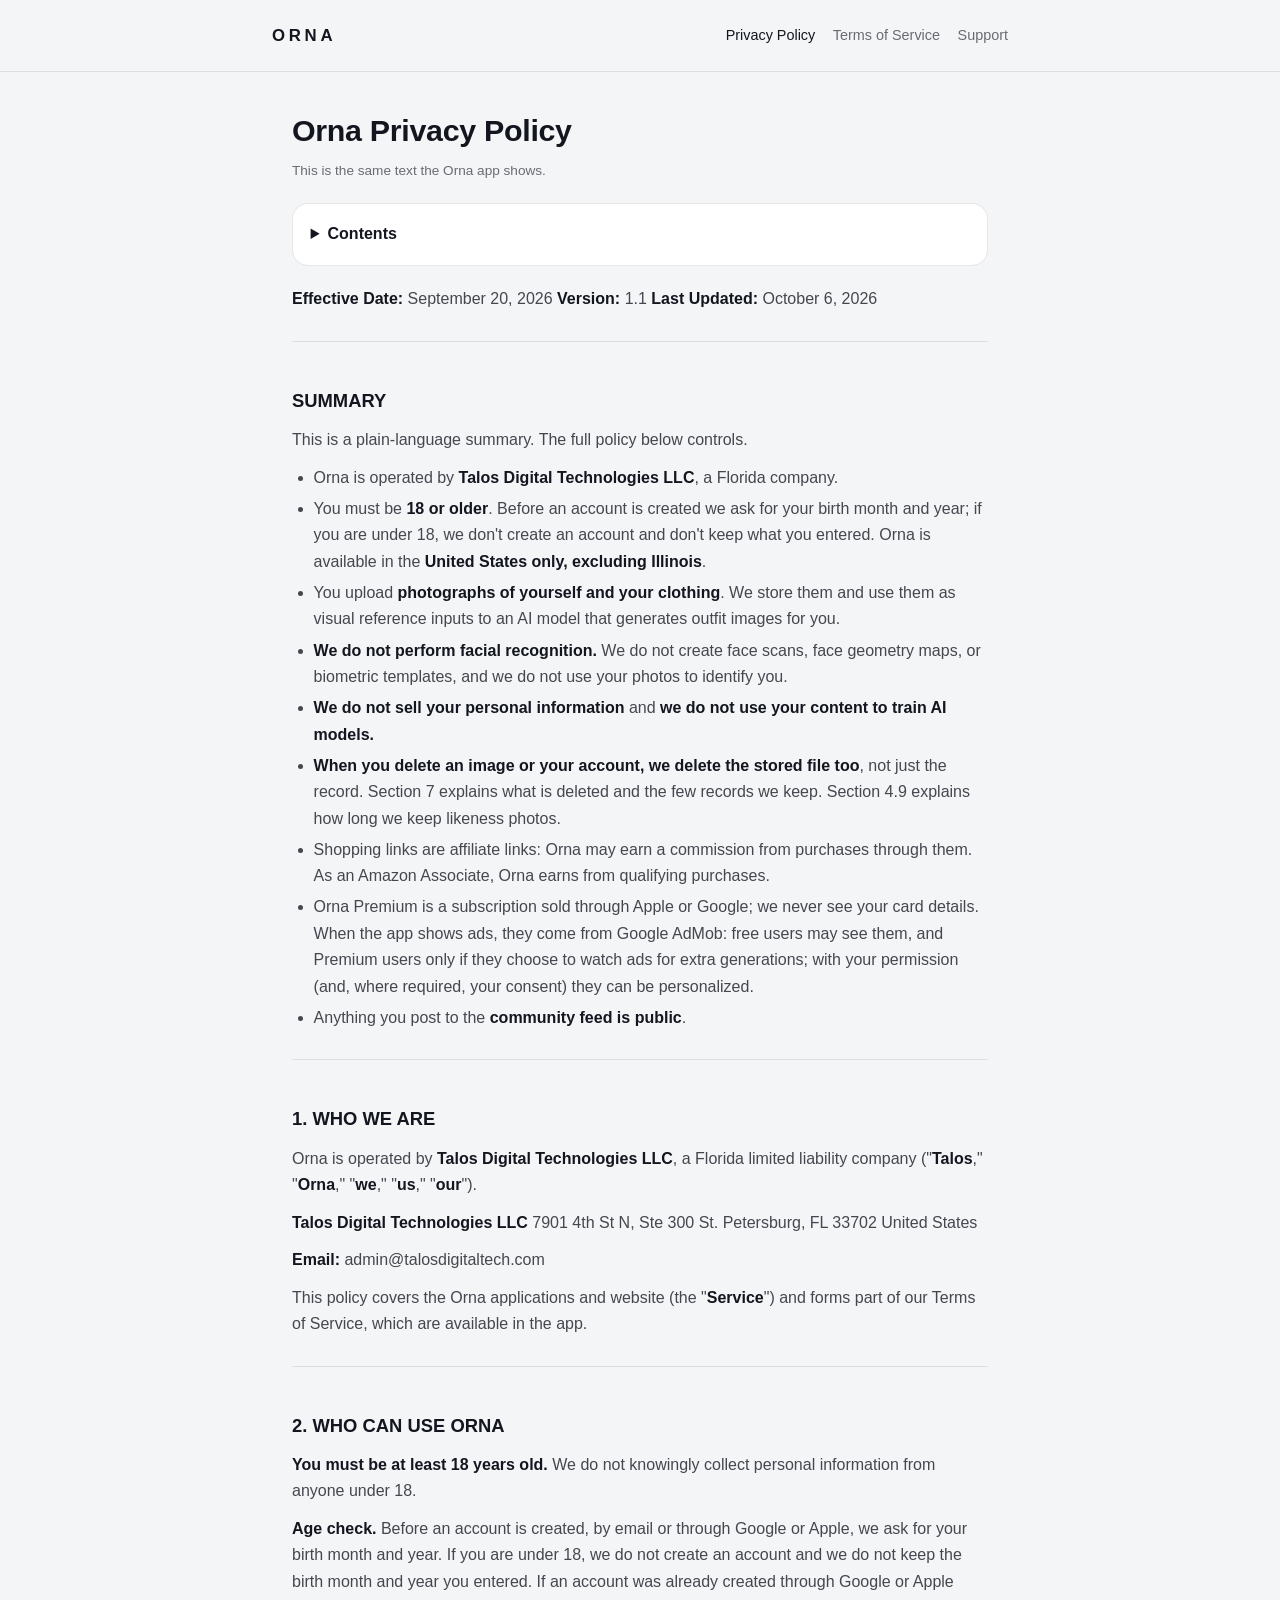
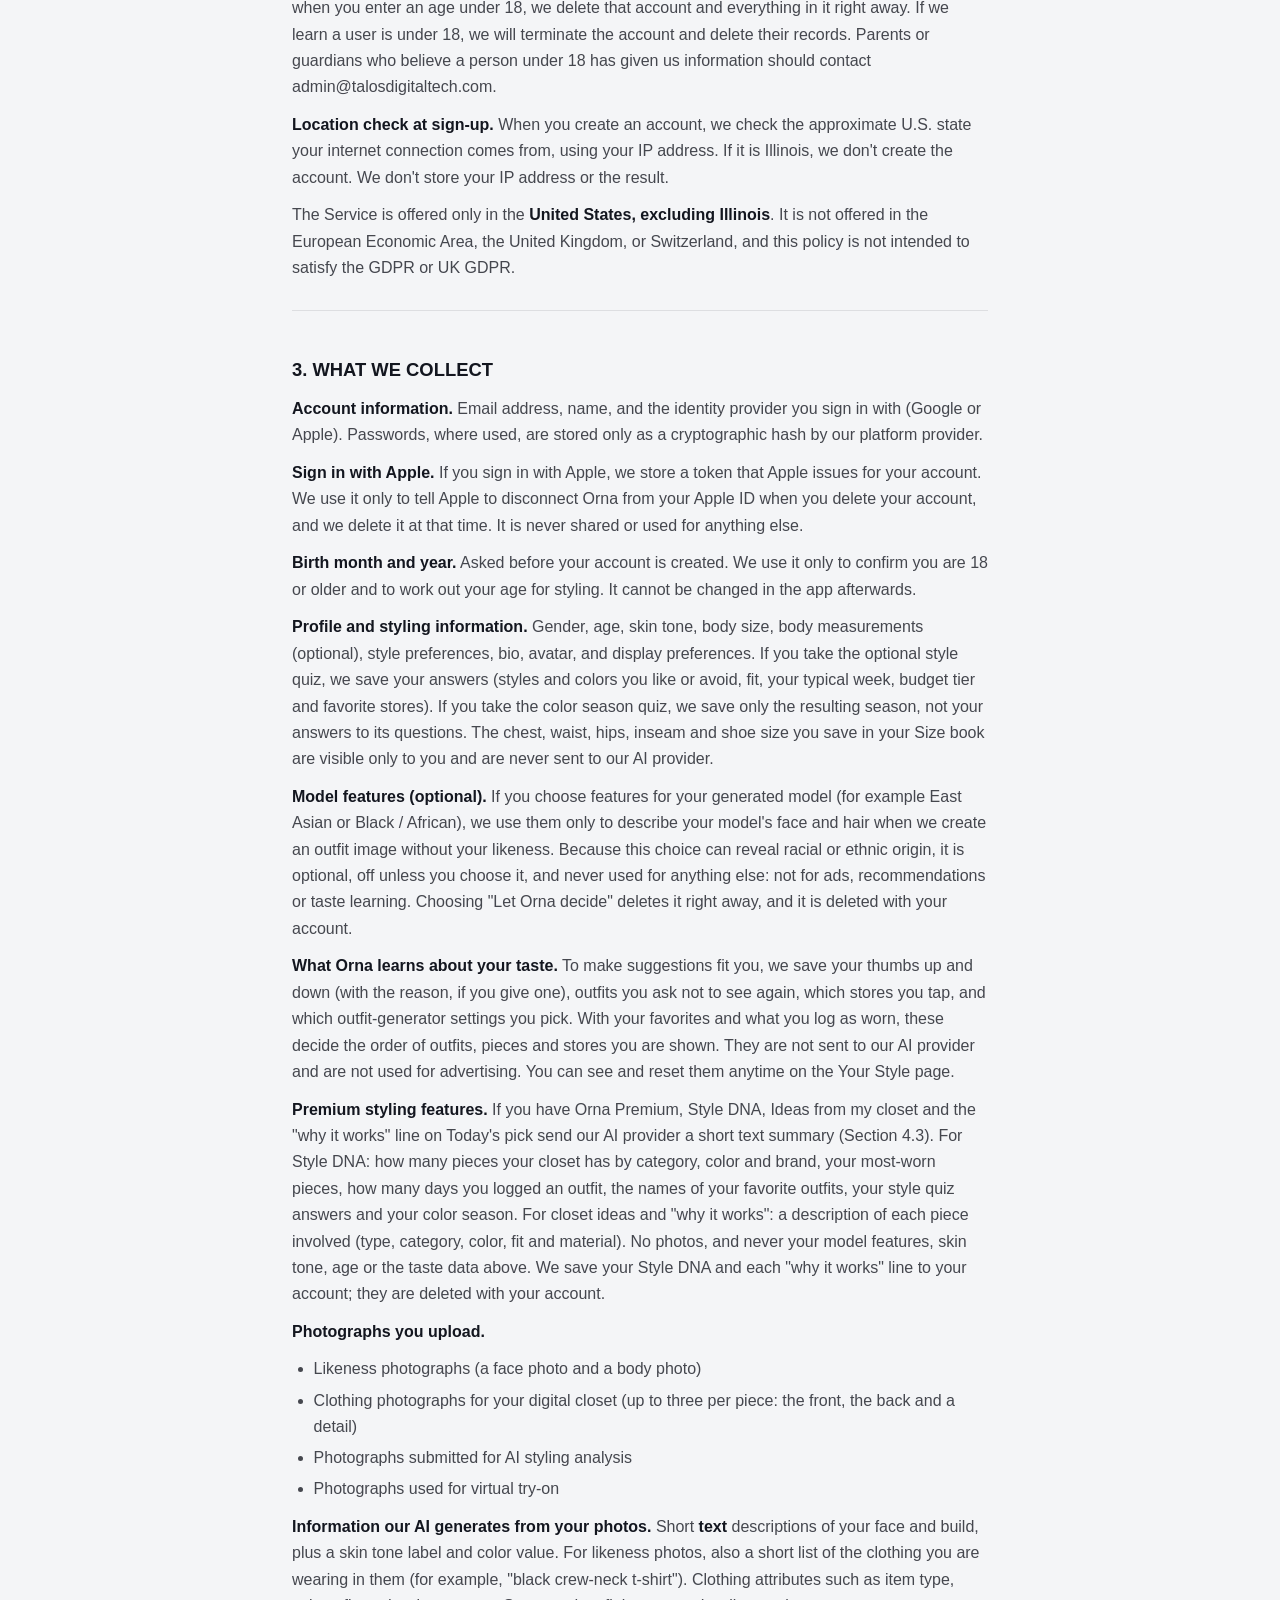
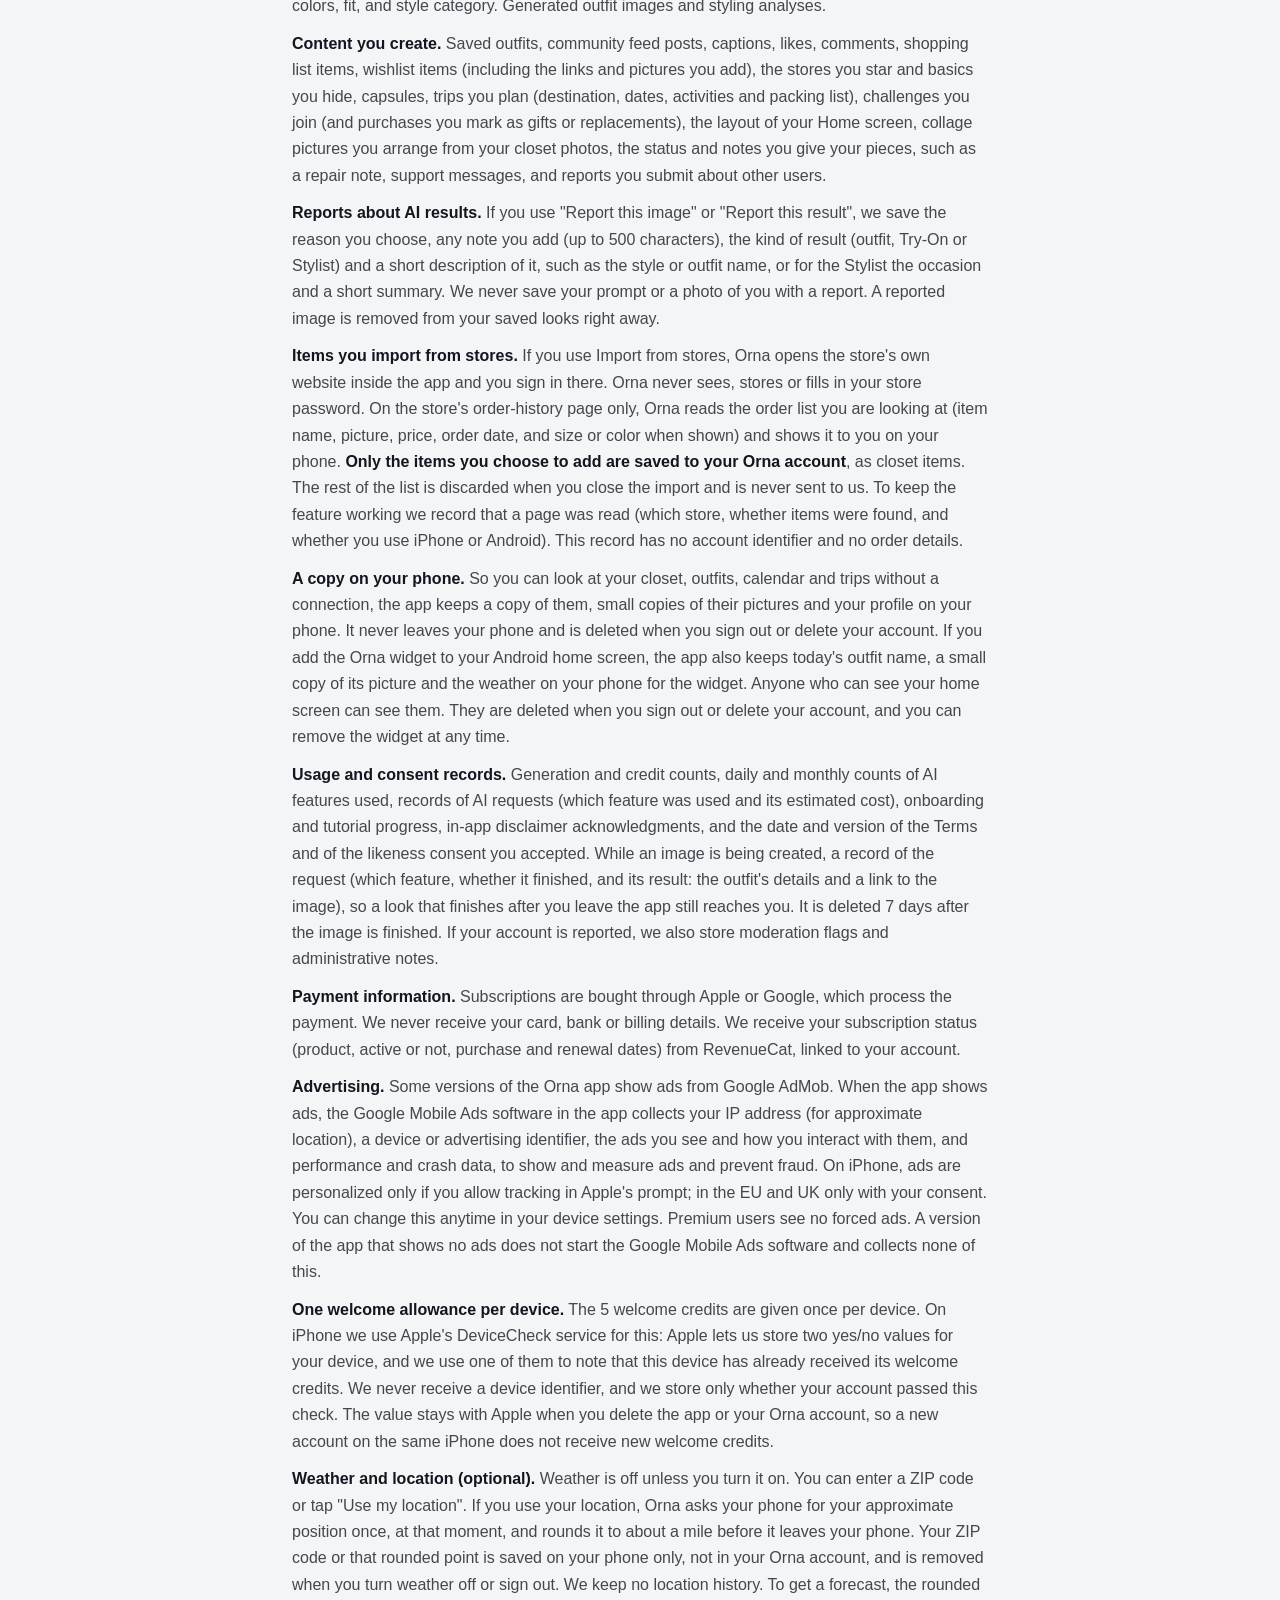
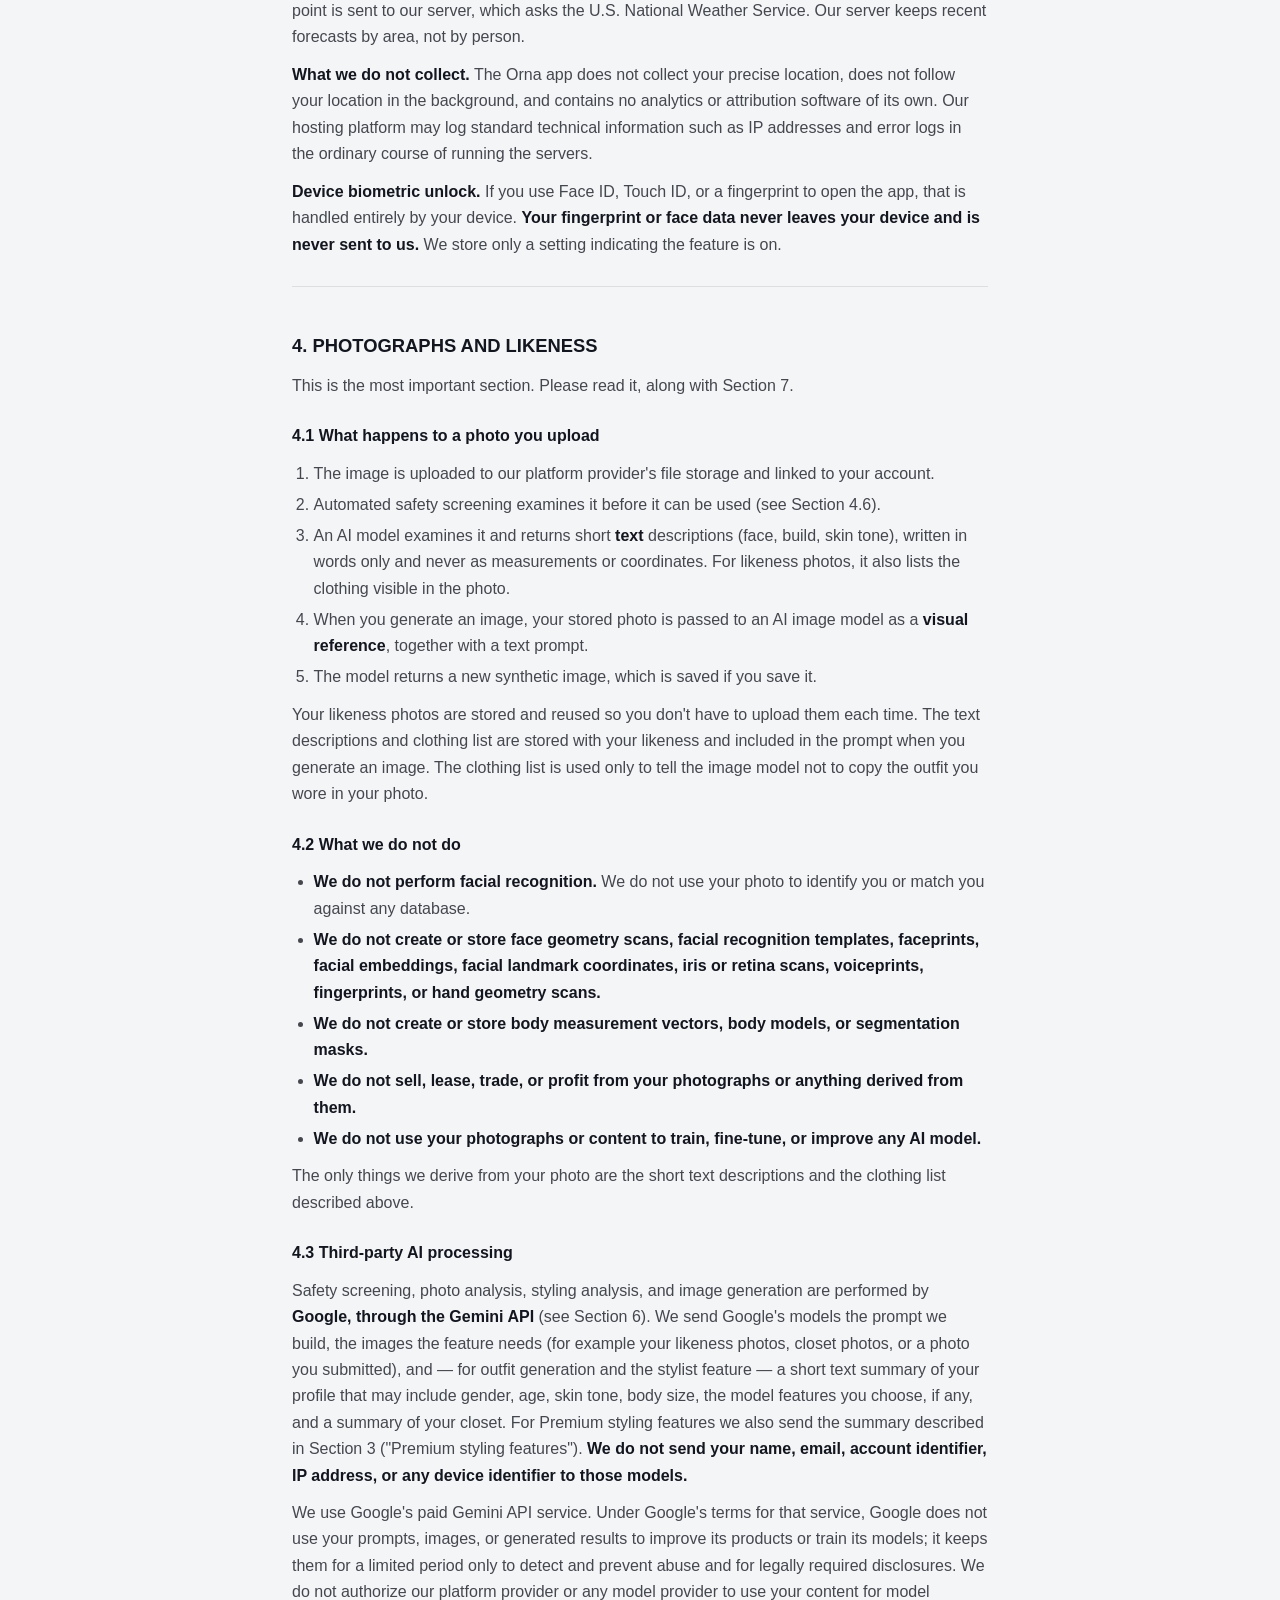
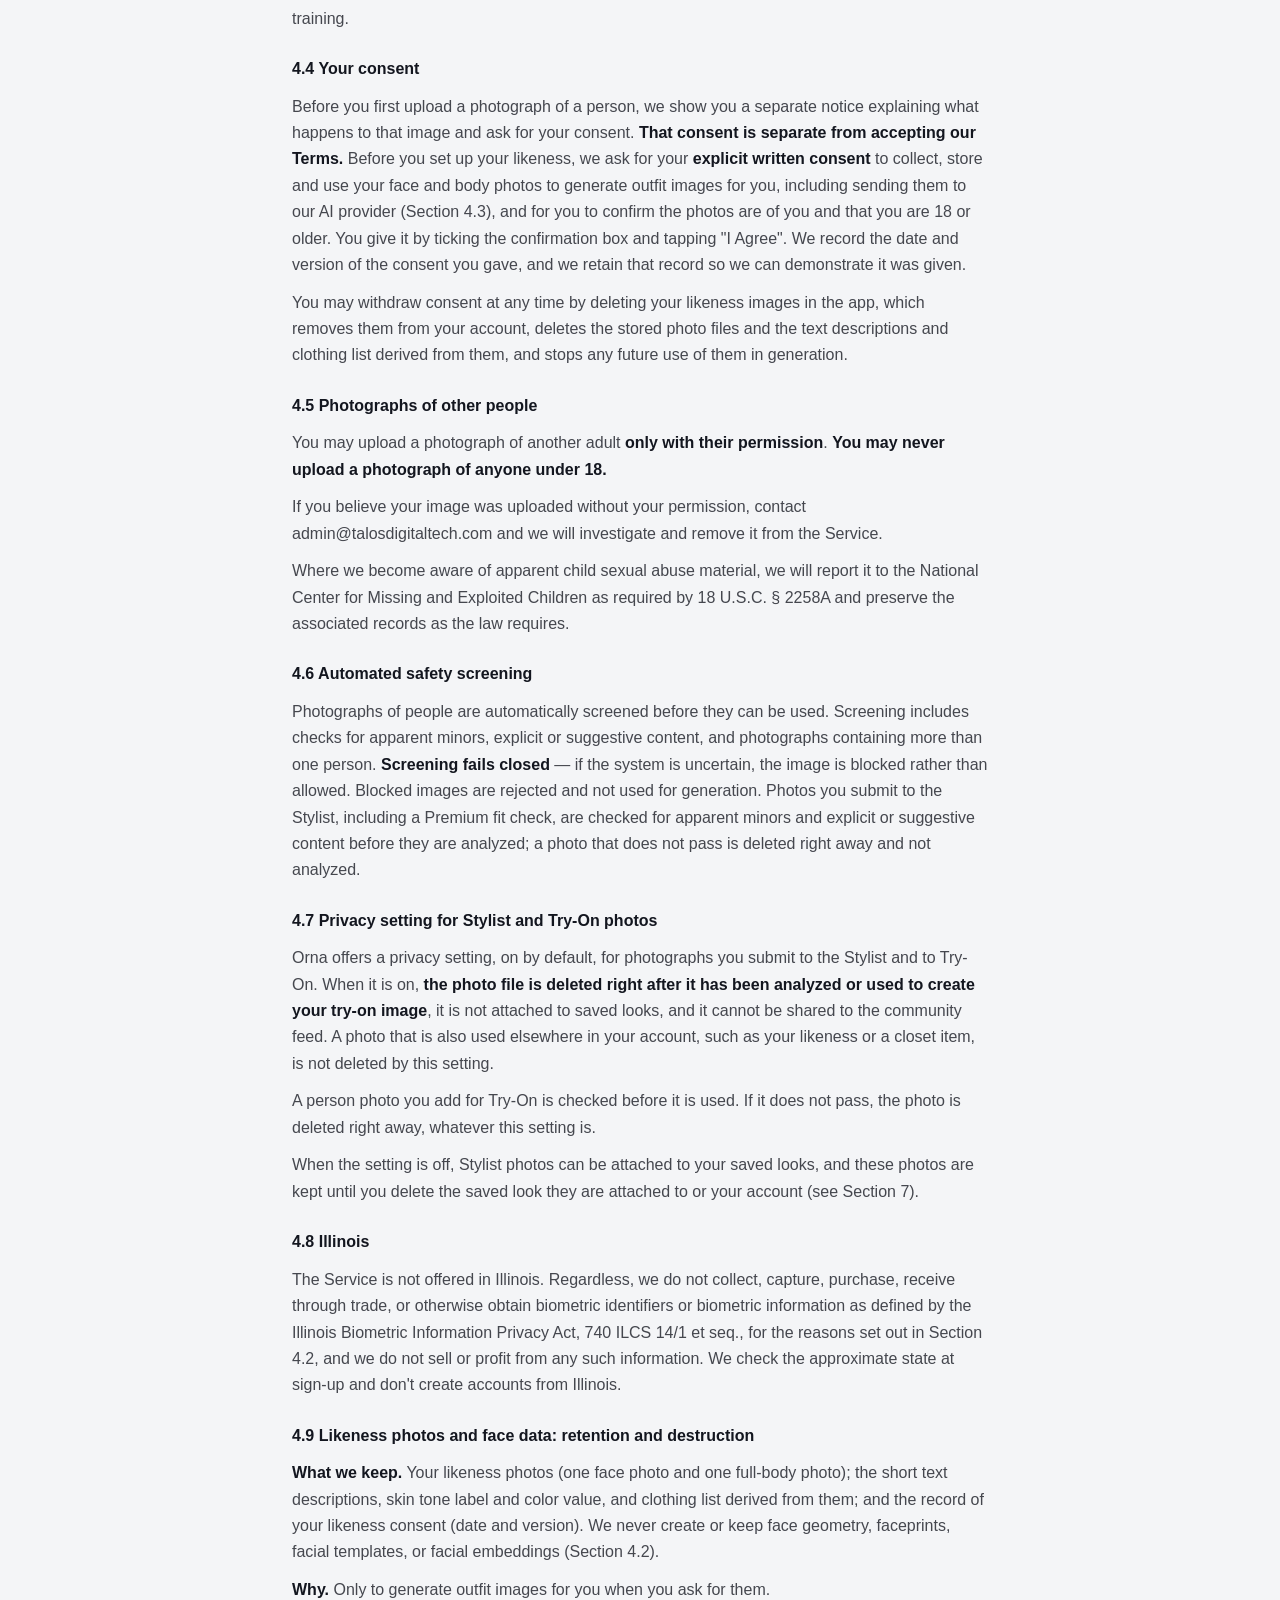
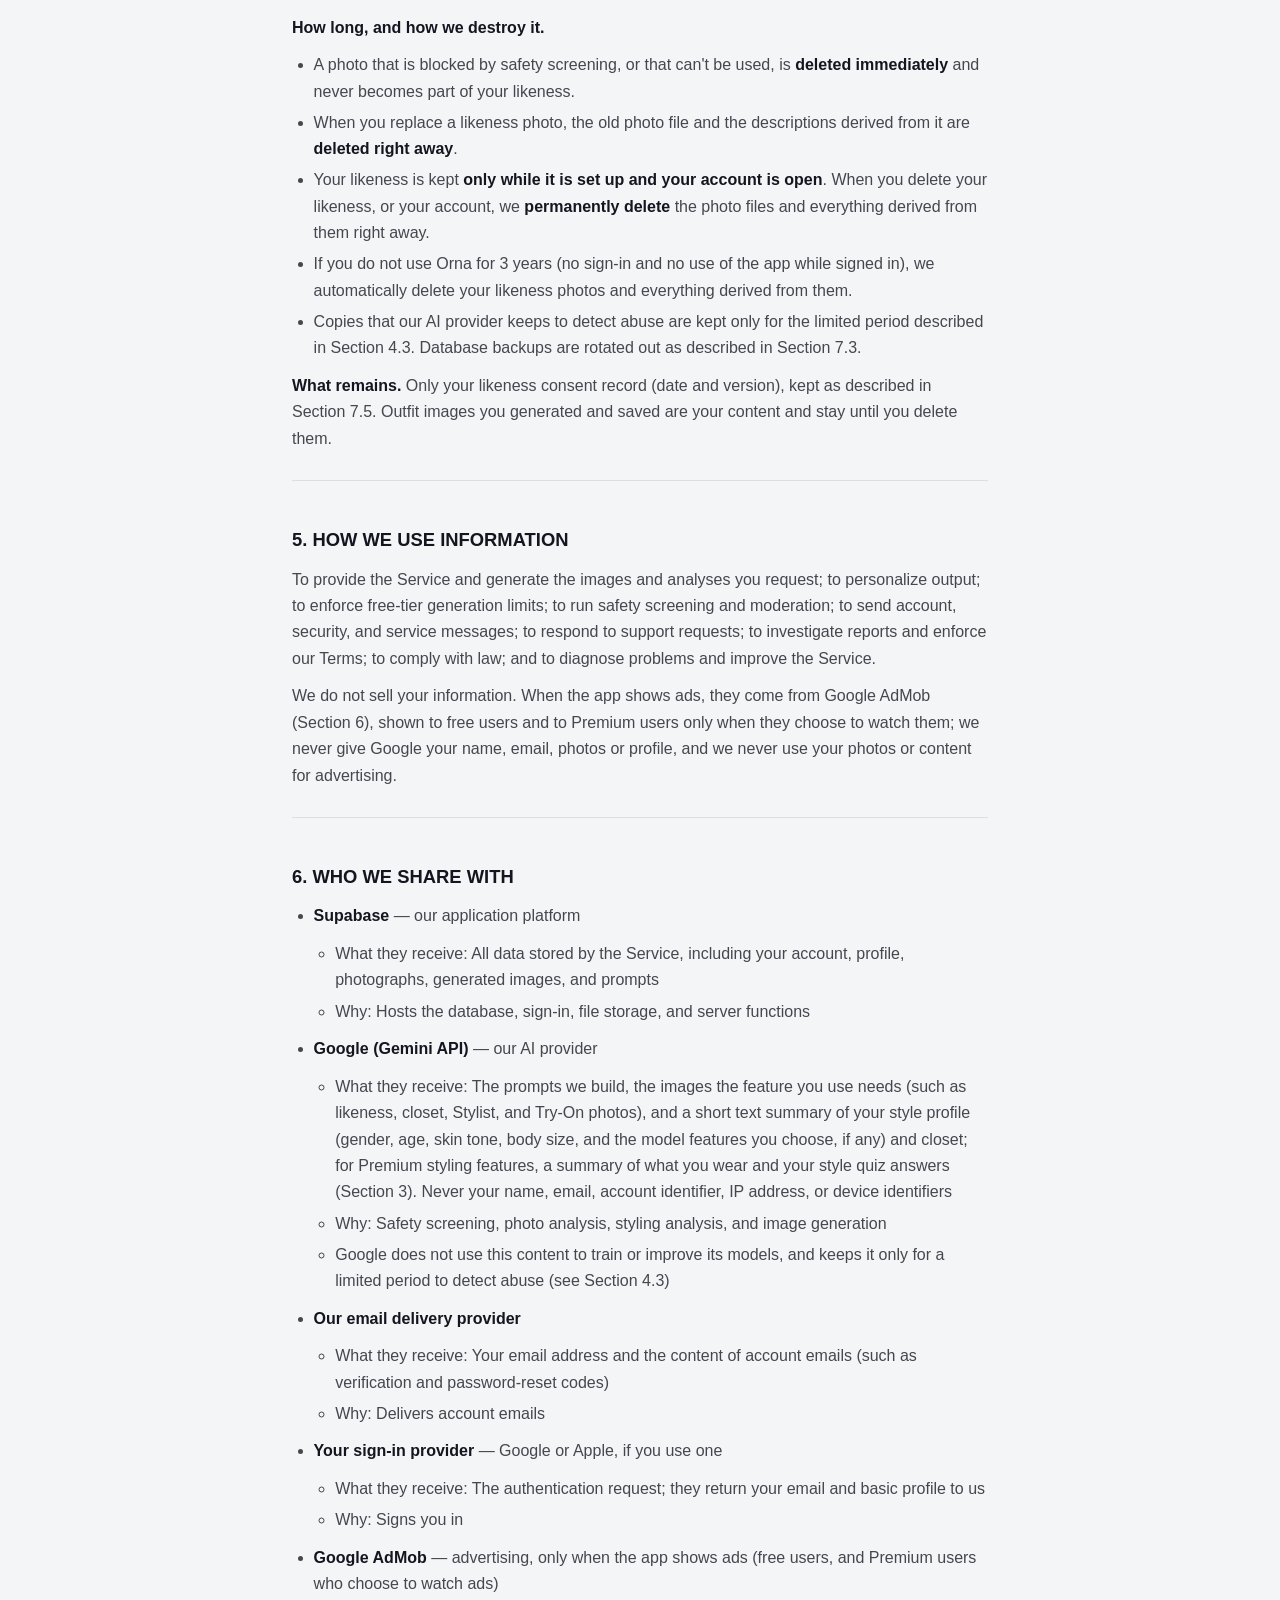
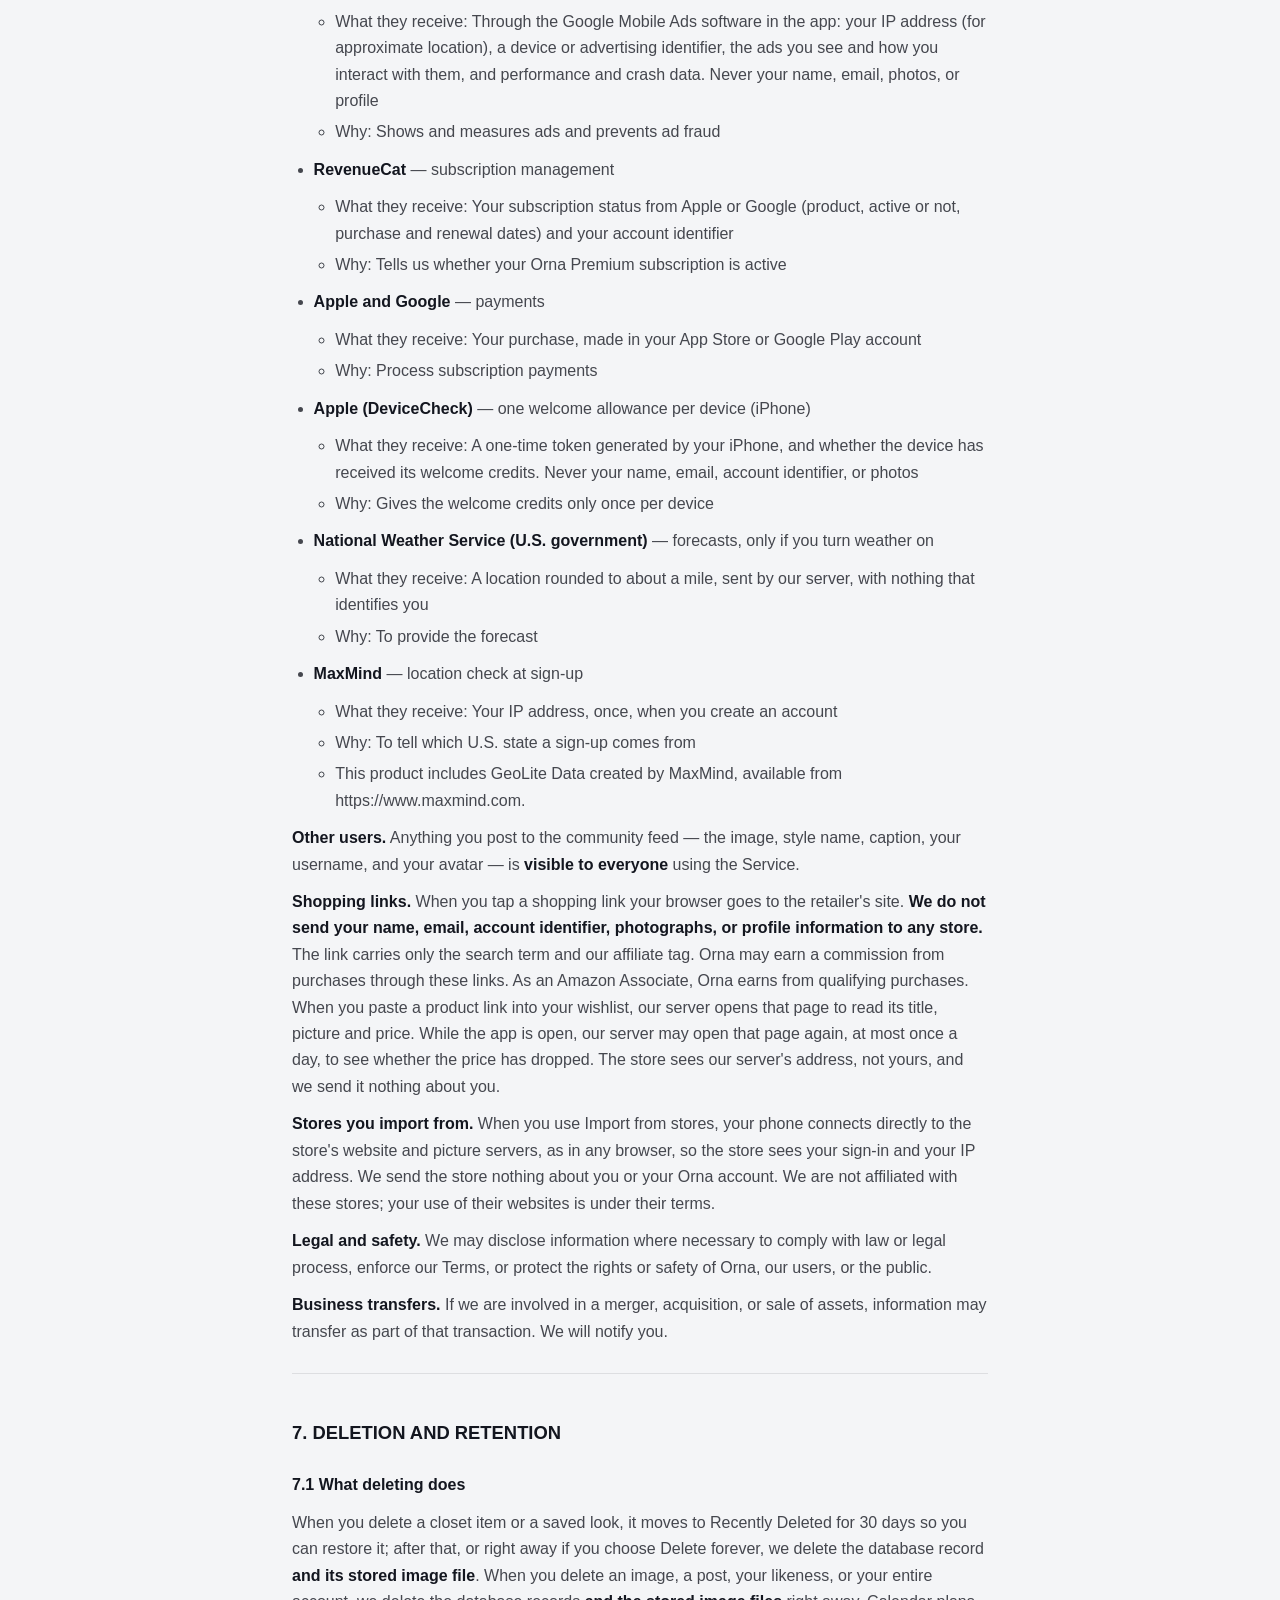
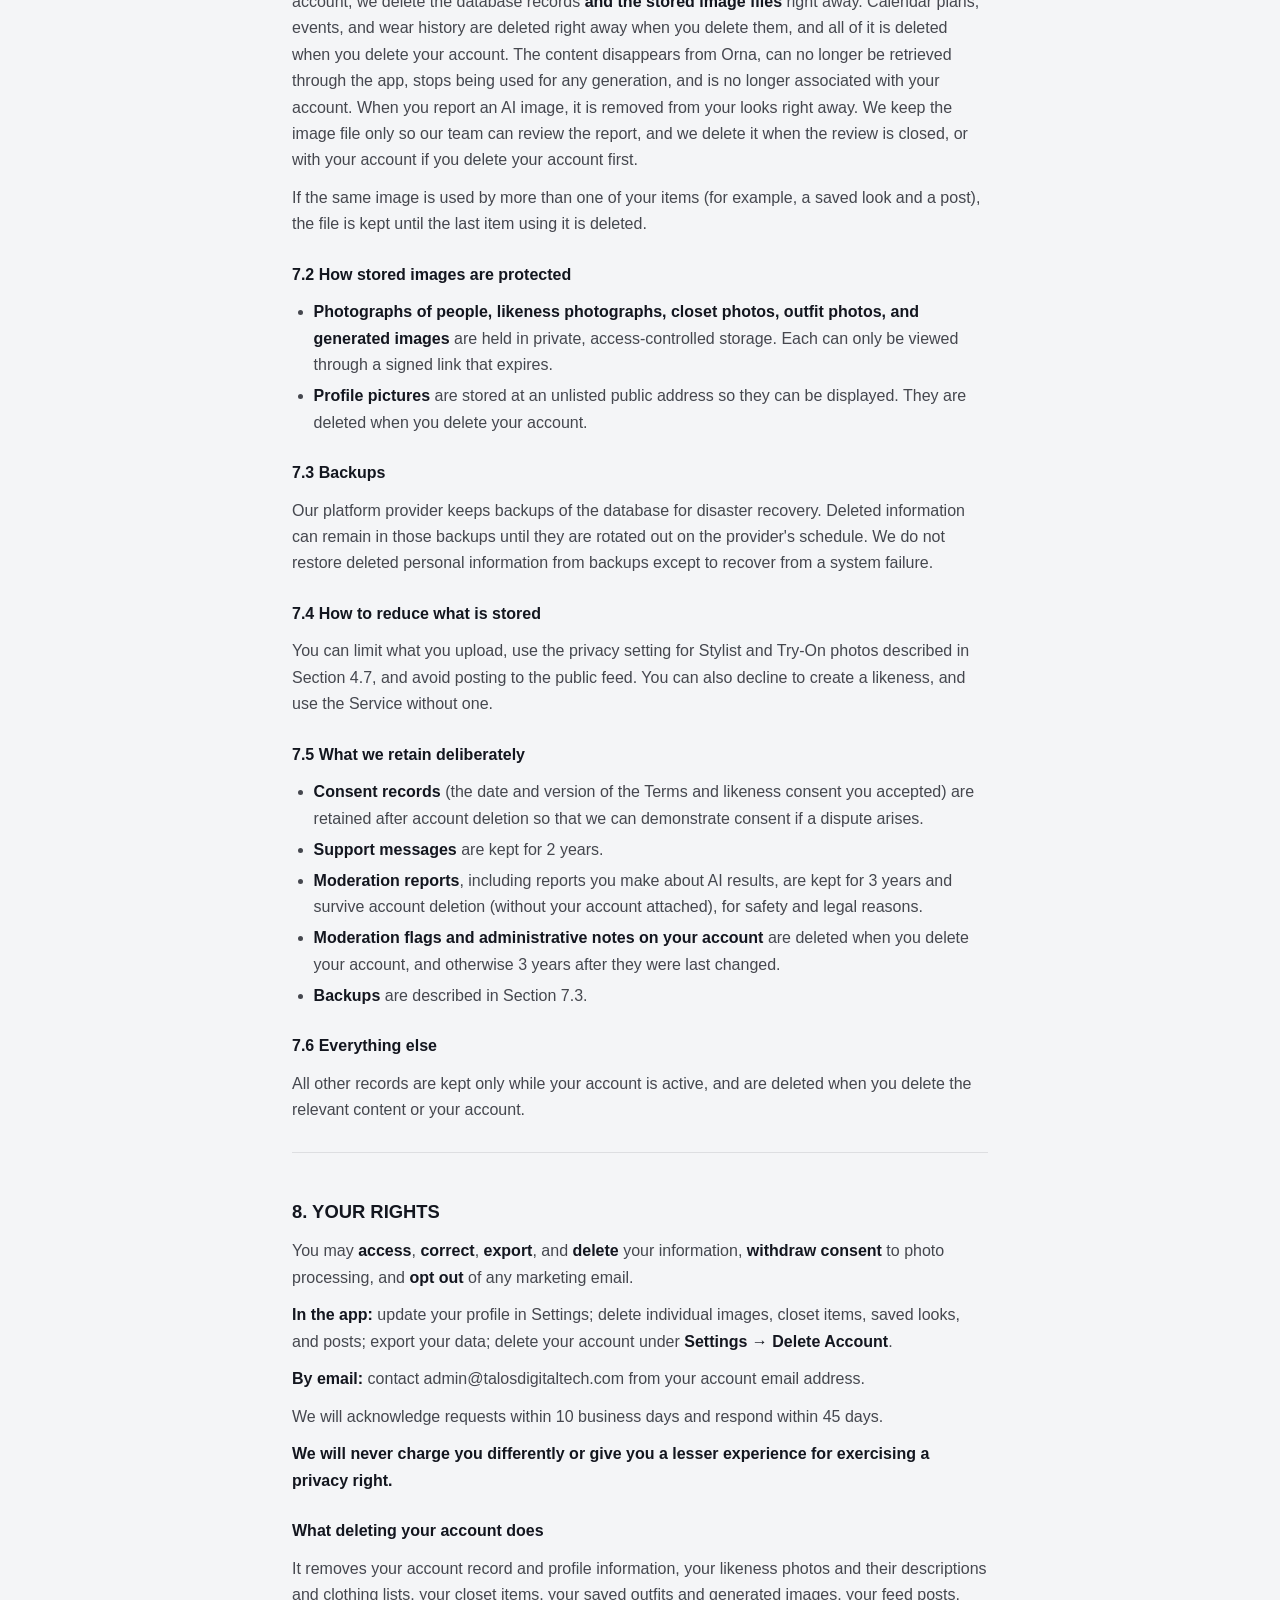
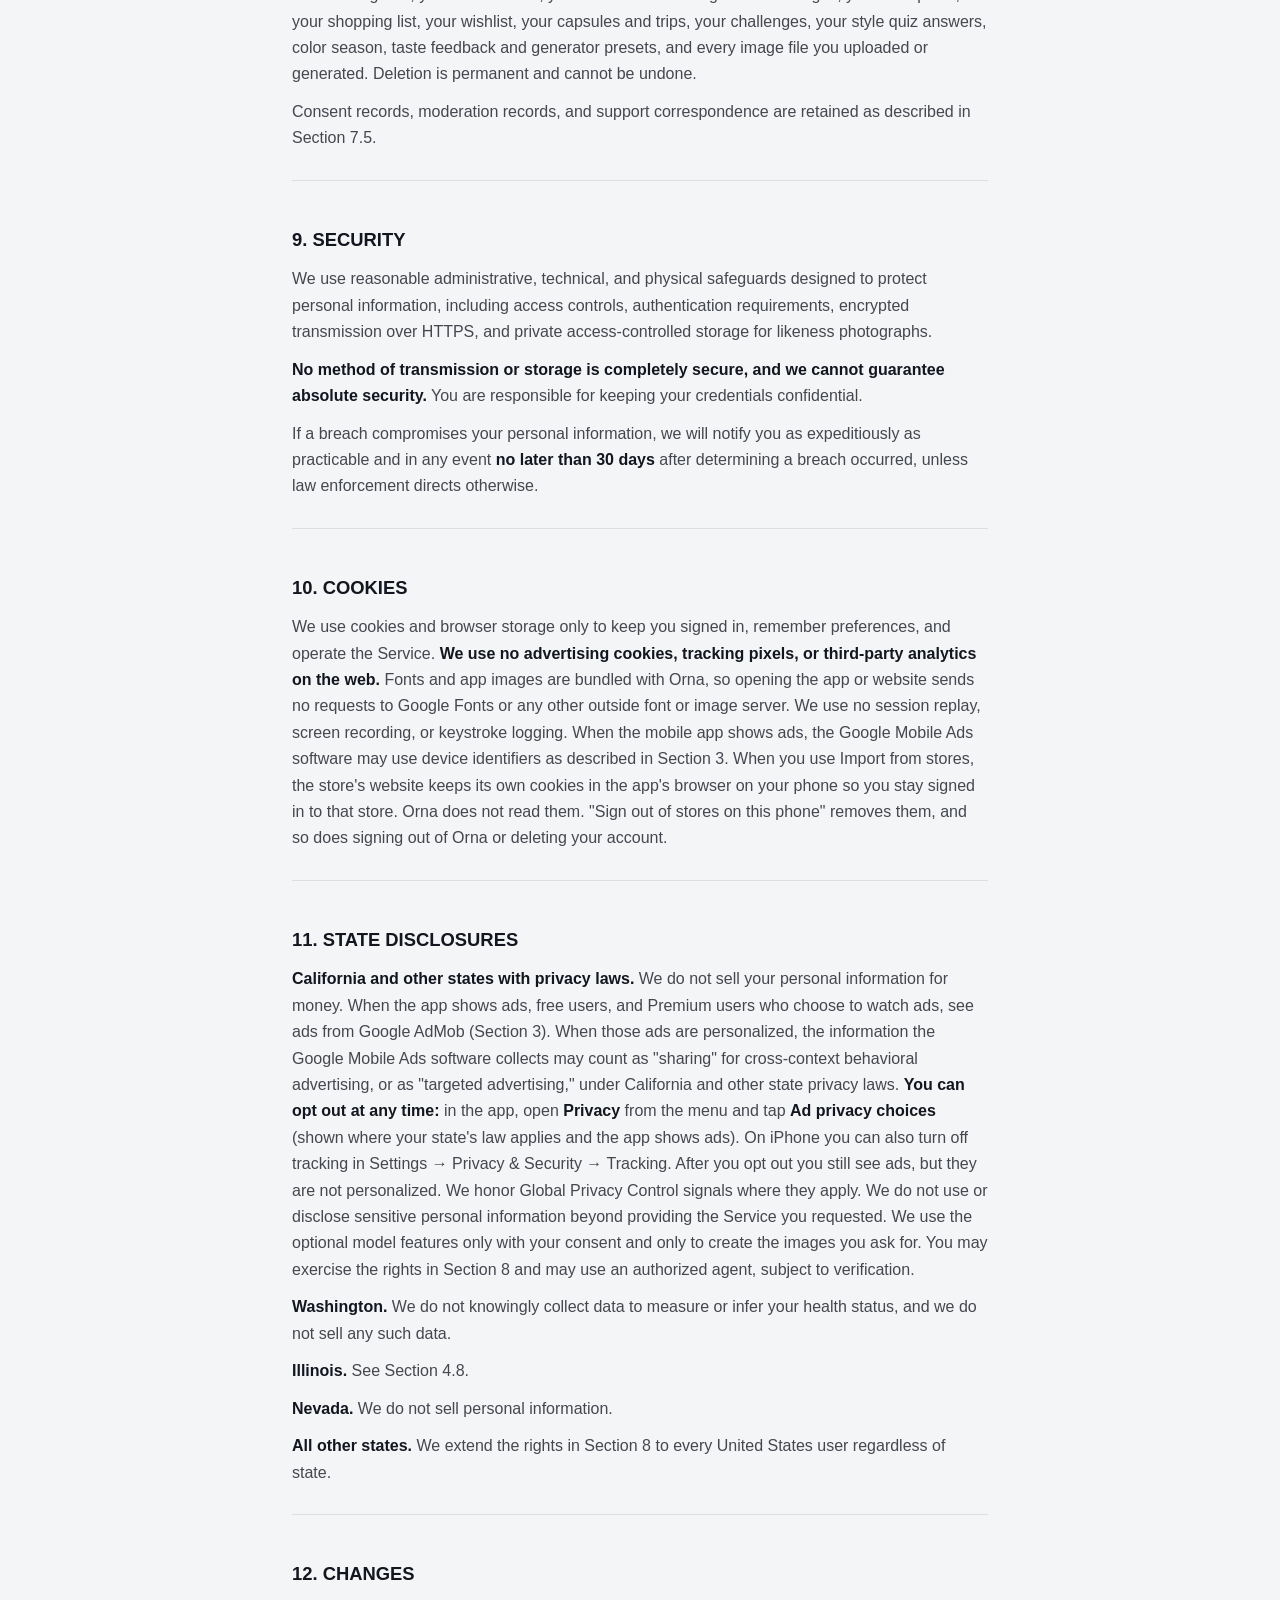
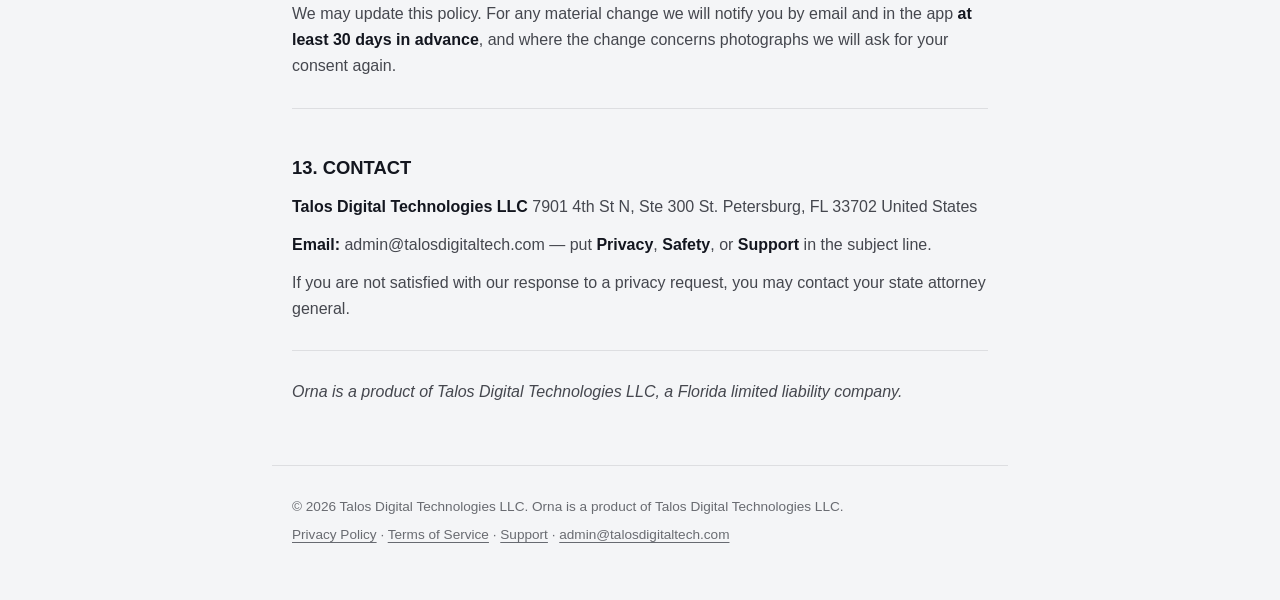
==== privacy/index.html @ e246b04f "Privacy: up to three photos per piece, background generation records, the Android widget's copy on t" ====
<!doctype html>
<html lang="en">
<head>
<meta charset="utf-8">
<meta name="viewport" content="width=device-width, initial-scale=1">
<title>Orna Privacy Policy · Orna</title>
<meta name="description" content="The Orna Privacy Policy: what Orna collects, why, and your choices.">
<meta name="theme-color" content="#13161f" media="(prefers-color-scheme: dark)">
<meta name="theme-color" content="#F4F5F7" media="(prefers-color-scheme: light)">
<link rel="icon" href="/favicon.ico" sizes="any">
<link rel="icon" type="image/png" sizes="32x32" href="/favicon-32x32.png">
<link rel="apple-touch-icon" href="/apple-touch-icon.png">
<link rel="stylesheet" href="/styles.css">
</head>
<body>
<header class="top">
  <a class="brand" href="/" aria-label="Orna home">ORNA</a>
  <nav aria-label="Pages">
    <a href="/privacy/" aria-current="page">Privacy Policy</a>
    <a href="/terms/">Terms of Service</a>
    <a href="/support/">Support</a>
  </nav>
</header>
<main>
<article class="doc">
<h1>Orna Privacy Policy</h1>
<p class="note">This is the same text the Orna app shows.</p>
<details class="contents">
<summary>Contents</summary>
<ol>
<li><a href="#1-who-we-are">Who we are</a></li>
<li><a href="#2-who-can-use-orna">Who can use orna</a></li>
<li><a href="#3-what-we-collect">What we collect</a></li>
<li><a href="#4-photographs-and-likeness">Photographs and likeness</a></li>
<li><a href="#5-how-we-use-information">How we use information</a></li>
<li><a href="#6-who-we-share-with">Who we share with</a></li>
<li><a href="#7-deletion-and-retention">Deletion and retention</a></li>
<li><a href="#8-your-rights">Your rights</a></li>
<li><a href="#9-security">Security</a></li>
<li><a href="#10-cookies">Cookies</a></li>
<li><a href="#11-state-disclosures">State disclosures</a></li>
<li><a href="#12-changes">Changes</a></li>
<li><a href="#13-contact">Contact</a></li>
</ol>
</details>
<p><strong>Effective Date:</strong> September 20, 2026
<strong>Version:</strong> 1.1
<strong>Last Updated:</strong> October 6, 2026</p>
<hr/>
<h2 id="summary">SUMMARY</h2>
<p>This is a plain-language summary. The full policy below controls.</p>
<ul>
<li>Orna is operated by <strong>Talos Digital Technologies LLC</strong>, a Florida company.</li>
<li>You must be <strong>18 or older</strong>. Before an account is created we ask for your birth month and year; if you are under 18, we don&#x27;t create an account and don&#x27;t keep what you entered. Orna is available in the <strong>United States only, excluding Illinois</strong>.</li>
<li>You upload <strong>photographs of yourself and your clothing</strong>. We store them and use them as visual reference inputs to an AI model that generates outfit images for you.</li>
<li><strong>We do not perform facial recognition.</strong> We do not create face scans, face geometry maps, or biometric templates, and we do not use your photos to identify you.</li>
<li><strong>We do not sell your personal information</strong> and <strong>we do not use your content to train AI models.</strong></li>
<li><strong>When you delete an image or your account, we delete the stored file too</strong>, not just the record. Section 7 explains what is deleted and the few records we keep. Section 4.9 explains how long we keep likeness photos.</li>
<li>Shopping links are affiliate links: Orna may earn a commission from purchases through them. As an Amazon Associate, Orna earns from qualifying purchases.</li>
<li>Orna Premium is a subscription sold through Apple or Google; we never see your card details. When the app shows ads, they come from Google AdMob: free users may see them, and Premium users only if they choose to watch ads for extra generations; with your permission (and, where required, your consent) they can be personalized.</li>
<li>Anything you post to the <strong>community feed is public</strong>.</li>
</ul>
<hr/>
<h2 id="1-who-we-are">1. WHO WE ARE</h2>
<p>Orna is operated by <strong>Talos Digital Technologies LLC</strong>, a Florida limited liability company (&quot;<strong>Talos</strong>,&quot; &quot;<strong>Orna</strong>,&quot; &quot;<strong>we</strong>,&quot; &quot;<strong>us</strong>,&quot; &quot;<strong>our</strong>&quot;).</p>
<p><strong>Talos Digital Technologies LLC</strong>
7901 4th St N, Ste 300
St. Petersburg, FL 33702
United States</p>
<p><strong>Email:</strong> admin@talosdigitaltech.com</p>
<p>This policy covers the Orna applications and website (the &quot;<strong>Service</strong>&quot;) and forms part of our Terms of Service, which are available in the app.</p>
<hr/>
<h2 id="2-who-can-use-orna">2. WHO CAN USE ORNA</h2>
<p><strong>You must be at least 18 years old.</strong> We do not knowingly collect personal information from anyone under 18.</p>
<p><strong>Age check.</strong> Before an account is created, by email or through Google or Apple, we ask for your birth month and year. If you are under 18, we do not create an account and we do not keep the birth month and year you entered. If an account was already created through Google or Apple when you enter an age under 18, we delete that account and everything in it right away. If we learn a user is under 18, we will terminate the account and delete their records. Parents or guardians who believe a person under 18 has given us information should contact admin@talosdigitaltech.com.</p>
<p><strong>Location check at sign-up.</strong> When you create an account, we check the approximate U.S. state your internet connection comes from, using your IP address. If it is Illinois, we don&#x27;t create the account. We don&#x27;t store your IP address or the result.</p>
<p>The Service is offered only in the <strong>United States, excluding Illinois</strong>. It is not offered in the European Economic Area, the United Kingdom, or Switzerland, and this policy is not intended to satisfy the GDPR or UK GDPR.</p>
<hr/>
<h2 id="3-what-we-collect">3. WHAT WE COLLECT</h2>
<p><strong>Account information.</strong> Email address, name, and the identity provider you sign in with (Google or Apple). Passwords, where used, are stored only as a cryptographic hash by our platform provider.</p>
<p><strong>Sign in with Apple.</strong> If you sign in with Apple, we store a token that Apple issues for your account. We use it only to tell Apple to disconnect Orna from your Apple ID when you delete your account, and we delete it at that time. It is never shared or used for anything else.</p>
<p><strong>Birth month and year.</strong> Asked before your account is created. We use it only to confirm you are 18 or older and to work out your age for styling. It cannot be changed in the app afterwards.</p>
<p><strong>Profile and styling information.</strong> Gender, age, skin tone, body size, body measurements (optional), style preferences, bio, avatar, and display preferences. If you take the optional style quiz, we save your answers (styles and colors you like or avoid, fit, your typical week, budget tier and favorite stores). If you take the color season quiz, we save only the resulting season, not your answers to its questions. The chest, waist, hips, inseam and shoe size you save in your Size book are visible only to you and are never sent to our AI provider.</p>
<p><strong>Model features (optional).</strong> If you choose features for your generated model (for example East Asian or Black / African), we use them only to describe your model&#x27;s face and hair when we create an outfit image without your likeness. Because this choice can reveal racial or ethnic origin, it is optional, off unless you choose it, and never used for anything else: not for ads, recommendations or taste learning. Choosing &quot;Let Orna decide&quot; deletes it right away, and it is deleted with your account.</p>
<p><strong>What Orna learns about your taste.</strong> To make suggestions fit you, we save your thumbs up and down (with the reason, if you give one), outfits you ask not to see again, which stores you tap, and which outfit-generator settings you pick. With your favorites and what you log as worn, these decide the order of outfits, pieces and stores you are shown. They are not sent to our AI provider and are not used for advertising. You can see and reset them anytime on the Your Style page.</p>
<p><strong>Premium styling features.</strong> If you have Orna Premium, Style DNA, Ideas from my closet and the &quot;why it works&quot; line on Today&#x27;s pick send our AI provider a short text summary (Section 4.3). For Style DNA: how many pieces your closet has by category, color and brand, your most-worn pieces, how many days you logged an outfit, the names of your favorite outfits, your style quiz answers and your color season. For closet ideas and &quot;why it works&quot;: a description of each piece involved (type, category, color, fit and material). No photos, and never your model features, skin tone, age or the taste data above. We save your Style DNA and each &quot;why it works&quot; line to your account; they are deleted with your account.</p>
<p><strong>Photographs you upload.</strong></p>
<ul>
<li>Likeness photographs (a face photo and a body photo)</li>
<li>Clothing photographs for your digital closet (up to three per piece: the front, the back and a detail)</li>
<li>Photographs submitted for AI styling analysis</li>
<li>Photographs used for virtual try-on</li>
</ul>
<p><strong>Information our AI generates from your photos.</strong> Short <strong>text</strong> descriptions of your face and build, plus a skin tone label and color value. For likeness photos, also a short list of the clothing you are wearing in them (for example, &quot;black crew-neck t-shirt&quot;). Clothing attributes such as item type, colors, fit, and style category. Generated outfit images and styling analyses.</p>
<p><strong>Content you create.</strong> Saved outfits, community feed posts, captions, likes, comments, shopping list items, wishlist items (including the links and pictures you add), the stores you star and basics you hide, capsules, trips you plan (destination, dates, activities and packing list), challenges you join (and purchases you mark as gifts or replacements), the layout of your Home screen, collage pictures you arrange from your closet photos, the status and notes you give your pieces, such as a repair note, support messages, and reports you submit about other users.</p>
<p><strong>Reports about AI results.</strong> If you use &quot;Report this image&quot; or &quot;Report this result&quot;, we save the reason you choose, any note you add (up to 500 characters), the kind of result (outfit, Try-On or Stylist) and a short description of it, such as the style or outfit name, or for the Stylist the occasion and a short summary. We never save your prompt or a photo of you with a report. A reported image is removed from your saved looks right away.</p>
<p><strong>Items you import from stores.</strong> If you use Import from stores, Orna opens the store&#x27;s own website inside the app and you sign in there. Orna never sees, stores or fills in your store password. On the store&#x27;s order-history page only, Orna reads the order list you are looking at (item name, picture, price, order date, and size or color when shown) and shows it to you on your phone. <strong>Only the items you choose to add are saved to your Orna account</strong>, as closet items. The rest of the list is discarded when you close the import and is never sent to us. To keep the feature working we record that a page was read (which store, whether items were found, and whether you use iPhone or Android). This record has no account identifier and no order details.</p>
<p><strong>A copy on your phone.</strong> So you can look at your closet, outfits, calendar and trips without a connection, the app keeps a copy of them, small copies of their pictures and your profile on your phone. It never leaves your phone and is deleted when you sign out or delete your account. If you add the Orna widget to your Android home screen, the app also keeps today&#x27;s outfit name, a small copy of its picture and the weather on your phone for the widget. Anyone who can see your home screen can see them. They are deleted when you sign out or delete your account, and you can remove the widget at any time.</p>
<p><strong>Usage and consent records.</strong> Generation and credit counts, daily and monthly counts of AI features used, records of AI requests (which feature was used and its estimated cost), onboarding and tutorial progress, in-app disclaimer acknowledgments, and the date and version of the Terms and of the likeness consent you accepted. While an image is being created, a record of the request (which feature, whether it finished, and its result: the outfit&#x27;s details and a link to the image), so a look that finishes after you leave the app still reaches you. It is deleted 7 days after the image is finished. If your account is reported, we also store moderation flags and administrative notes.</p>
<p><strong>Payment information.</strong> Subscriptions are bought through Apple or Google, which process the payment. We never receive your card, bank or billing details. We receive your subscription status (product, active or not, purchase and renewal dates) from RevenueCat, linked to your account.</p>
<p><strong>Advertising.</strong> Some versions of the Orna app show ads from Google AdMob. When the app shows ads, the Google Mobile Ads software in the app collects your IP address (for approximate location), a device or advertising identifier, the ads you see and how you interact with them, and performance and crash data, to show and measure ads and prevent fraud. On iPhone, ads are personalized only if you allow tracking in Apple&#x27;s prompt; in the EU and UK only with your consent. You can change this anytime in your device settings. Premium users see no forced ads. A version of the app that shows no ads does not start the Google Mobile Ads software and collects none of this.</p>
<p><strong>One welcome allowance per device.</strong> The 5 welcome credits are given once per device. On iPhone we use Apple&#x27;s DeviceCheck service for this: Apple lets us store two yes/no values for your device, and we use one of them to note that this device has already received its welcome credits. We never receive a device identifier, and we store only whether your account passed this check. The value stays with Apple when you delete the app or your Orna account, so a new account on the same iPhone does not receive new welcome credits.</p>
<p><strong>Weather and location (optional).</strong> Weather is off unless you turn it on. You can enter a ZIP code or tap &quot;Use my location&quot;. If you use your location, Orna asks your phone for your approximate position once, at that moment, and rounds it to about a mile before it leaves your phone. Your ZIP code or that rounded point is saved on your phone only, not in your Orna account, and is removed when you turn weather off or sign out. We keep no location history. To get a forecast, the rounded point is sent to our server, which asks the U.S. National Weather Service. Our server keeps recent forecasts by area, not by person.</p>
<p><strong>What we do not collect.</strong> The Orna app does not collect your precise location, does not follow your location in the background, and contains no analytics or attribution software of its own. Our hosting platform may log standard technical information such as IP addresses and error logs in the ordinary course of running the servers.</p>
<p><strong>Device biometric unlock.</strong> If you use Face ID, Touch ID, or a fingerprint to open the app, that is handled entirely by your device. <strong>Your fingerprint or face data never leaves your device and is never sent to us.</strong> We store only a setting indicating the feature is on.</p>
<hr/>
<h2 id="4-photographs-and-likeness">4. PHOTOGRAPHS AND LIKENESS</h2>
<p>This is the most important section. Please read it, along with Section 7.</p>
<h3>4.1 What happens to a photo you upload</h3>
<ol>
<li>The image is uploaded to our platform provider&#x27;s file storage and linked to your account.</li>
<li>Automated safety screening examines it before it can be used (see Section 4.6).</li>
<li>An AI model examines it and returns short <strong>text</strong> descriptions (face, build, skin tone), written in words only and never as measurements or coordinates. For likeness photos, it also lists the clothing visible in the photo.</li>
<li>When you generate an image, your stored photo is passed to an AI image model as a <strong>visual reference</strong>, together with a text prompt.</li>
<li>The model returns a new synthetic image, which is saved if you save it.</li>
</ol>
<p>Your likeness photos are stored and reused so you don&#x27;t have to upload them each time. The text descriptions and clothing list are stored with your likeness and included in the prompt when you generate an image. The clothing list is used only to tell the image model not to copy the outfit you wore in your photo.</p>
<h3>4.2 What we do not do</h3>
<ul>
<li><strong>We do not perform facial recognition.</strong> We do not use your photo to identify you or match you against any database.</li>
<li><strong>We do not create or store face geometry scans, facial recognition templates, faceprints, facial embeddings, facial landmark coordinates, iris or retina scans, voiceprints, fingerprints, or hand geometry scans.</strong></li>
<li><strong>We do not create or store body measurement vectors, body models, or segmentation masks.</strong></li>
<li><strong>We do not sell, lease, trade, or profit from your photographs or anything derived from them.</strong></li>
<li><strong>We do not use your photographs or content to train, fine-tune, or improve any AI model.</strong></li>
</ul>
<p>The only things we derive from your photo are the short text descriptions and the clothing list described above.</p>
<h3>4.3 Third-party AI processing</h3>
<p>Safety screening, photo analysis, styling analysis, and image generation are performed by <strong>Google, through the Gemini API</strong> (see Section 6). We send Google&#x27;s models the prompt we build, the images the feature needs (for example your likeness photos, closet photos, or a photo you submitted), and — for outfit generation and the stylist feature — a short text summary of your profile that may include gender, age, skin tone, body size, the model features you choose, if any, and a summary of your closet. For Premium styling features we also send the summary described in Section 3 (&quot;Premium styling features&quot;). <strong>We do not send your name, email, account identifier, IP address, or any device identifier to those models.</strong></p>
<p>We use Google&#x27;s paid Gemini API service. Under Google&#x27;s terms for that service, Google does not use your prompts, images, or generated results to improve its products or train its models; it keeps them for a limited period only to detect and prevent abuse and for legally required disclosures. We do not authorize our platform provider or any model provider to use your content for model training.</p>
<h3>4.4 Your consent</h3>
<p>Before you first upload a photograph of a person, we show you a separate notice explaining what happens to that image and ask for your consent. <strong>That consent is separate from accepting our Terms.</strong> Before you set up your likeness, we ask for your <strong>explicit written consent</strong> to collect, store and use your face and body photos to generate outfit images for you, including sending them to our AI provider (Section 4.3), and for you to confirm the photos are of you and that you are 18 or older. You give it by ticking the confirmation box and tapping &quot;I Agree&quot;. We record the date and version of the consent you gave, and we retain that record so we can demonstrate it was given.</p>
<p>You may withdraw consent at any time by deleting your likeness images in the app, which removes them from your account, deletes the stored photo files and the text descriptions and clothing list derived from them, and stops any future use of them in generation.</p>
<h3>4.5 Photographs of other people</h3>
<p>You may upload a photograph of another adult <strong>only with their permission</strong>. <strong>You may never upload a photograph of anyone under 18.</strong></p>
<p>If you believe your image was uploaded without your permission, contact admin@talosdigitaltech.com and we will investigate and remove it from the Service.</p>
<p>Where we become aware of apparent child sexual abuse material, we will report it to the National Center for Missing and Exploited Children as required by 18 U.S.C. § 2258A and preserve the associated records as the law requires.</p>
<h3>4.6 Automated safety screening</h3>
<p>Photographs of people are automatically screened before they can be used. Screening includes checks for apparent minors, explicit or suggestive content, and photographs containing more than one person. <strong>Screening fails closed</strong> — if the system is uncertain, the image is blocked rather than allowed. Blocked images are rejected and not used for generation. Photos you submit to the Stylist, including a Premium fit check, are checked for apparent minors and explicit or suggestive content before they are analyzed; a photo that does not pass is deleted right away and not analyzed.</p>
<h3>4.7 Privacy setting for Stylist and Try-On photos</h3>
<p>Orna offers a privacy setting, on by default, for photographs you submit to the Stylist and to Try-On. When it is on, <strong>the photo file is deleted right after it has been analyzed or used to create your try-on image</strong>, it is not attached to saved looks, and it cannot be shared to the community feed. A photo that is also used elsewhere in your account, such as your likeness or a closet item, is not deleted by this setting.</p>
<p>A person photo you add for Try-On is checked before it is used. If it does not pass, the photo is deleted right away, whatever this setting is.</p>
<p>When the setting is off, Stylist photos can be attached to your saved looks, and these photos are kept until you delete the saved look they are attached to or your account (see Section 7).</p>
<h3>4.8 Illinois</h3>
<p>The Service is not offered in Illinois. Regardless, we do not collect, capture, purchase, receive through trade, or otherwise obtain biometric identifiers or biometric information as defined by the Illinois Biometric Information Privacy Act, 740 ILCS 14/1 et seq., for the reasons set out in Section 4.2, and we do not sell or profit from any such information. We check the approximate state at sign-up and don&#x27;t create accounts from Illinois.</p>
<h3>4.9 Likeness photos and face data: retention and destruction</h3>
<p><strong>What we keep.</strong> Your likeness photos (one face photo and one full-body photo); the short text descriptions, skin tone label and color value, and clothing list derived from them; and the record of your likeness consent (date and version). We never create or keep face geometry, faceprints, facial templates, or facial embeddings (Section 4.2).</p>
<p><strong>Why.</strong> Only to generate outfit images for you when you ask for them.</p>
<p><strong>How long, and how we destroy it.</strong></p>
<ul>
<li>A photo that is blocked by safety screening, or that can&#x27;t be used, is <strong>deleted immediately</strong> and never becomes part of your likeness.</li>
<li>When you replace a likeness photo, the old photo file and the descriptions derived from it are <strong>deleted right away</strong>.</li>
<li>Your likeness is kept <strong>only while it is set up and your account is open</strong>. When you delete your likeness, or your account, we <strong>permanently delete</strong> the photo files and everything derived from them right away.</li>
<li>If you do not use Orna for 3 years (no sign-in and no use of the app while signed in), we automatically delete your likeness photos and everything derived from them.</li>
<li>Copies that our AI provider keeps to detect abuse are kept only for the limited period described in Section 4.3. Database backups are rotated out as described in Section 7.3.</li>
</ul>
<p><strong>What remains.</strong> Only your likeness consent record (date and version), kept as described in Section 7.5. Outfit images you generated and saved are your content and stay until you delete them.</p>
<hr/>
<h2 id="5-how-we-use-information">5. HOW WE USE INFORMATION</h2>
<p>To provide the Service and generate the images and analyses you request; to personalize output; to enforce free-tier generation limits; to run safety screening and moderation; to send account, security, and service messages; to respond to support requests; to investigate reports and enforce our Terms; to comply with law; and to diagnose problems and improve the Service.</p>
<p>We do not sell your information. When the app shows ads, they come from Google AdMob (Section 6), shown to free users and to Premium users only when they choose to watch them; we never give Google your name, email, photos or profile, and we never use your photos or content for advertising.</p>
<hr/>
<h2 id="6-who-we-share-with">6. WHO WE SHARE WITH</h2>
<ul>
<li><strong>Supabase</strong> — our application platform
<ul>
<li>What they receive: All data stored by the Service, including your account, profile, photographs, generated images, and prompts</li>
<li>Why: Hosts the database, sign-in, file storage, and server functions</li>
</ul>
</li>
<li><strong>Google (Gemini API)</strong> — our AI provider
<ul>
<li>What they receive: The prompts we build, the images the feature you use needs (such as likeness, closet, Stylist, and Try-On photos), and a short text summary of your style profile (gender, age, skin tone, body size, and the model features you choose, if any) and closet; for Premium styling features, a summary of what you wear and your style quiz answers (Section 3). Never your name, email, account identifier, IP address, or device identifiers</li>
<li>Why: Safety screening, photo analysis, styling analysis, and image generation</li>
<li>Google does not use this content to train or improve its models, and keeps it only for a limited period to detect abuse (see Section 4.3)</li>
</ul>
</li>
<li><strong>Our email delivery provider</strong>
<ul>
<li>What they receive: Your email address and the content of account emails (such as verification and password-reset codes)</li>
<li>Why: Delivers account emails</li>
</ul>
</li>
<li><strong>Your sign-in provider</strong> — Google or Apple, if you use one
<ul>
<li>What they receive: The authentication request; they return your email and basic profile to us</li>
<li>Why: Signs you in</li>
</ul>
</li>
<li><strong>Google AdMob</strong> — advertising, only when the app shows ads (free users, and Premium users who choose to watch ads)
<ul>
<li>What they receive: Through the Google Mobile Ads software in the app: your IP address (for approximate location), a device or advertising identifier, the ads you see and how you interact with them, and performance and crash data. Never your name, email, photos, or profile</li>
<li>Why: Shows and measures ads and prevents ad fraud</li>
</ul>
</li>
<li><strong>RevenueCat</strong> — subscription management
<ul>
<li>What they receive: Your subscription status from Apple or Google (product, active or not, purchase and renewal dates) and your account identifier</li>
<li>Why: Tells us whether your Orna Premium subscription is active</li>
</ul>
</li>
<li><strong>Apple and Google</strong> — payments
<ul>
<li>What they receive: Your purchase, made in your App Store or Google Play account</li>
<li>Why: Process subscription payments</li>
</ul>
</li>
<li><strong>Apple (DeviceCheck)</strong> — one welcome allowance per device (iPhone)
<ul>
<li>What they receive: A one-time token generated by your iPhone, and whether the device has received its welcome credits. Never your name, email, account identifier, or photos</li>
<li>Why: Gives the welcome credits only once per device</li>
</ul>
</li>
<li><strong>National Weather Service (U.S. government)</strong> — forecasts, only if you turn weather on
<ul>
<li>What they receive: A location rounded to about a mile, sent by our server, with nothing that identifies you</li>
<li>Why: To provide the forecast</li>
</ul>
</li>
<li><strong>MaxMind</strong> — location check at sign-up
<ul>
<li>What they receive: Your IP address, once, when you create an account</li>
<li>Why: To tell which U.S. state a sign-up comes from</li>
<li>This product includes GeoLite Data created by MaxMind, available from https://www.maxmind.com.</li>
</ul>
</li>
</ul>
<p><strong>Other users.</strong> Anything you post to the community feed — the image, style name, caption, your username, and your avatar — is <strong>visible to everyone</strong> using the Service.</p>
<p><strong>Shopping links.</strong> When you tap a shopping link your browser goes to the retailer&#x27;s site. <strong>We do not send your name, email, account identifier, photographs, or profile information to any store.</strong> The link carries only the search term and our affiliate tag. Orna may earn a commission from purchases through these links. As an Amazon Associate, Orna earns from qualifying purchases. When you paste a product link into your wishlist, our server opens that page to read its title, picture and price. While the app is open, our server may open that page again, at most once a day, to see whether the price has dropped. The store sees our server&#x27;s address, not yours, and we send it nothing about you.</p>
<p><strong>Stores you import from.</strong> When you use Import from stores, your phone connects directly to the store&#x27;s website and picture servers, as in any browser, so the store sees your sign-in and your IP address. We send the store nothing about you or your Orna account. We are not affiliated with these stores; your use of their websites is under their terms.</p>
<p><strong>Legal and safety.</strong> We may disclose information where necessary to comply with law or legal process, enforce our Terms, or protect the rights or safety of Orna, our users, or the public.</p>
<p><strong>Business transfers.</strong> If we are involved in a merger, acquisition, or sale of assets, information may transfer as part of that transaction. We will notify you.</p>
<hr/>
<h2 id="7-deletion-and-retention">7. DELETION AND RETENTION</h2>
<h3>7.1 What deleting does</h3>
<p>When you delete a closet item or a saved look, it moves to Recently Deleted for 30 days so you can restore it; after that, or right away if you choose Delete forever, we delete the database record <strong>and its stored image file</strong>. When you delete an image, a post, your likeness, or your entire account, we delete the database records <strong>and the stored image files</strong> right away. Calendar plans, events, and wear history are deleted right away when you delete them, and all of it is deleted when you delete your account. The content disappears from Orna, can no longer be retrieved through the app, stops being used for any generation, and is no longer associated with your account. When you report an AI image, it is removed from your looks right away. We keep the image file only so our team can review the report, and we delete it when the review is closed, or with your account if you delete your account first.</p>
<p>If the same image is used by more than one of your items (for example, a saved look and a post), the file is kept until the last item using it is deleted.</p>
<h3>7.2 How stored images are protected</h3>
<ul>
<li><strong>Photographs of people, likeness photographs, closet photos, outfit photos, and generated images</strong> are held in private, access-controlled storage. Each can only be viewed through a signed link that expires.</li>
<li><strong>Profile pictures</strong> are stored at an unlisted public address so they can be displayed. They are deleted when you delete your account.</li>
</ul>
<h3>7.3 Backups</h3>
<p>Our platform provider keeps backups of the database for disaster recovery. Deleted information can remain in those backups until they are rotated out on the provider&#x27;s schedule. We do not restore deleted personal information from backups except to recover from a system failure.</p>
<h3>7.4 How to reduce what is stored</h3>
<p>You can limit what you upload, use the privacy setting for Stylist and Try-On photos described in Section 4.7, and avoid posting to the public feed. You can also decline to create a likeness, and use the Service without one.</p>
<h3>7.5 What we retain deliberately</h3>
<ul>
<li><strong>Consent records</strong> (the date and version of the Terms and likeness consent you accepted) are retained after account deletion so that we can demonstrate consent if a dispute arises.</li>
<li><strong>Support messages</strong> are kept for 2 years.</li>
<li><strong>Moderation reports</strong>, including reports you make about AI results, are kept for 3 years and survive account deletion (without your account attached), for safety and legal reasons.</li>
<li><strong>Moderation flags and administrative notes on your account</strong> are deleted when you delete your account, and otherwise 3 years after they were last changed.</li>
<li><strong>Backups</strong> are described in Section 7.3.</li>
</ul>
<h3>7.6 Everything else</h3>
<p>All other records are kept only while your account is active, and are deleted when you delete the relevant content or your account.</p>
<hr/>
<h2 id="8-your-rights">8. YOUR RIGHTS</h2>
<p>You may <strong>access</strong>, <strong>correct</strong>, <strong>export</strong>, and <strong>delete</strong> your information, <strong>withdraw consent</strong> to photo processing, and <strong>opt out</strong> of any marketing email.</p>
<p><strong>In the app:</strong> update your profile in Settings; delete individual images, closet items, saved looks, and posts; export your data; delete your account under <strong>Settings → Delete Account</strong>.</p>
<p><strong>By email:</strong> contact admin@talosdigitaltech.com from your account email address.</p>
<p>We will acknowledge requests within 10 business days and respond within 45 days.</p>
<p><strong>We will never charge you differently or give you a lesser experience for exercising a privacy right.</strong></p>
<h3>What deleting your account does</h3>
<p>It removes your account record and profile information, your likeness photos and their descriptions and clothing lists, your closet items, your saved outfits and generated images, your feed posts, your shopping list, your wishlist, your capsules and trips, your challenges, your style quiz answers, color season, taste feedback and generator presets, and every image file you uploaded or generated. Deletion is permanent and cannot be undone.</p>
<p>Consent records, moderation records, and support correspondence are retained as described in Section 7.5.</p>
<hr/>
<h2 id="9-security">9. SECURITY</h2>
<p>We use reasonable administrative, technical, and physical safeguards designed to protect personal information, including access controls, authentication requirements, encrypted transmission over HTTPS, and private access-controlled storage for likeness photographs.</p>
<p><strong>No method of transmission or storage is completely secure, and we cannot guarantee absolute security.</strong> You are responsible for keeping your credentials confidential.</p>
<p>If a breach compromises your personal information, we will notify you as expeditiously as practicable and in any event <strong>no later than 30 days</strong> after determining a breach occurred, unless law enforcement directs otherwise.</p>
<hr/>
<h2 id="10-cookies">10. COOKIES</h2>
<p>We use cookies and browser storage only to keep you signed in, remember preferences, and operate the Service. <strong>We use no advertising cookies, tracking pixels, or third-party analytics on the web.</strong> Fonts and app images are bundled with Orna, so opening the app or website sends no requests to Google Fonts or any other outside font or image server. We use no session replay, screen recording, or keystroke logging. When the mobile app shows ads, the Google Mobile Ads software may use device identifiers as described in Section 3. When you use Import from stores, the store&#x27;s website keeps its own cookies in the app&#x27;s browser on your phone so you stay signed in to that store. Orna does not read them. &quot;Sign out of stores on this phone&quot; removes them, and so does signing out of Orna or deleting your account.</p>
<hr/>
<h2 id="11-state-disclosures">11. STATE DISCLOSURES</h2>
<p><strong>California and other states with privacy laws.</strong> We do not sell your personal information for money. When the app shows ads, free users, and Premium users who choose to watch ads, see ads from Google AdMob (Section 3). When those ads are personalized, the information the Google Mobile Ads software collects may count as &quot;sharing&quot; for cross-context behavioral advertising, or as &quot;targeted advertising,&quot; under California and other state privacy laws. <strong>You can opt out at any time:</strong> in the app, open <strong>Privacy</strong> from the menu and tap <strong>Ad privacy choices</strong> (shown where your state&#x27;s law applies and the app shows ads). On iPhone you can also turn off tracking in Settings → Privacy &amp; Security → Tracking. After you opt out you still see ads, but they are not personalized. We honor Global Privacy Control signals where they apply. We do not use or disclose sensitive personal information beyond providing the Service you requested. We use the optional model features only with your consent and only to create the images you ask for. You may exercise the rights in Section 8 and may use an authorized agent, subject to verification.</p>
<p><strong>Washington.</strong> We do not knowingly collect data to measure or infer your health status, and we do not sell any such data.</p>
<p><strong>Illinois.</strong> See Section 4.8.</p>
<p><strong>Nevada.</strong> We do not sell personal information.</p>
<p><strong>All other states.</strong> We extend the rights in Section 8 to every United States user regardless of state.</p>
<hr/>
<h2 id="12-changes">12. CHANGES</h2>
<p>We may update this policy. For any material change we will notify you by email and in the app <strong>at least 30 days in advance</strong>, and where the change concerns photographs we will ask for your consent again.</p>
<hr/>
<h2 id="13-contact">13. CONTACT</h2>
<p><strong>Talos Digital Technologies LLC</strong>
7901 4th St N, Ste 300
St. Petersburg, FL 33702
United States</p>
<p><strong>Email:</strong> admin@talosdigitaltech.com — put <strong>Privacy</strong>, <strong>Safety</strong>, or <strong>Support</strong> in the subject line.</p>
<p>If you are not satisfied with our response to a privacy request, you may contact your state attorney general.</p>
<hr/>
<p><em>Orna is a product of Talos Digital Technologies LLC, a Florida limited liability company.</em></p>
</article>
</main>
<footer>
  <p>&copy; 2026 Talos Digital Technologies LLC. Orna is a product of Talos Digital Technologies LLC.</p>
  <p><a href="/privacy/">Privacy Policy</a> &middot; <a href="/terms/">Terms of Service</a> &middot; <a href="/support/">Support</a> &middot; <a href="mailto:admin@talosdigitaltech.com">admin@talosdigitaltech.com</a></p>
</footer>
</body>
</html>
---- styles.css ----
:root {
  --bg: #13161f; --card: #171921; --secondary: #1b1e27; --text: #eceef7;
  --body: rgba(236, 238, 247, 0.74); --faint: rgba(236, 238, 247, 0.56); --line: rgba(236, 238, 247, 0.1);
  color-scheme: dark;
}
@media (prefers-color-scheme: light) {
  :root {
    --bg: #F4F5F7; --card: #FFFFFF; --secondary: #ECEEF2; --text: #13161F;
    --body: rgba(19, 22, 31, 0.78); --faint: rgba(19, 22, 31, 0.62); --line: rgba(19, 22, 31, 0.1);
    color-scheme: light;
  }
}
* { box-sizing: border-box; }
html { -webkit-text-size-adjust: 100%; scroll-behavior: smooth; }
body {
  margin: 0; background: var(--bg); color: var(--body);
  font-family: 'Sora', 'Inter', -apple-system, BlinkMacSystemFont, 'Segoe UI', Roboto, 'Helvetica Neue', Arial, sans-serif;
  font-size: 1rem; line-height: 1.65;
}
a { color: var(--text); text-underline-offset: 3px; }
a:focus-visible, summary:focus-visible { outline: 2px solid var(--text); outline-offset: 3px; border-radius: 4px; }
.top {
  position: sticky; top: 0; z-index: 1; background: var(--bg); border-bottom: 1px solid var(--line);
  display: flex; flex-wrap: wrap; align-items: center; justify-content: space-between; gap: 0.25rem 1.25rem;
  padding: 0.85rem max(1.25rem, calc((100% - 46rem) / 2));
}
.brand { font-weight: 700; letter-spacing: 0.22em; text-decoration: none; font-size: 1.05rem; padding: 0.5rem 0; }
.top nav { display: flex; flex-wrap: wrap; gap: 0.25rem 1.1rem; }
.top nav a { text-decoration: none; color: var(--faint); font-size: 0.9rem; padding: 0.5rem 0; }
.top nav a:hover, .top nav a[aria-current="page"] { color: var(--text); }
main { max-width: 46rem; margin: 0 auto; padding: 2rem 1.25rem 3rem; }
h1, h2, h3, h4, strong { color: var(--text); }
h1 { font-size: 1.9rem; line-height: 1.2; margin: 0.5rem 0 0.75rem; letter-spacing: -0.01em; }
h2 { font-size: 1.15rem; margin: 2.25rem 0 0.6rem; padding-top: 0.5rem; scroll-margin-top: 5rem; }
h3, h4 { font-size: 1rem; margin: 1.5rem 0 0.4rem; }
p, ul, ol { margin: 0.7rem 0; }
ul, ol { padding-left: 1.35rem; }
li { margin: 0.3rem 0; }
hr { border: 0; border-top: 1px solid var(--line); margin: 1.75rem 0; }
.lead { font-size: 1.05rem; }
.note { font-size: 0.85rem; color: var(--faint); }
.doc { overflow-wrap: anywhere; }
.contents { background: var(--card); border: 1px solid var(--line); border-radius: 1rem; padding: 0.85rem 1.1rem; margin: 1.25rem 0; }
.contents summary { cursor: pointer; font-weight: 600; color: var(--text); padding: 0.25rem 0; }
.contents ol { margin: 0.5rem 0 0.25rem; }
.contents a { text-decoration: none; color: var(--body); }
.contents a:hover { color: var(--text); text-decoration: underline; }
.home { padding-top: 2.5rem; }
.home h1 { letter-spacing: 0.22em; font-size: 2.1rem; }
.cards { display: grid; gap: 0.75rem; margin-top: 1.75rem; }
.card {
  display: block; background: var(--card); border: 1px solid var(--line); border-radius: 1.25rem;
  padding: 1.1rem 1.25rem; text-decoration: none;
}
.card:hover { background: var(--secondary); }
.card strong { display: block; }
.card span { display: block; color: var(--faint); font-size: 0.9rem; margin-top: 0.15rem; }
footer { max-width: 46rem; margin: 0 auto; padding: 1.5rem 1.25rem 3rem; border-top: 1px solid var(--line); font-size: 0.85rem; color: var(--faint); }
footer a { color: var(--faint); }
footer p { margin: 0.35rem 0; }
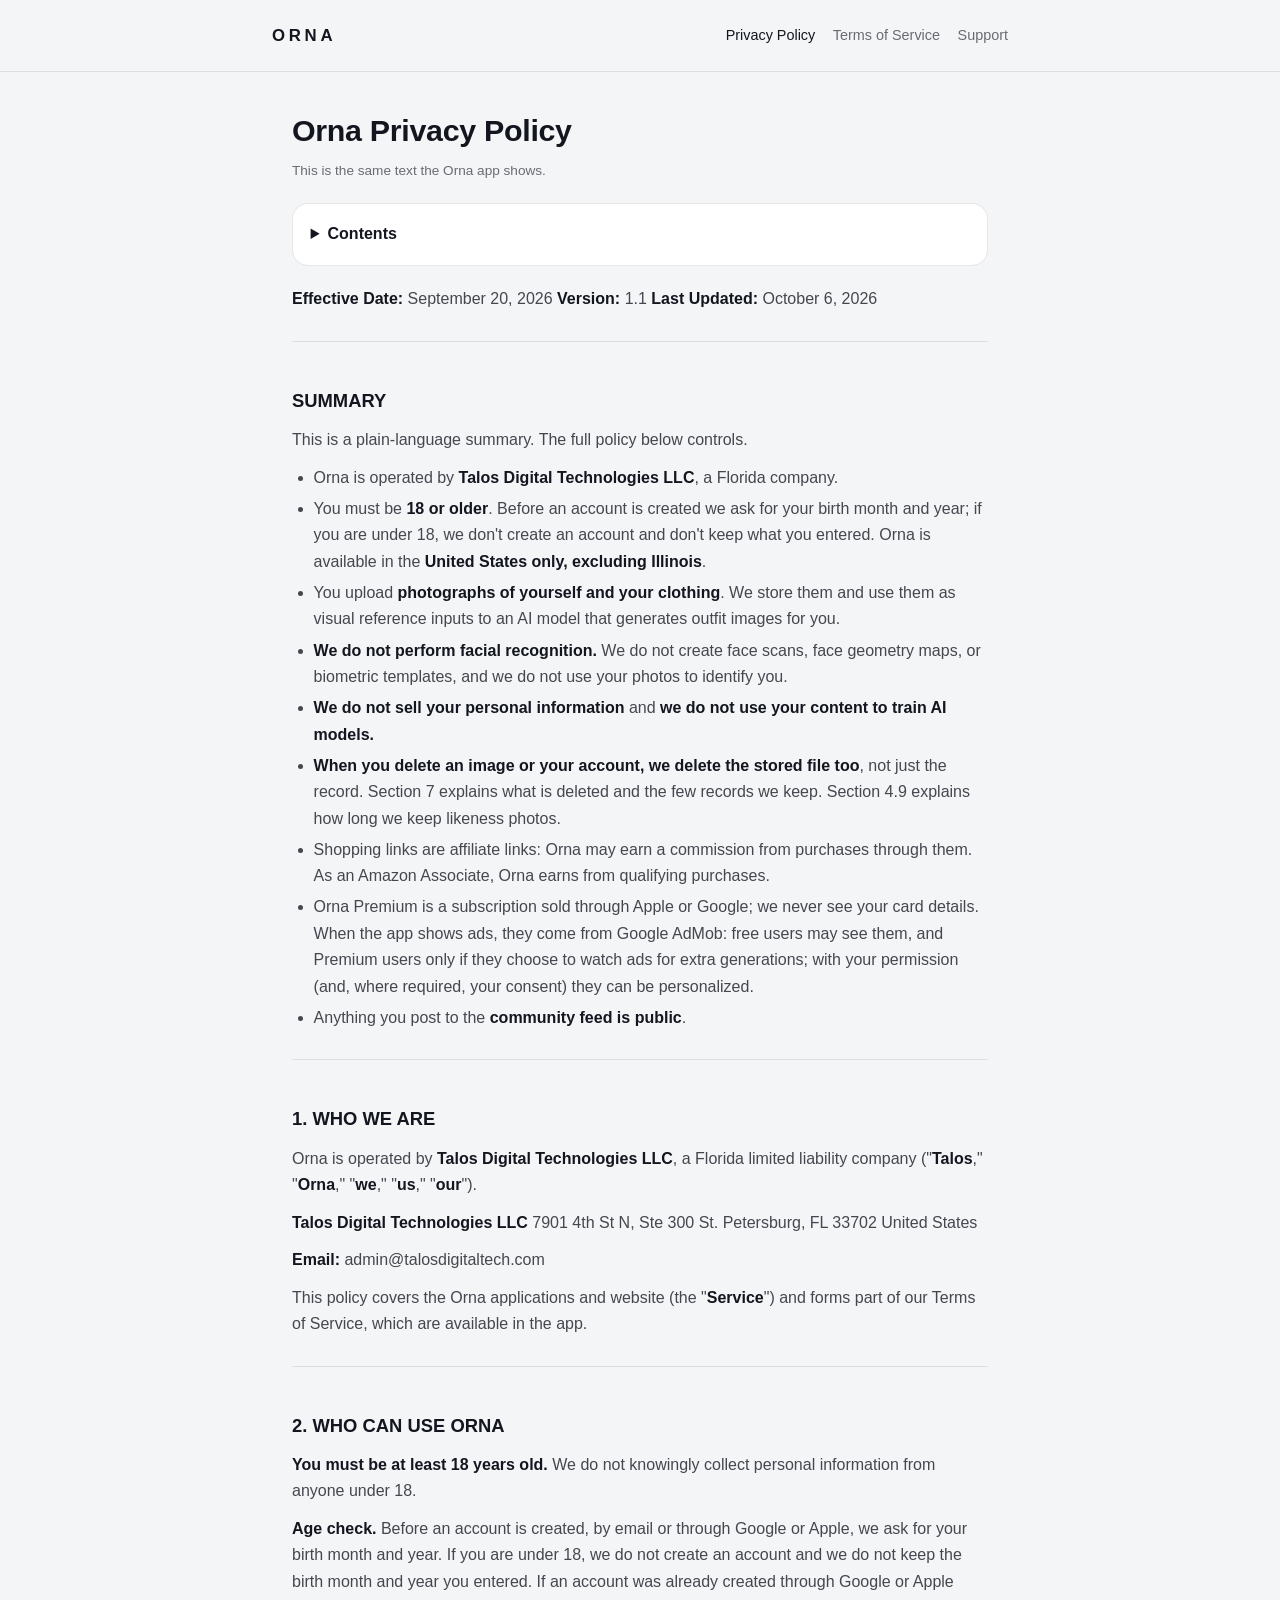
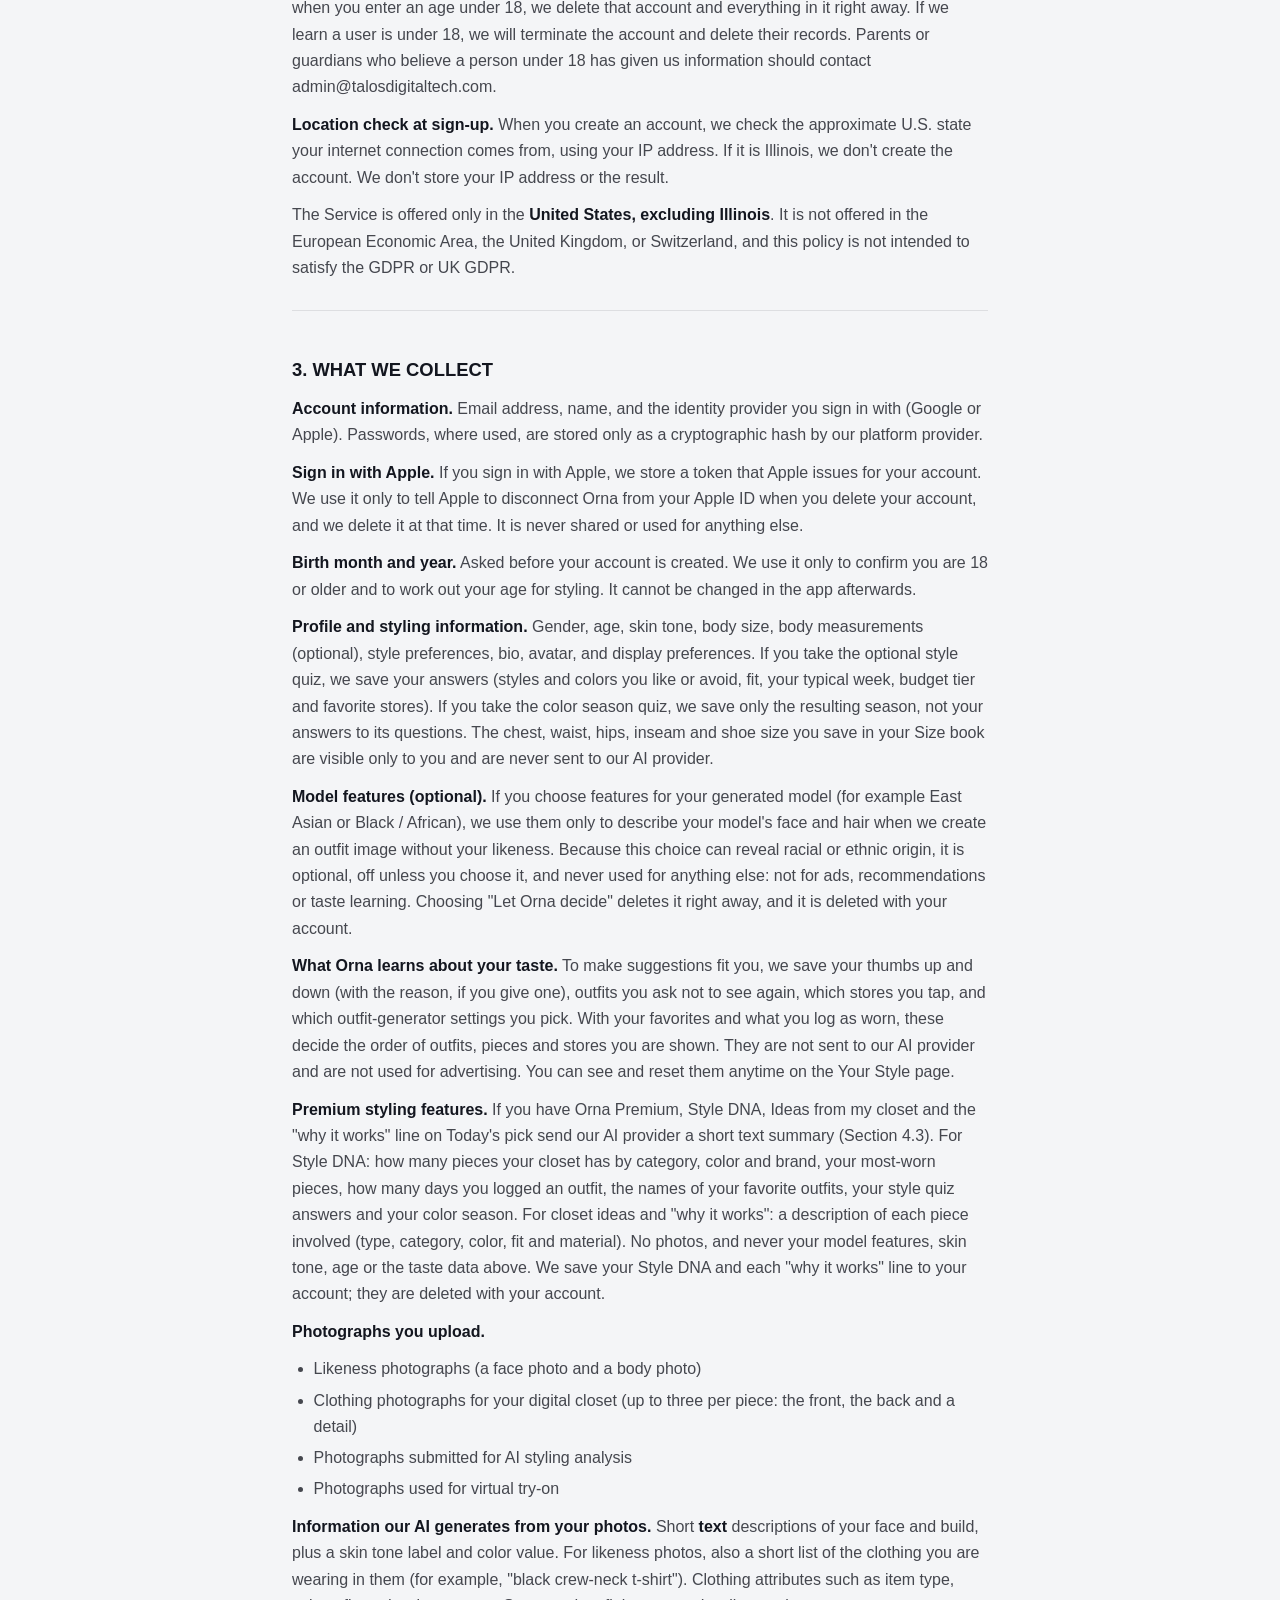
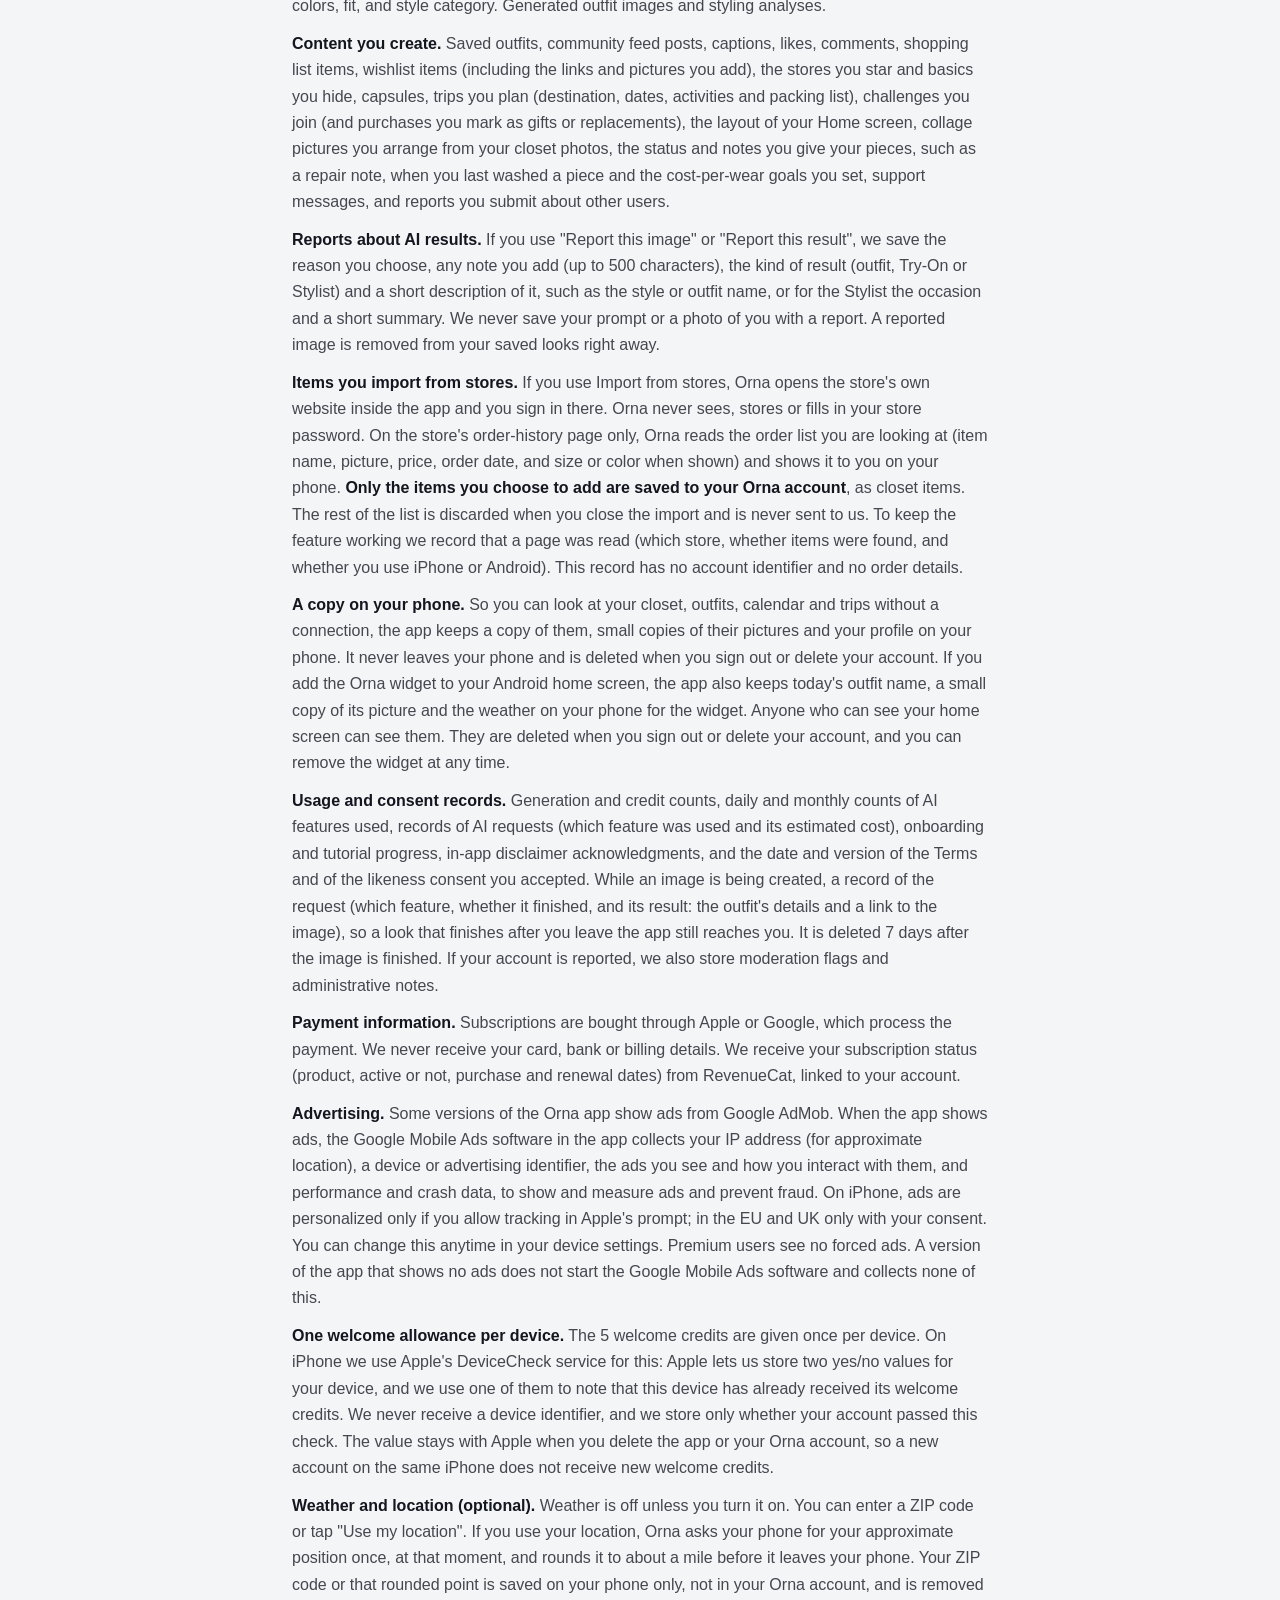
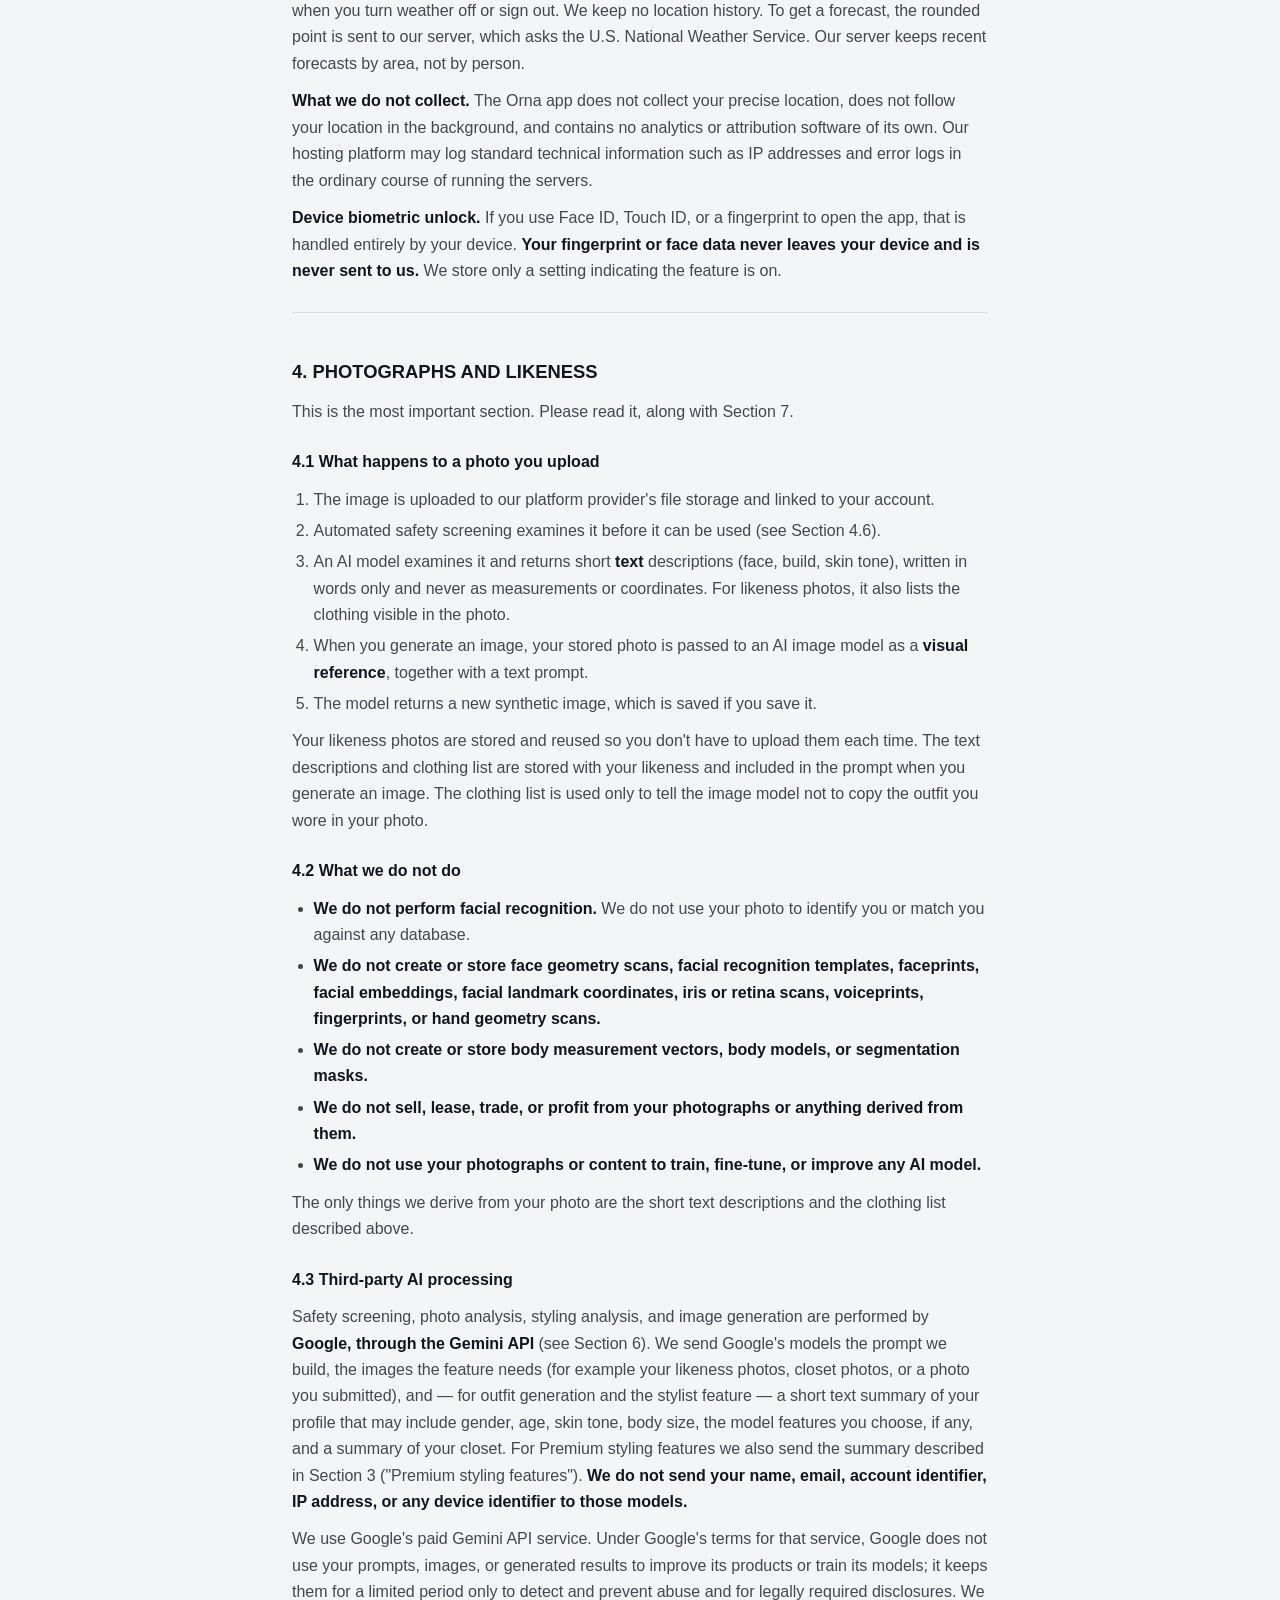
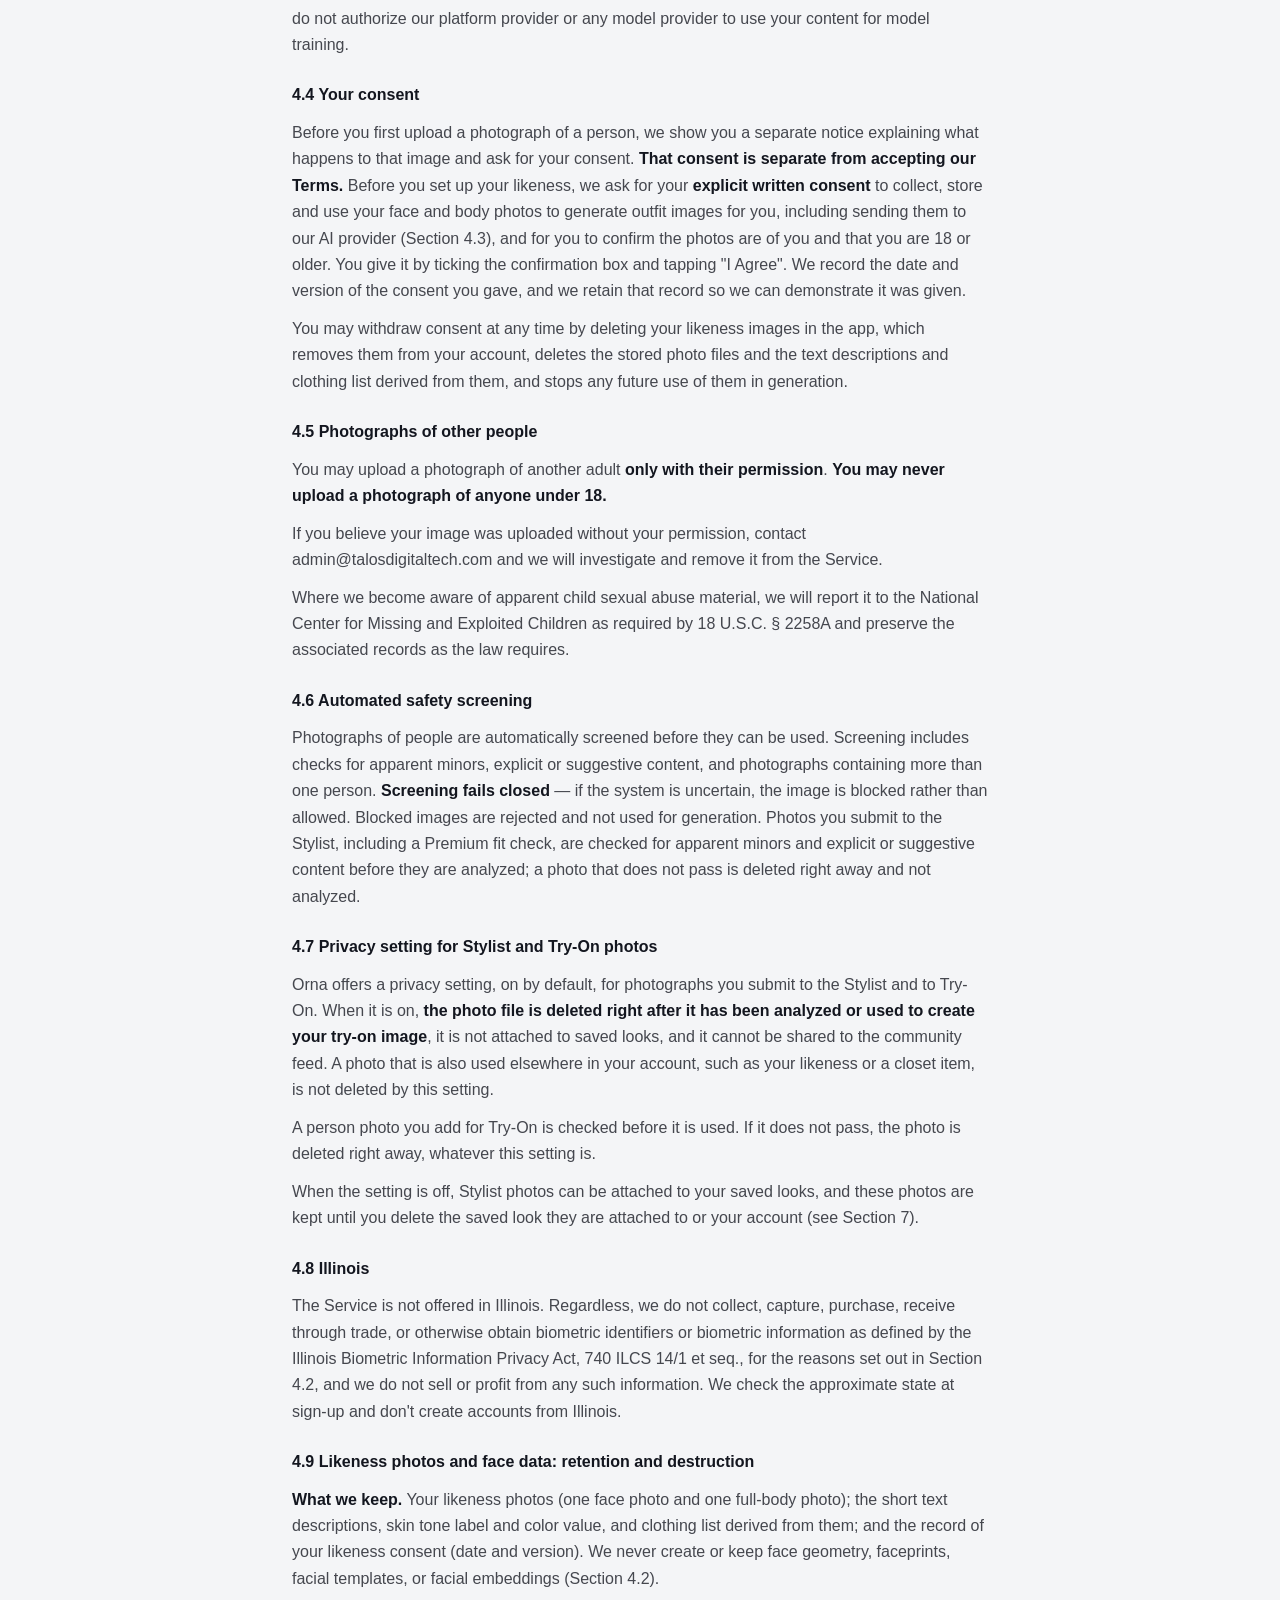
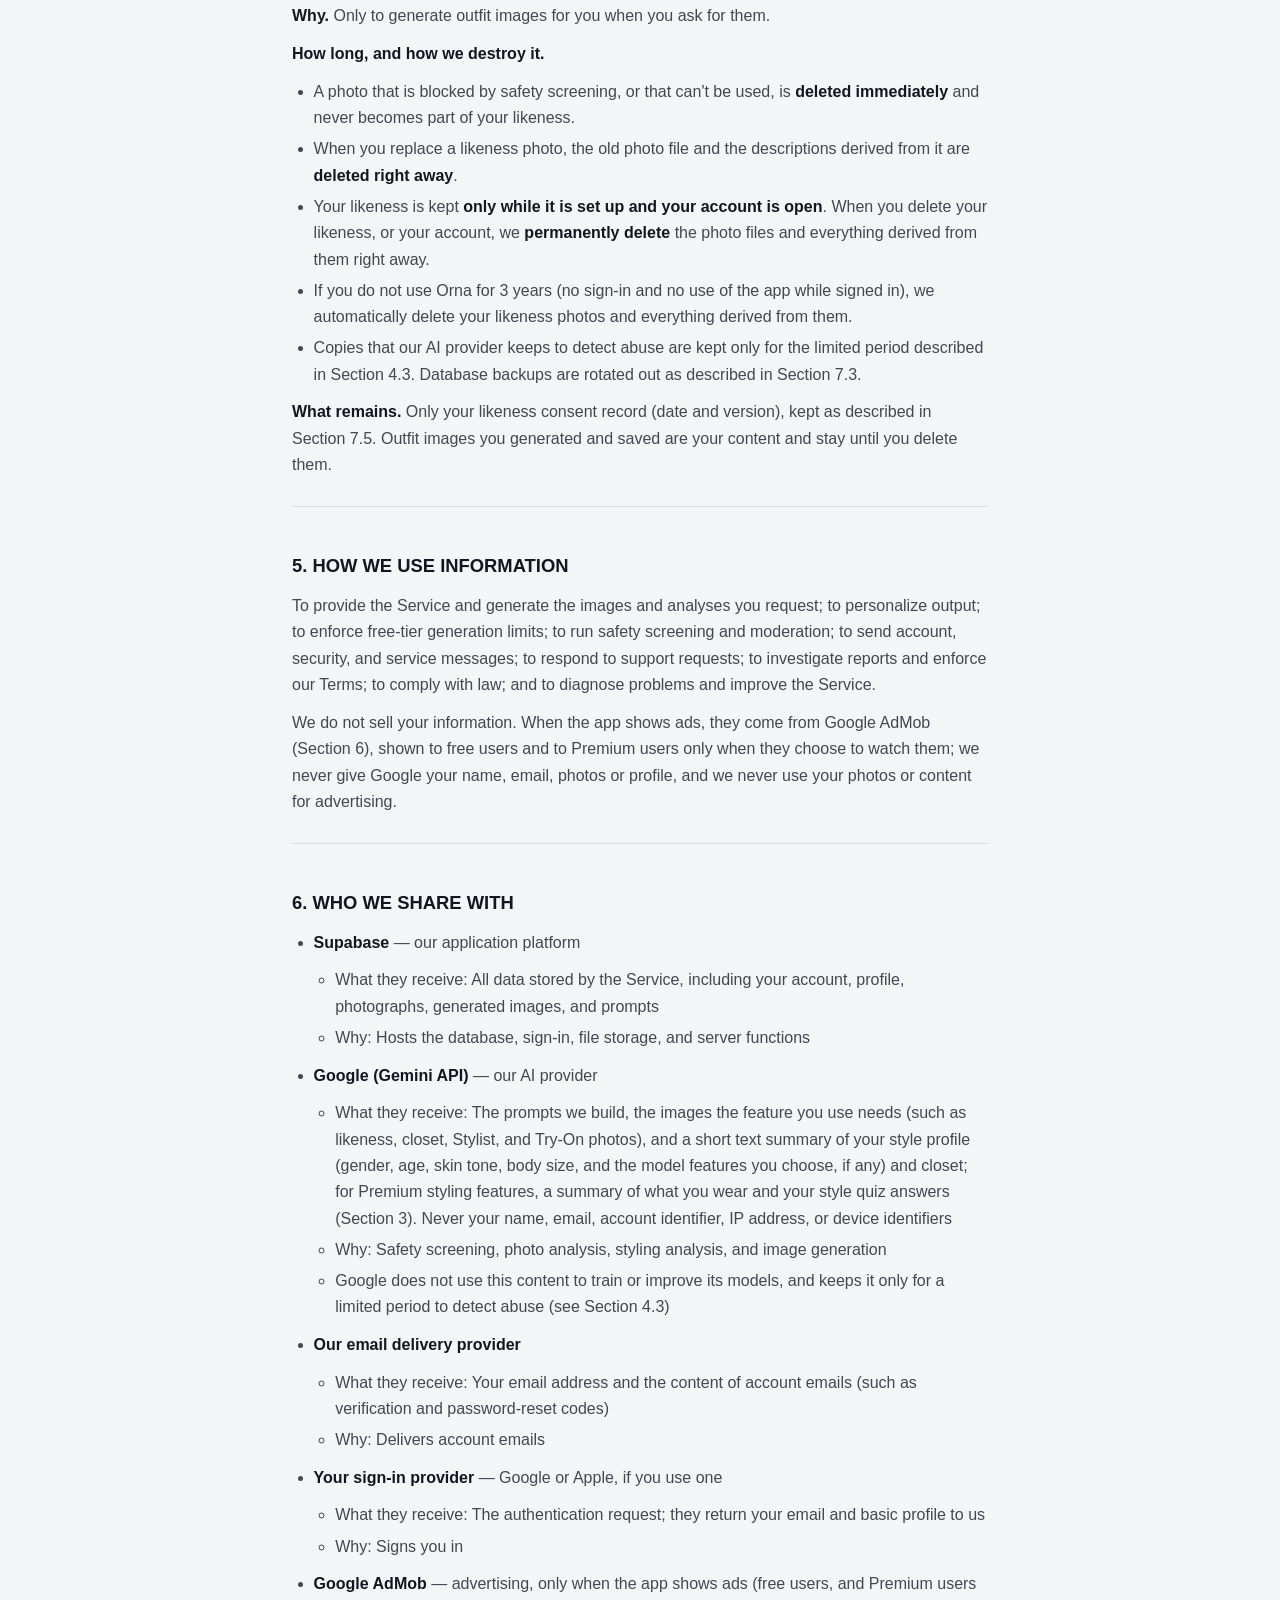
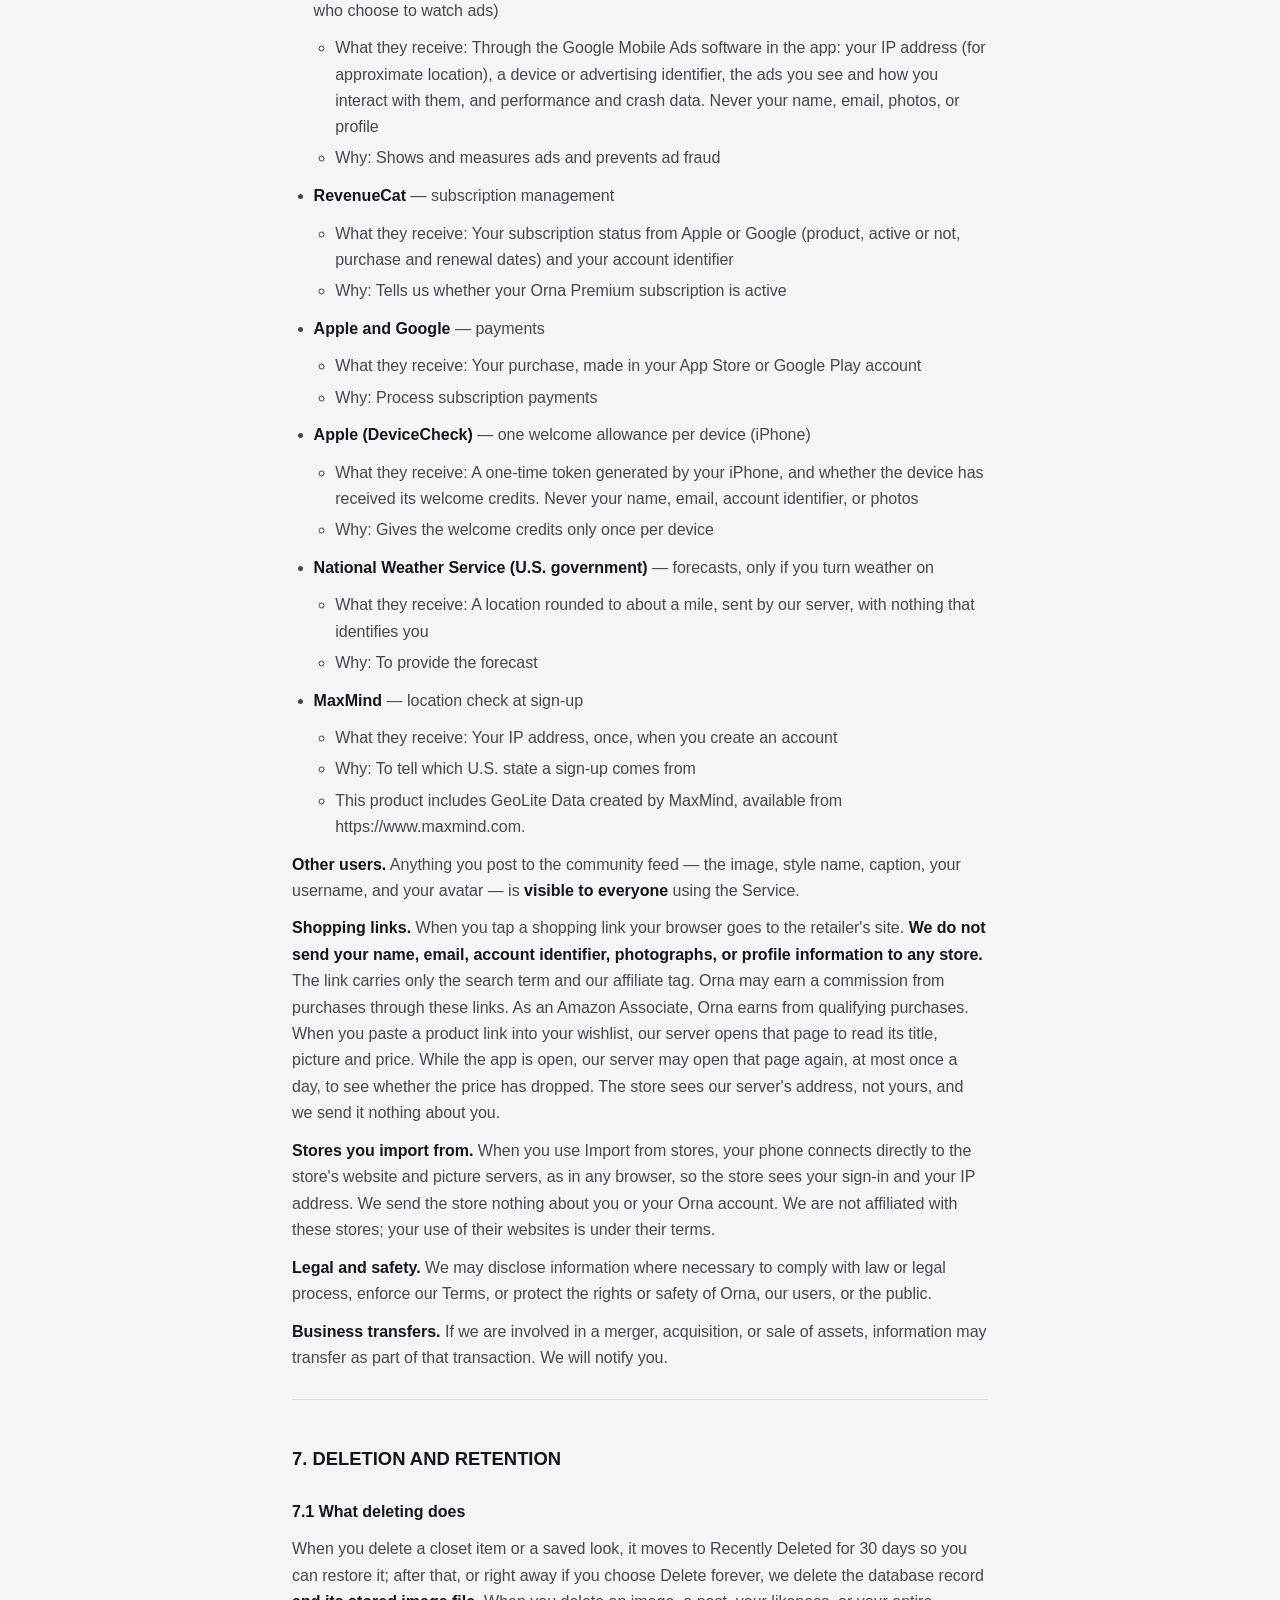
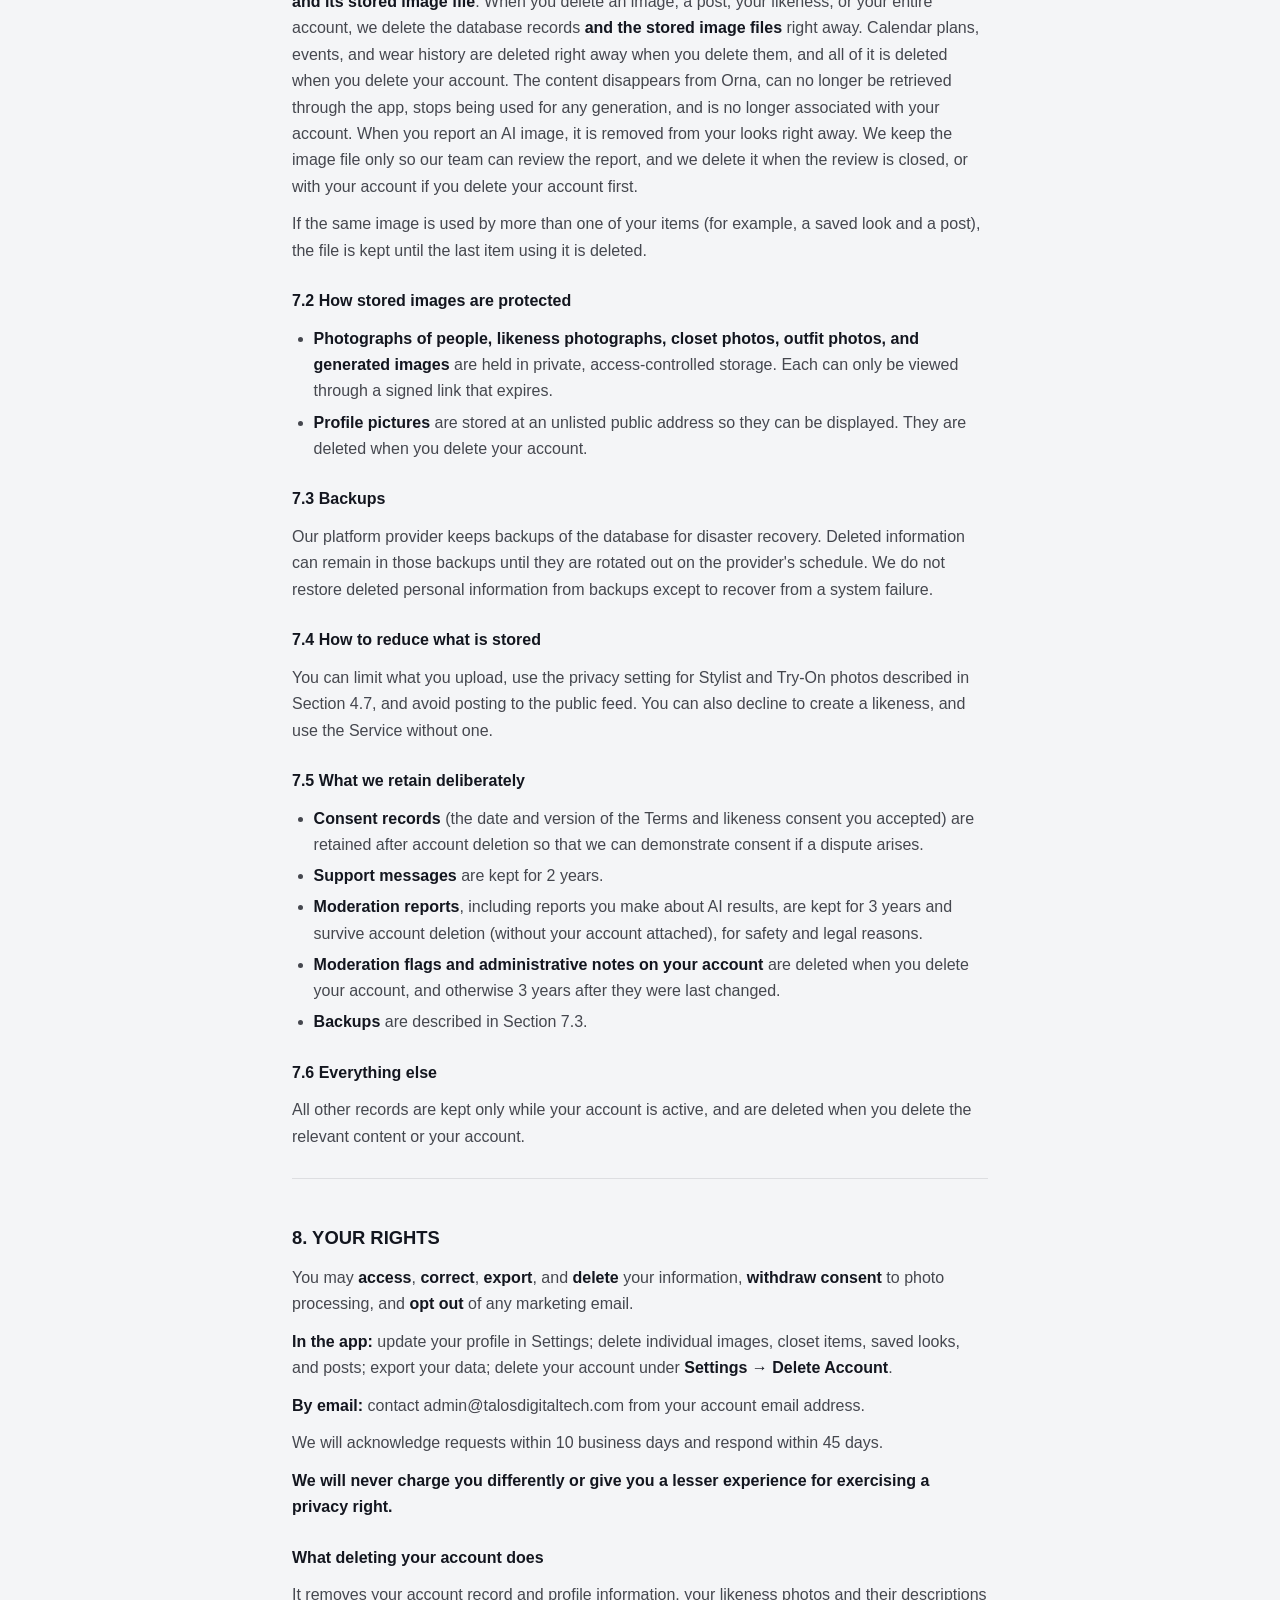
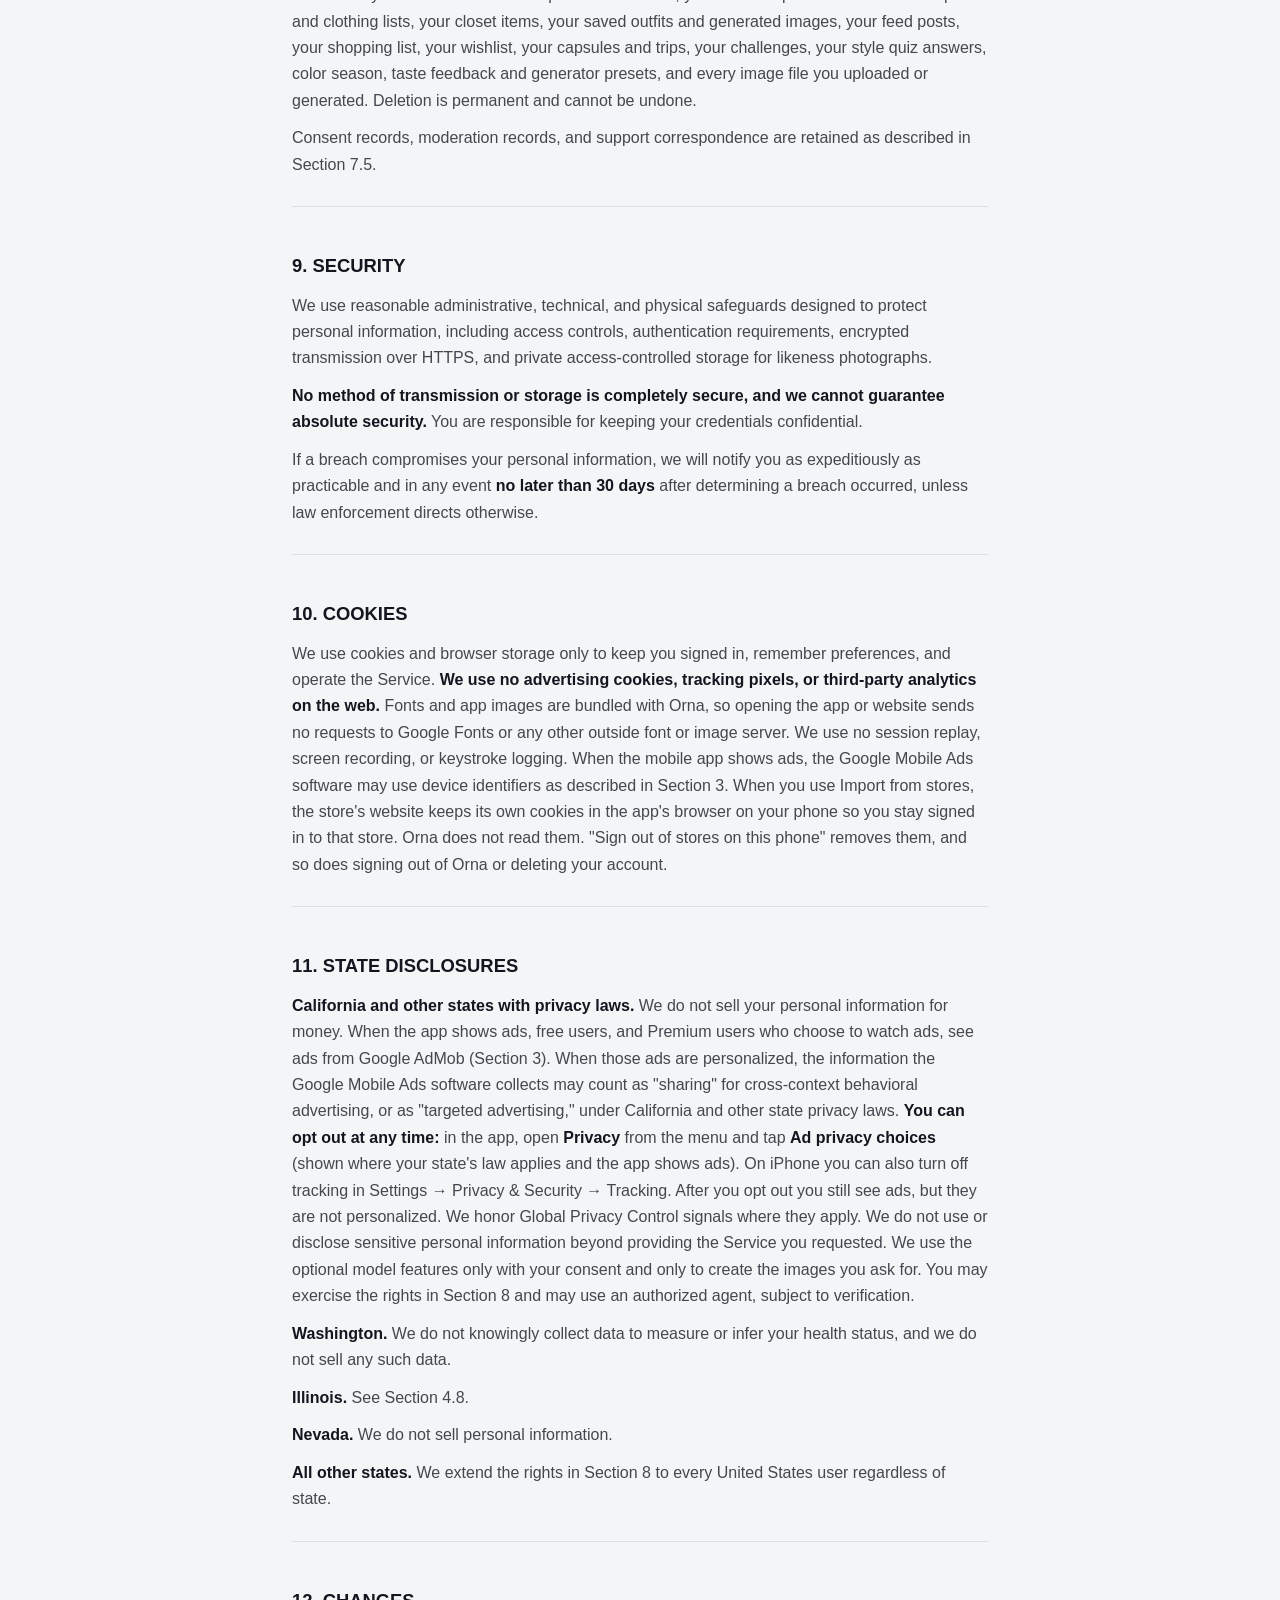
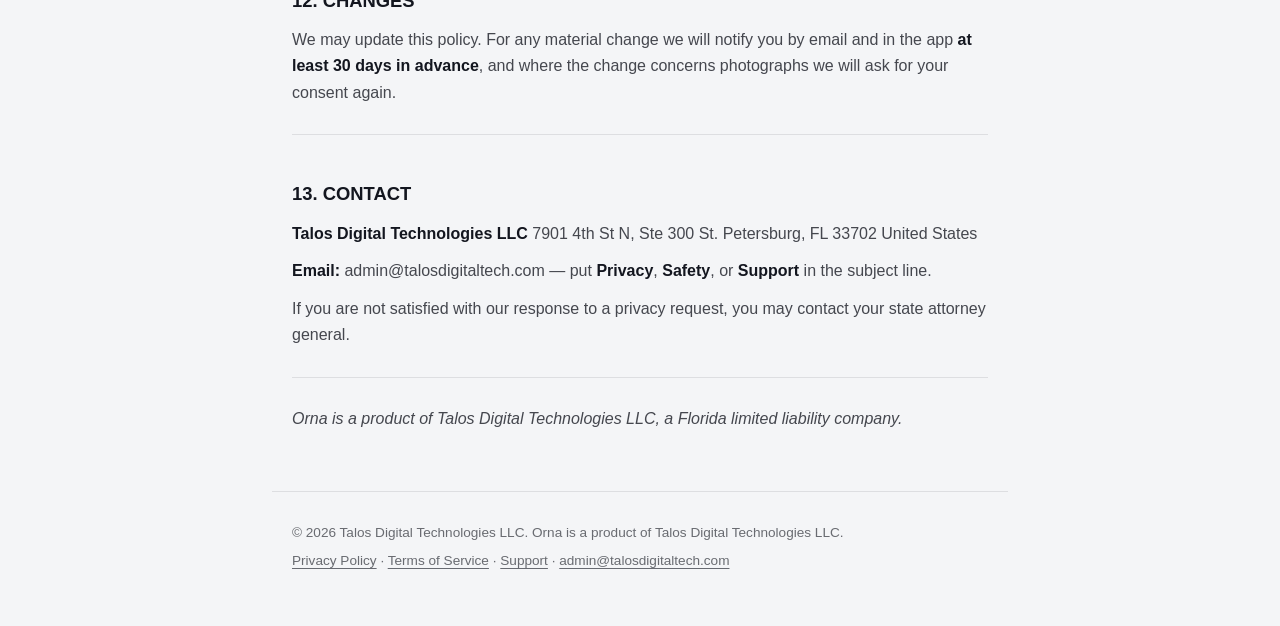
==== commit e78f77c8: "Privacy: when a piece was last washed and cost-per-wear goals" ====
--- a/privacy/index.html
+++ b/privacy/index.html
@@ -92,7 +92,7 @@
 <li>Photographs used for virtual try-on</li>
 </ul>
 <p><strong>Information our AI generates from your photos.</strong> Short <strong>text</strong> descriptions of your face and build, plus a skin tone label and color value. For likeness photos, also a short list of the clothing you are wearing in them (for example, &quot;black crew-neck t-shirt&quot;). Clothing attributes such as item type, colors, fit, and style category. Generated outfit images and styling analyses.</p>
-<p><strong>Content you create.</strong> Saved outfits, community feed posts, captions, likes, comments, shopping list items, wishlist items (including the links and pictures you add), the stores you star and basics you hide, capsules, trips you plan (destination, dates, activities and packing list), challenges you join (and purchases you mark as gifts or replacements), the layout of your Home screen, collage pictures you arrange from your closet photos, the status and notes you give your pieces, such as a repair note, support messages, and reports you submit about other users.</p>
+<p><strong>Content you create.</strong> Saved outfits, community feed posts, captions, likes, comments, shopping list items, wishlist items (including the links and pictures you add), the stores you star and basics you hide, capsules, trips you plan (destination, dates, activities and packing list), challenges you join (and purchases you mark as gifts or replacements), the layout of your Home screen, collage pictures you arrange from your closet photos, the status and notes you give your pieces, such as a repair note, when you last washed a piece and the cost-per-wear goals you set, support messages, and reports you submit about other users.</p>
 <p><strong>Reports about AI results.</strong> If you use &quot;Report this image&quot; or &quot;Report this result&quot;, we save the reason you choose, any note you add (up to 500 characters), the kind of result (outfit, Try-On or Stylist) and a short description of it, such as the style or outfit name, or for the Stylist the occasion and a short summary. We never save your prompt or a photo of you with a report. A reported image is removed from your saved looks right away.</p>
 <p><strong>Items you import from stores.</strong> If you use Import from stores, Orna opens the store&#x27;s own website inside the app and you sign in there. Orna never sees, stores or fills in your store password. On the store&#x27;s order-history page only, Orna reads the order list you are looking at (item name, picture, price, order date, and size or color when shown) and shows it to you on your phone. <strong>Only the items you choose to add are saved to your Orna account</strong>, as closet items. The rest of the list is discarded when you close the import and is never sent to us. To keep the feature working we record that a page was read (which store, whether items were found, and whether you use iPhone or Android). This record has no account identifier and no order details.</p>
 <p><strong>A copy on your phone.</strong> So you can look at your closet, outfits, calendar and trips without a connection, the app keeps a copy of them, small copies of their pictures and your profile on your phone. It never leaves your phone and is deleted when you sign out or delete your account. If you add the Orna widget to your Android home screen, the app also keeps today&#x27;s outfit name, a small copy of its picture and the weather on your phone for the widget. Anyone who can see your home screen can see them. They are deleted when you sign out or delete your account, and you can remove the widget at any time.</p>
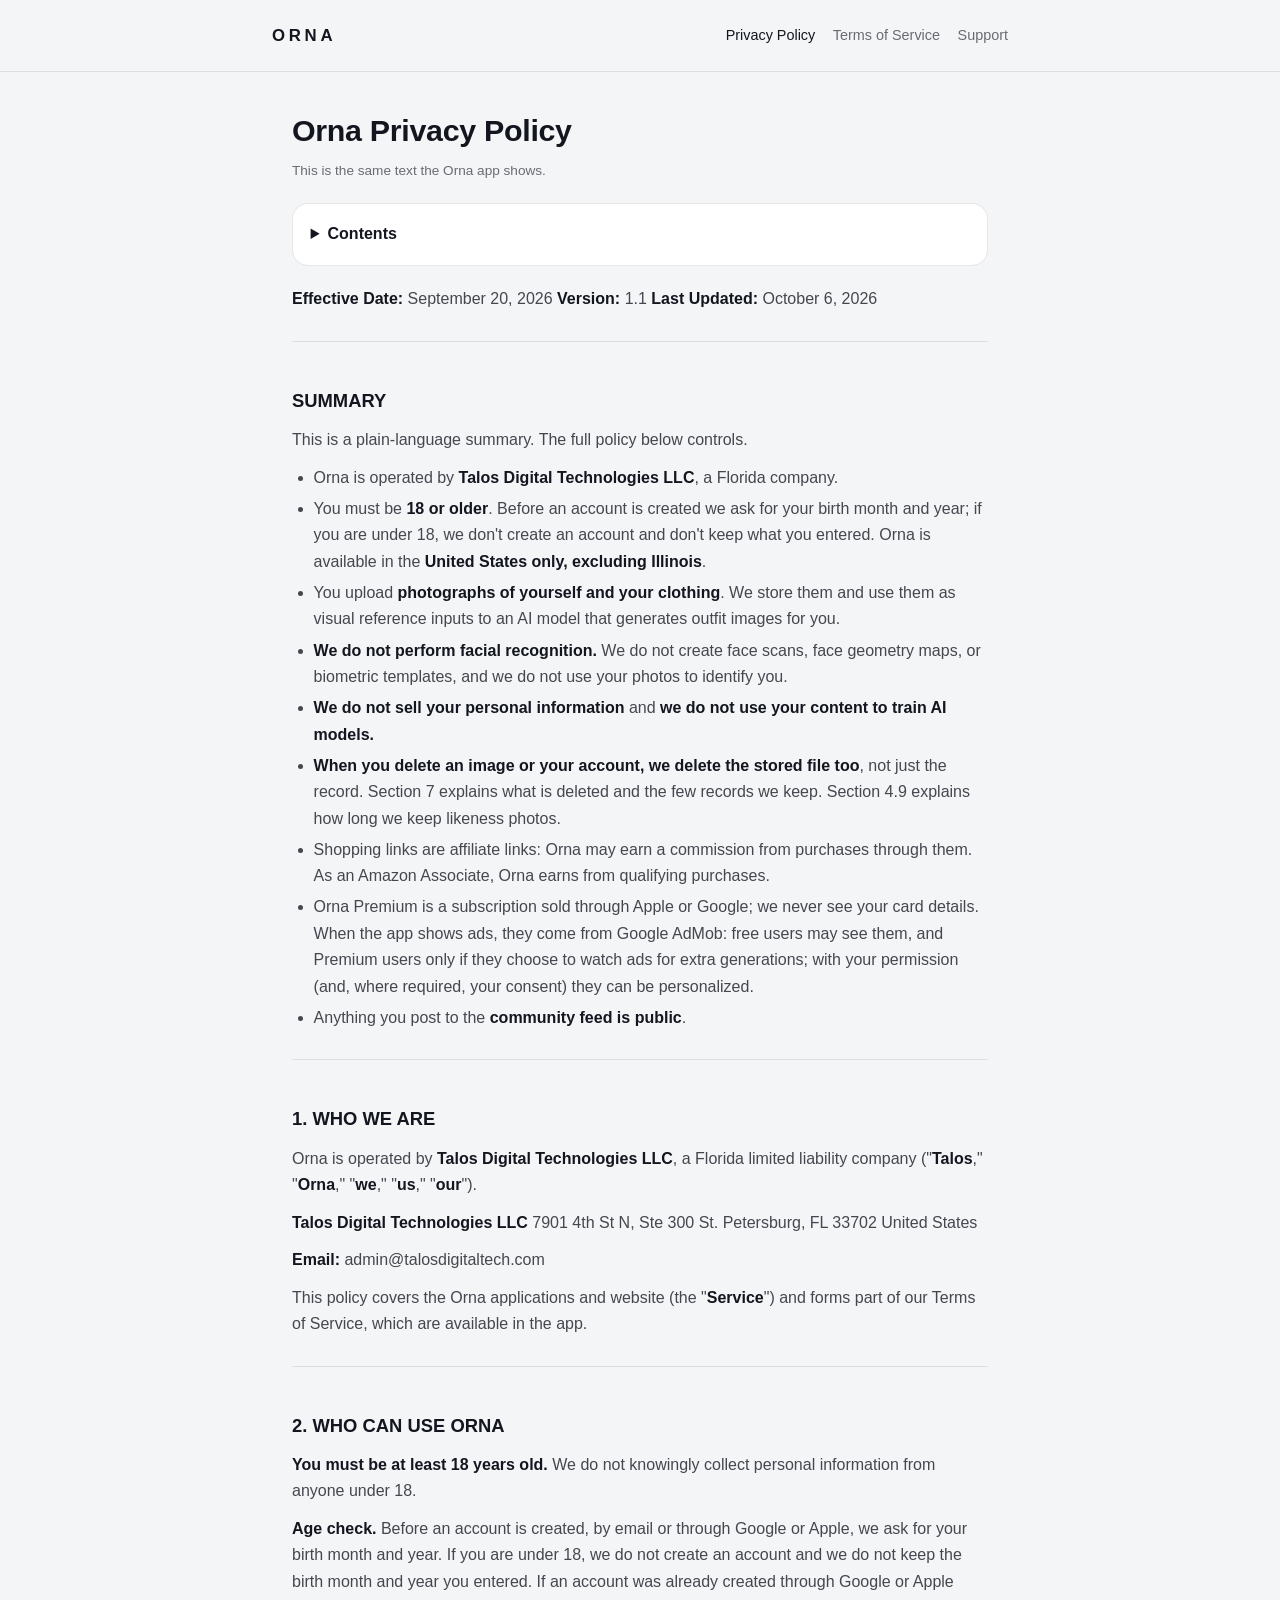
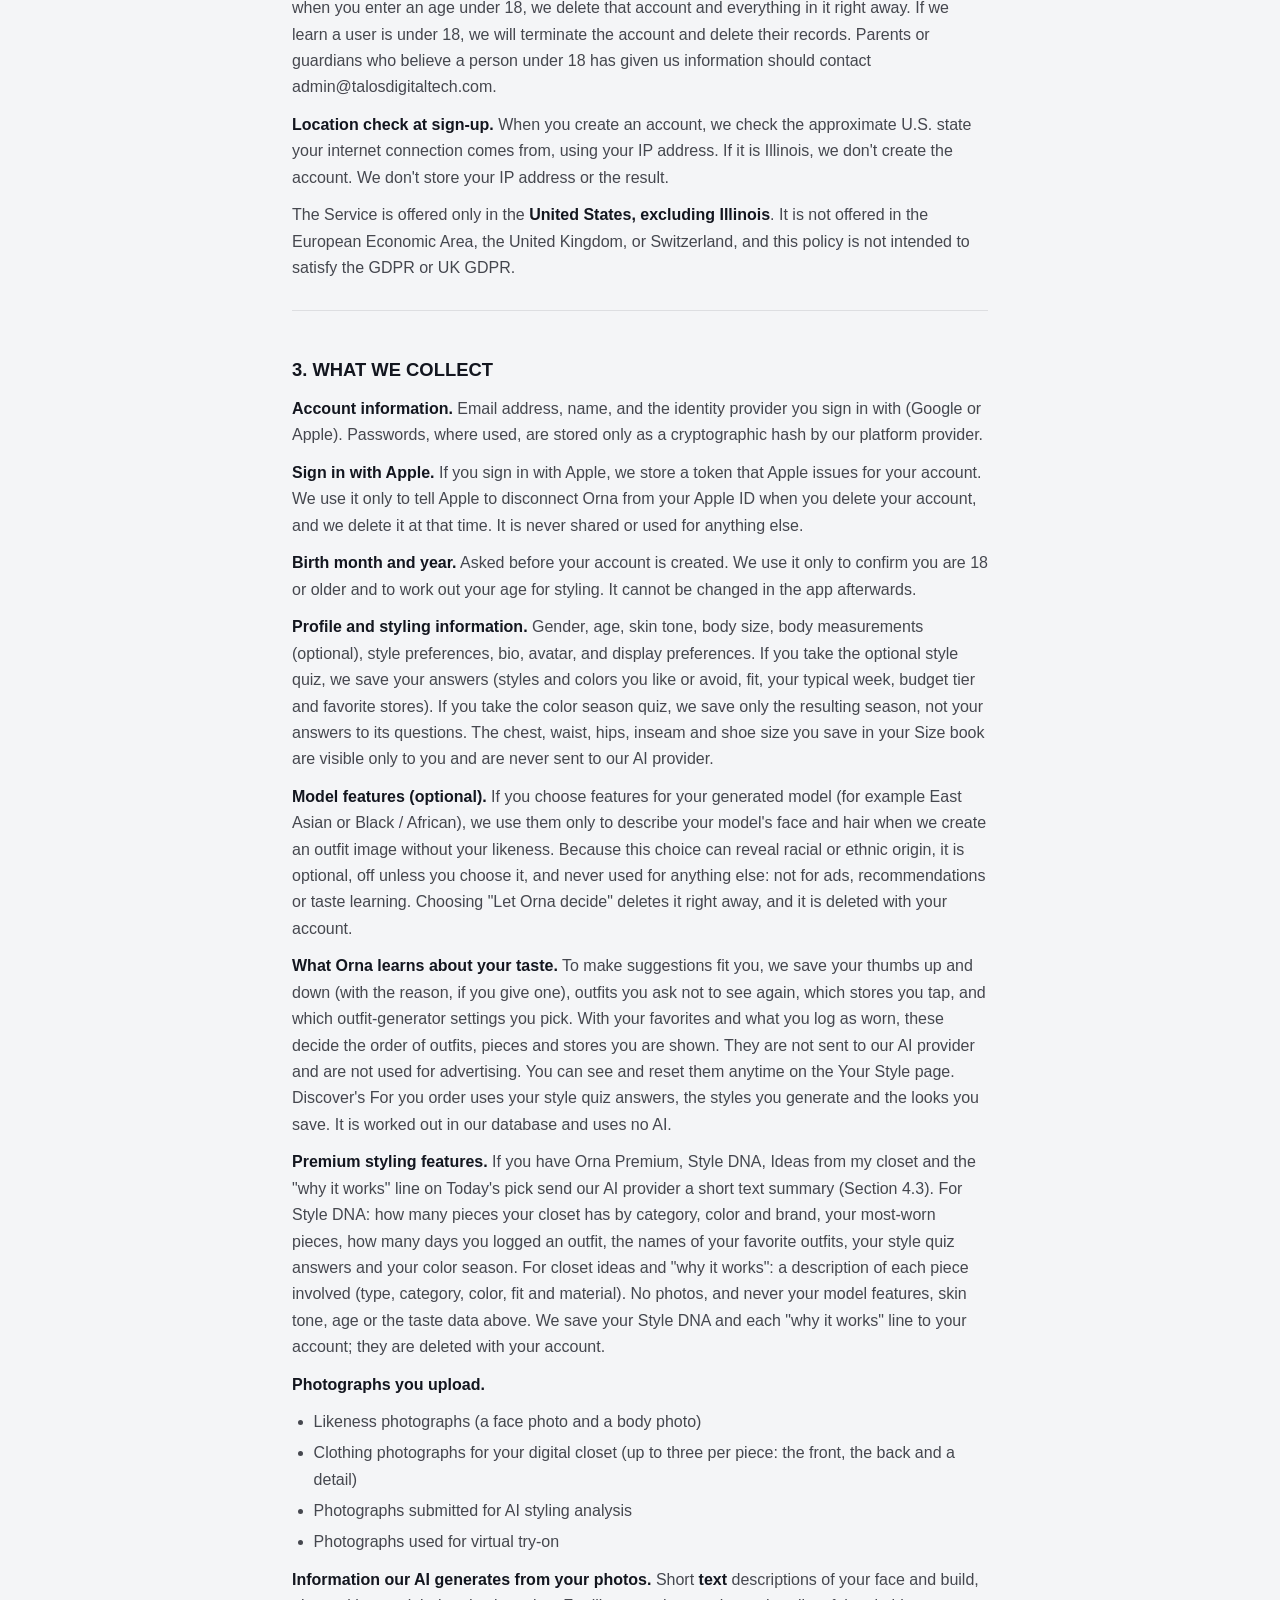
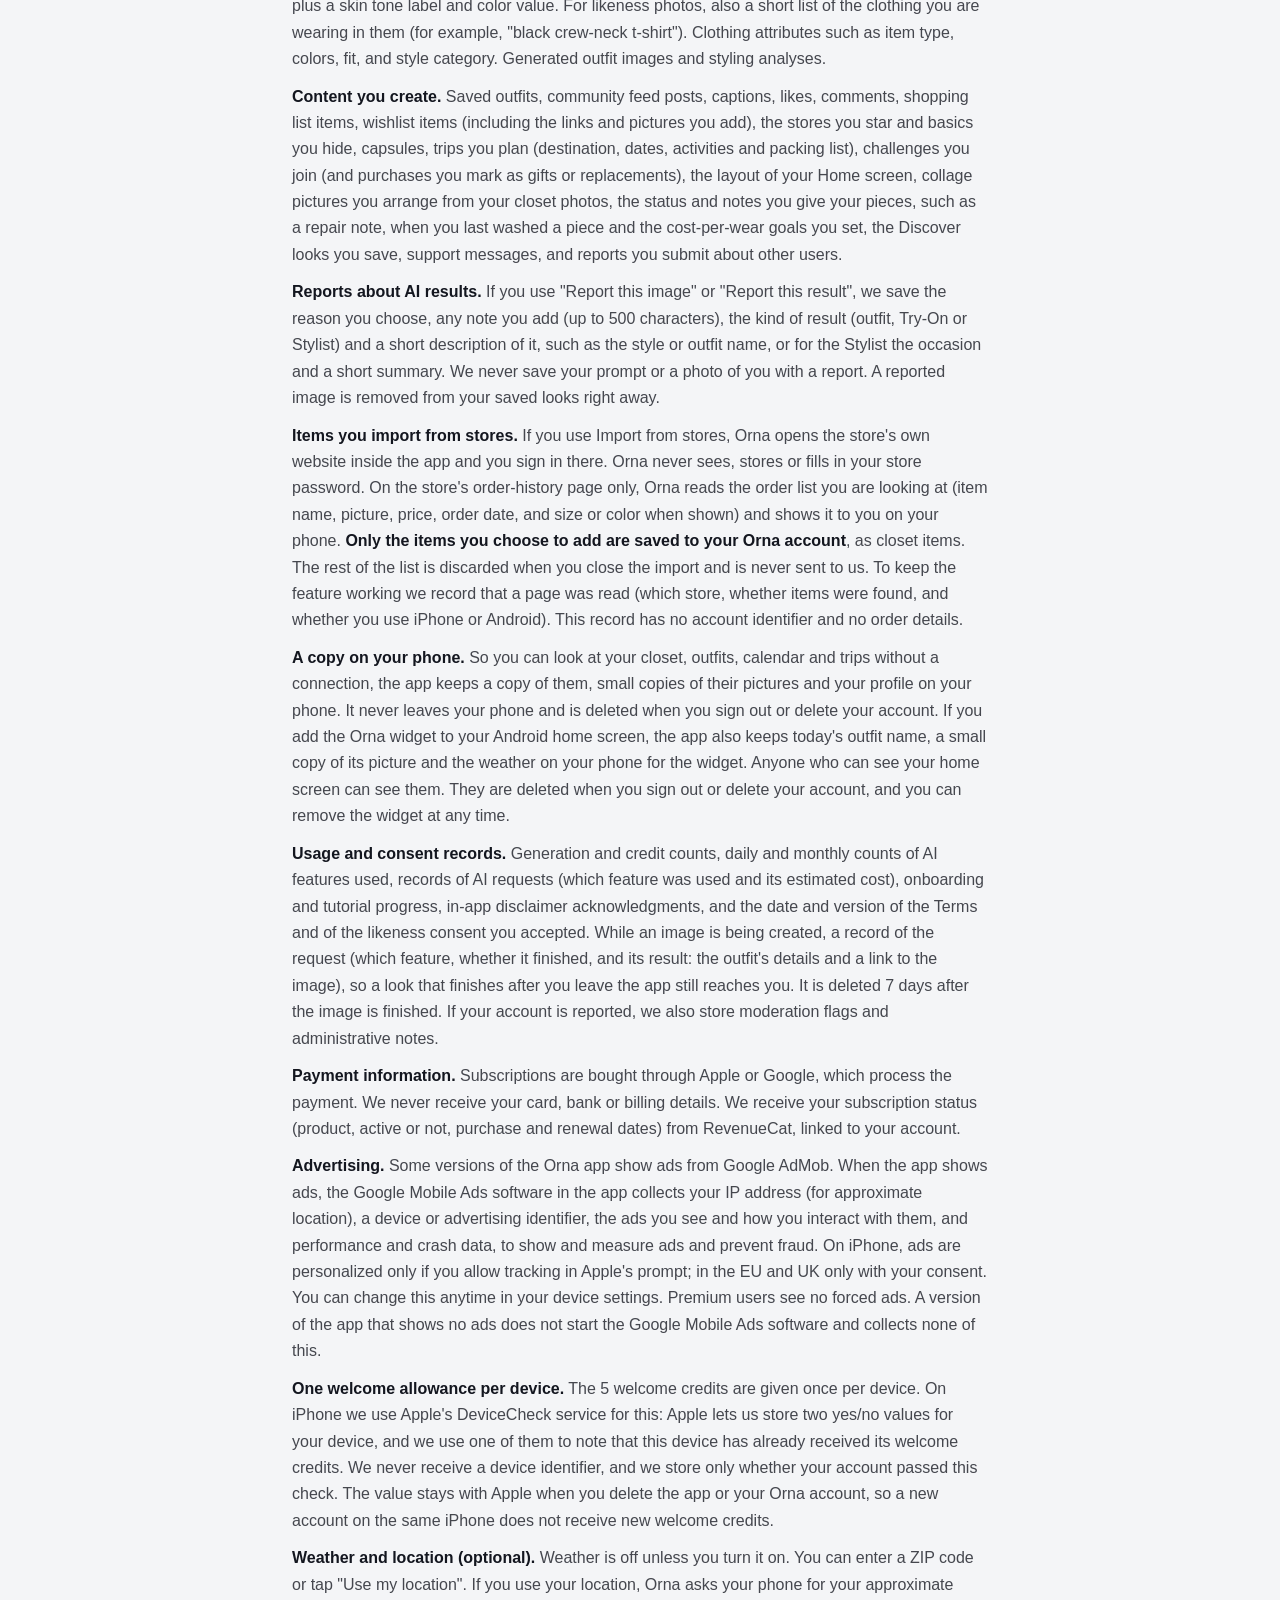
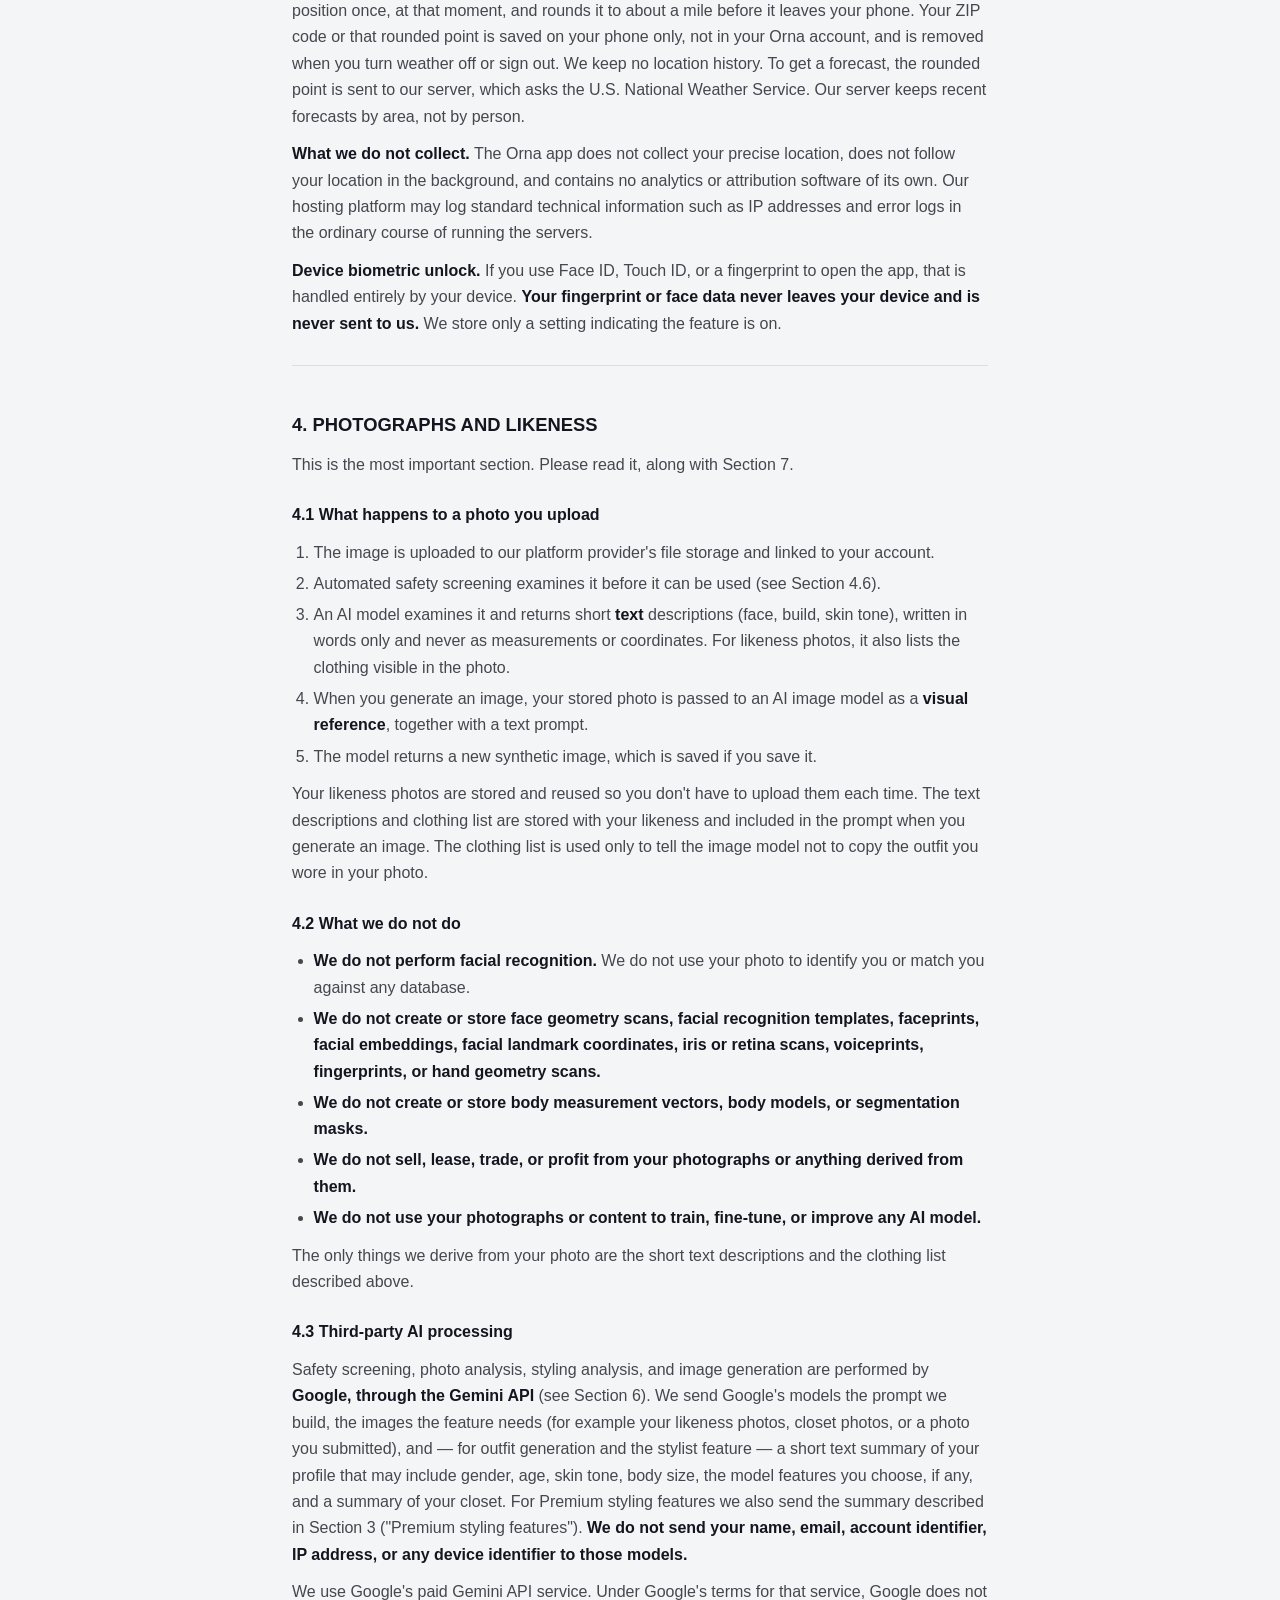
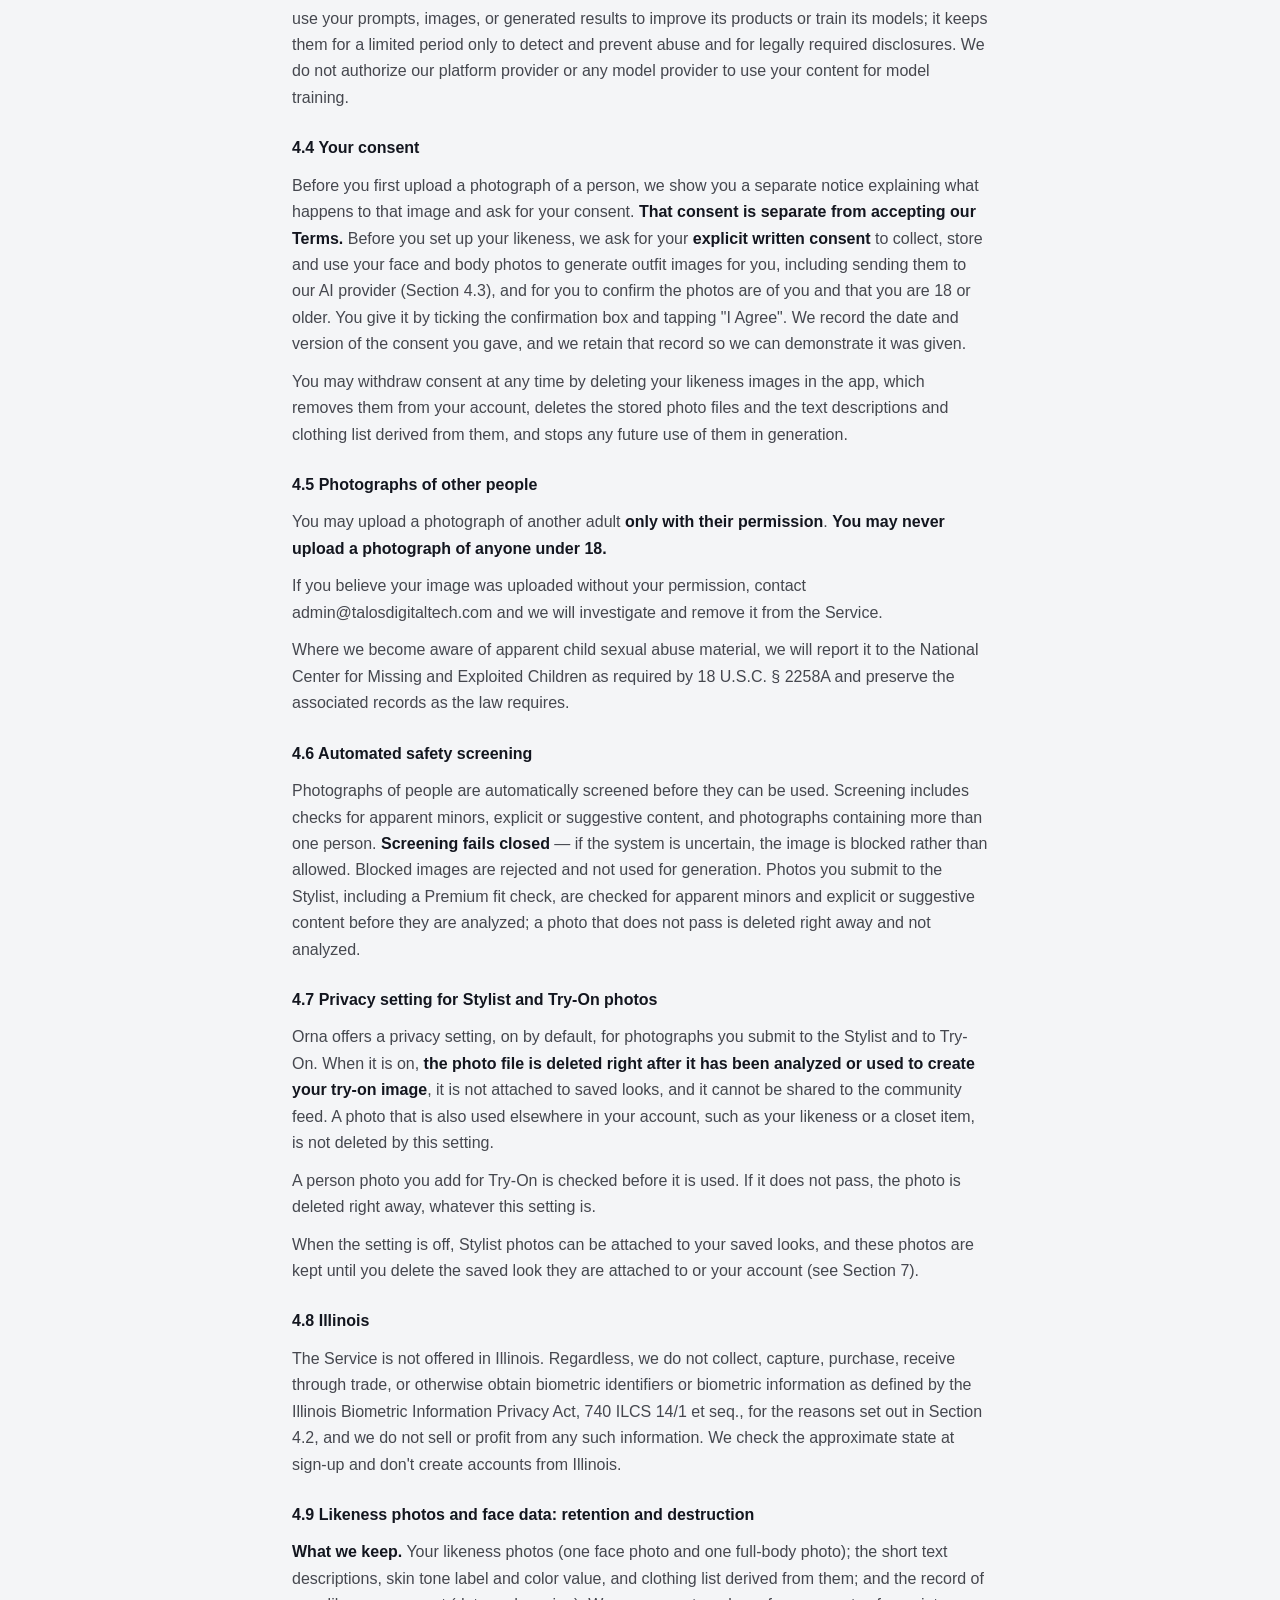
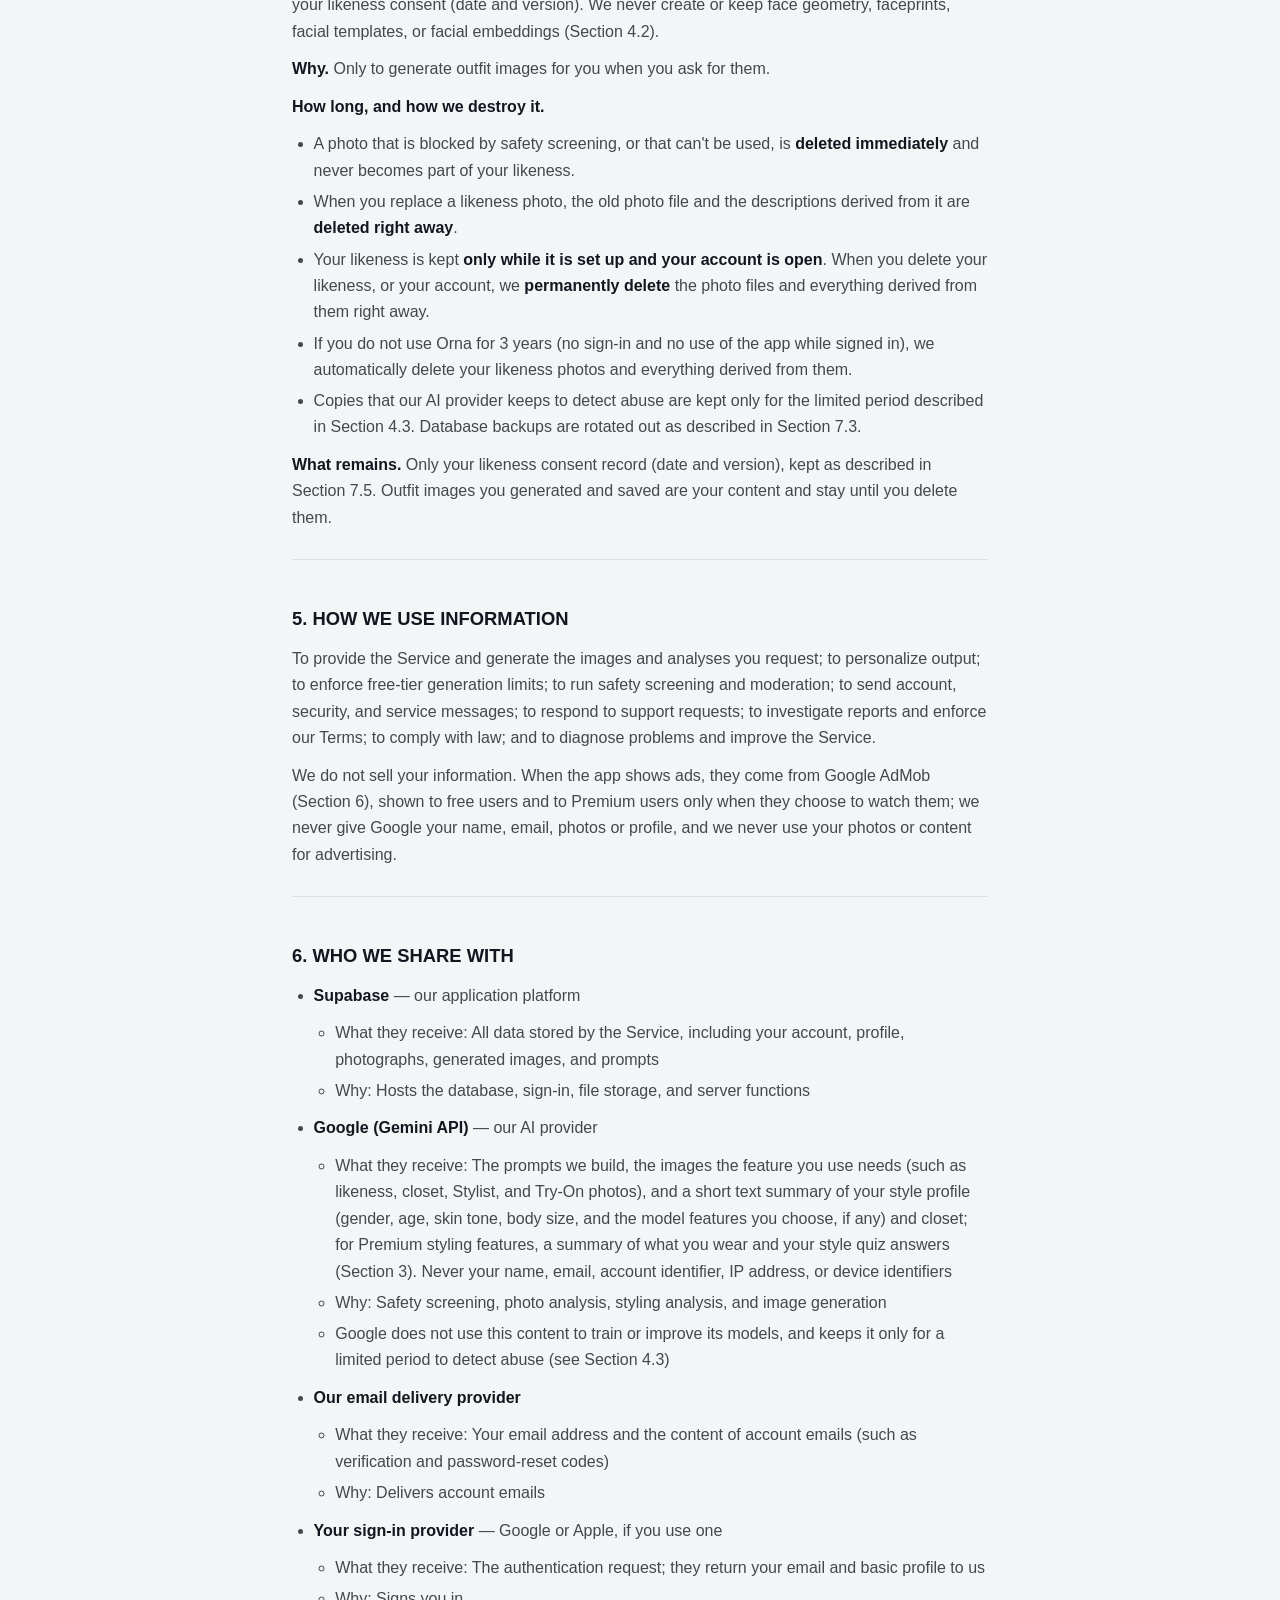
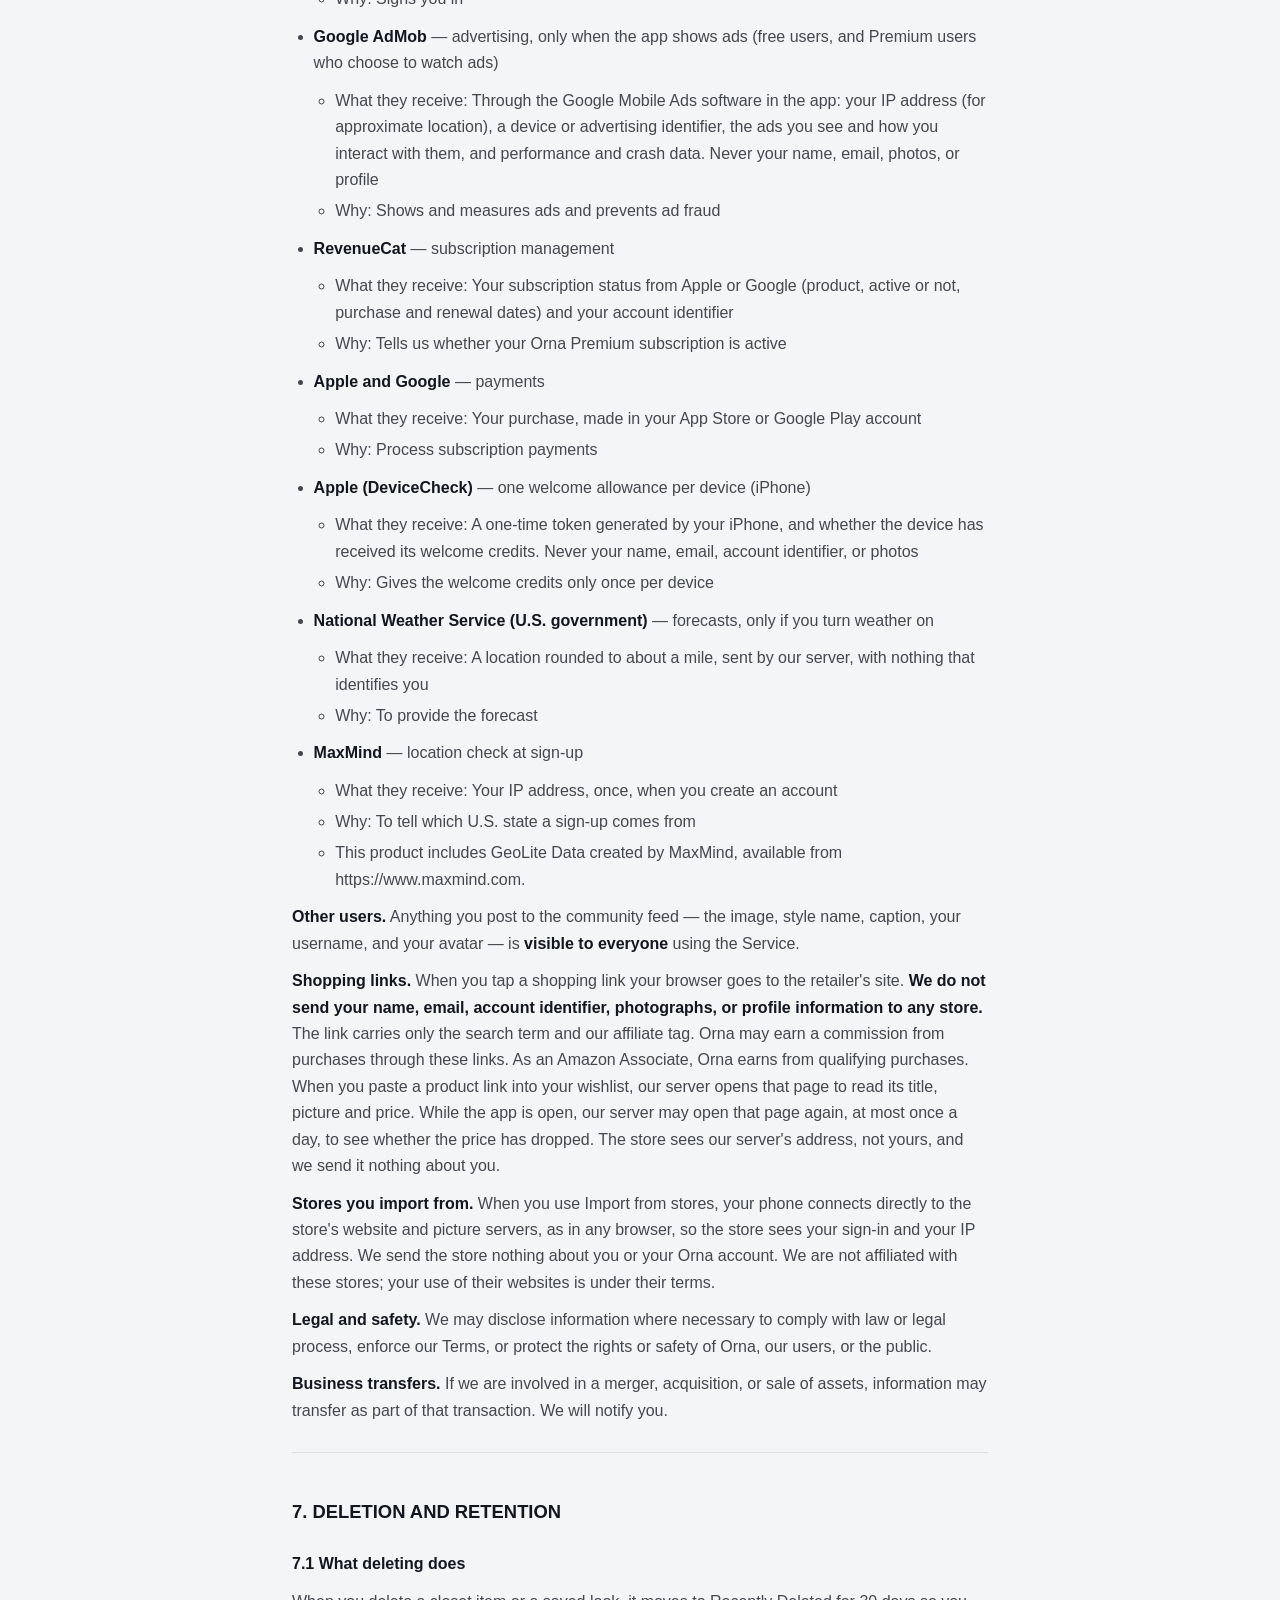
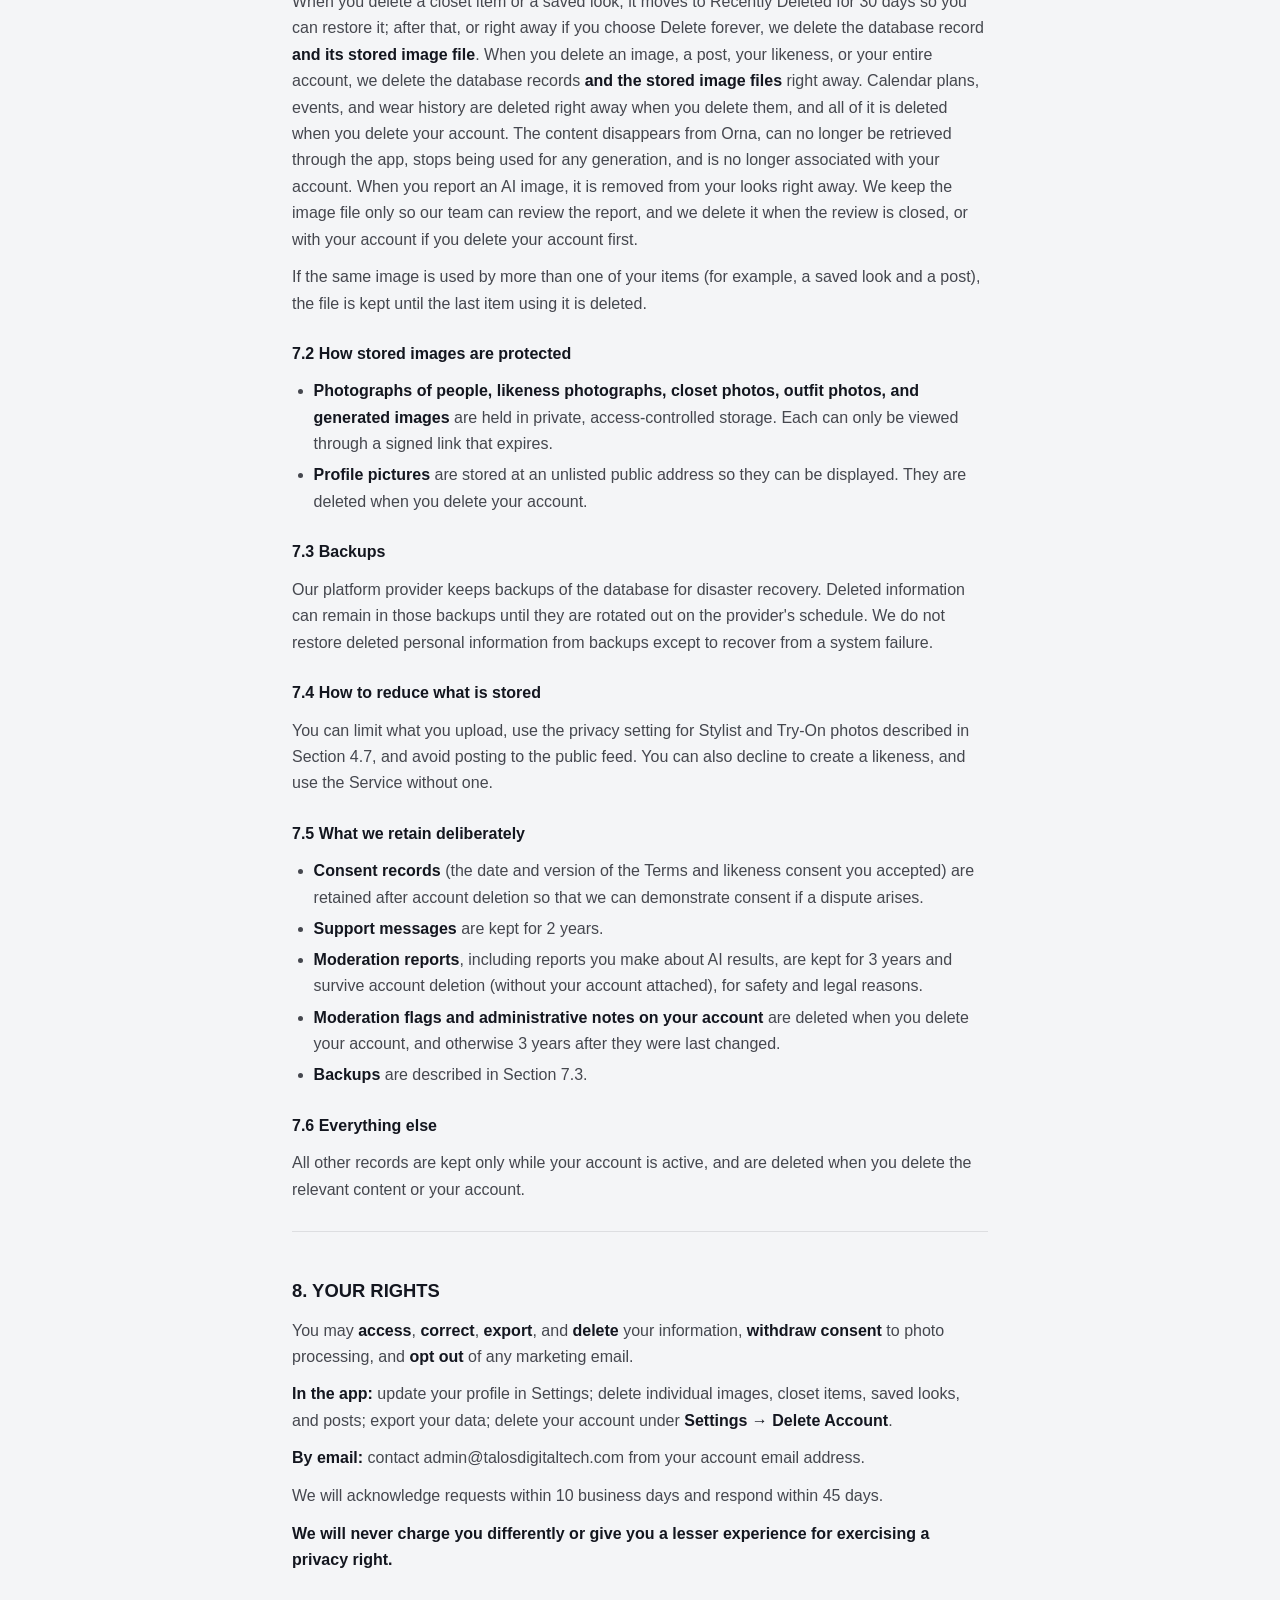
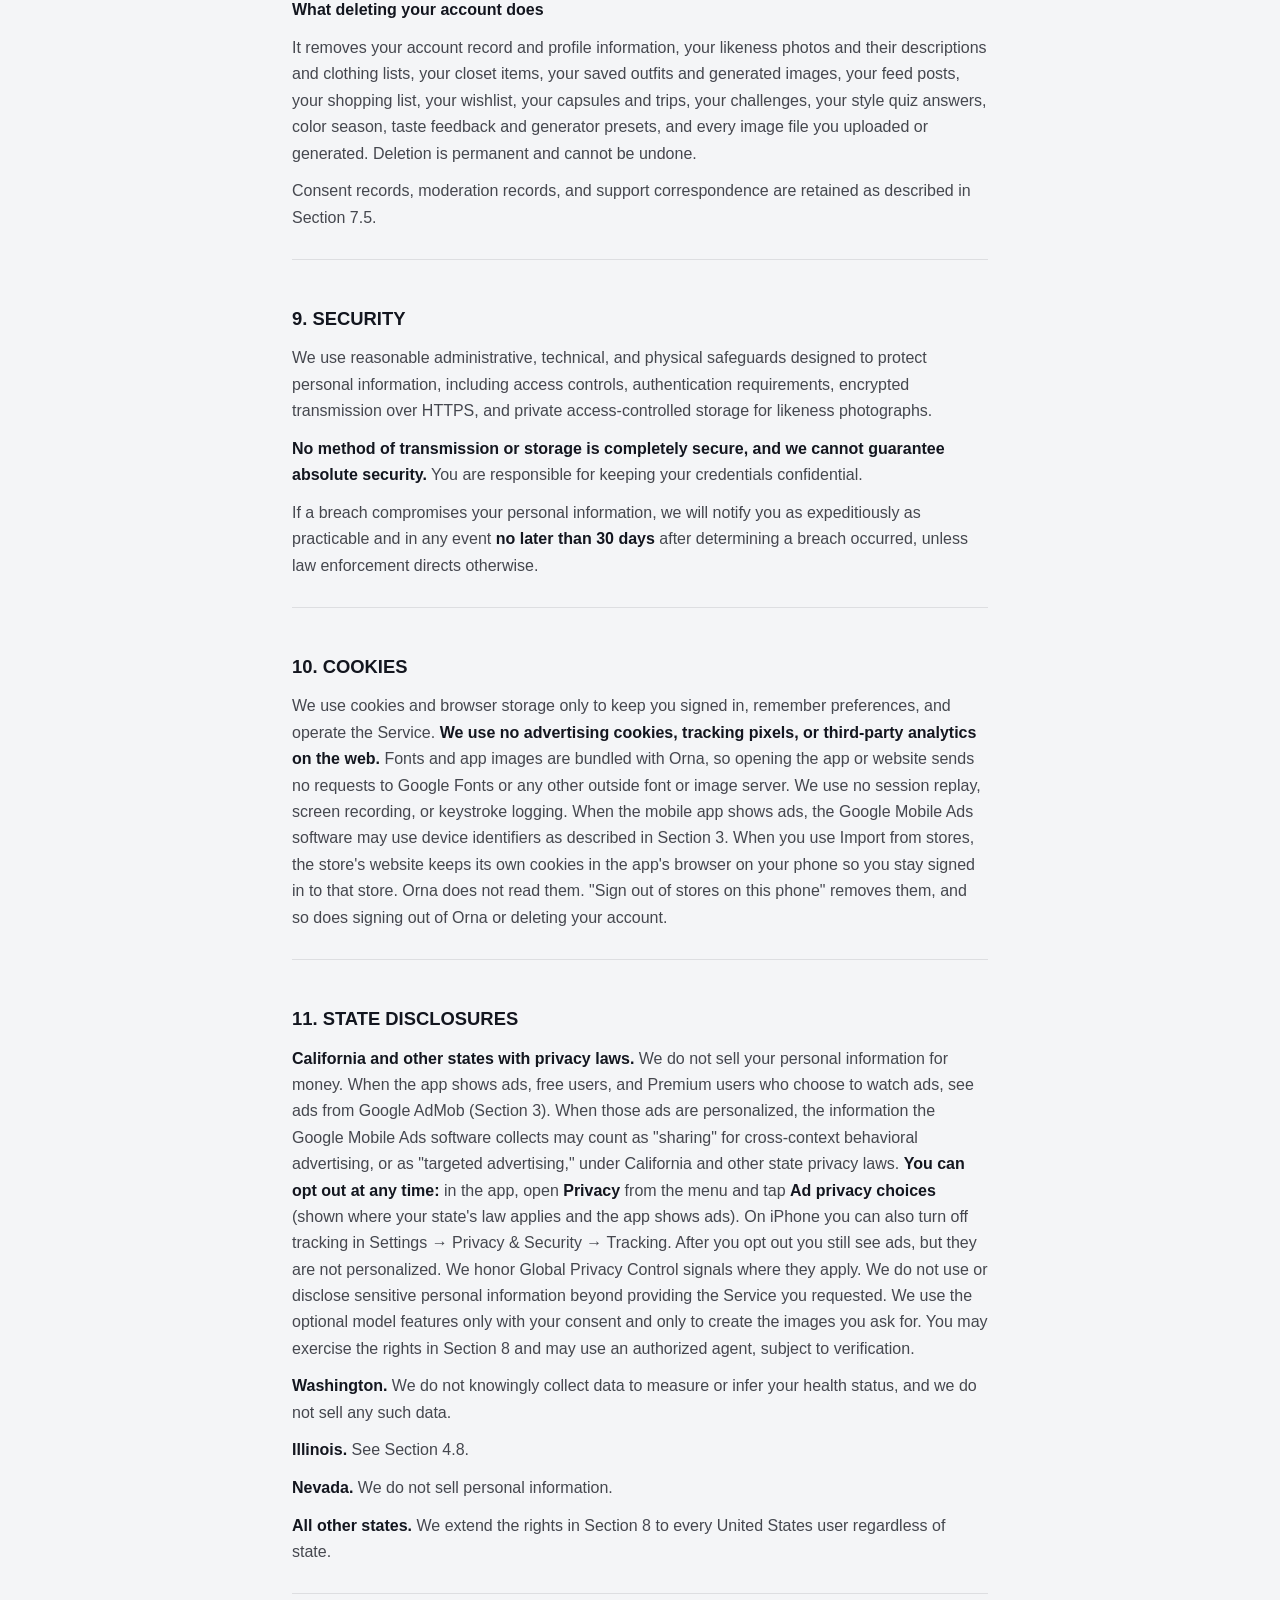
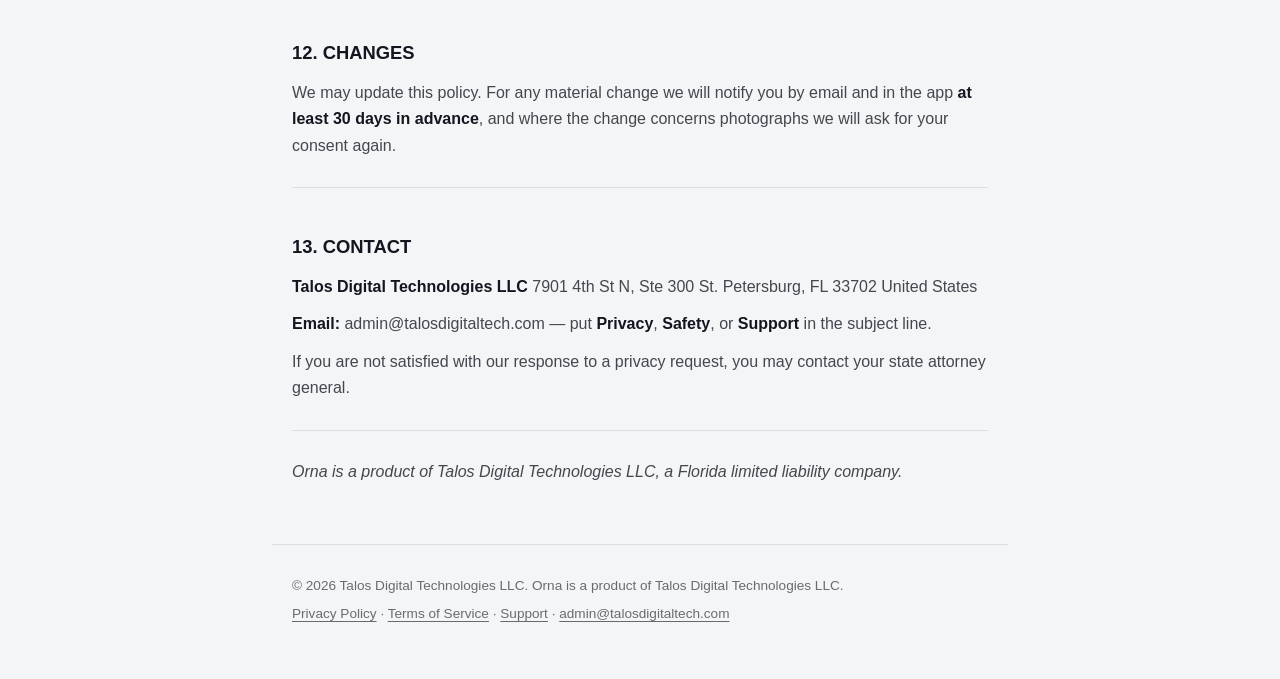
==== commit 9fc9c514: "Privacy and Terms: Discover saved looks, For you order, fashion pieces in Terms 7.3" ====
--- a/privacy/index.html
+++ b/privacy/index.html
@@ -82,7 +82,7 @@
 <p><strong>Birth month and year.</strong> Asked before your account is created. We use it only to confirm you are 18 or older and to work out your age for styling. It cannot be changed in the app afterwards.</p>
 <p><strong>Profile and styling information.</strong> Gender, age, skin tone, body size, body measurements (optional), style preferences, bio, avatar, and display preferences. If you take the optional style quiz, we save your answers (styles and colors you like or avoid, fit, your typical week, budget tier and favorite stores). If you take the color season quiz, we save only the resulting season, not your answers to its questions. The chest, waist, hips, inseam and shoe size you save in your Size book are visible only to you and are never sent to our AI provider.</p>
 <p><strong>Model features (optional).</strong> If you choose features for your generated model (for example East Asian or Black / African), we use them only to describe your model&#x27;s face and hair when we create an outfit image without your likeness. Because this choice can reveal racial or ethnic origin, it is optional, off unless you choose it, and never used for anything else: not for ads, recommendations or taste learning. Choosing &quot;Let Orna decide&quot; deletes it right away, and it is deleted with your account.</p>
-<p><strong>What Orna learns about your taste.</strong> To make suggestions fit you, we save your thumbs up and down (with the reason, if you give one), outfits you ask not to see again, which stores you tap, and which outfit-generator settings you pick. With your favorites and what you log as worn, these decide the order of outfits, pieces and stores you are shown. They are not sent to our AI provider and are not used for advertising. You can see and reset them anytime on the Your Style page.</p>
+<p><strong>What Orna learns about your taste.</strong> To make suggestions fit you, we save your thumbs up and down (with the reason, if you give one), outfits you ask not to see again, which stores you tap, and which outfit-generator settings you pick. With your favorites and what you log as worn, these decide the order of outfits, pieces and stores you are shown. They are not sent to our AI provider and are not used for advertising. You can see and reset them anytime on the Your Style page. Discover&#x27;s For you order uses your style quiz answers, the styles you generate and the looks you save. It is worked out in our database and uses no AI.</p>
 <p><strong>Premium styling features.</strong> If you have Orna Premium, Style DNA, Ideas from my closet and the &quot;why it works&quot; line on Today&#x27;s pick send our AI provider a short text summary (Section 4.3). For Style DNA: how many pieces your closet has by category, color and brand, your most-worn pieces, how many days you logged an outfit, the names of your favorite outfits, your style quiz answers and your color season. For closet ideas and &quot;why it works&quot;: a description of each piece involved (type, category, color, fit and material). No photos, and never your model features, skin tone, age or the taste data above. We save your Style DNA and each &quot;why it works&quot; line to your account; they are deleted with your account.</p>
 <p><strong>Photographs you upload.</strong></p>
 <ul>
@@ -92,7 +92,7 @@
 <li>Photographs used for virtual try-on</li>
 </ul>
 <p><strong>Information our AI generates from your photos.</strong> Short <strong>text</strong> descriptions of your face and build, plus a skin tone label and color value. For likeness photos, also a short list of the clothing you are wearing in them (for example, &quot;black crew-neck t-shirt&quot;). Clothing attributes such as item type, colors, fit, and style category. Generated outfit images and styling analyses.</p>
-<p><strong>Content you create.</strong> Saved outfits, community feed posts, captions, likes, comments, shopping list items, wishlist items (including the links and pictures you add), the stores you star and basics you hide, capsules, trips you plan (destination, dates, activities and packing list), challenges you join (and purchases you mark as gifts or replacements), the layout of your Home screen, collage pictures you arrange from your closet photos, the status and notes you give your pieces, such as a repair note, when you last washed a piece and the cost-per-wear goals you set, support messages, and reports you submit about other users.</p>
+<p><strong>Content you create.</strong> Saved outfits, community feed posts, captions, likes, comments, shopping list items, wishlist items (including the links and pictures you add), the stores you star and basics you hide, capsules, trips you plan (destination, dates, activities and packing list), challenges you join (and purchases you mark as gifts or replacements), the layout of your Home screen, collage pictures you arrange from your closet photos, the status and notes you give your pieces, such as a repair note, when you last washed a piece and the cost-per-wear goals you set, the Discover looks you save, support messages, and reports you submit about other users.</p>
 <p><strong>Reports about AI results.</strong> If you use &quot;Report this image&quot; or &quot;Report this result&quot;, we save the reason you choose, any note you add (up to 500 characters), the kind of result (outfit, Try-On or Stylist) and a short description of it, such as the style or outfit name, or for the Stylist the occasion and a short summary. We never save your prompt or a photo of you with a report. A reported image is removed from your saved looks right away.</p>
 <p><strong>Items you import from stores.</strong> If you use Import from stores, Orna opens the store&#x27;s own website inside the app and you sign in there. Orna never sees, stores or fills in your store password. On the store&#x27;s order-history page only, Orna reads the order list you are looking at (item name, picture, price, order date, and size or color when shown) and shows it to you on your phone. <strong>Only the items you choose to add are saved to your Orna account</strong>, as closet items. The rest of the list is discarded when you close the import and is never sent to us. To keep the feature working we record that a page was read (which store, whether items were found, and whether you use iPhone or Android). This record has no account identifier and no order details.</p>
 <p><strong>A copy on your phone.</strong> So you can look at your closet, outfits, calendar and trips without a connection, the app keeps a copy of them, small copies of their pictures and your profile on your phone. It never leaves your phone and is deleted when you sign out or delete your account. If you add the Orna widget to your Android home screen, the app also keeps today&#x27;s outfit name, a small copy of its picture and the weather on your phone for the widget. Anyone who can see your home screen can see them. They are deleted when you sign out or delete your account, and you can remove the widget at any time.</p>
--- a/styles.css
+++ b/styles.css
@@ -48,6 +48,9 @@
 .home { padding-top: 2.5rem; }
 .home h1 { letter-spacing: 0.22em; font-size: 2.1rem; }
 .cards { display: grid; gap: 0.75rem; margin-top: 1.75rem; }
+.about { margin-top: 2.5rem; }
+.features { padding-left: 1.2rem; }
+.features li { margin: 0.5rem 0; }
 .card {
   display: block; background: var(--card); border: 1px solid var(--line); border-radius: 1.25rem;
   padding: 1.1rem 1.25rem; text-decoration: none;
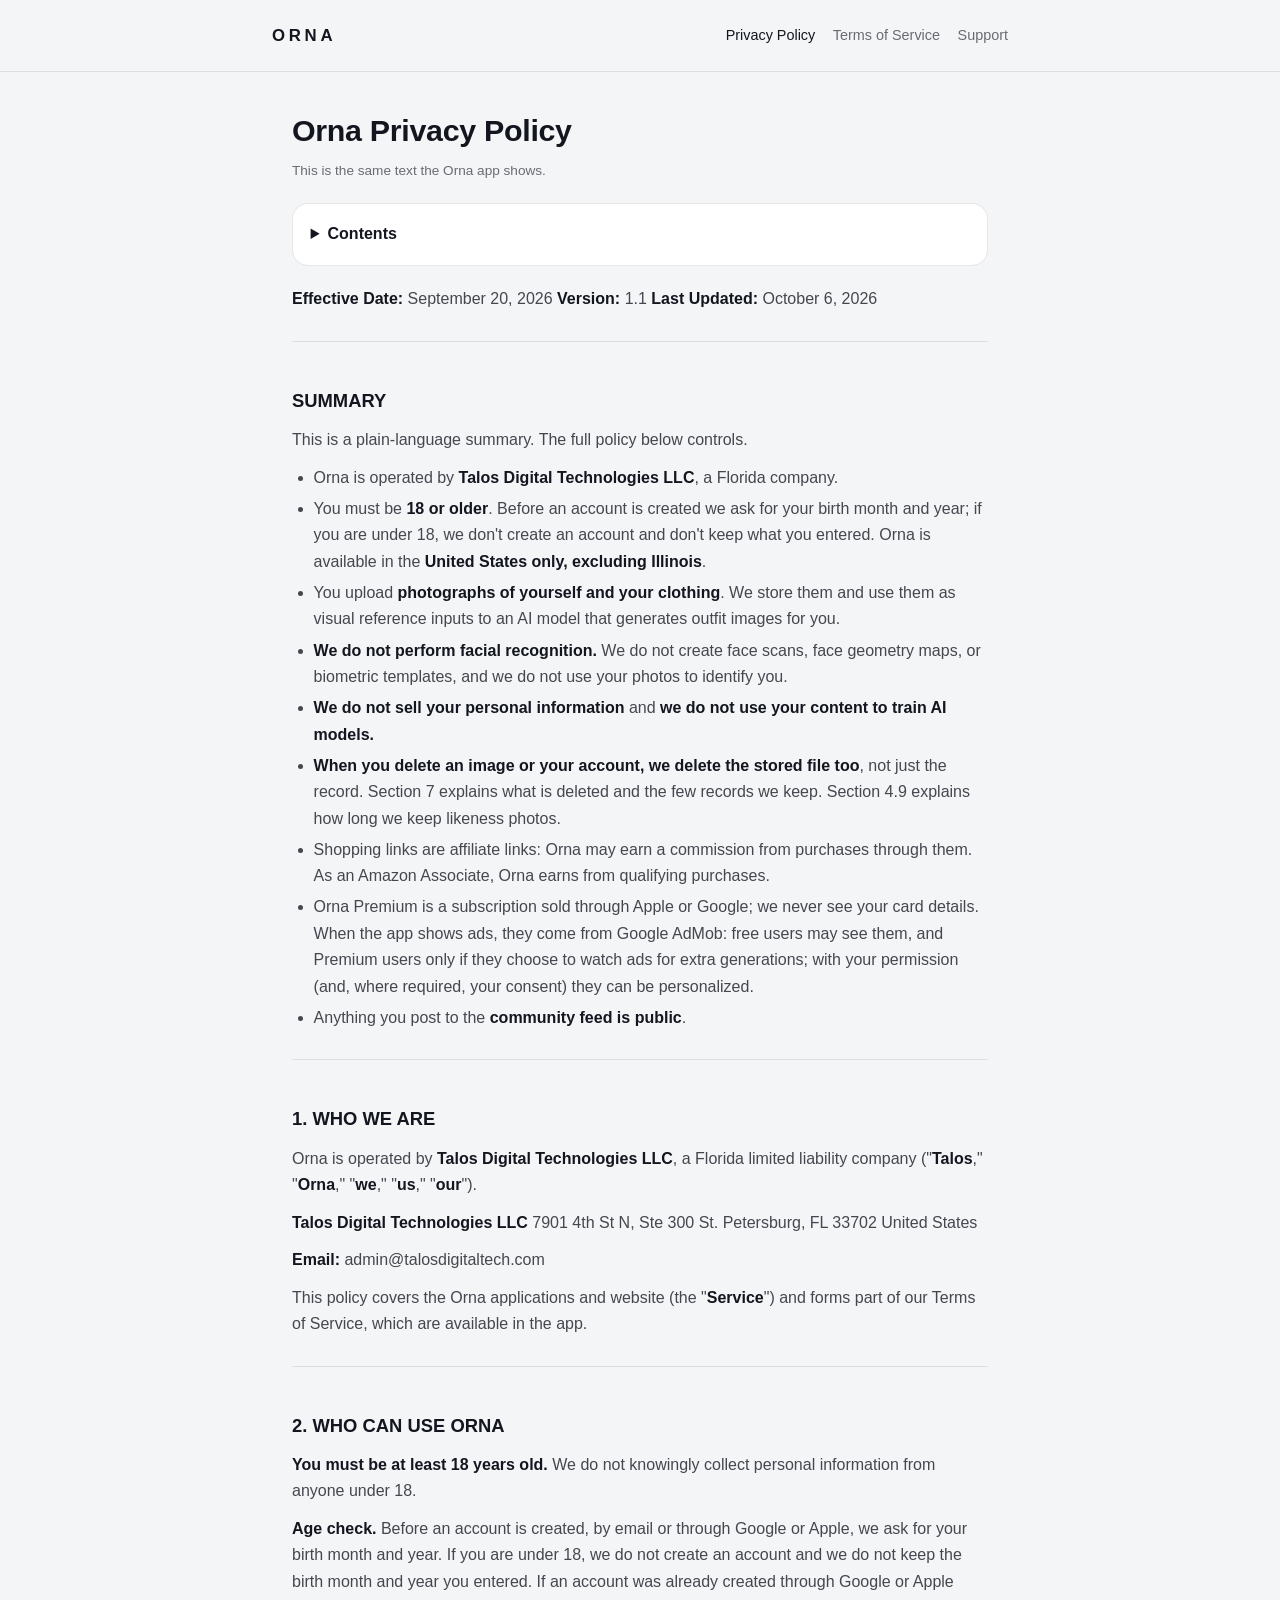
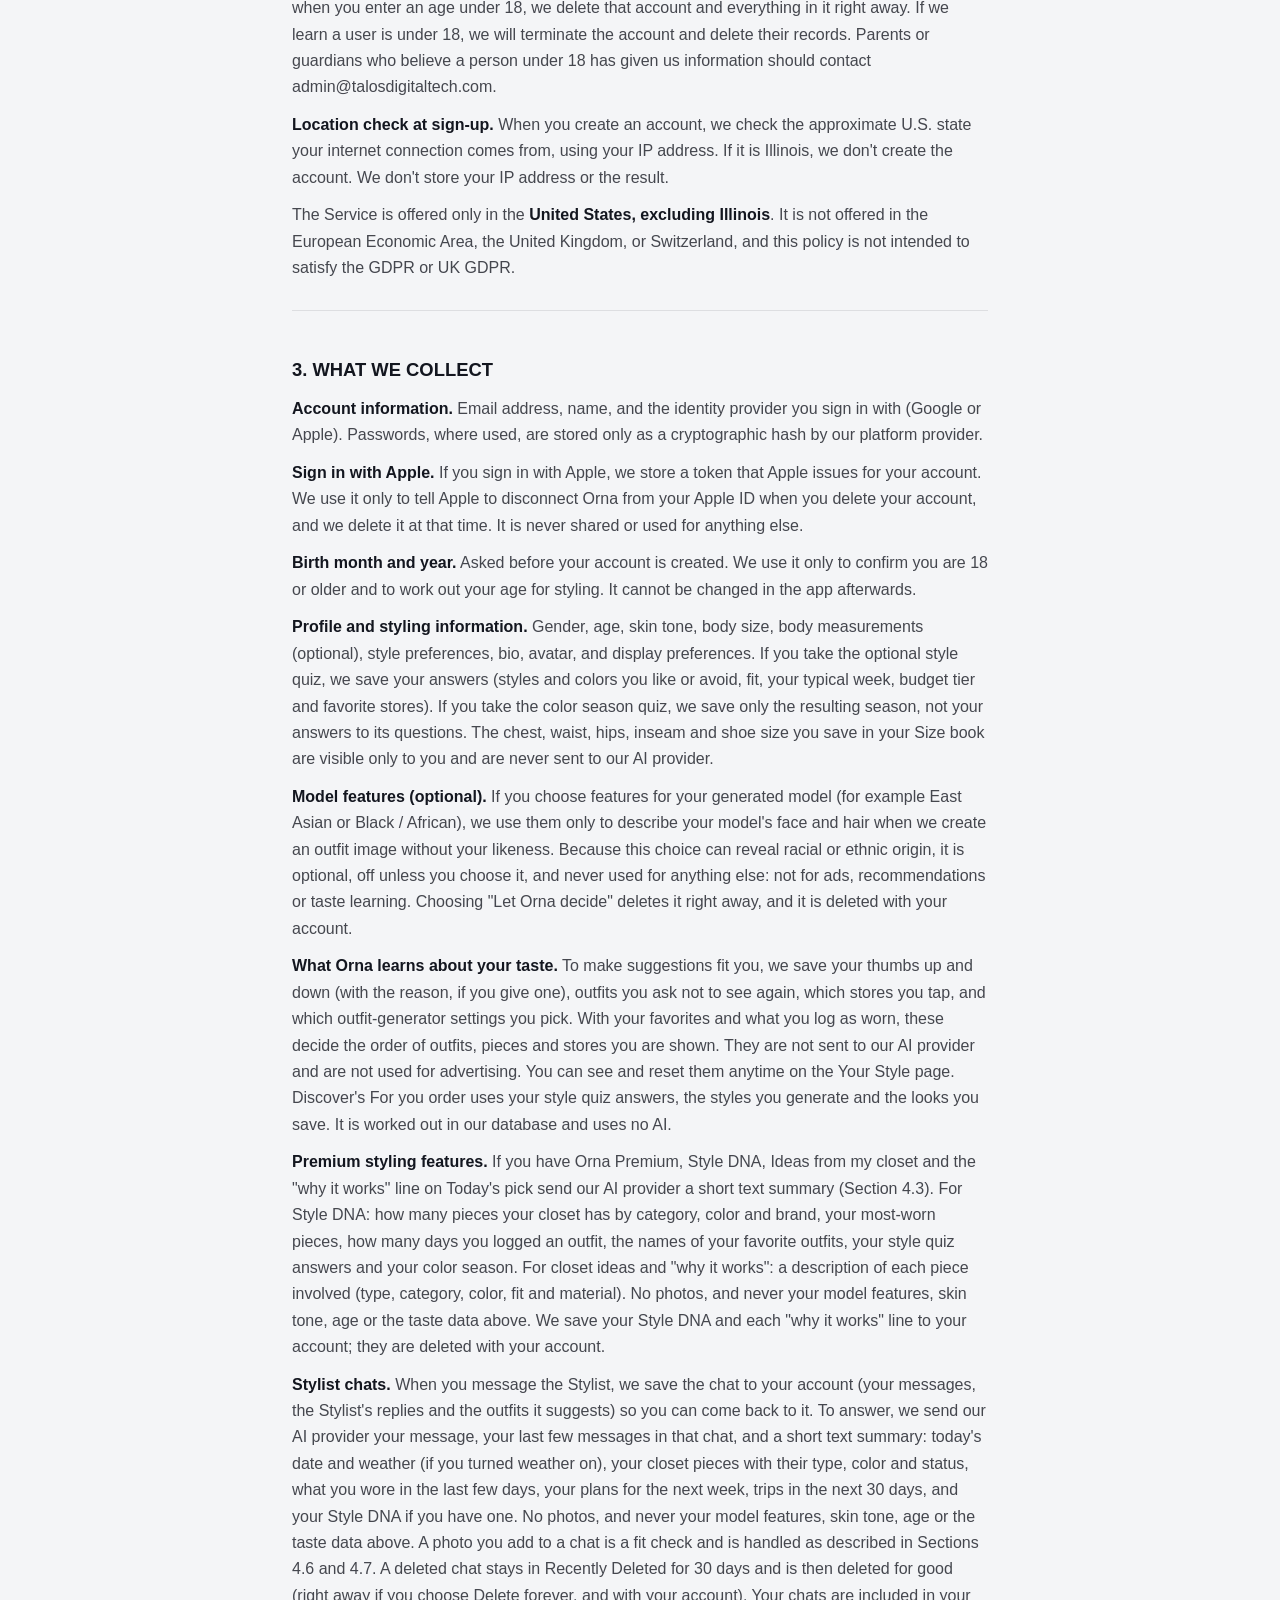
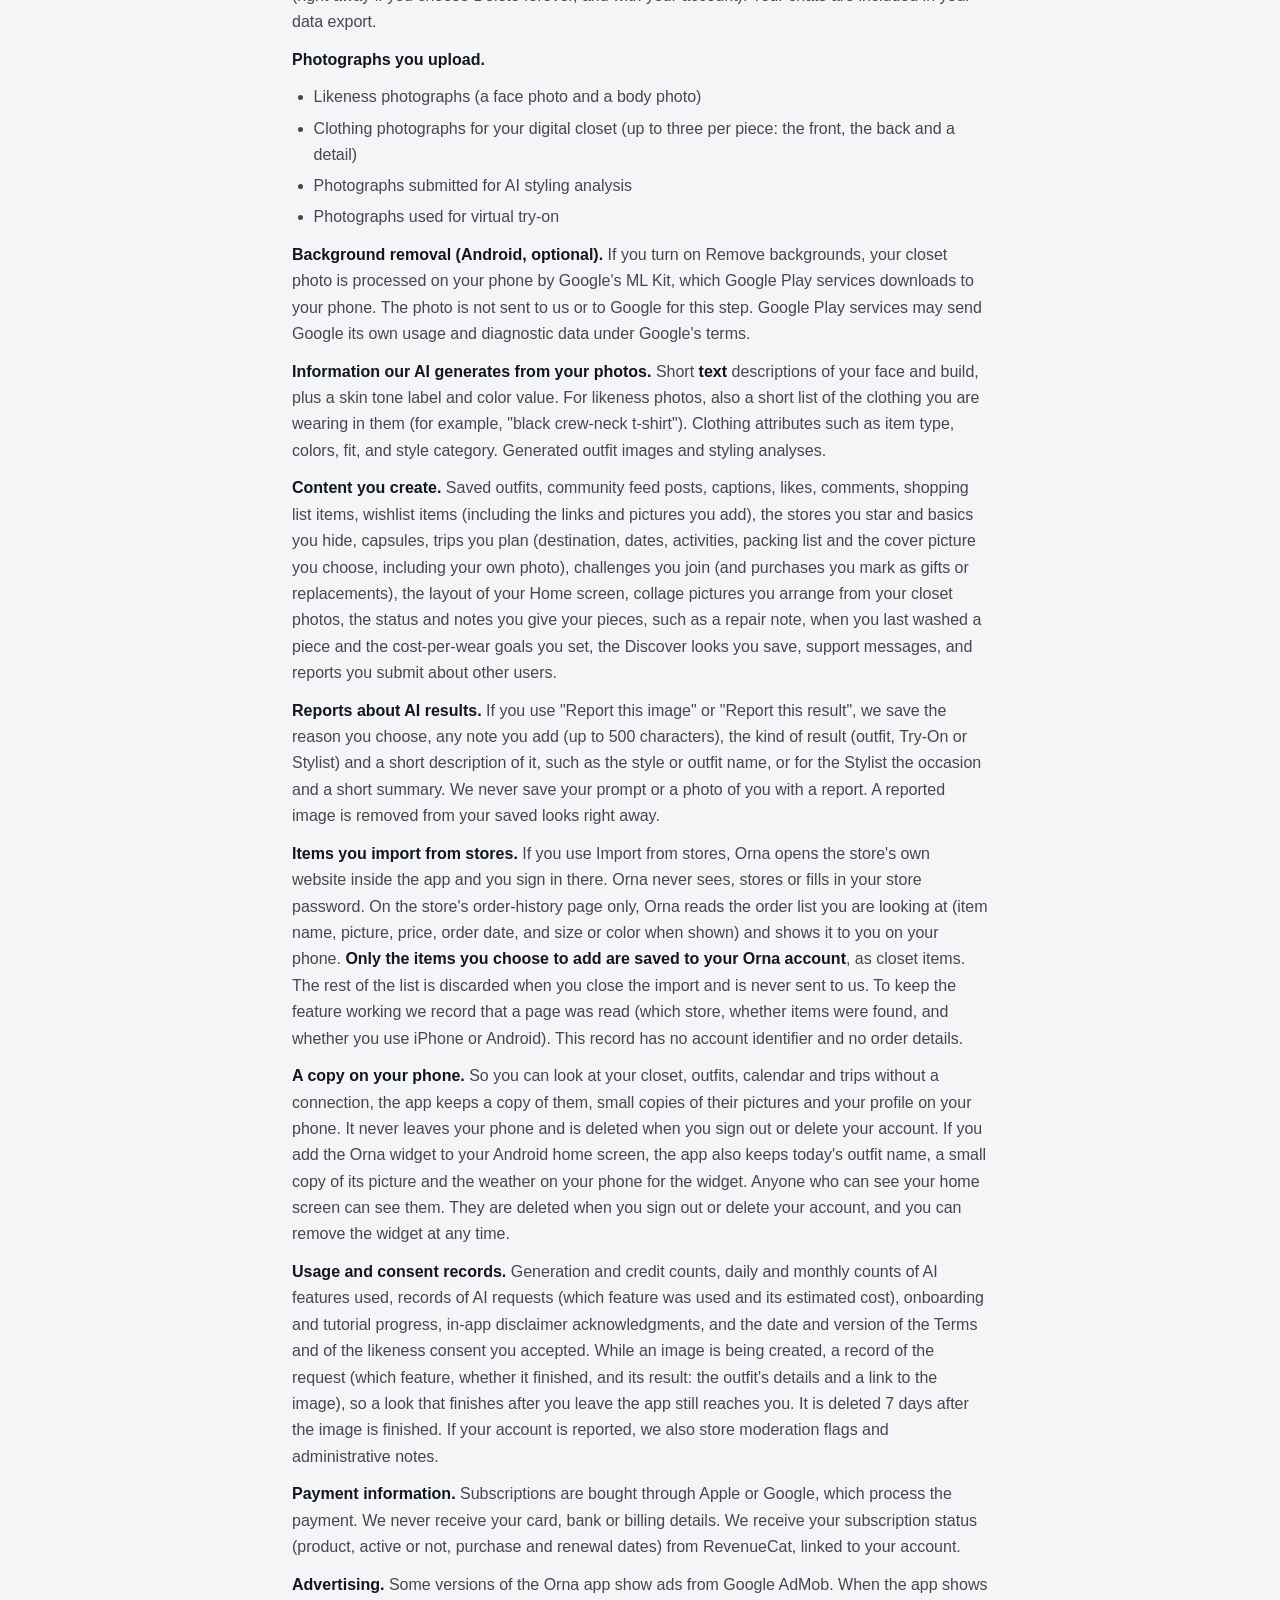
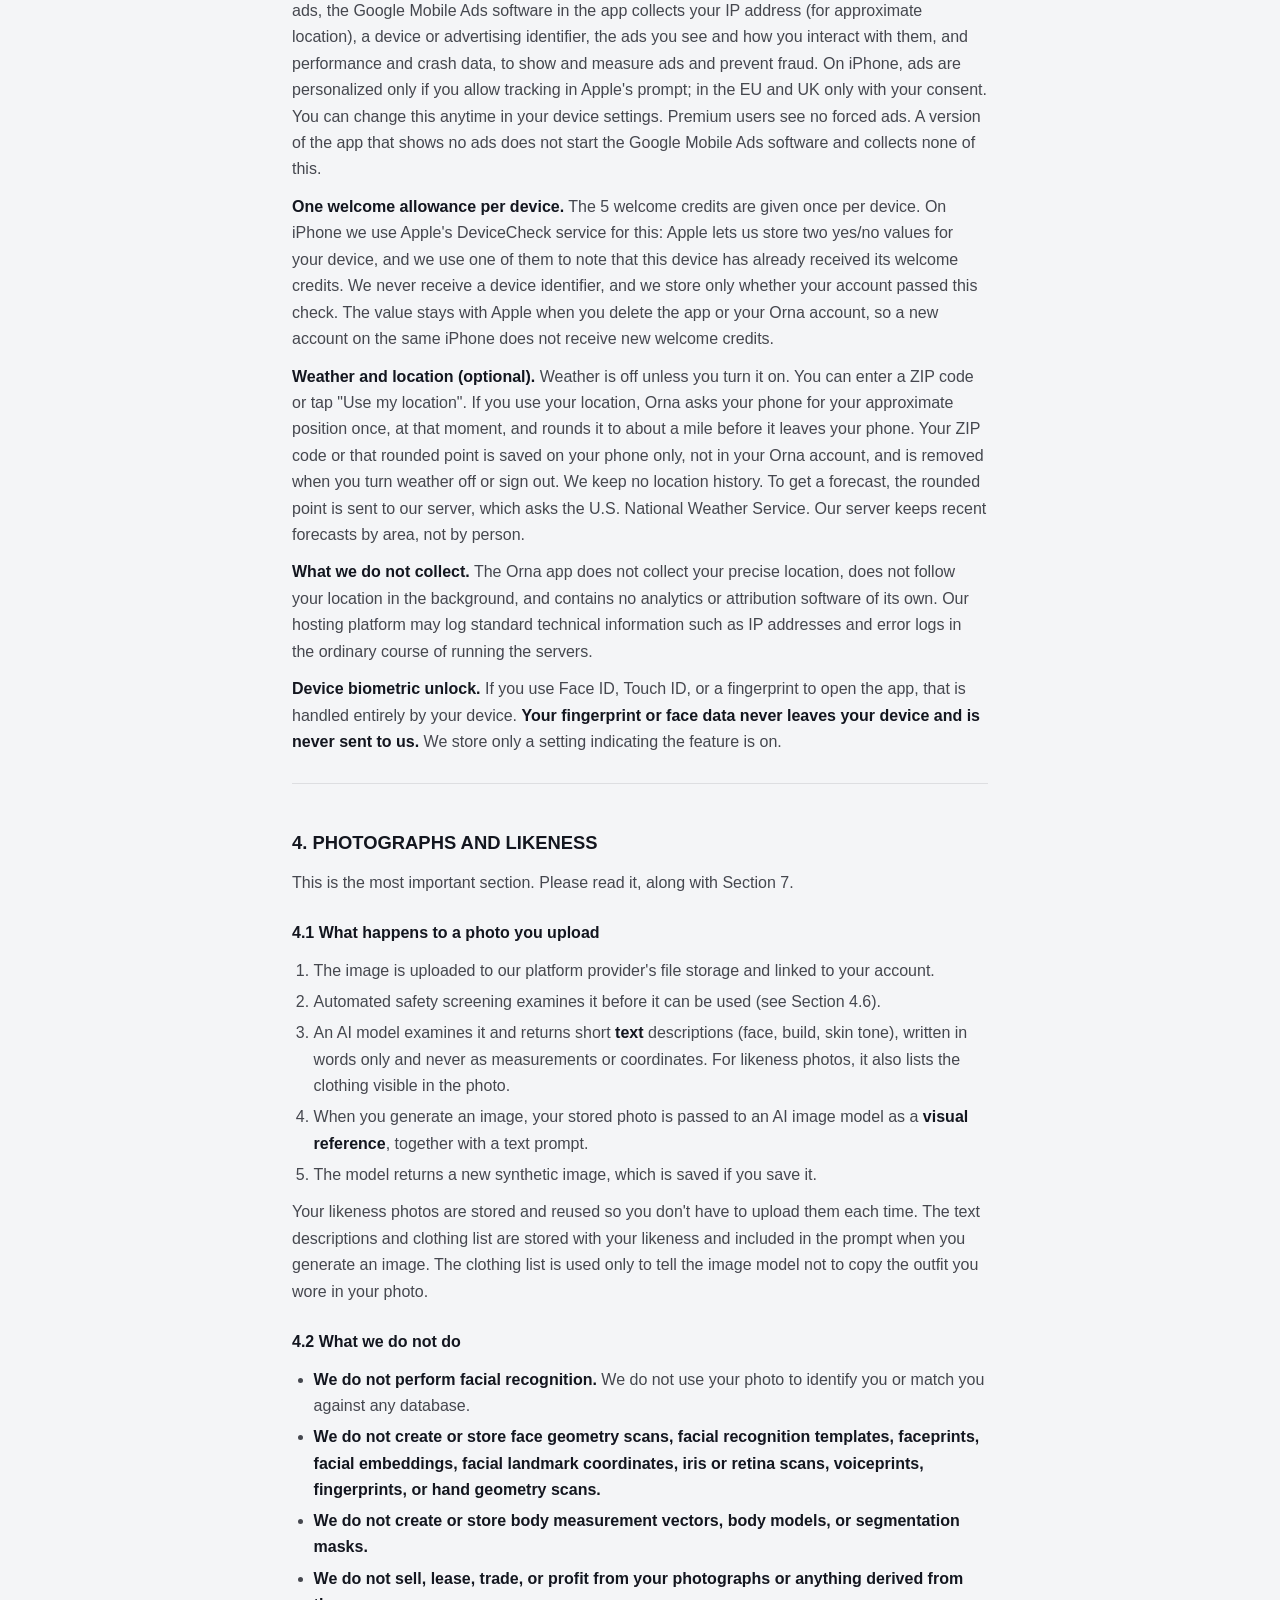
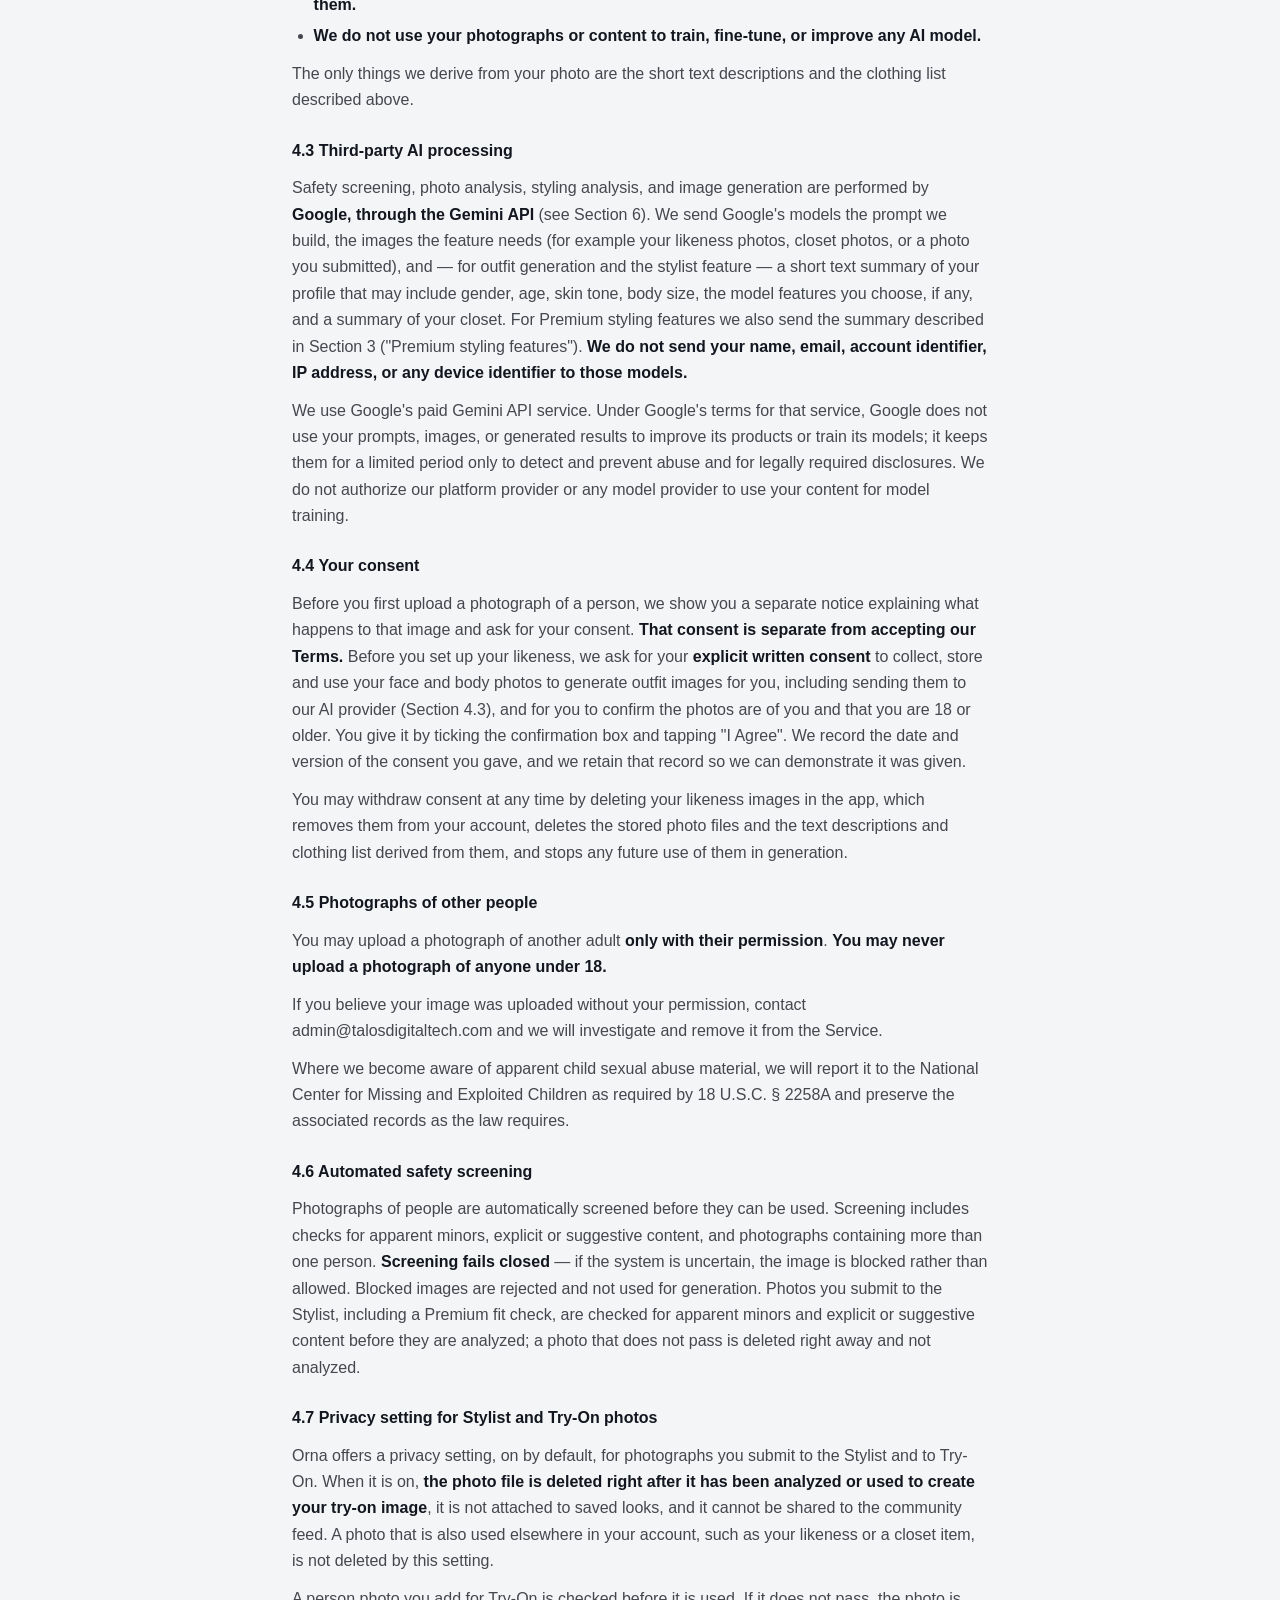
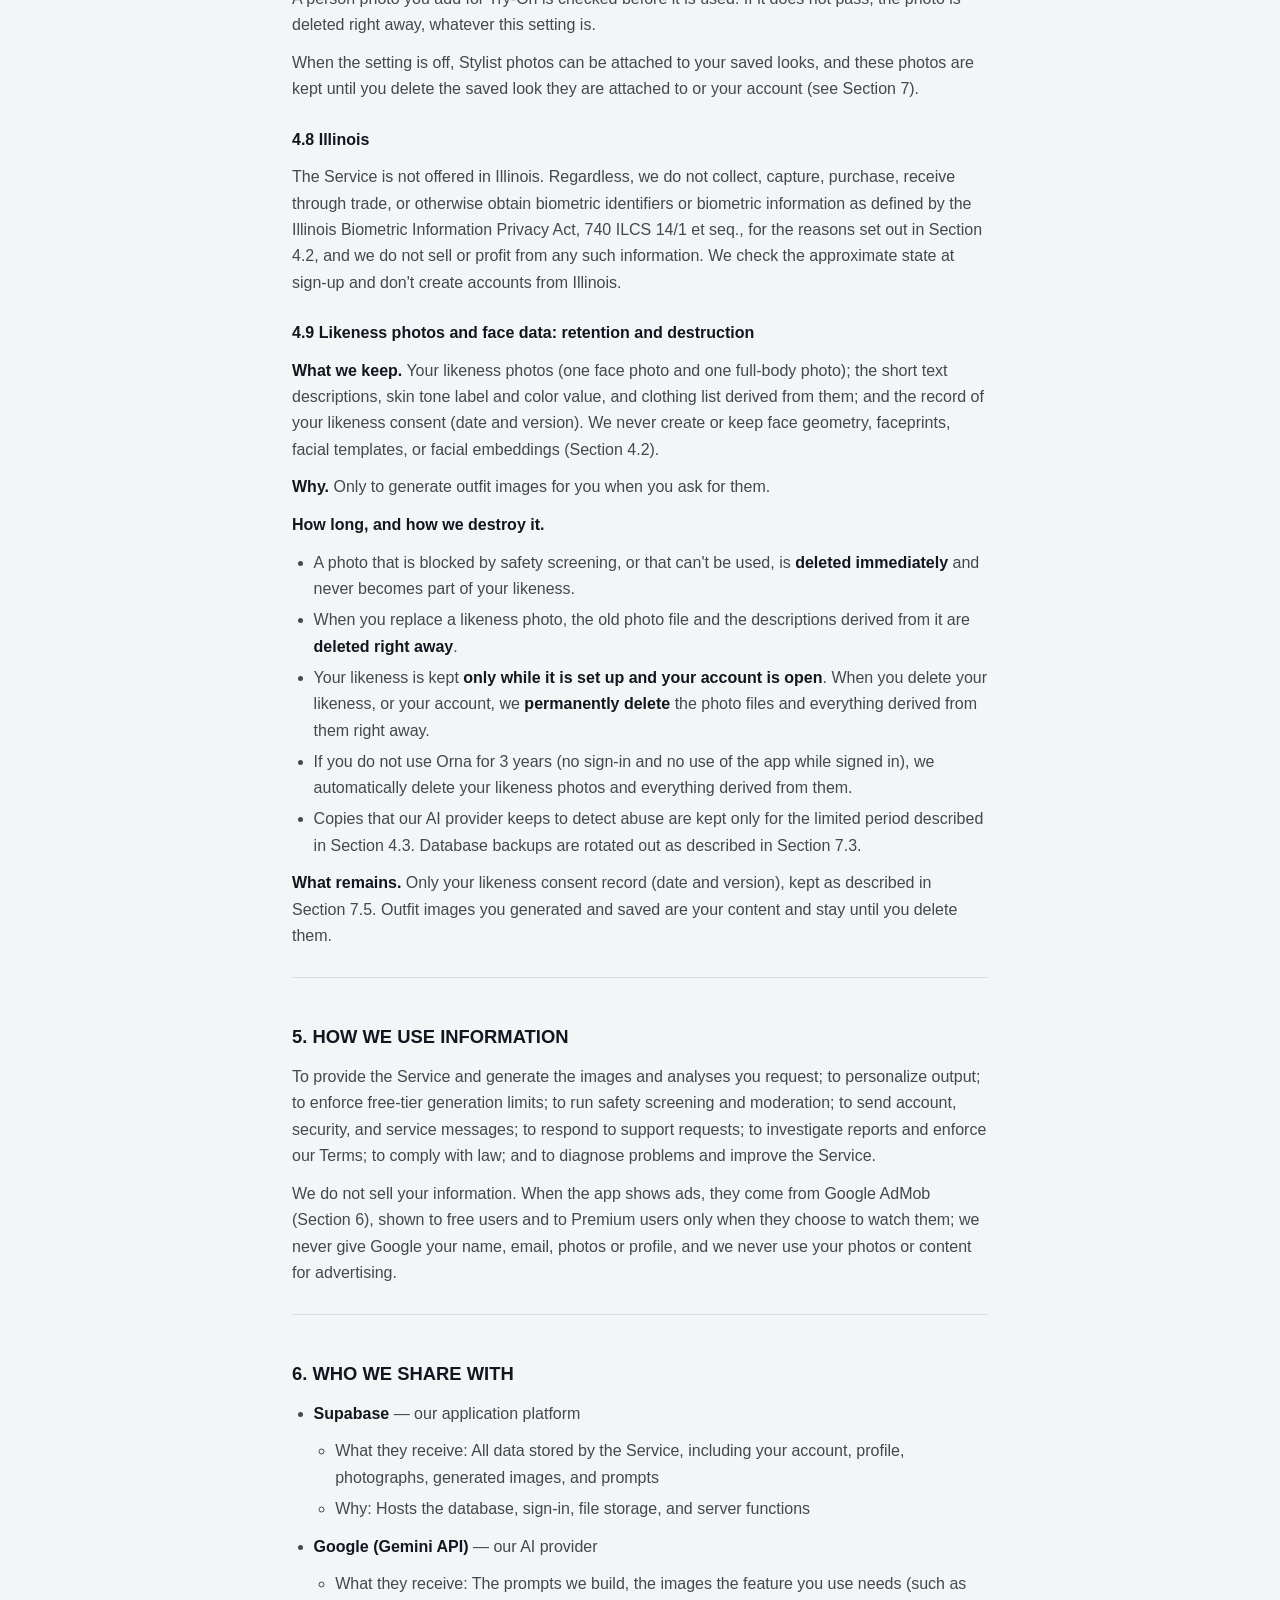
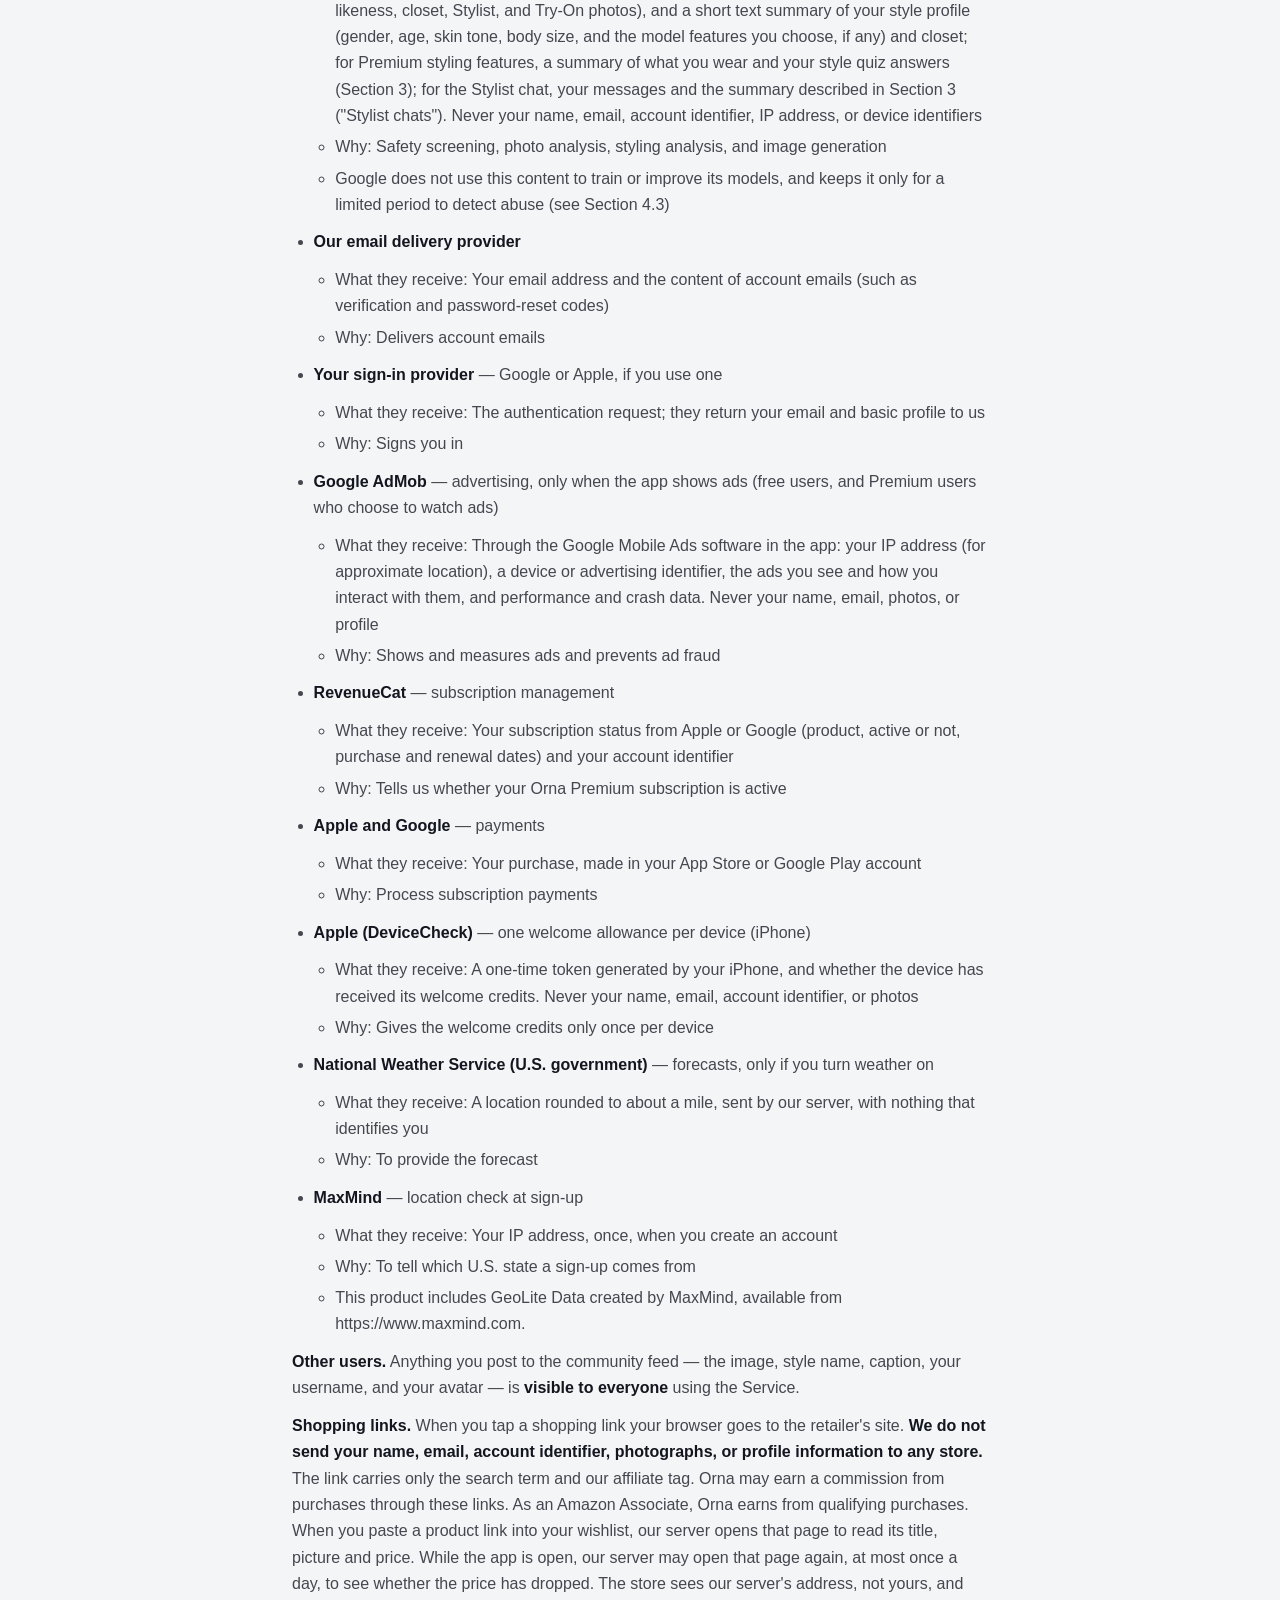
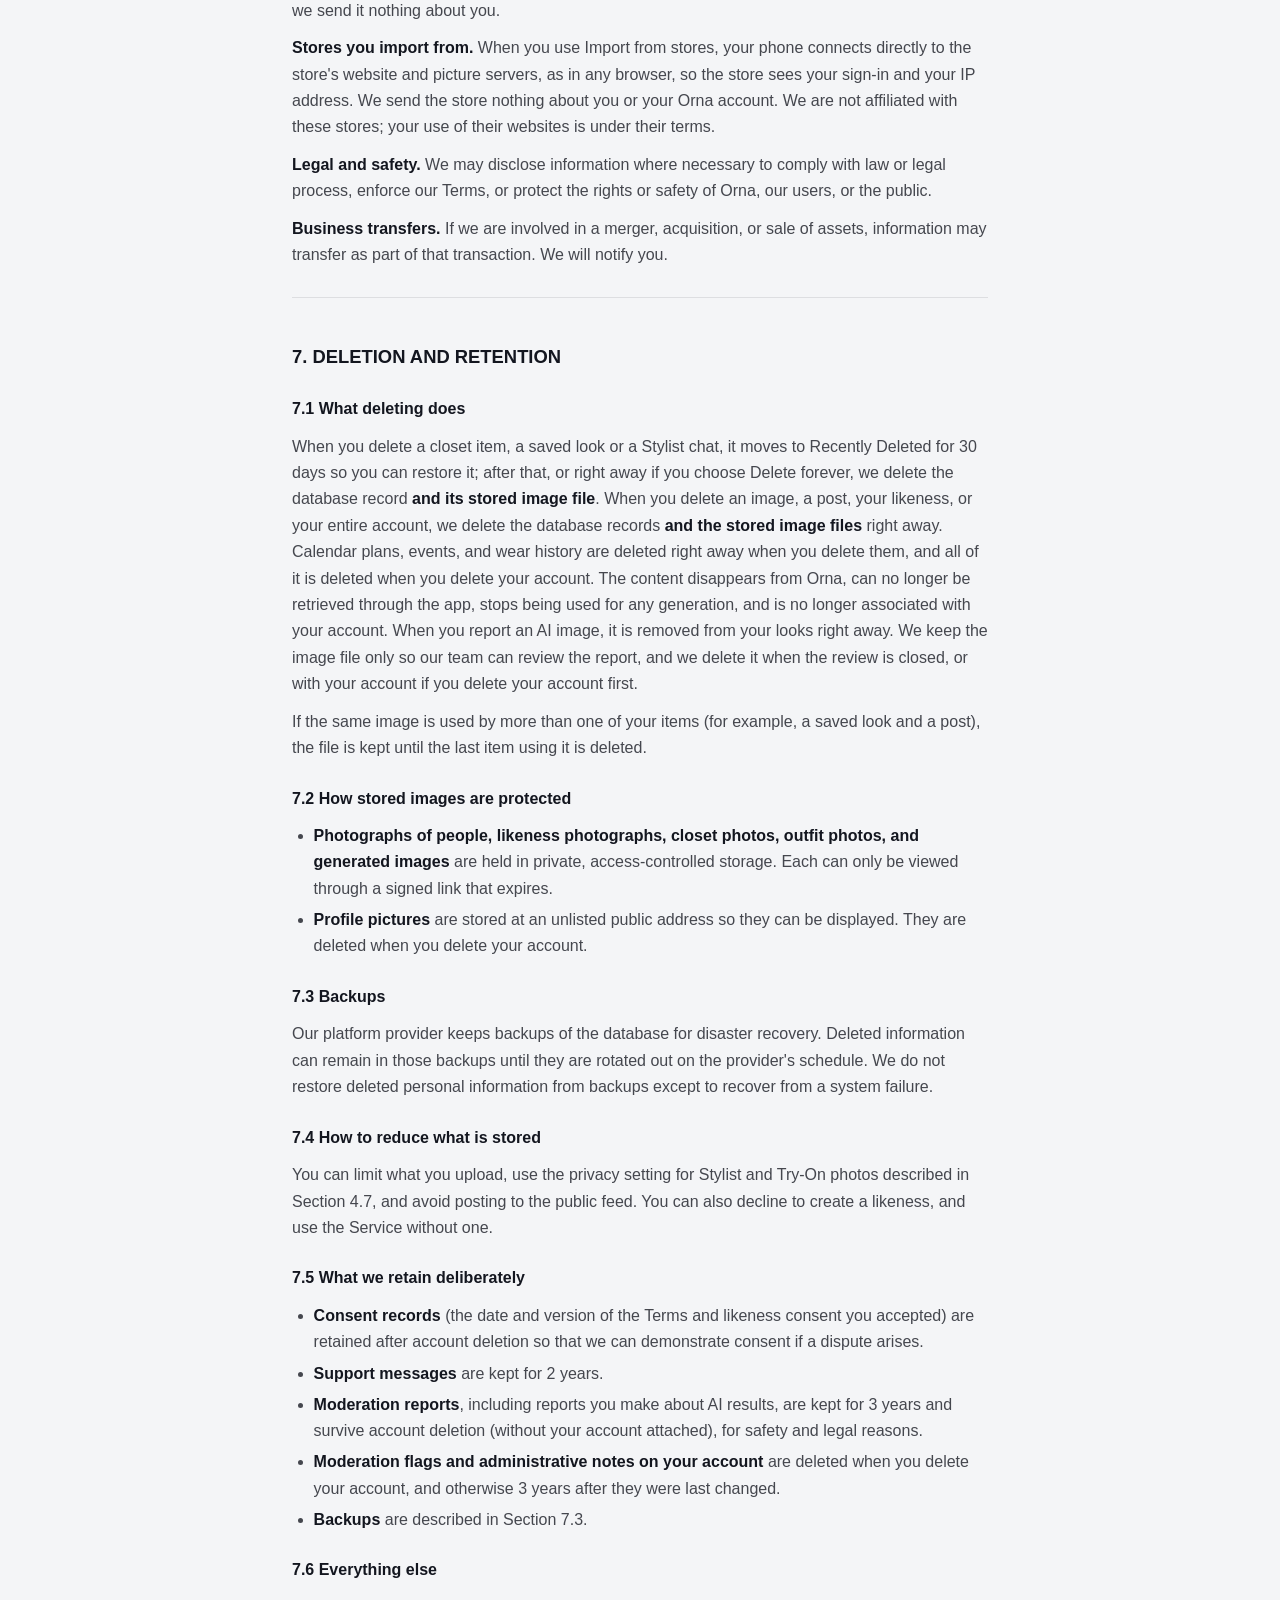
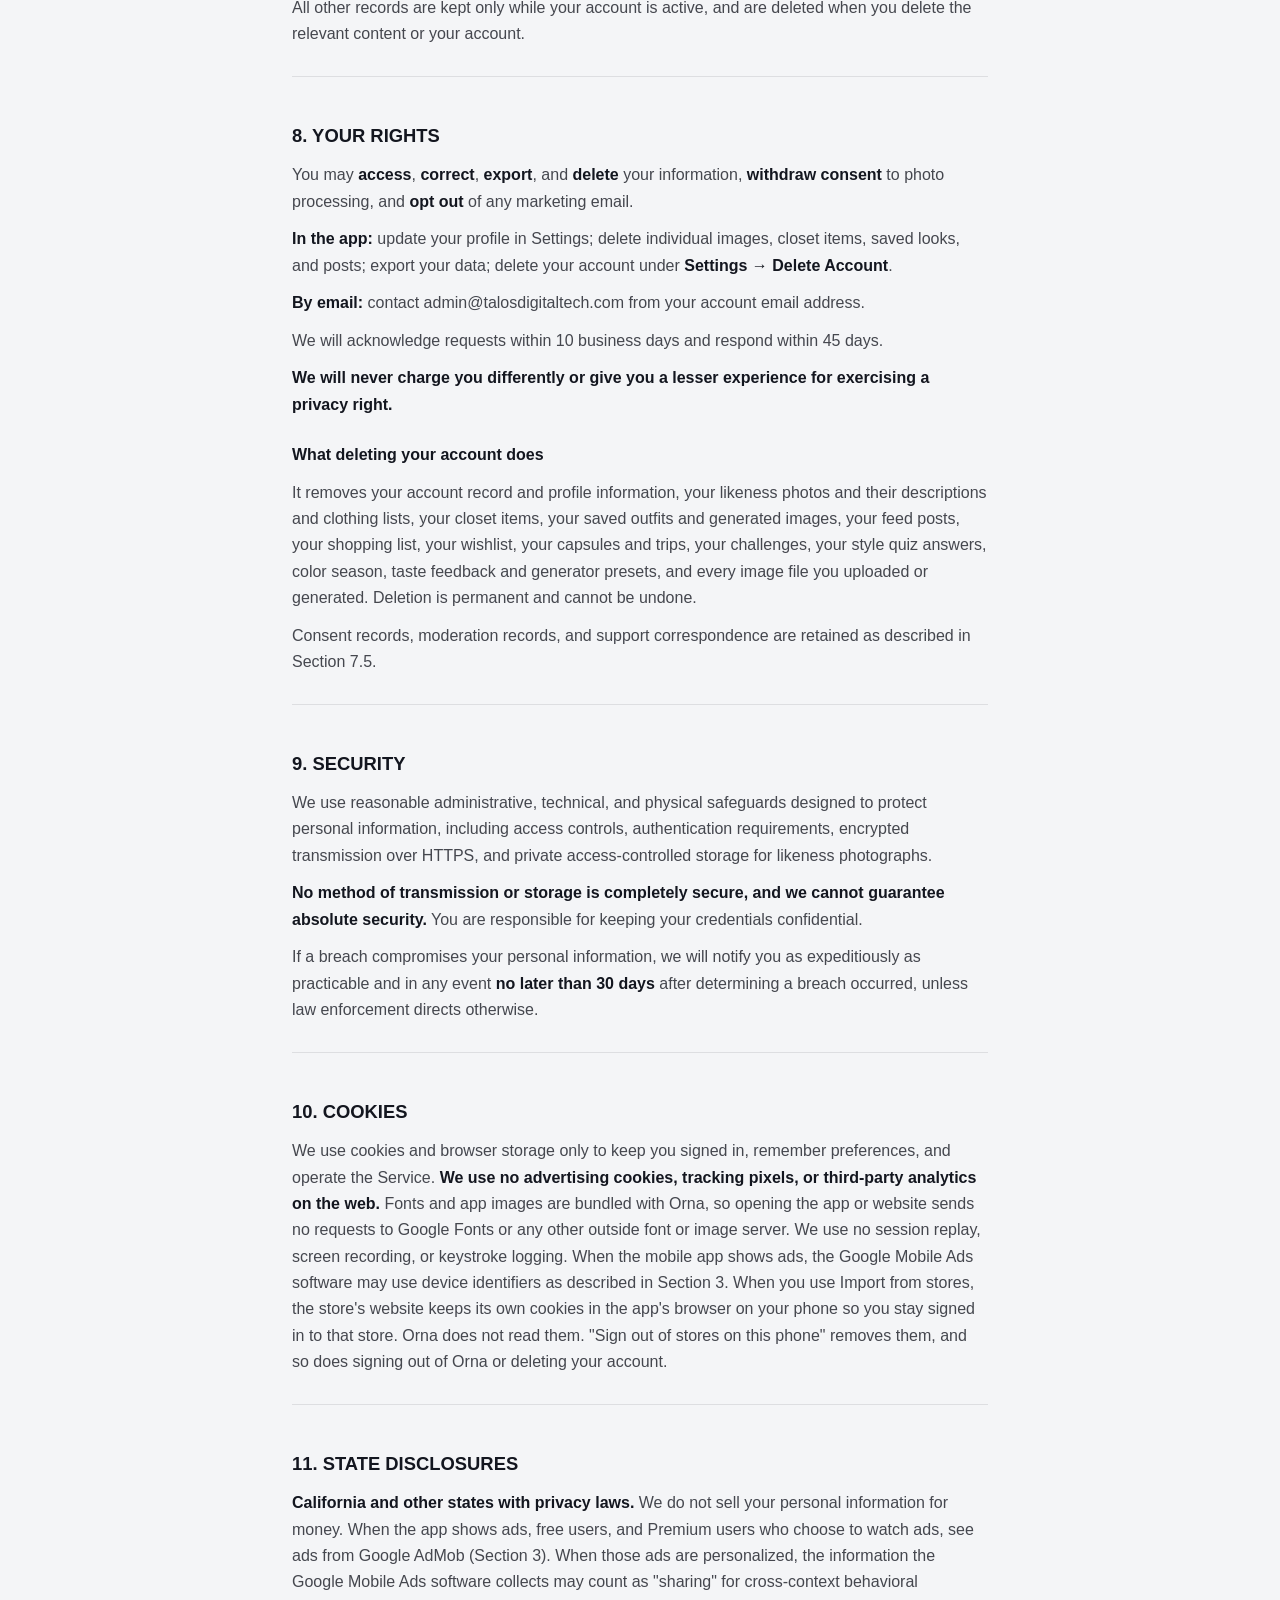
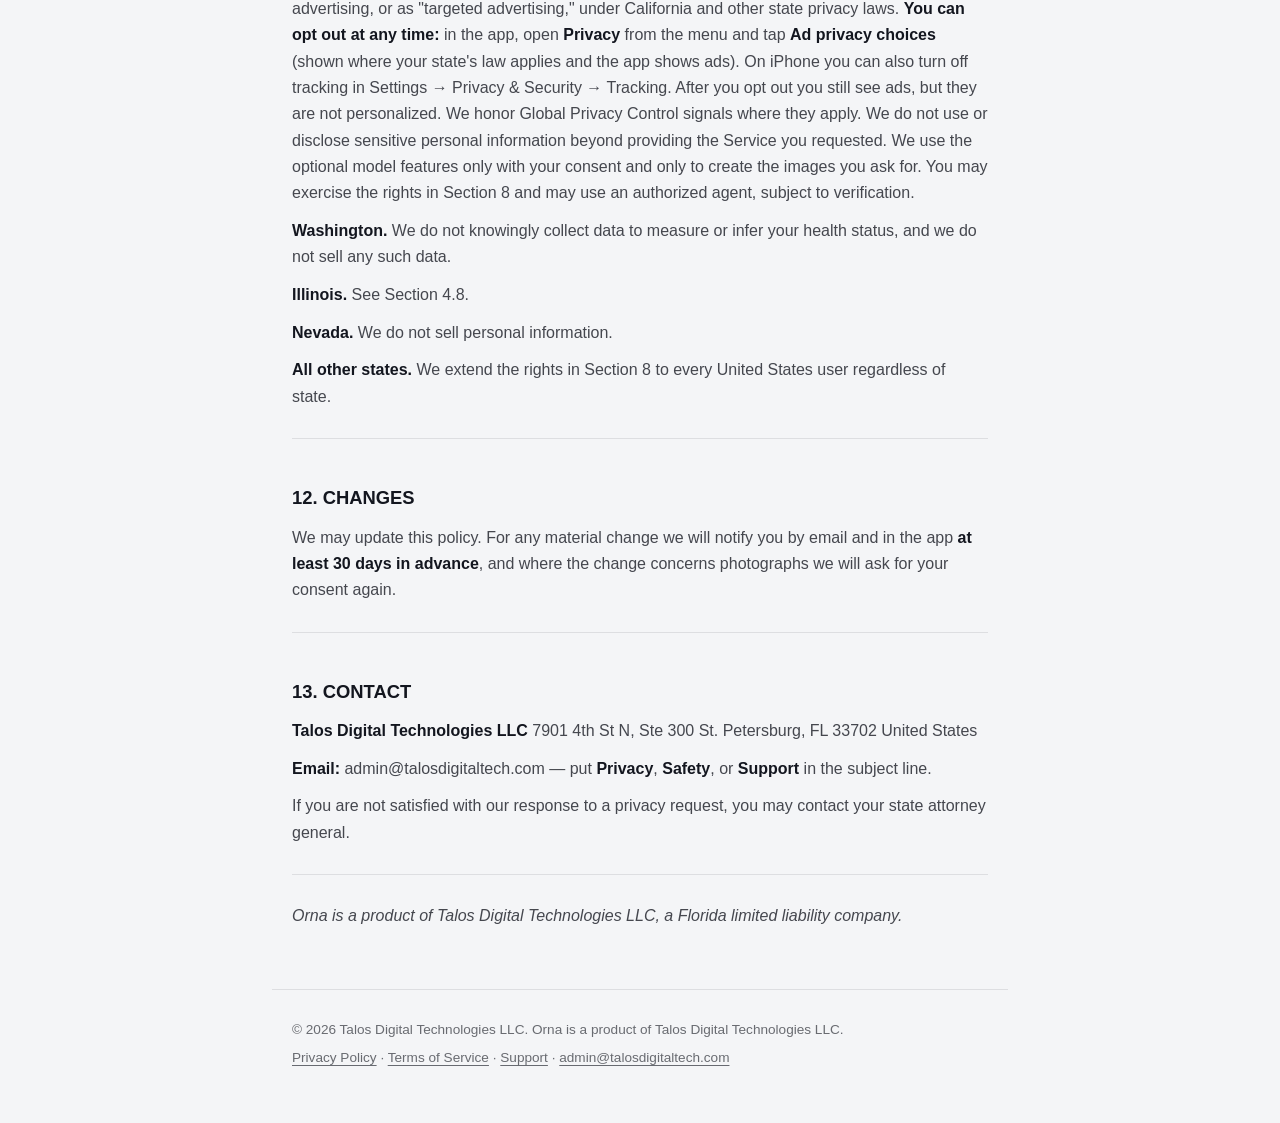
==== commit f547eab6: "Privacy: Stylist chats, background removal, trip covers" ====
--- a/privacy/index.html
+++ b/privacy/index.html
@@ -84,6 +84,7 @@
 <p><strong>Model features (optional).</strong> If you choose features for your generated model (for example East Asian or Black / African), we use them only to describe your model&#x27;s face and hair when we create an outfit image without your likeness. Because this choice can reveal racial or ethnic origin, it is optional, off unless you choose it, and never used for anything else: not for ads, recommendations or taste learning. Choosing &quot;Let Orna decide&quot; deletes it right away, and it is deleted with your account.</p>
 <p><strong>What Orna learns about your taste.</strong> To make suggestions fit you, we save your thumbs up and down (with the reason, if you give one), outfits you ask not to see again, which stores you tap, and which outfit-generator settings you pick. With your favorites and what you log as worn, these decide the order of outfits, pieces and stores you are shown. They are not sent to our AI provider and are not used for advertising. You can see and reset them anytime on the Your Style page. Discover&#x27;s For you order uses your style quiz answers, the styles you generate and the looks you save. It is worked out in our database and uses no AI.</p>
 <p><strong>Premium styling features.</strong> If you have Orna Premium, Style DNA, Ideas from my closet and the &quot;why it works&quot; line on Today&#x27;s pick send our AI provider a short text summary (Section 4.3). For Style DNA: how many pieces your closet has by category, color and brand, your most-worn pieces, how many days you logged an outfit, the names of your favorite outfits, your style quiz answers and your color season. For closet ideas and &quot;why it works&quot;: a description of each piece involved (type, category, color, fit and material). No photos, and never your model features, skin tone, age or the taste data above. We save your Style DNA and each &quot;why it works&quot; line to your account; they are deleted with your account.</p>
+<p><strong>Stylist chats.</strong> When you message the Stylist, we save the chat to your account (your messages, the Stylist&#x27;s replies and the outfits it suggests) so you can come back to it. To answer, we send our AI provider your message, your last few messages in that chat, and a short text summary: today&#x27;s date and weather (if you turned weather on), your closet pieces with their type, color and status, what you wore in the last few days, your plans for the next week, trips in the next 30 days, and your Style DNA if you have one. No photos, and never your model features, skin tone, age or the taste data above. A photo you add to a chat is a fit check and is handled as described in Sections 4.6 and 4.7. A deleted chat stays in Recently Deleted for 30 days and is then deleted for good (right away if you choose Delete forever, and with your account). Your chats are included in your data export.</p>
 <p><strong>Photographs you upload.</strong></p>
 <ul>
 <li>Likeness photographs (a face photo and a body photo)</li>
@@ -91,8 +92,9 @@
 <li>Photographs submitted for AI styling analysis</li>
 <li>Photographs used for virtual try-on</li>
 </ul>
+<p><strong>Background removal (Android, optional).</strong> If you turn on Remove backgrounds, your closet photo is processed on your phone by Google&#x27;s ML Kit, which Google Play services downloads to your phone. The photo is not sent to us or to Google for this step. Google Play services may send Google its own usage and diagnostic data under Google&#x27;s terms.</p>
 <p><strong>Information our AI generates from your photos.</strong> Short <strong>text</strong> descriptions of your face and build, plus a skin tone label and color value. For likeness photos, also a short list of the clothing you are wearing in them (for example, &quot;black crew-neck t-shirt&quot;). Clothing attributes such as item type, colors, fit, and style category. Generated outfit images and styling analyses.</p>
-<p><strong>Content you create.</strong> Saved outfits, community feed posts, captions, likes, comments, shopping list items, wishlist items (including the links and pictures you add), the stores you star and basics you hide, capsules, trips you plan (destination, dates, activities and packing list), challenges you join (and purchases you mark as gifts or replacements), the layout of your Home screen, collage pictures you arrange from your closet photos, the status and notes you give your pieces, such as a repair note, when you last washed a piece and the cost-per-wear goals you set, the Discover looks you save, support messages, and reports you submit about other users.</p>
+<p><strong>Content you create.</strong> Saved outfits, community feed posts, captions, likes, comments, shopping list items, wishlist items (including the links and pictures you add), the stores you star and basics you hide, capsules, trips you plan (destination, dates, activities, packing list and the cover picture you choose, including your own photo), challenges you join (and purchases you mark as gifts or replacements), the layout of your Home screen, collage pictures you arrange from your closet photos, the status and notes you give your pieces, such as a repair note, when you last washed a piece and the cost-per-wear goals you set, the Discover looks you save, support messages, and reports you submit about other users.</p>
 <p><strong>Reports about AI results.</strong> If you use &quot;Report this image&quot; or &quot;Report this result&quot;, we save the reason you choose, any note you add (up to 500 characters), the kind of result (outfit, Try-On or Stylist) and a short description of it, such as the style or outfit name, or for the Stylist the occasion and a short summary. We never save your prompt or a photo of you with a report. A reported image is removed from your saved looks right away.</p>
 <p><strong>Items you import from stores.</strong> If you use Import from stores, Orna opens the store&#x27;s own website inside the app and you sign in there. Orna never sees, stores or fills in your store password. On the store&#x27;s order-history page only, Orna reads the order list you are looking at (item name, picture, price, order date, and size or color when shown) and shows it to you on your phone. <strong>Only the items you choose to add are saved to your Orna account</strong>, as closet items. The rest of the list is discarded when you close the import and is never sent to us. To keep the feature working we record that a page was read (which store, whether items were found, and whether you use iPhone or Android). This record has no account identifier and no order details.</p>
 <p><strong>A copy on your phone.</strong> So you can look at your closet, outfits, calendar and trips without a connection, the app keeps a copy of them, small copies of their pictures and your profile on your phone. It never leaves your phone and is deleted when you sign out or delete your account. If you add the Orna widget to your Android home screen, the app also keeps today&#x27;s outfit name, a small copy of its picture and the weather on your phone for the widget. Anyone who can see your home screen can see them. They are deleted when you sign out or delete your account, and you can remove the widget at any time.</p>
@@ -169,7 +171,7 @@
 </li>
 <li><strong>Google (Gemini API)</strong> — our AI provider
 <ul>
-<li>What they receive: The prompts we build, the images the feature you use needs (such as likeness, closet, Stylist, and Try-On photos), and a short text summary of your style profile (gender, age, skin tone, body size, and the model features you choose, if any) and closet; for Premium styling features, a summary of what you wear and your style quiz answers (Section 3). Never your name, email, account identifier, IP address, or device identifiers</li>
+<li>What they receive: The prompts we build, the images the feature you use needs (such as likeness, closet, Stylist, and Try-On photos), and a short text summary of your style profile (gender, age, skin tone, body size, and the model features you choose, if any) and closet; for Premium styling features, a summary of what you wear and your style quiz answers (Section 3); for the Stylist chat, your messages and the summary described in Section 3 (&quot;Stylist chats&quot;). Never your name, email, account identifier, IP address, or device identifiers</li>
 <li>Why: Safety screening, photo analysis, styling analysis, and image generation</li>
 <li>Google does not use this content to train or improve its models, and keeps it only for a limited period to detect abuse (see Section 4.3)</li>
 </ul>
@@ -232,7 +234,7 @@
 <hr/>
 <h2 id="7-deletion-and-retention">7. DELETION AND RETENTION</h2>
 <h3>7.1 What deleting does</h3>
-<p>When you delete a closet item or a saved look, it moves to Recently Deleted for 30 days so you can restore it; after that, or right away if you choose Delete forever, we delete the database record <strong>and its stored image file</strong>. When you delete an image, a post, your likeness, or your entire account, we delete the database records <strong>and the stored image files</strong> right away. Calendar plans, events, and wear history are deleted right away when you delete them, and all of it is deleted when you delete your account. The content disappears from Orna, can no longer be retrieved through the app, stops being used for any generation, and is no longer associated with your account. When you report an AI image, it is removed from your looks right away. We keep the image file only so our team can review the report, and we delete it when the review is closed, or with your account if you delete your account first.</p>
+<p>When you delete a closet item, a saved look or a Stylist chat, it moves to Recently Deleted for 30 days so you can restore it; after that, or right away if you choose Delete forever, we delete the database record <strong>and its stored image file</strong>. When you delete an image, a post, your likeness, or your entire account, we delete the database records <strong>and the stored image files</strong> right away. Calendar plans, events, and wear history are deleted right away when you delete them, and all of it is deleted when you delete your account. The content disappears from Orna, can no longer be retrieved through the app, stops being used for any generation, and is no longer associated with your account. When you report an AI image, it is removed from your looks right away. We keep the image file only so our team can review the report, and we delete it when the review is closed, or with your account if you delete your account first.</p>
 <p>If the same image is used by more than one of your items (for example, a saved look and a post), the file is kept until the last item using it is deleted.</p>
 <h3>7.2 How stored images are protected</h3>
 <ul>
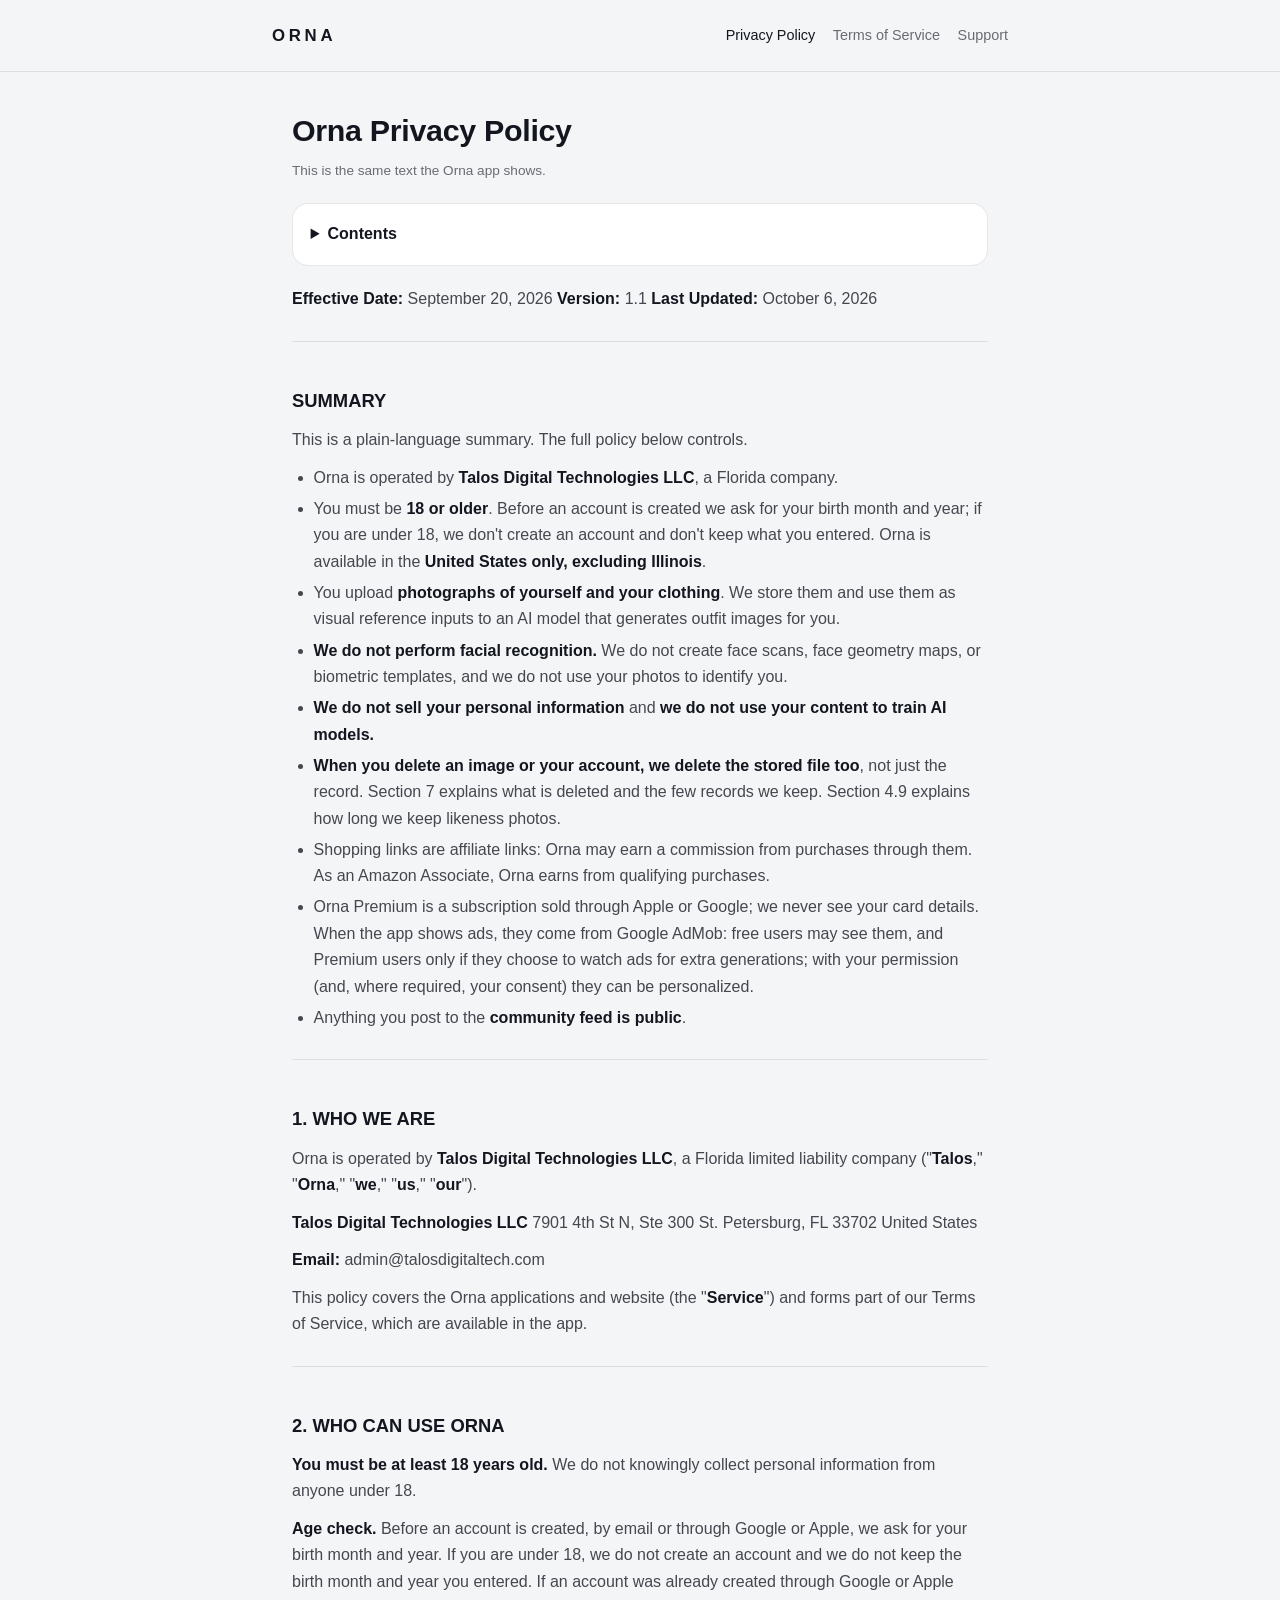
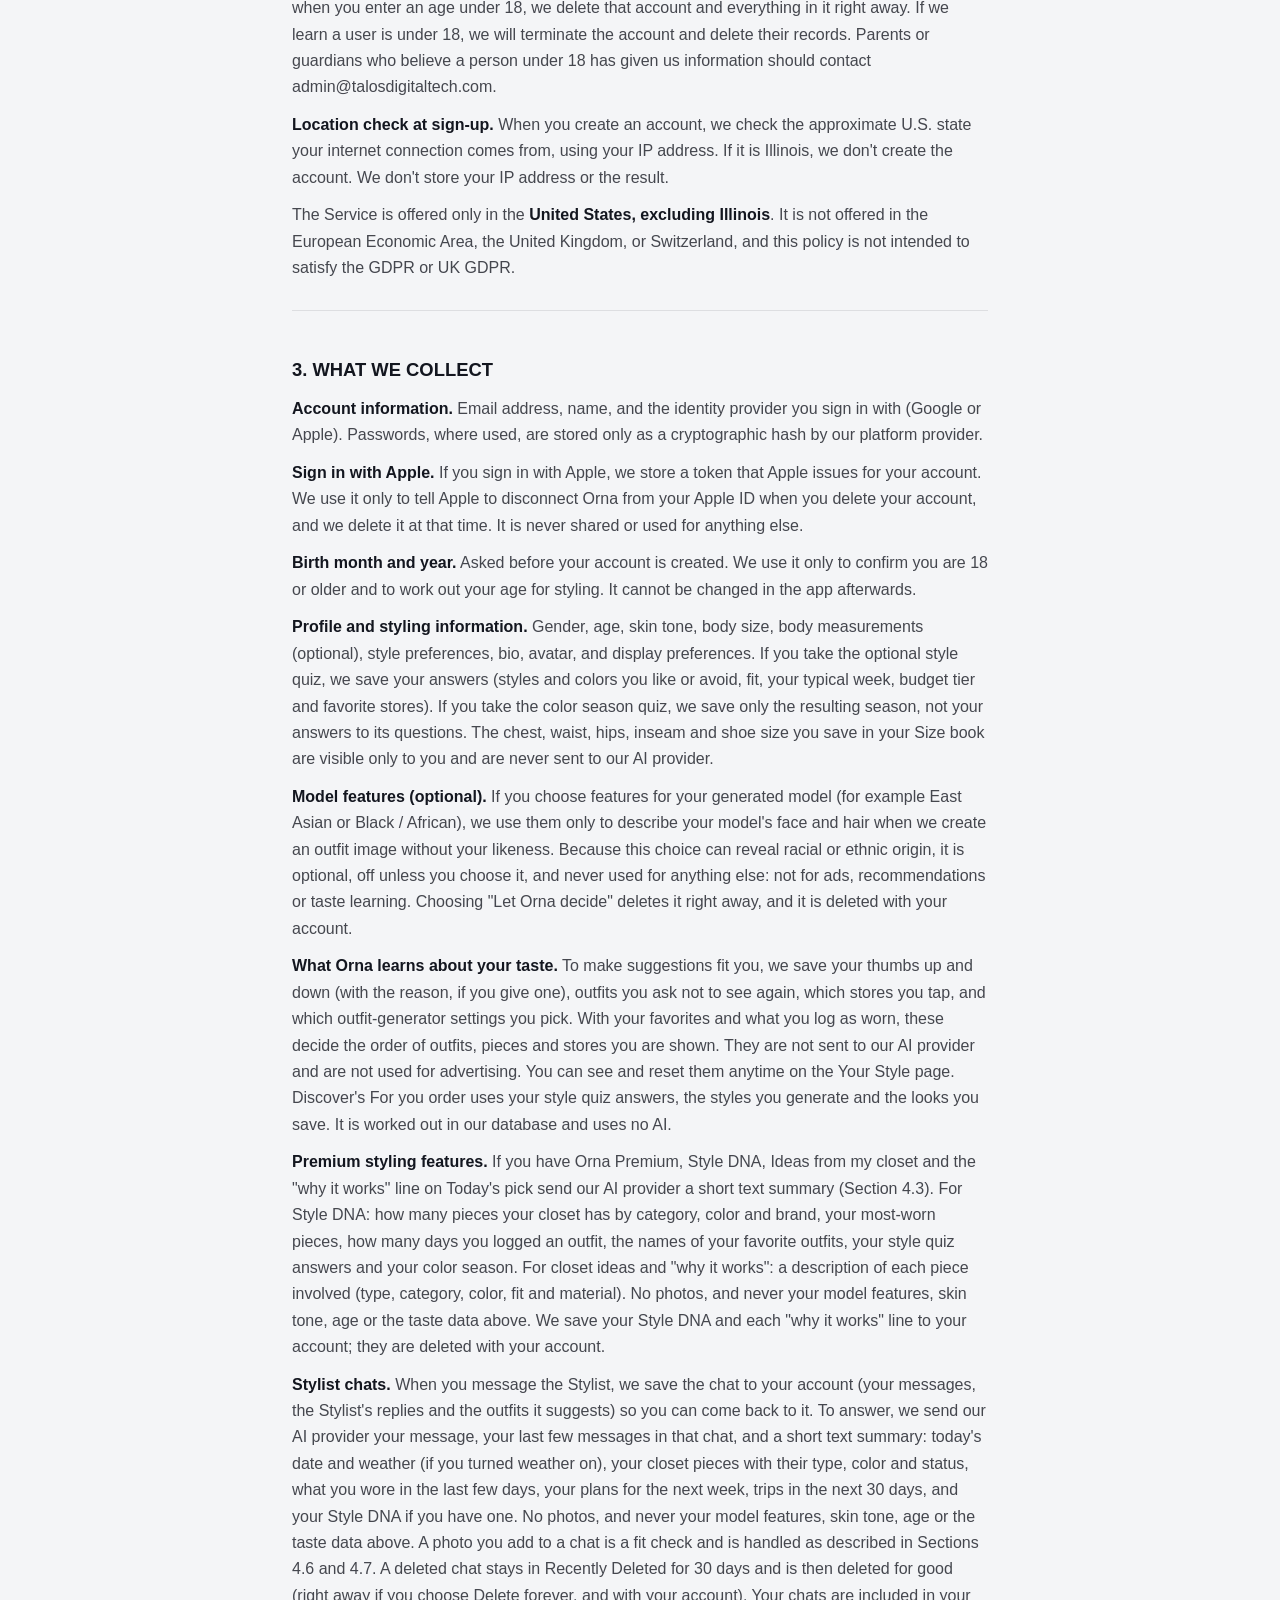
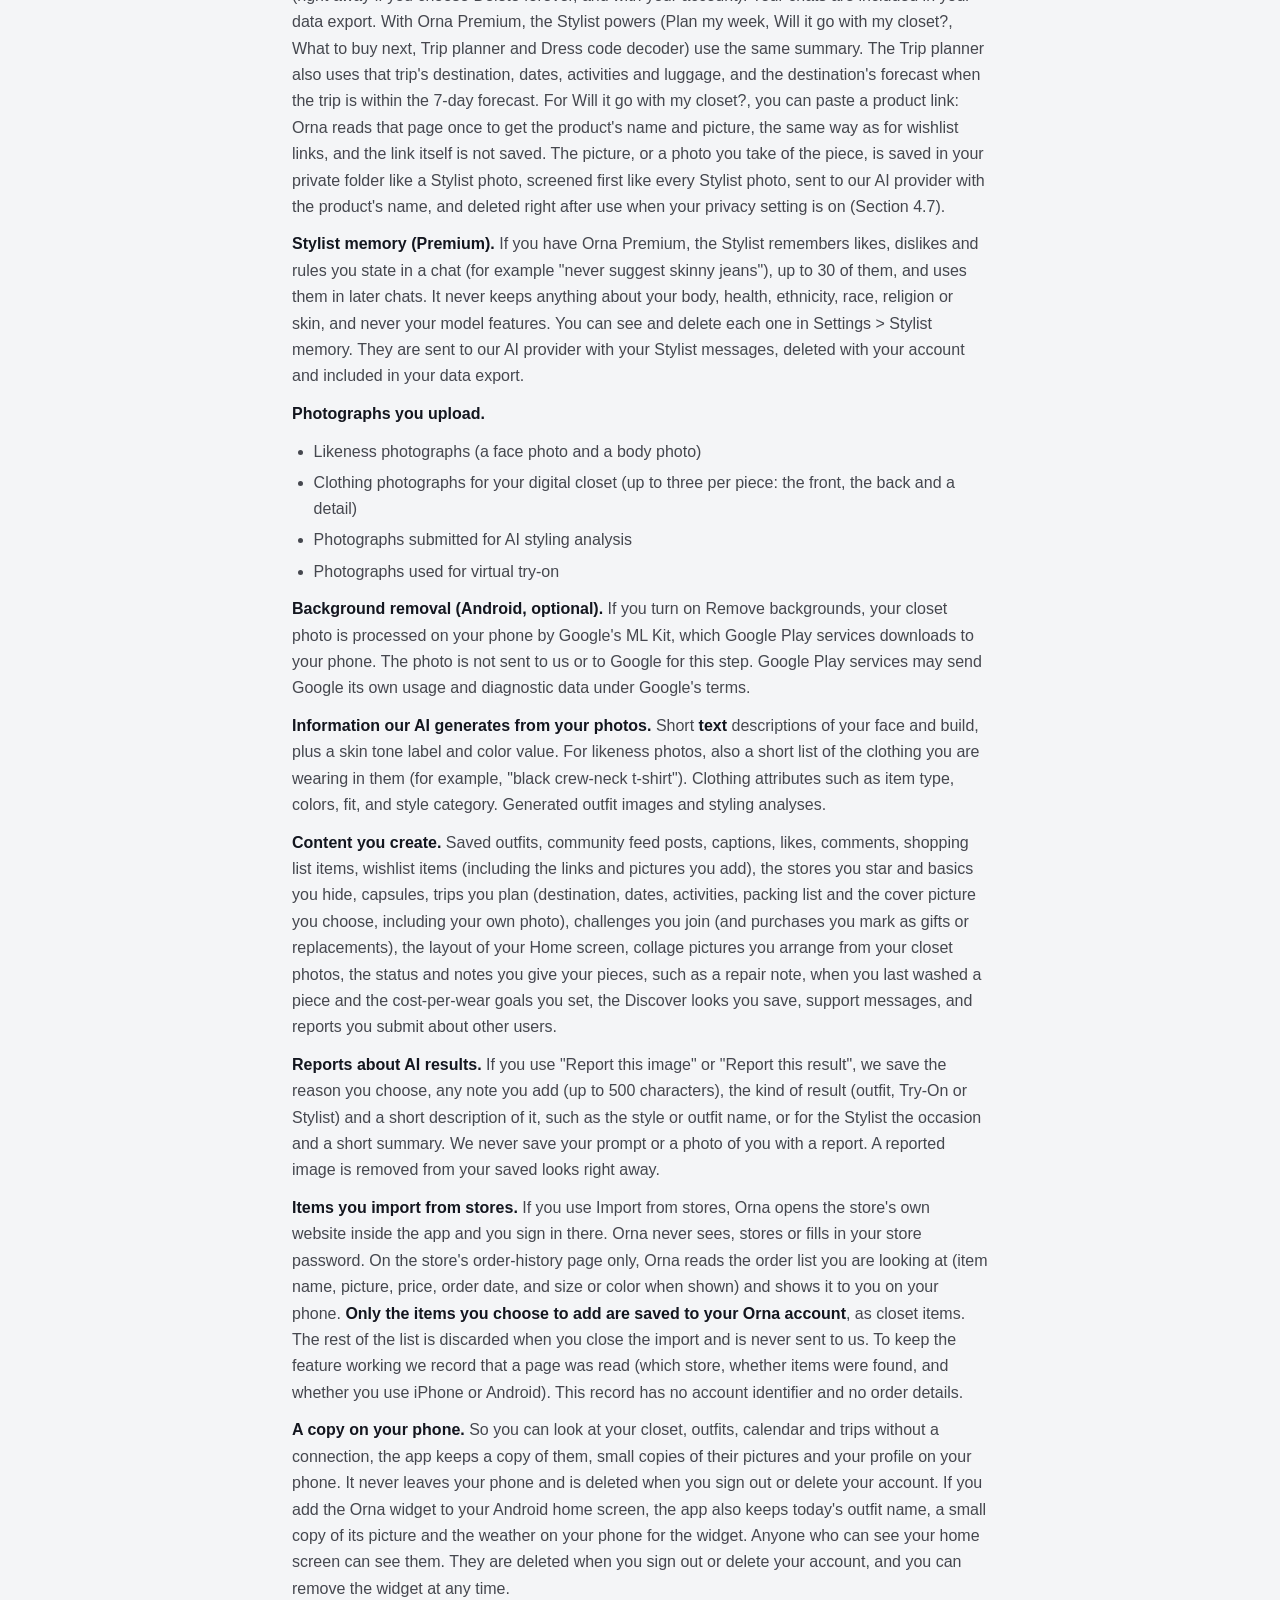
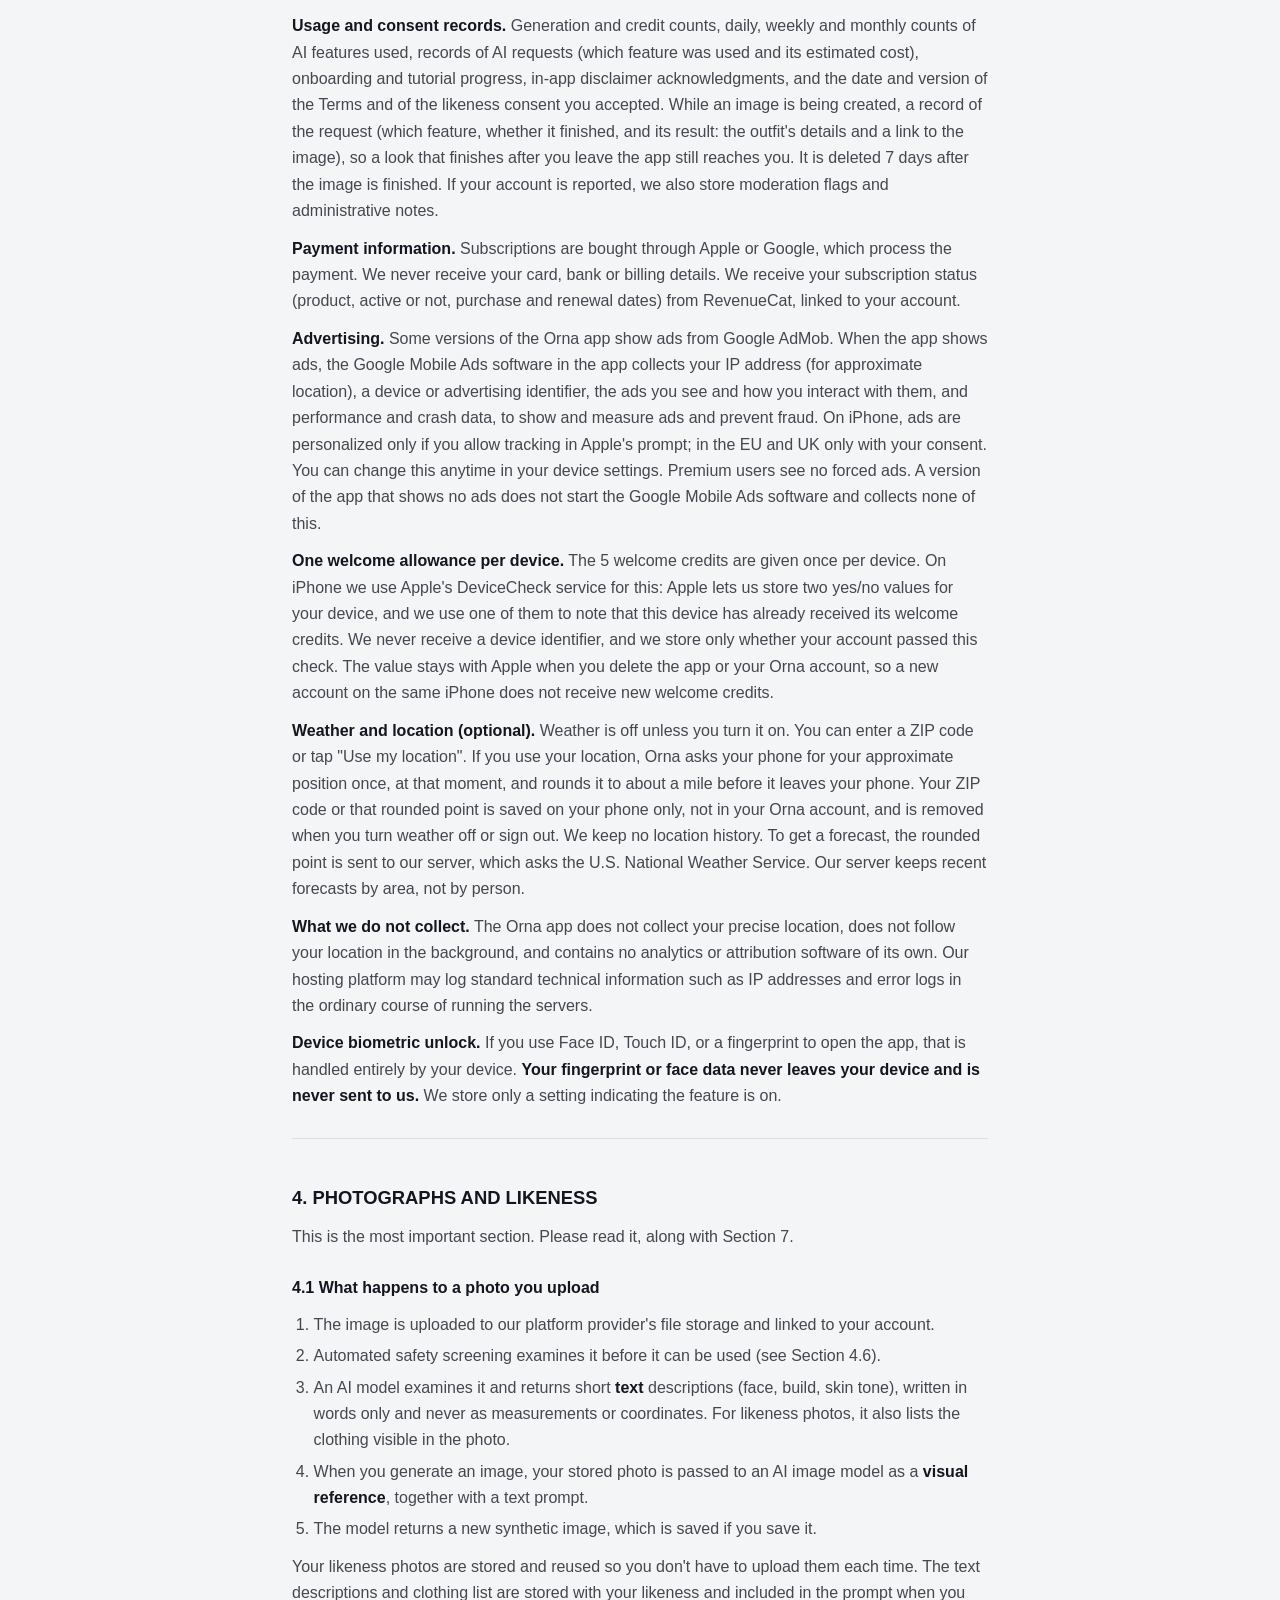
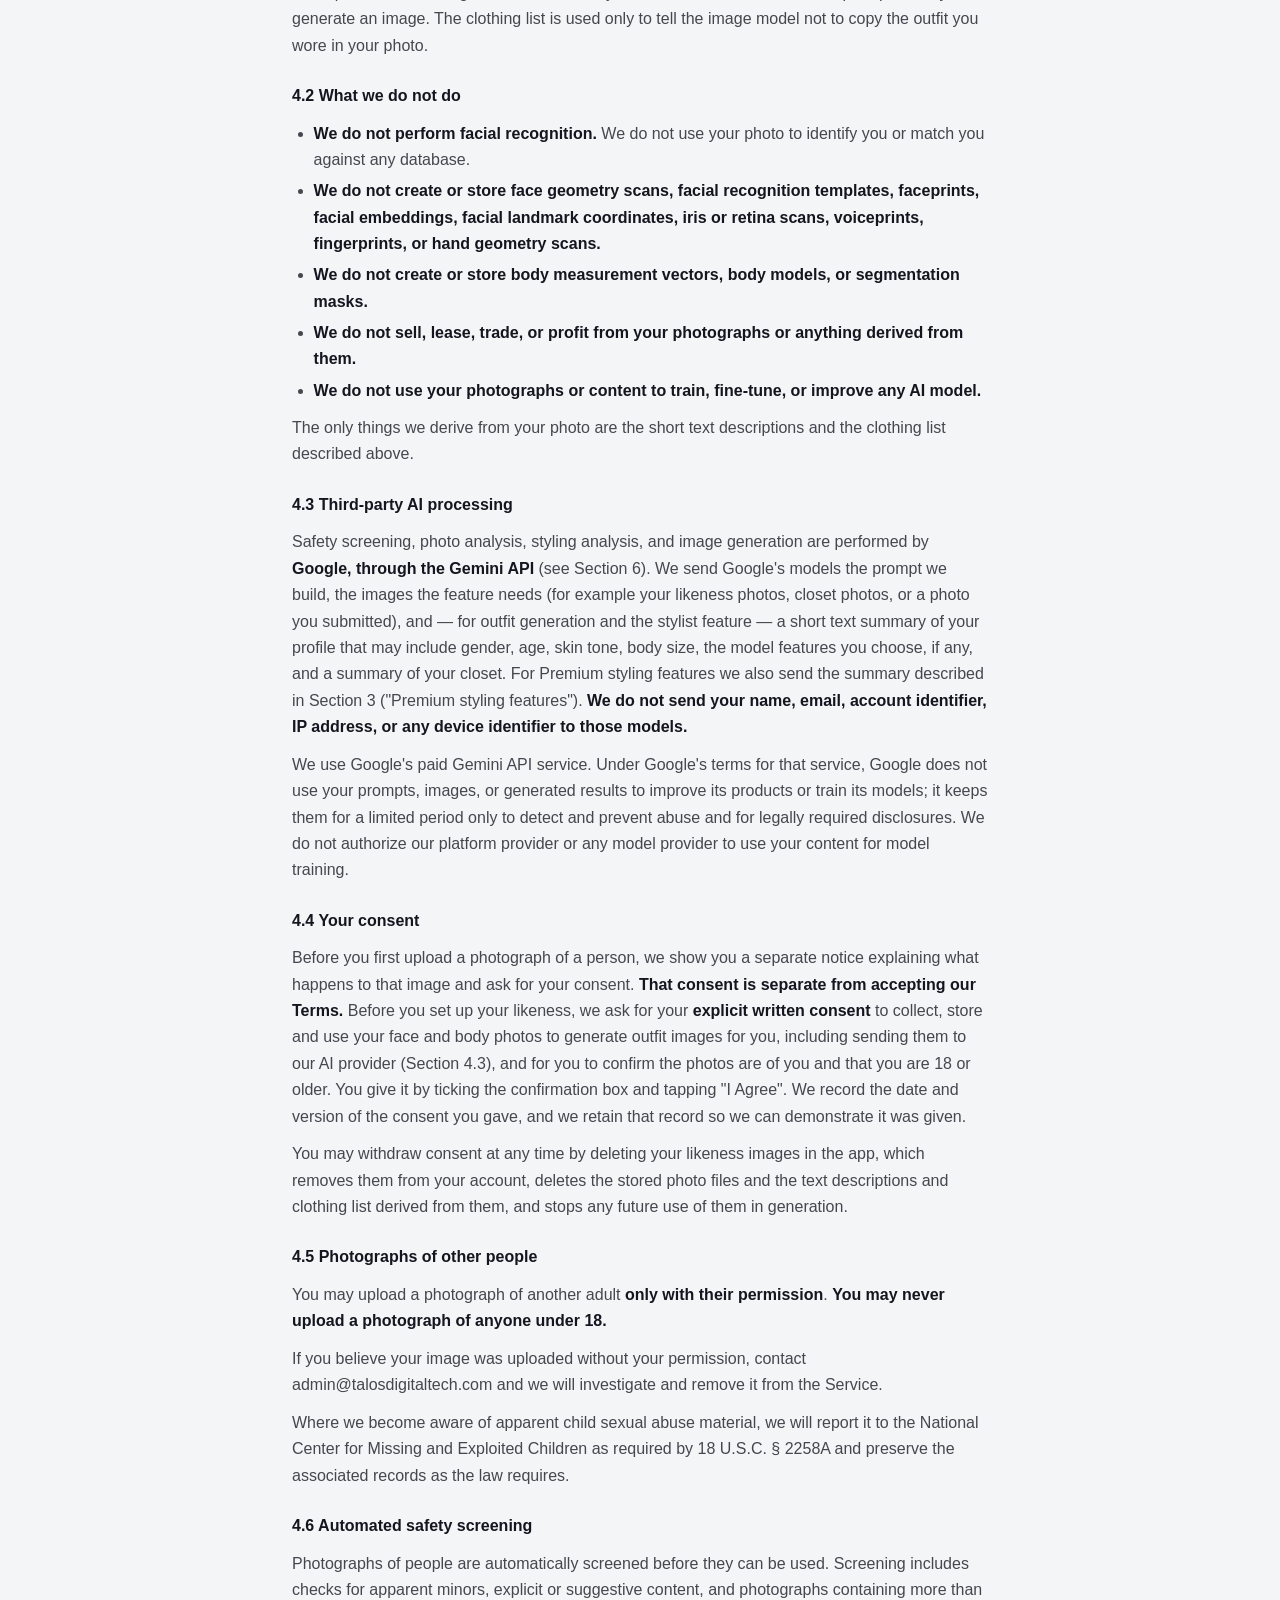
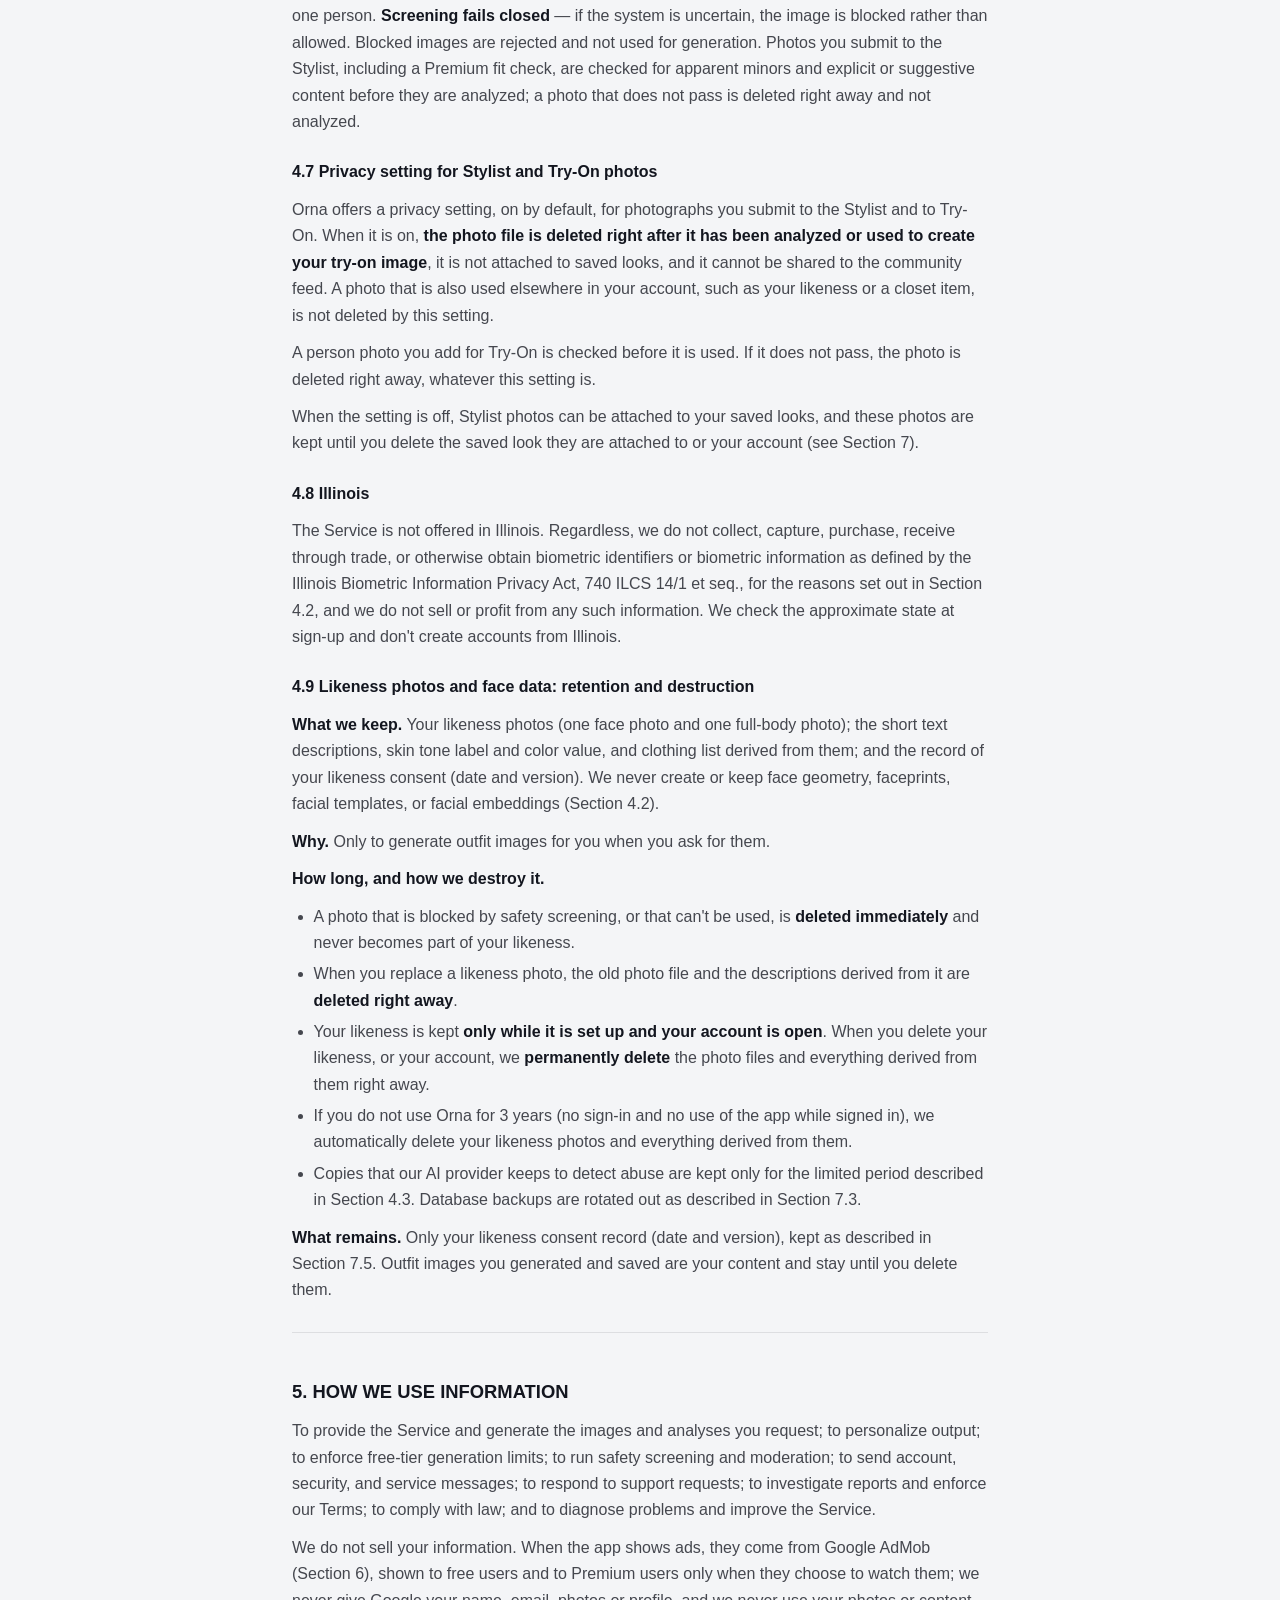
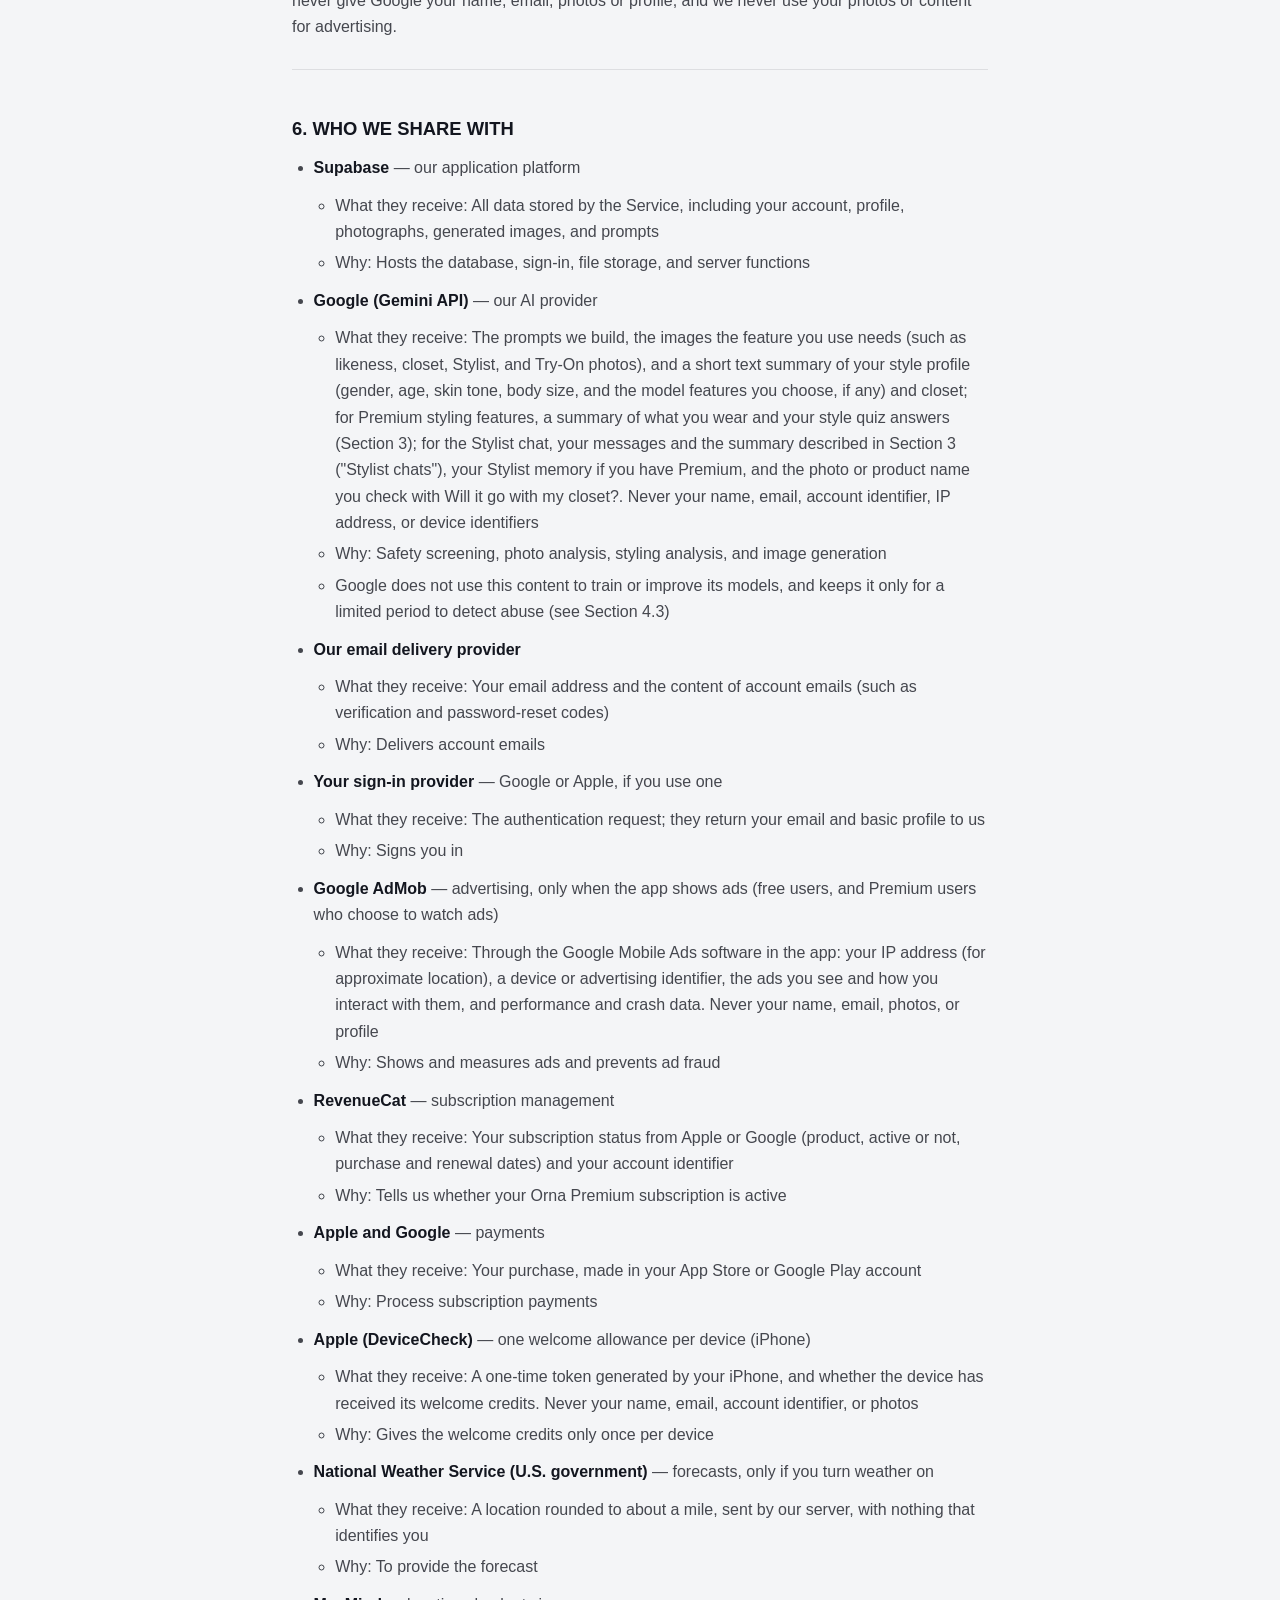
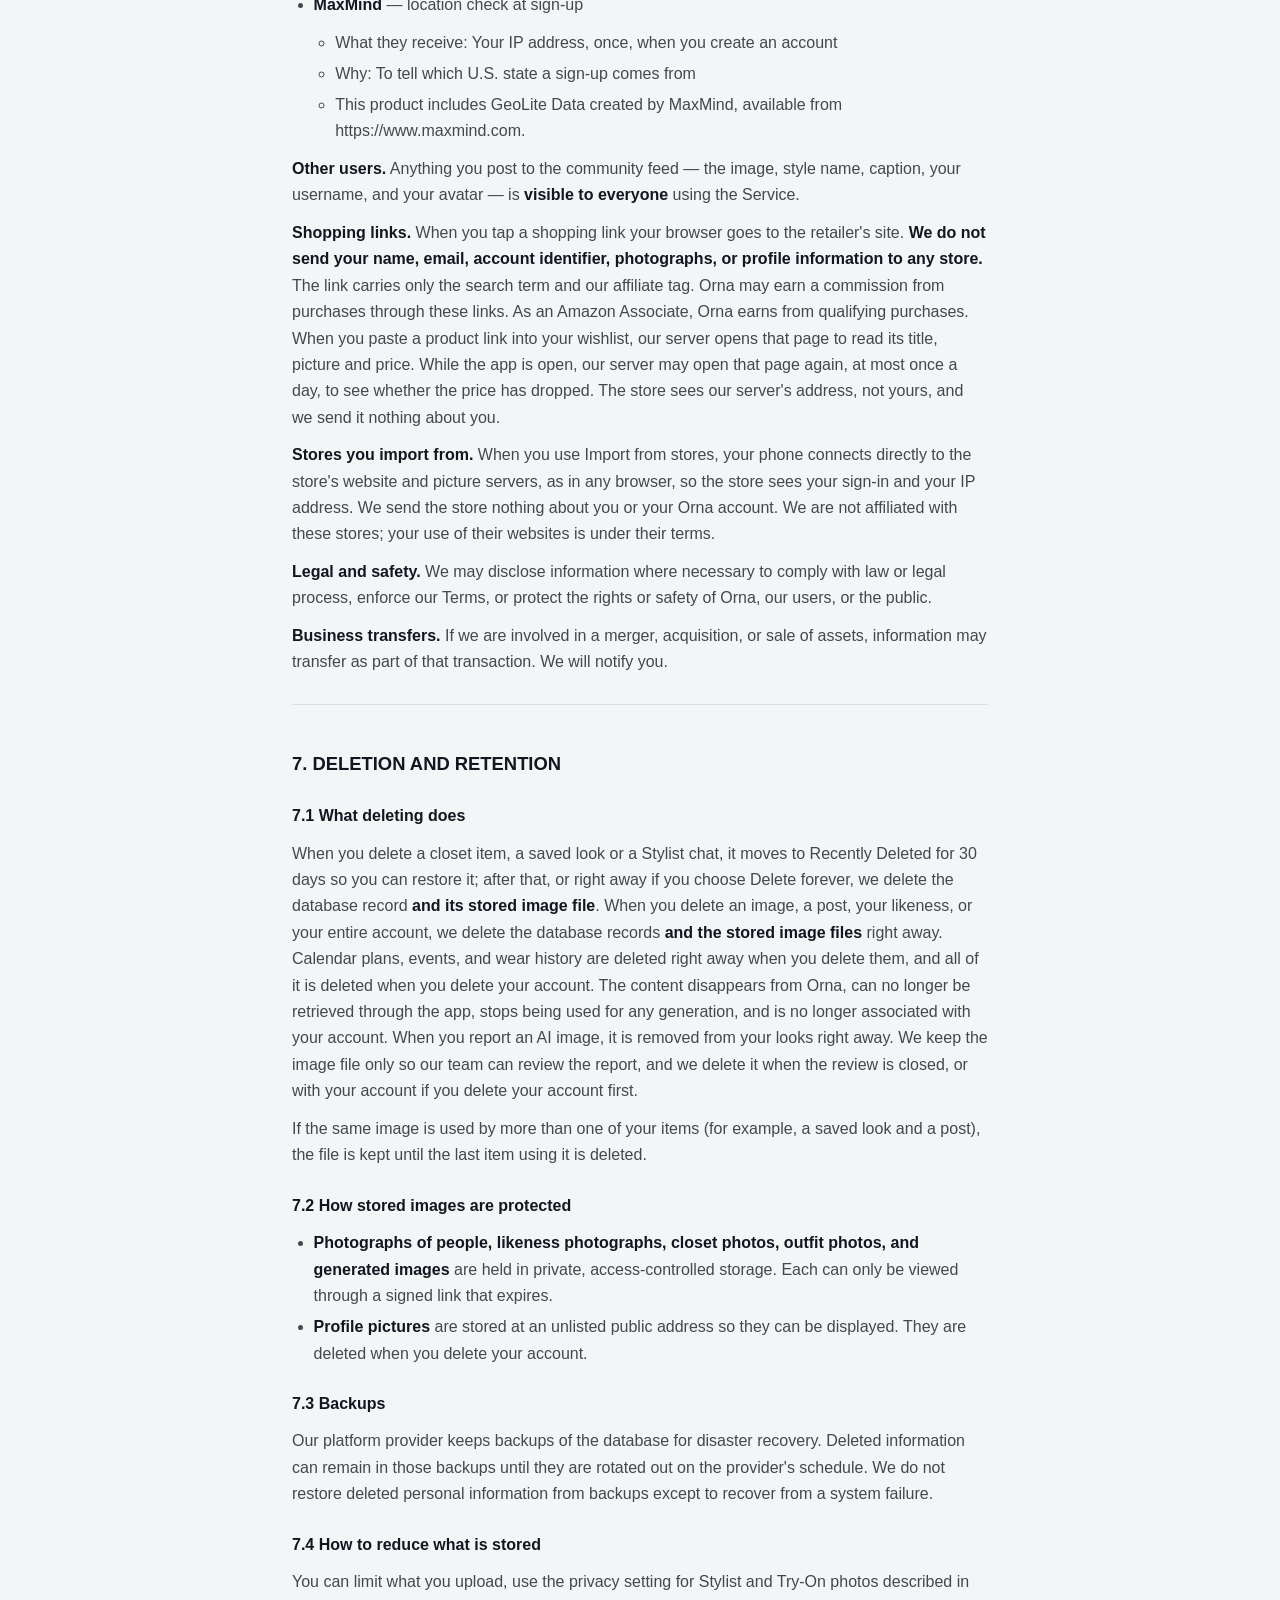
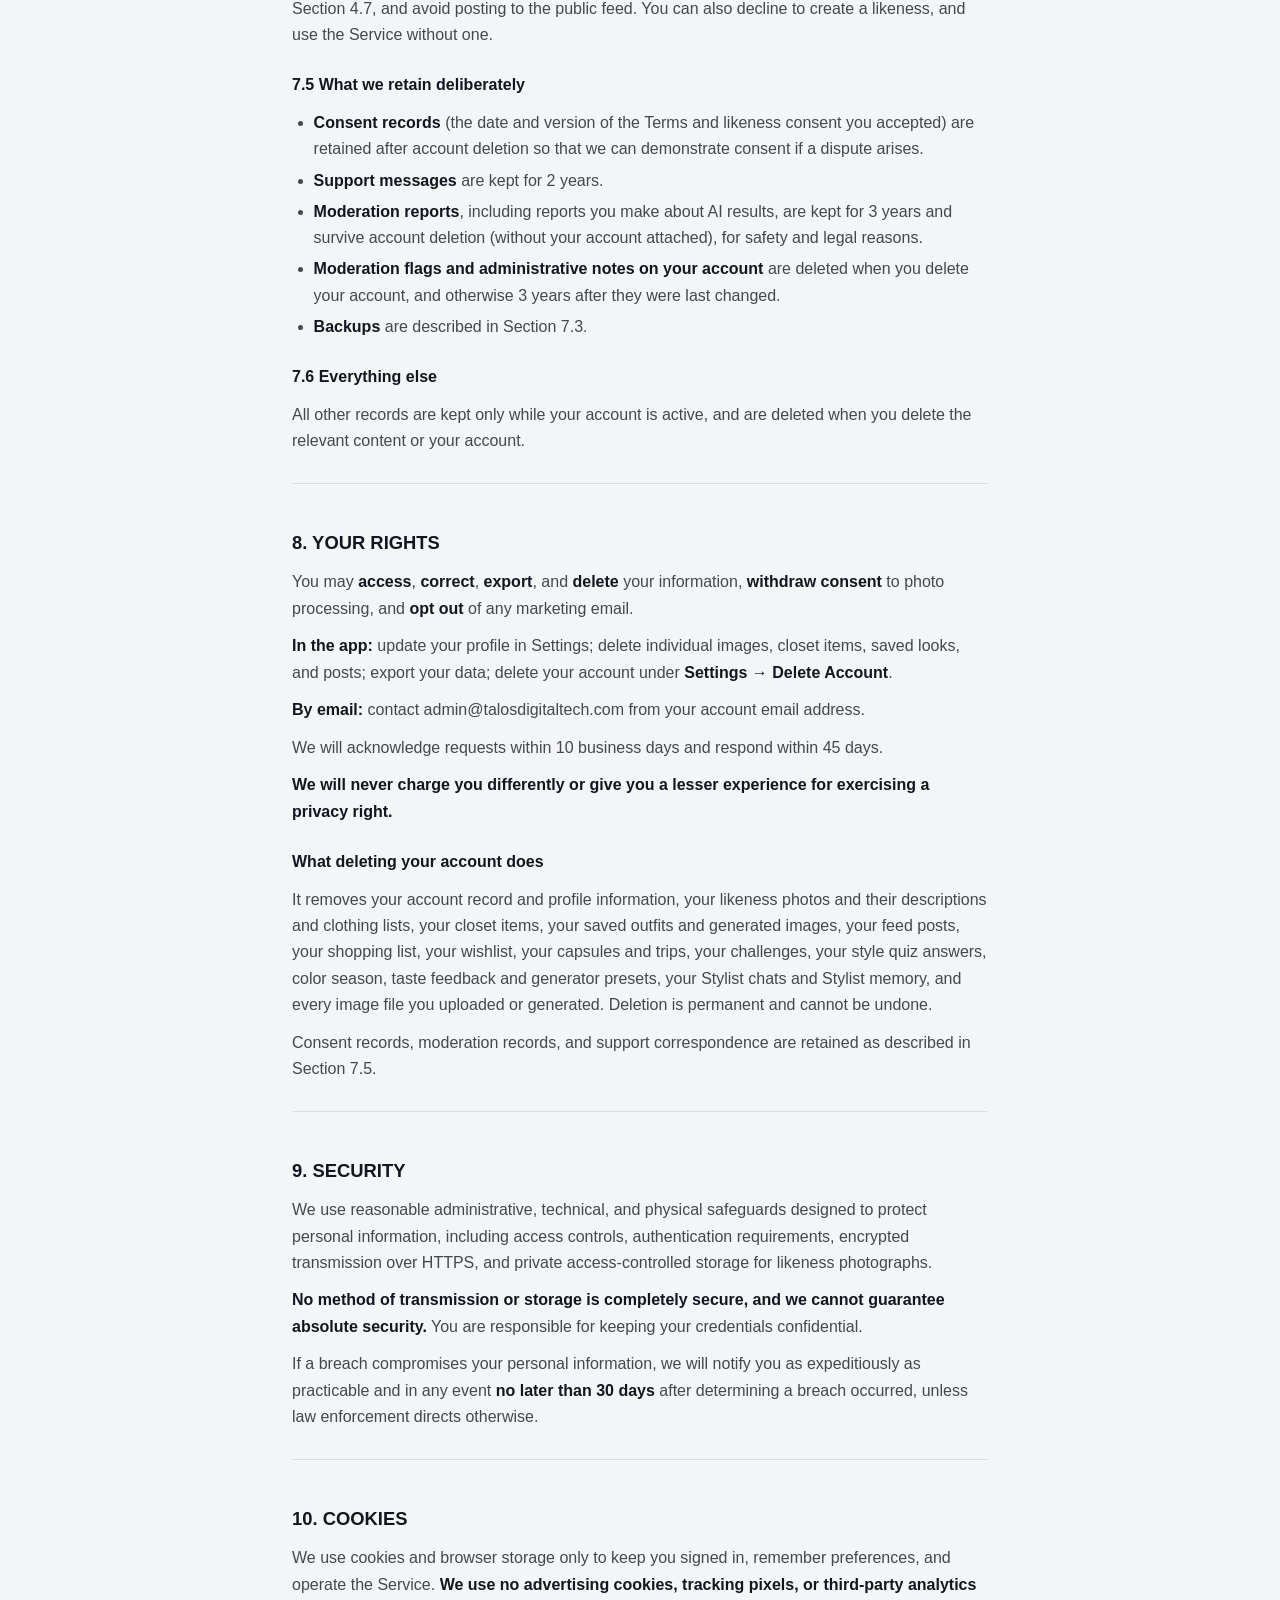
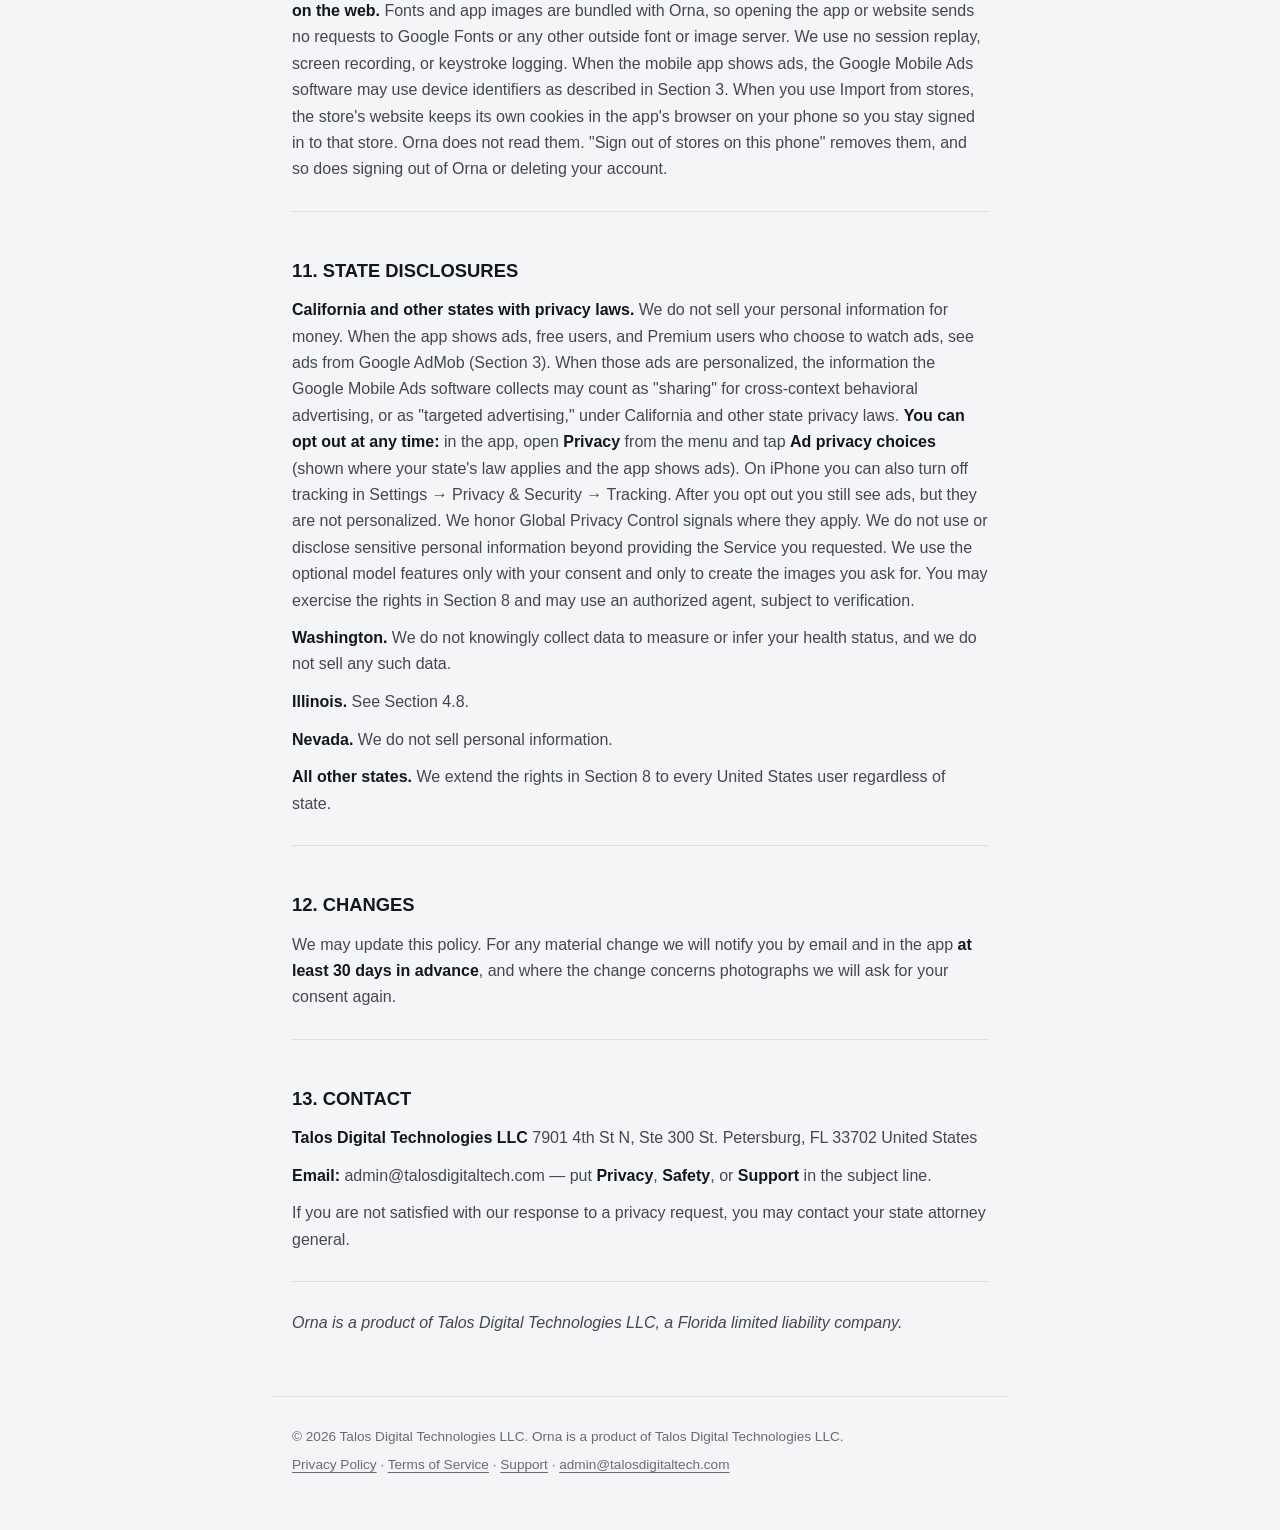
==== commit 419eb4a2: "Privacy: Stylist powers and memory" ====
--- a/privacy/index.html
+++ b/privacy/index.html
@@ -84,7 +84,8 @@
 <p><strong>Model features (optional).</strong> If you choose features for your generated model (for example East Asian or Black / African), we use them only to describe your model&#x27;s face and hair when we create an outfit image without your likeness. Because this choice can reveal racial or ethnic origin, it is optional, off unless you choose it, and never used for anything else: not for ads, recommendations or taste learning. Choosing &quot;Let Orna decide&quot; deletes it right away, and it is deleted with your account.</p>
 <p><strong>What Orna learns about your taste.</strong> To make suggestions fit you, we save your thumbs up and down (with the reason, if you give one), outfits you ask not to see again, which stores you tap, and which outfit-generator settings you pick. With your favorites and what you log as worn, these decide the order of outfits, pieces and stores you are shown. They are not sent to our AI provider and are not used for advertising. You can see and reset them anytime on the Your Style page. Discover&#x27;s For you order uses your style quiz answers, the styles you generate and the looks you save. It is worked out in our database and uses no AI.</p>
 <p><strong>Premium styling features.</strong> If you have Orna Premium, Style DNA, Ideas from my closet and the &quot;why it works&quot; line on Today&#x27;s pick send our AI provider a short text summary (Section 4.3). For Style DNA: how many pieces your closet has by category, color and brand, your most-worn pieces, how many days you logged an outfit, the names of your favorite outfits, your style quiz answers and your color season. For closet ideas and &quot;why it works&quot;: a description of each piece involved (type, category, color, fit and material). No photos, and never your model features, skin tone, age or the taste data above. We save your Style DNA and each &quot;why it works&quot; line to your account; they are deleted with your account.</p>
-<p><strong>Stylist chats.</strong> When you message the Stylist, we save the chat to your account (your messages, the Stylist&#x27;s replies and the outfits it suggests) so you can come back to it. To answer, we send our AI provider your message, your last few messages in that chat, and a short text summary: today&#x27;s date and weather (if you turned weather on), your closet pieces with their type, color and status, what you wore in the last few days, your plans for the next week, trips in the next 30 days, and your Style DNA if you have one. No photos, and never your model features, skin tone, age or the taste data above. A photo you add to a chat is a fit check and is handled as described in Sections 4.6 and 4.7. A deleted chat stays in Recently Deleted for 30 days and is then deleted for good (right away if you choose Delete forever, and with your account). Your chats are included in your data export.</p>
+<p><strong>Stylist chats.</strong> When you message the Stylist, we save the chat to your account (your messages, the Stylist&#x27;s replies and the outfits it suggests) so you can come back to it. To answer, we send our AI provider your message, your last few messages in that chat, and a short text summary: today&#x27;s date and weather (if you turned weather on), your closet pieces with their type, color and status, what you wore in the last few days, your plans for the next week, trips in the next 30 days, and your Style DNA if you have one. No photos, and never your model features, skin tone, age or the taste data above. A photo you add to a chat is a fit check and is handled as described in Sections 4.6 and 4.7. A deleted chat stays in Recently Deleted for 30 days and is then deleted for good (right away if you choose Delete forever, and with your account). Your chats are included in your data export. With Orna Premium, the Stylist powers (Plan my week, Will it go with my closet?, What to buy next, Trip planner and Dress code decoder) use the same summary. The Trip planner also uses that trip&#x27;s destination, dates, activities and luggage, and the destination&#x27;s forecast when the trip is within the 7-day forecast. For Will it go with my closet?, you can paste a product link: Orna reads that page once to get the product&#x27;s name and picture, the same way as for wishlist links, and the link itself is not saved. The picture, or a photo you take of the piece, is saved in your private folder like a Stylist photo, screened first like every Stylist photo, sent to our AI provider with the product&#x27;s name, and deleted right after use when your privacy setting is on (Section 4.7).</p>
+<p><strong>Stylist memory (Premium).</strong> If you have Orna Premium, the Stylist remembers likes, dislikes and rules you state in a chat (for example &quot;never suggest skinny jeans&quot;), up to 30 of them, and uses them in later chats. It never keeps anything about your body, health, ethnicity, race, religion or skin, and never your model features. You can see and delete each one in Settings &gt; Stylist memory. They are sent to our AI provider with your Stylist messages, deleted with your account and included in your data export.</p>
 <p><strong>Photographs you upload.</strong></p>
 <ul>
 <li>Likeness photographs (a face photo and a body photo)</li>
@@ -98,7 +99,7 @@
 <p><strong>Reports about AI results.</strong> If you use &quot;Report this image&quot; or &quot;Report this result&quot;, we save the reason you choose, any note you add (up to 500 characters), the kind of result (outfit, Try-On or Stylist) and a short description of it, such as the style or outfit name, or for the Stylist the occasion and a short summary. We never save your prompt or a photo of you with a report. A reported image is removed from your saved looks right away.</p>
 <p><strong>Items you import from stores.</strong> If you use Import from stores, Orna opens the store&#x27;s own website inside the app and you sign in there. Orna never sees, stores or fills in your store password. On the store&#x27;s order-history page only, Orna reads the order list you are looking at (item name, picture, price, order date, and size or color when shown) and shows it to you on your phone. <strong>Only the items you choose to add are saved to your Orna account</strong>, as closet items. The rest of the list is discarded when you close the import and is never sent to us. To keep the feature working we record that a page was read (which store, whether items were found, and whether you use iPhone or Android). This record has no account identifier and no order details.</p>
 <p><strong>A copy on your phone.</strong> So you can look at your closet, outfits, calendar and trips without a connection, the app keeps a copy of them, small copies of their pictures and your profile on your phone. It never leaves your phone and is deleted when you sign out or delete your account. If you add the Orna widget to your Android home screen, the app also keeps today&#x27;s outfit name, a small copy of its picture and the weather on your phone for the widget. Anyone who can see your home screen can see them. They are deleted when you sign out or delete your account, and you can remove the widget at any time.</p>
-<p><strong>Usage and consent records.</strong> Generation and credit counts, daily and monthly counts of AI features used, records of AI requests (which feature was used and its estimated cost), onboarding and tutorial progress, in-app disclaimer acknowledgments, and the date and version of the Terms and of the likeness consent you accepted. While an image is being created, a record of the request (which feature, whether it finished, and its result: the outfit&#x27;s details and a link to the image), so a look that finishes after you leave the app still reaches you. It is deleted 7 days after the image is finished. If your account is reported, we also store moderation flags and administrative notes.</p>
+<p><strong>Usage and consent records.</strong> Generation and credit counts, daily, weekly and monthly counts of AI features used, records of AI requests (which feature was used and its estimated cost), onboarding and tutorial progress, in-app disclaimer acknowledgments, and the date and version of the Terms and of the likeness consent you accepted. While an image is being created, a record of the request (which feature, whether it finished, and its result: the outfit&#x27;s details and a link to the image), so a look that finishes after you leave the app still reaches you. It is deleted 7 days after the image is finished. If your account is reported, we also store moderation flags and administrative notes.</p>
 <p><strong>Payment information.</strong> Subscriptions are bought through Apple or Google, which process the payment. We never receive your card, bank or billing details. We receive your subscription status (product, active or not, purchase and renewal dates) from RevenueCat, linked to your account.</p>
 <p><strong>Advertising.</strong> Some versions of the Orna app show ads from Google AdMob. When the app shows ads, the Google Mobile Ads software in the app collects your IP address (for approximate location), a device or advertising identifier, the ads you see and how you interact with them, and performance and crash data, to show and measure ads and prevent fraud. On iPhone, ads are personalized only if you allow tracking in Apple&#x27;s prompt; in the EU and UK only with your consent. You can change this anytime in your device settings. Premium users see no forced ads. A version of the app that shows no ads does not start the Google Mobile Ads software and collects none of this.</p>
 <p><strong>One welcome allowance per device.</strong> The 5 welcome credits are given once per device. On iPhone we use Apple&#x27;s DeviceCheck service for this: Apple lets us store two yes/no values for your device, and we use one of them to note that this device has already received its welcome credits. We never receive a device identifier, and we store only whether your account passed this check. The value stays with Apple when you delete the app or your Orna account, so a new account on the same iPhone does not receive new welcome credits.</p>
@@ -171,7 +172,7 @@
 </li>
 <li><strong>Google (Gemini API)</strong> — our AI provider
 <ul>
-<li>What they receive: The prompts we build, the images the feature you use needs (such as likeness, closet, Stylist, and Try-On photos), and a short text summary of your style profile (gender, age, skin tone, body size, and the model features you choose, if any) and closet; for Premium styling features, a summary of what you wear and your style quiz answers (Section 3); for the Stylist chat, your messages and the summary described in Section 3 (&quot;Stylist chats&quot;). Never your name, email, account identifier, IP address, or device identifiers</li>
+<li>What they receive: The prompts we build, the images the feature you use needs (such as likeness, closet, Stylist, and Try-On photos), and a short text summary of your style profile (gender, age, skin tone, body size, and the model features you choose, if any) and closet; for Premium styling features, a summary of what you wear and your style quiz answers (Section 3); for the Stylist chat, your messages and the summary described in Section 3 (&quot;Stylist chats&quot;), your Stylist memory if you have Premium, and the photo or product name you check with Will it go with my closet?. Never your name, email, account identifier, IP address, or device identifiers</li>
 <li>Why: Safety screening, photo analysis, styling analysis, and image generation</li>
 <li>Google does not use this content to train or improve its models, and keeps it only for a limited period to detect abuse (see Section 4.3)</li>
 </ul>
@@ -263,7 +264,7 @@
 <p>We will acknowledge requests within 10 business days and respond within 45 days.</p>
 <p><strong>We will never charge you differently or give you a lesser experience for exercising a privacy right.</strong></p>
 <h3>What deleting your account does</h3>
-<p>It removes your account record and profile information, your likeness photos and their descriptions and clothing lists, your closet items, your saved outfits and generated images, your feed posts, your shopping list, your wishlist, your capsules and trips, your challenges, your style quiz answers, color season, taste feedback and generator presets, and every image file you uploaded or generated. Deletion is permanent and cannot be undone.</p>
+<p>It removes your account record and profile information, your likeness photos and their descriptions and clothing lists, your closet items, your saved outfits and generated images, your feed posts, your shopping list, your wishlist, your capsules and trips, your challenges, your style quiz answers, color season, taste feedback and generator presets, your Stylist chats and Stylist memory, and every image file you uploaded or generated. Deletion is permanent and cannot be undone.</p>
 <p>Consent records, moderation records, and support correspondence are retained as described in Section 7.5.</p>
 <hr/>
 <h2 id="9-security">9. SECURITY</h2>
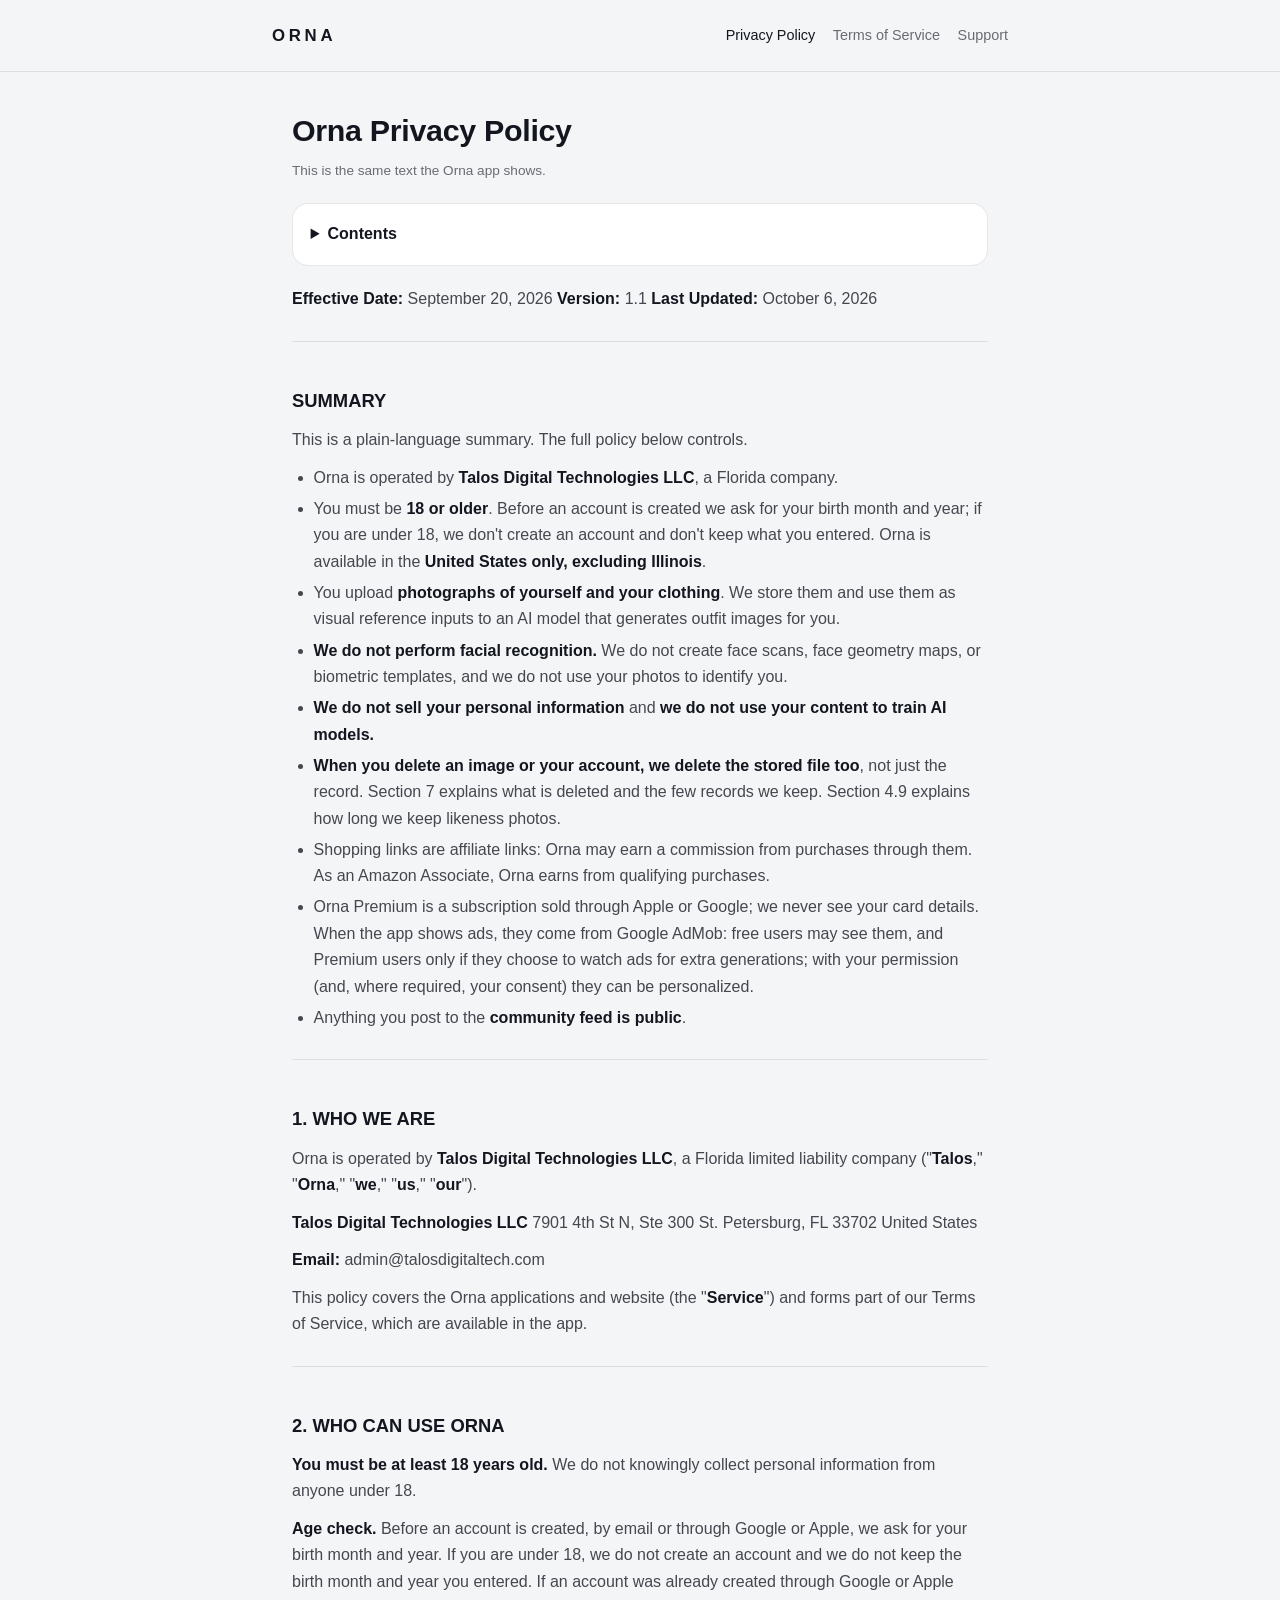
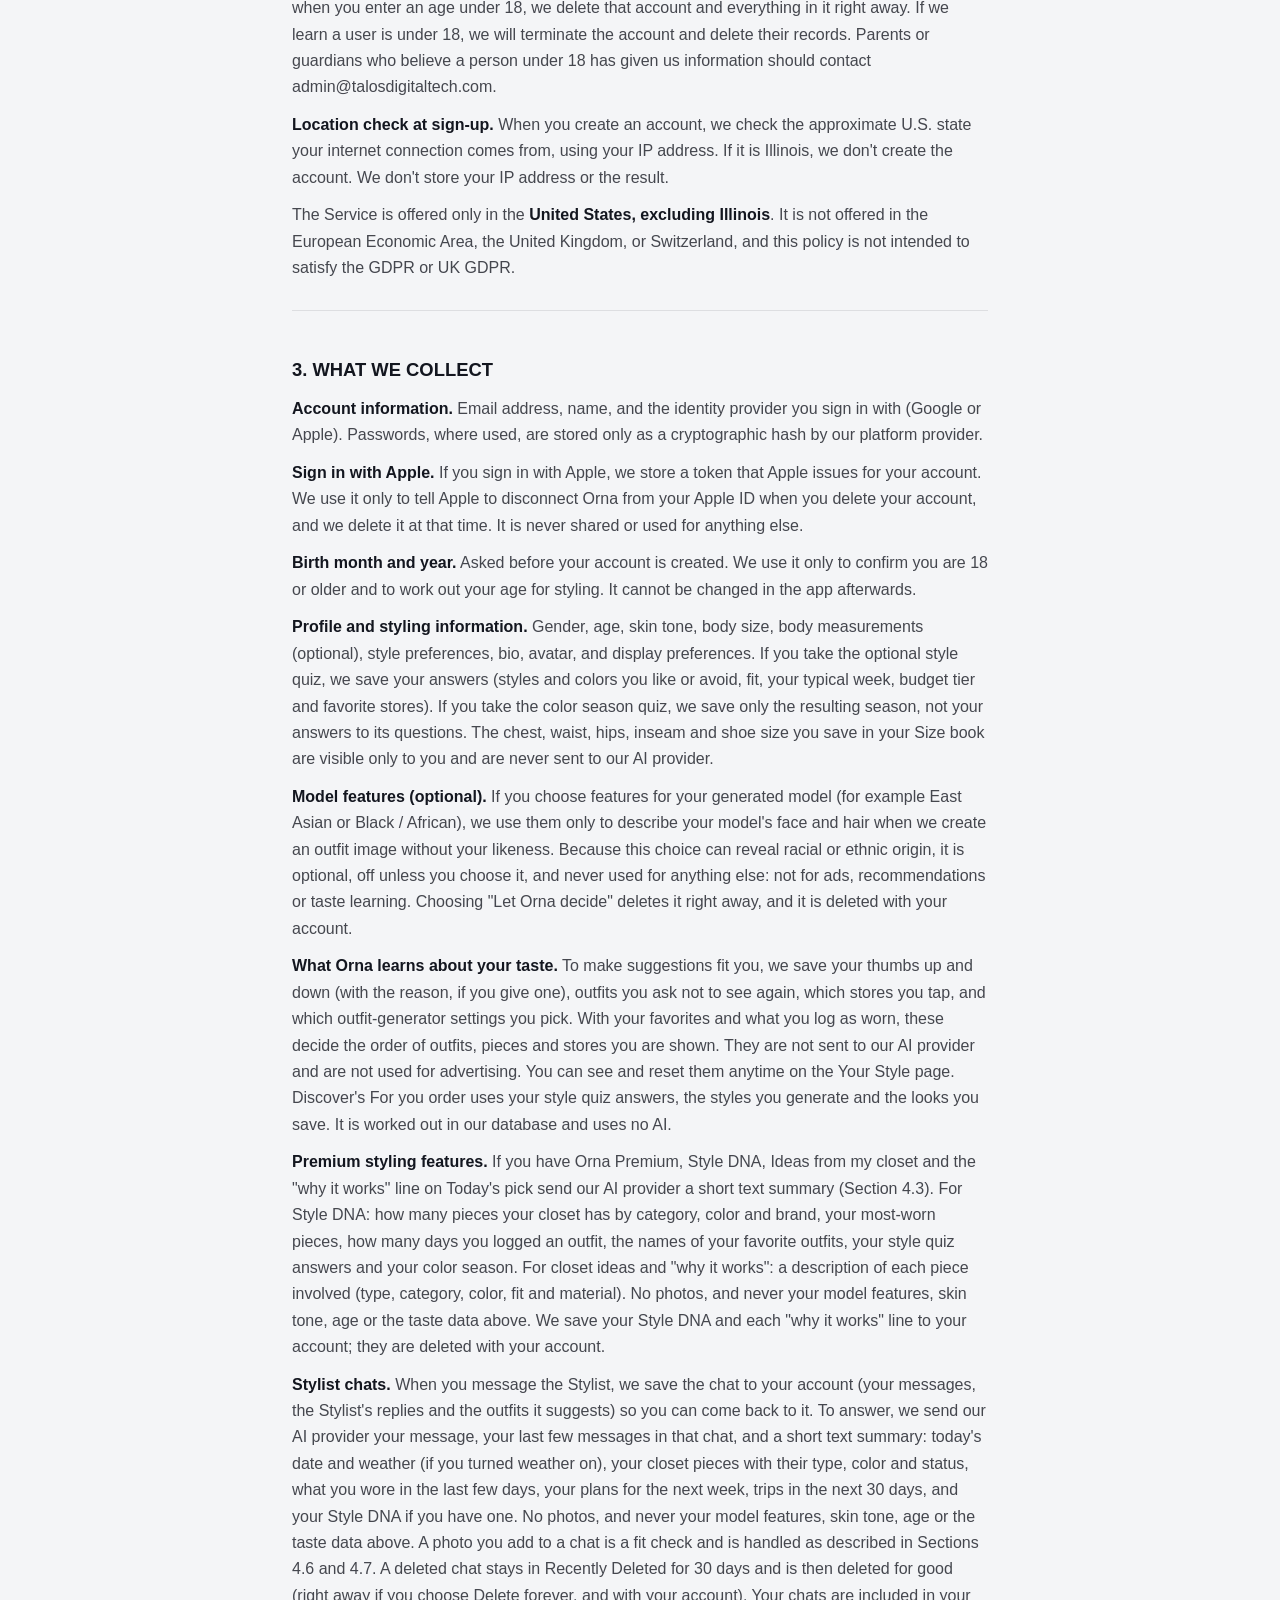
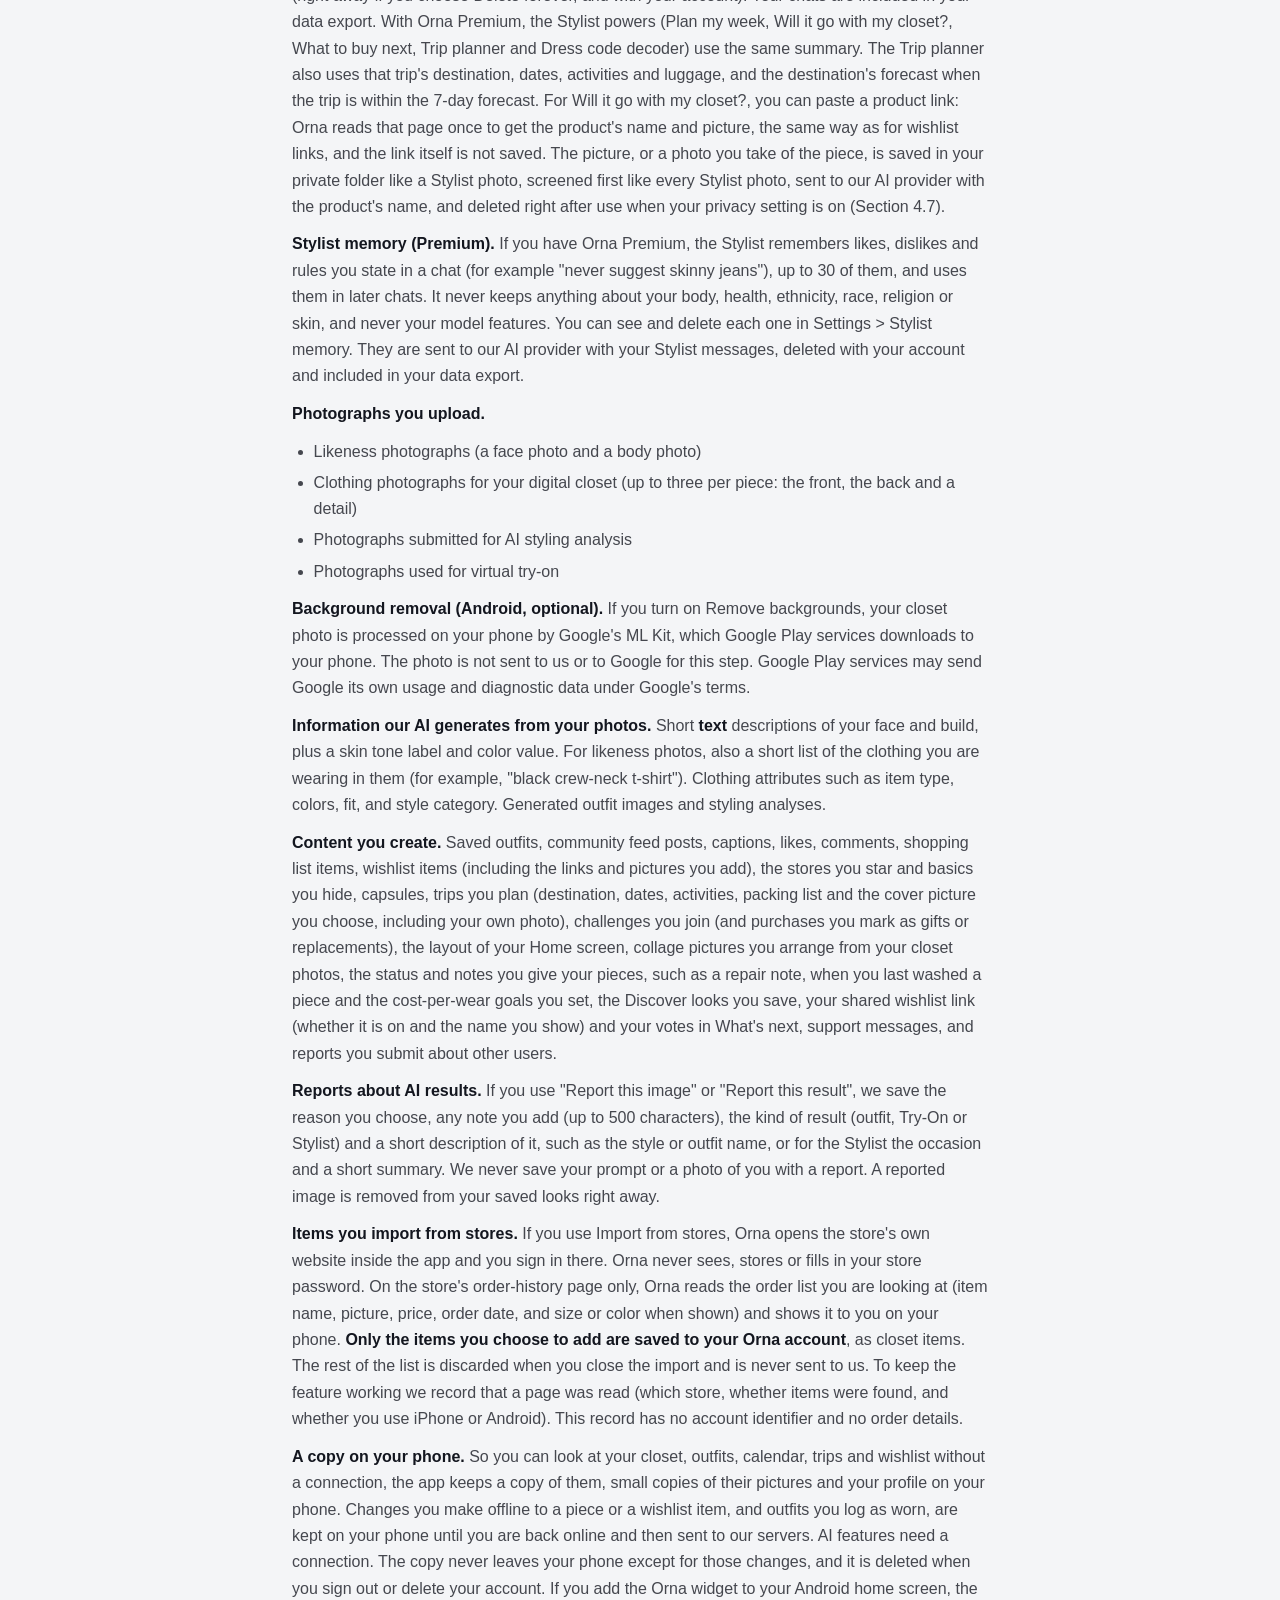
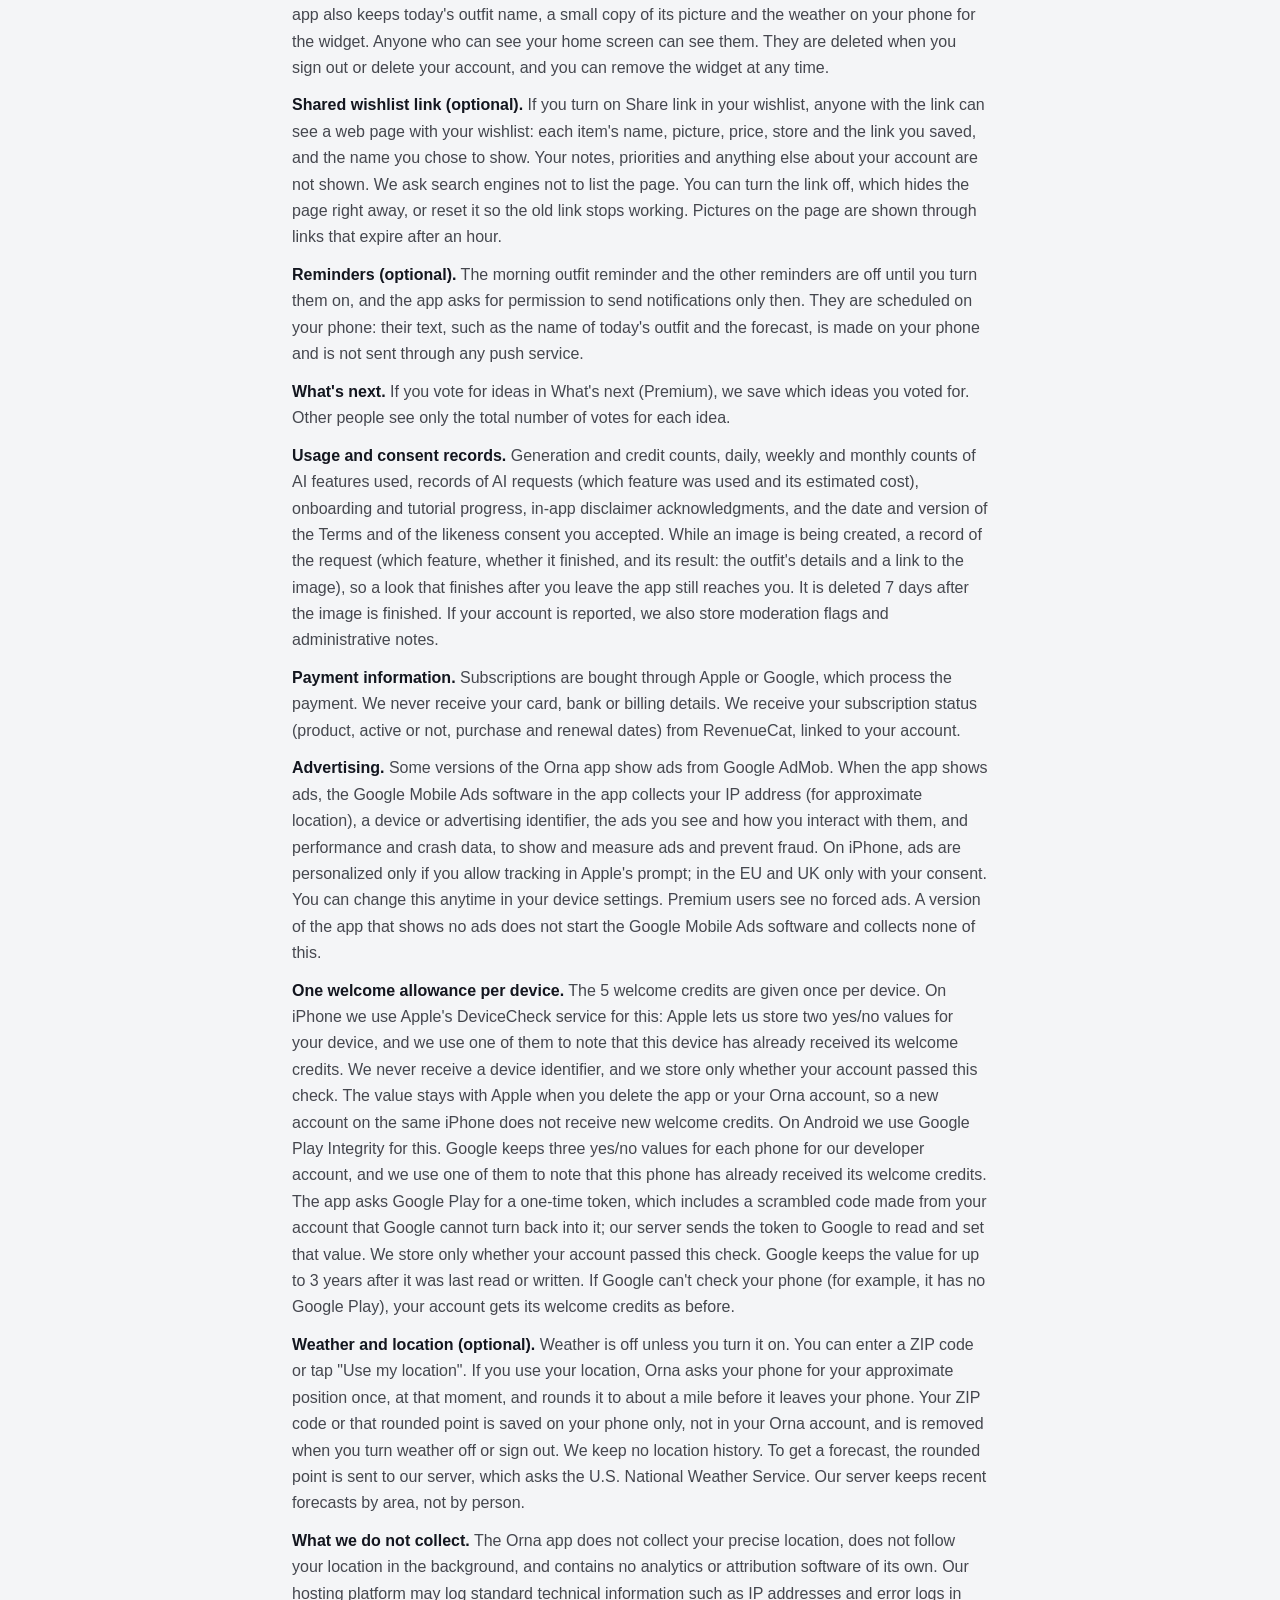
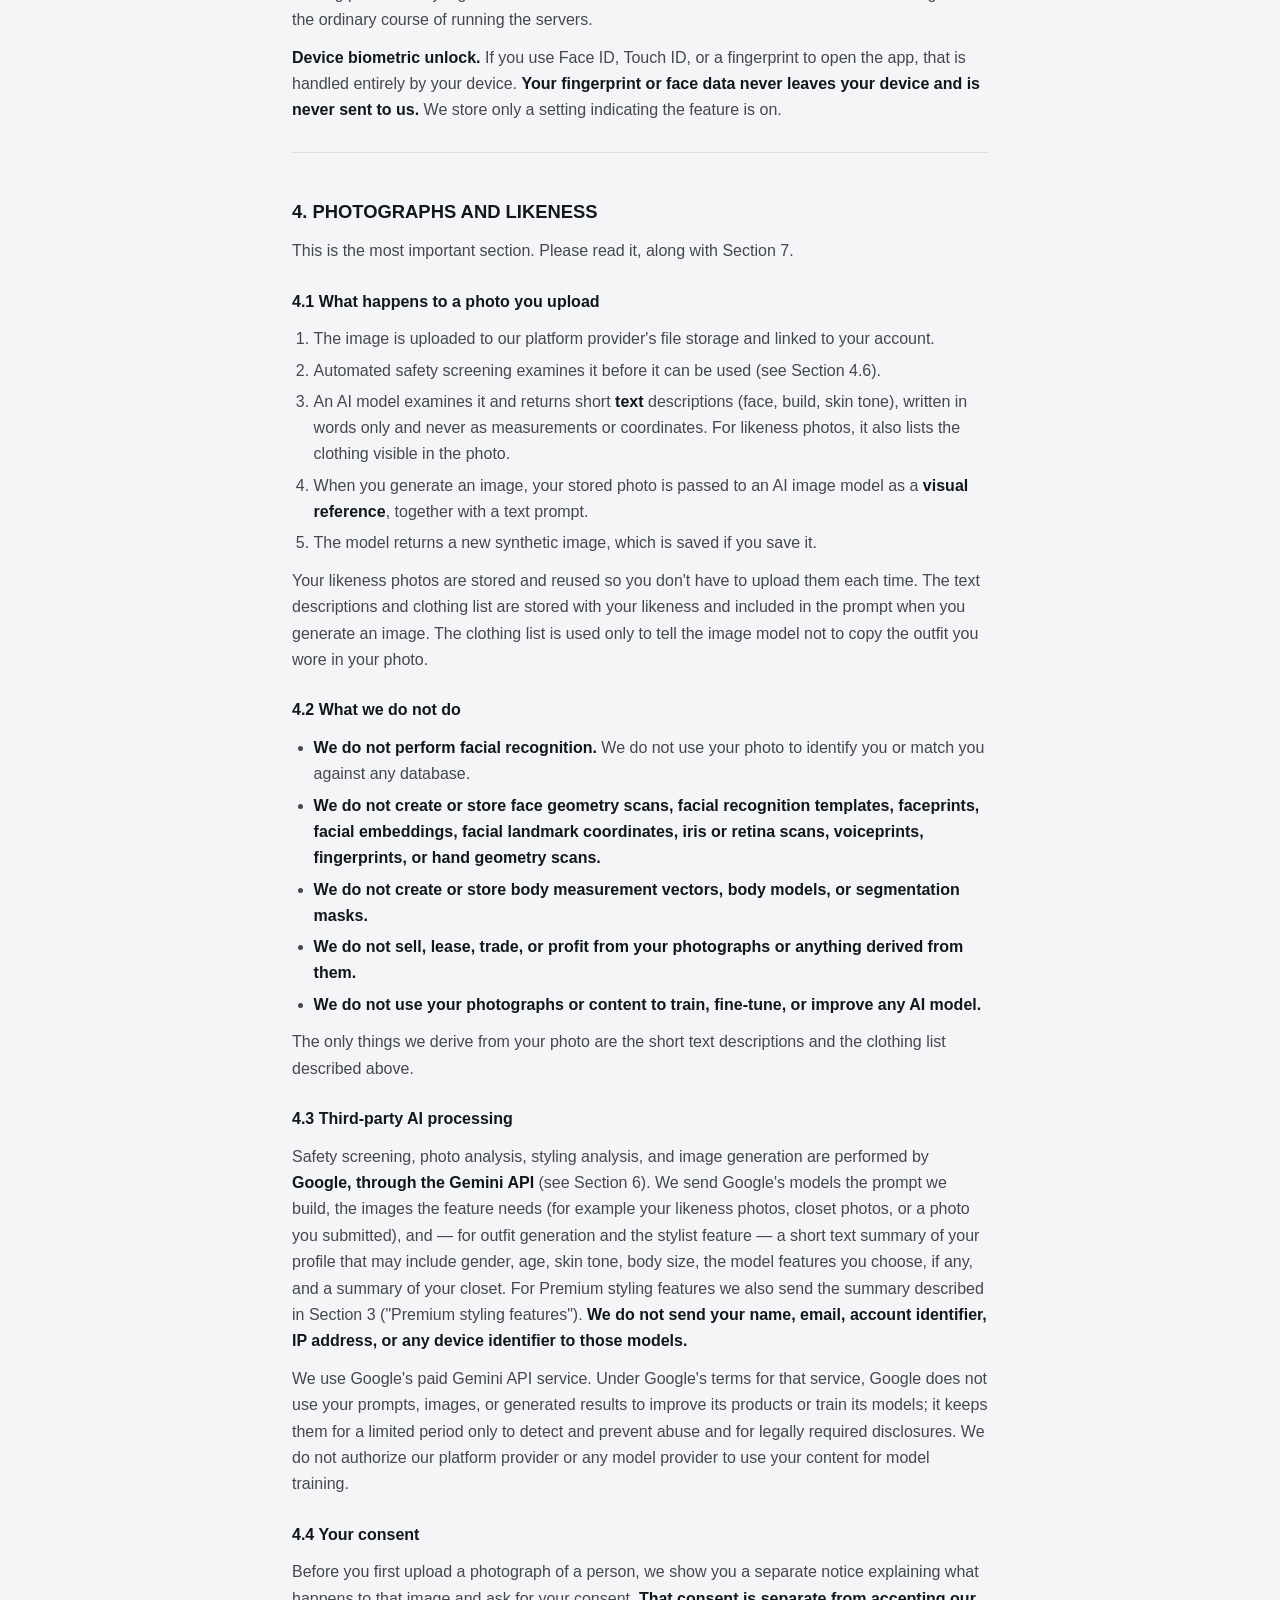
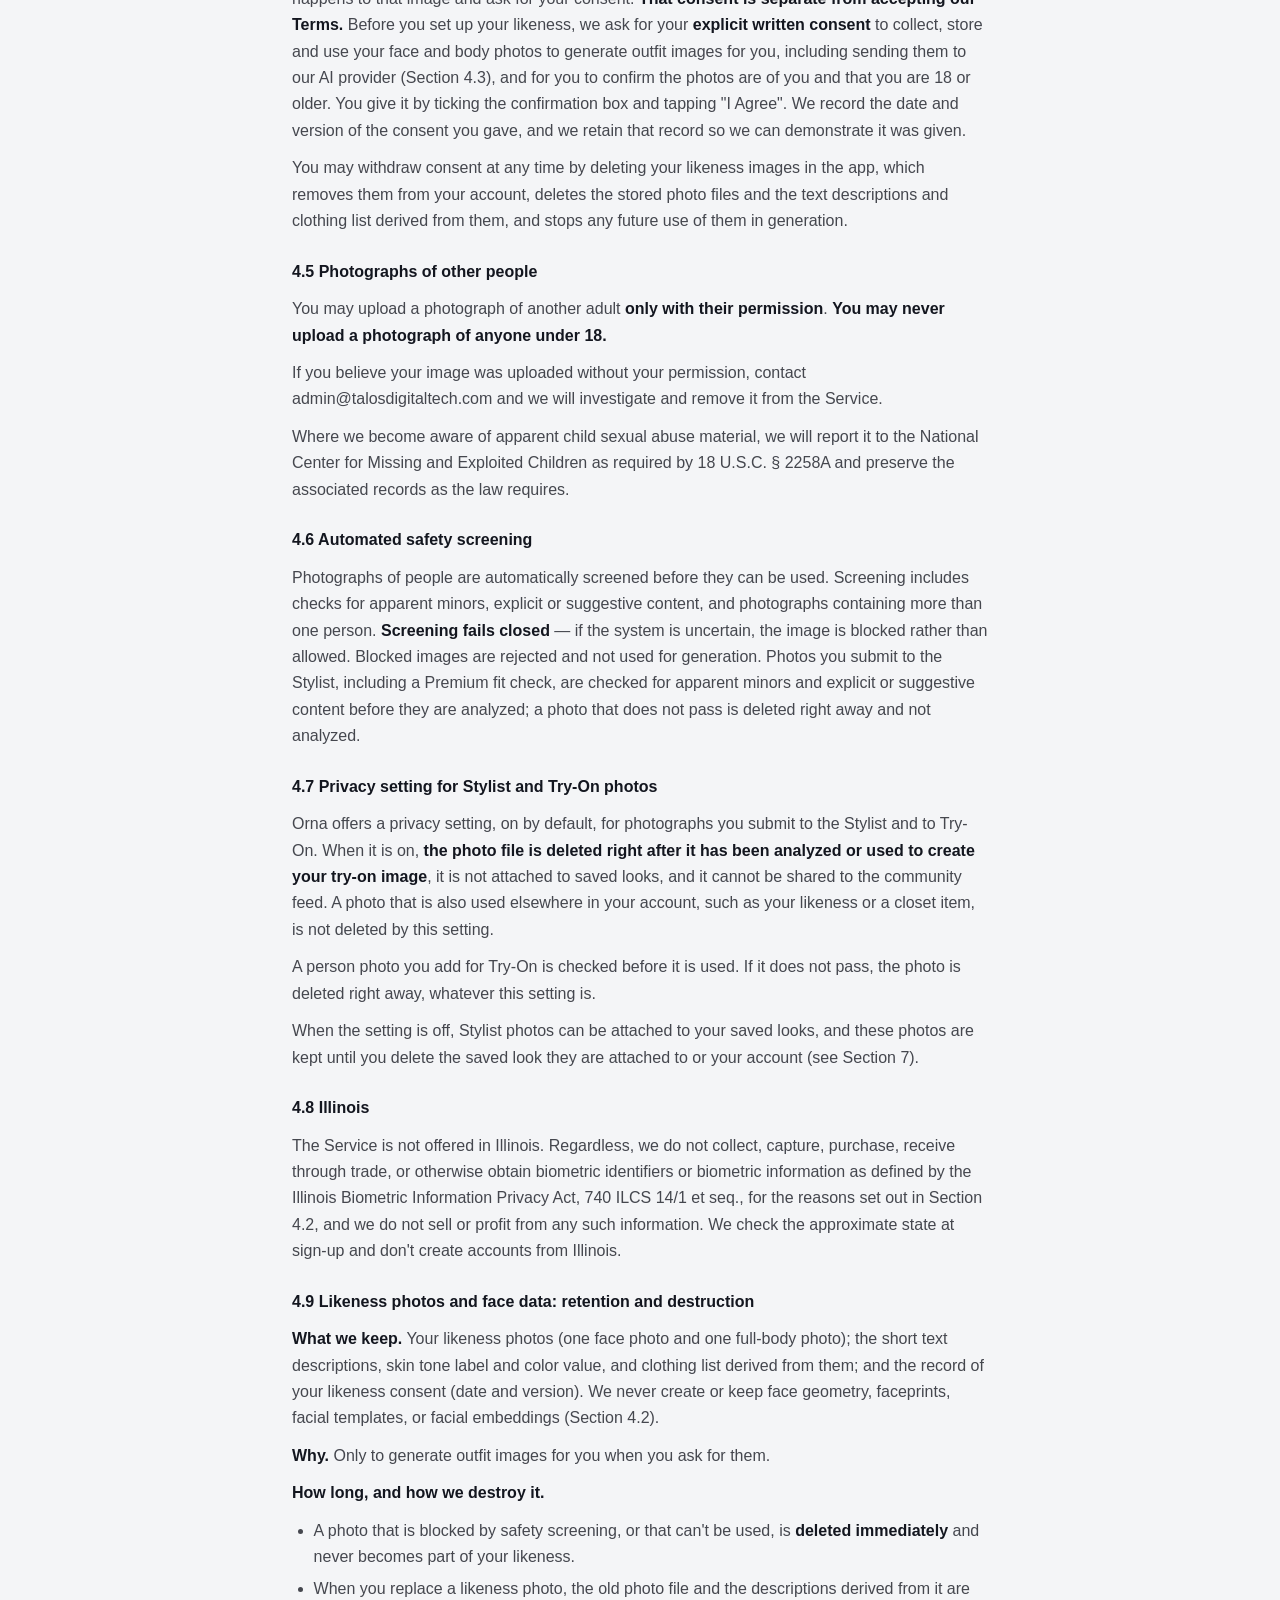
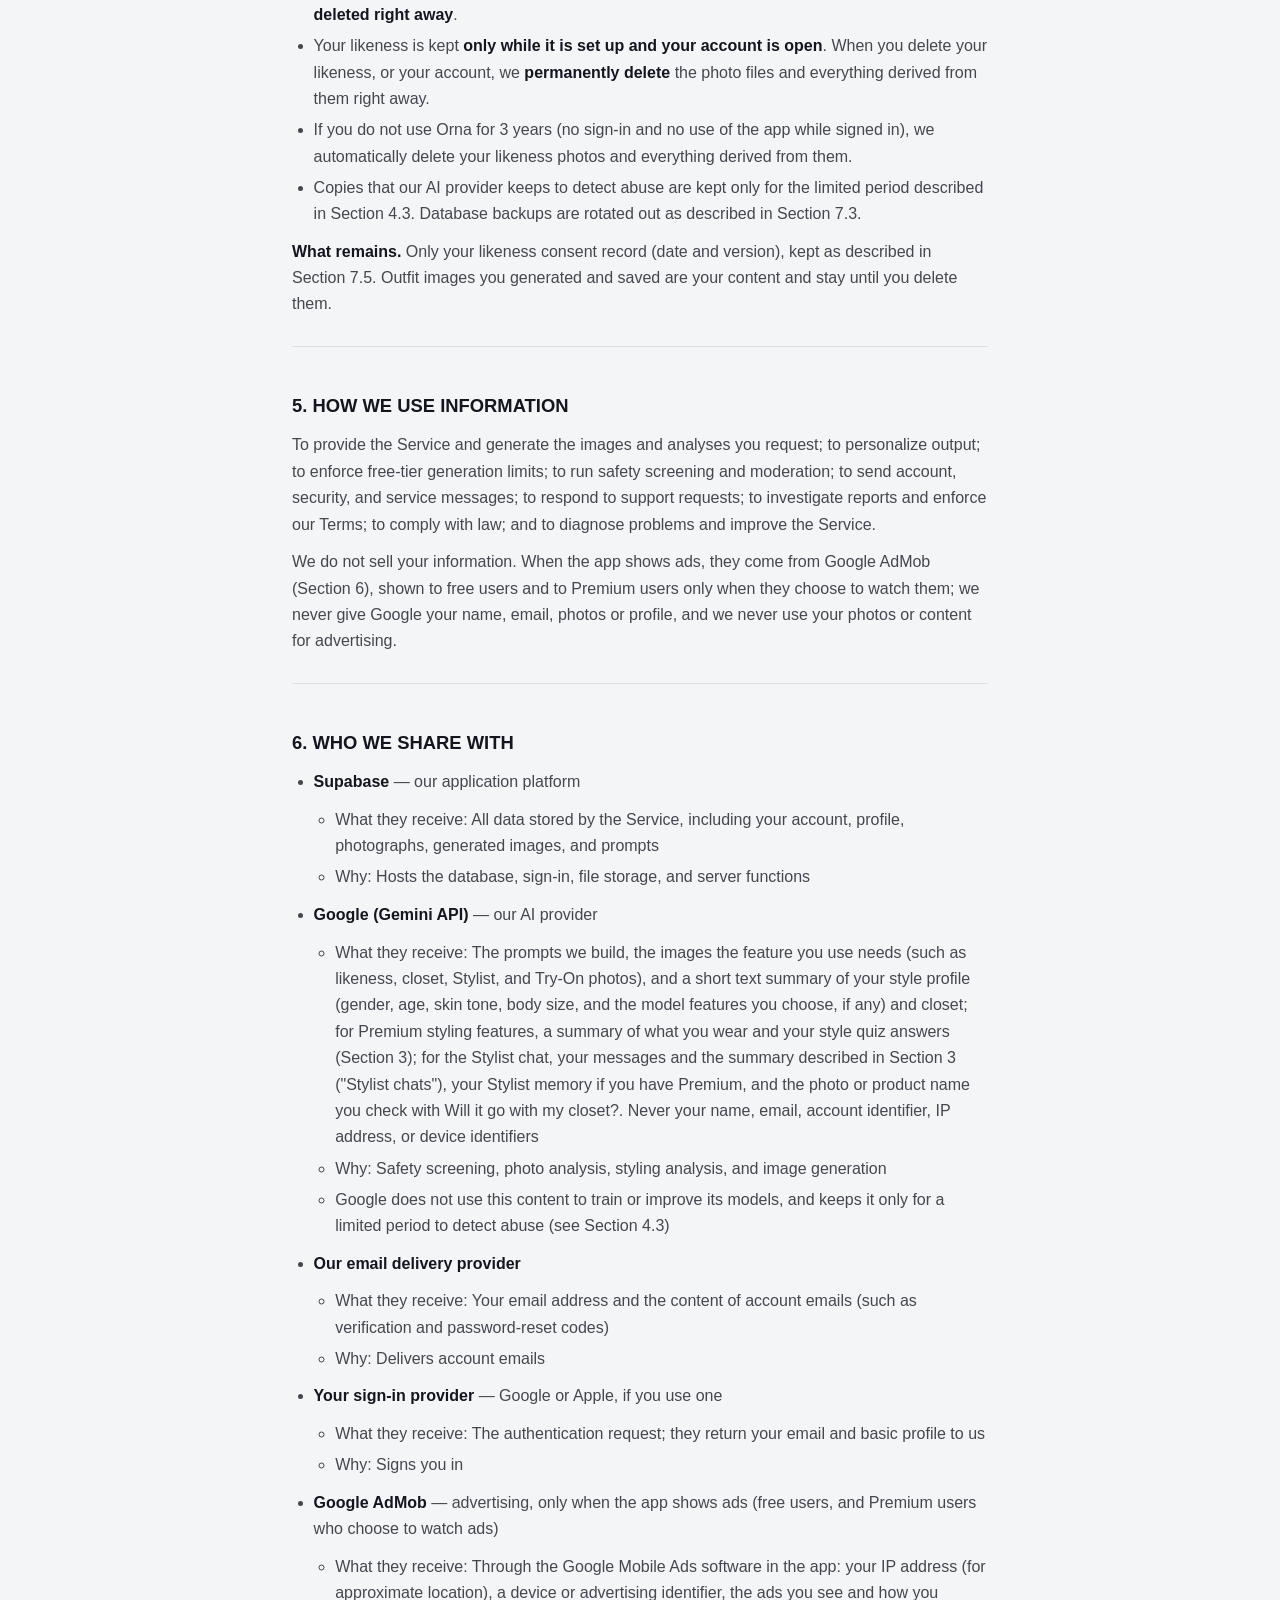
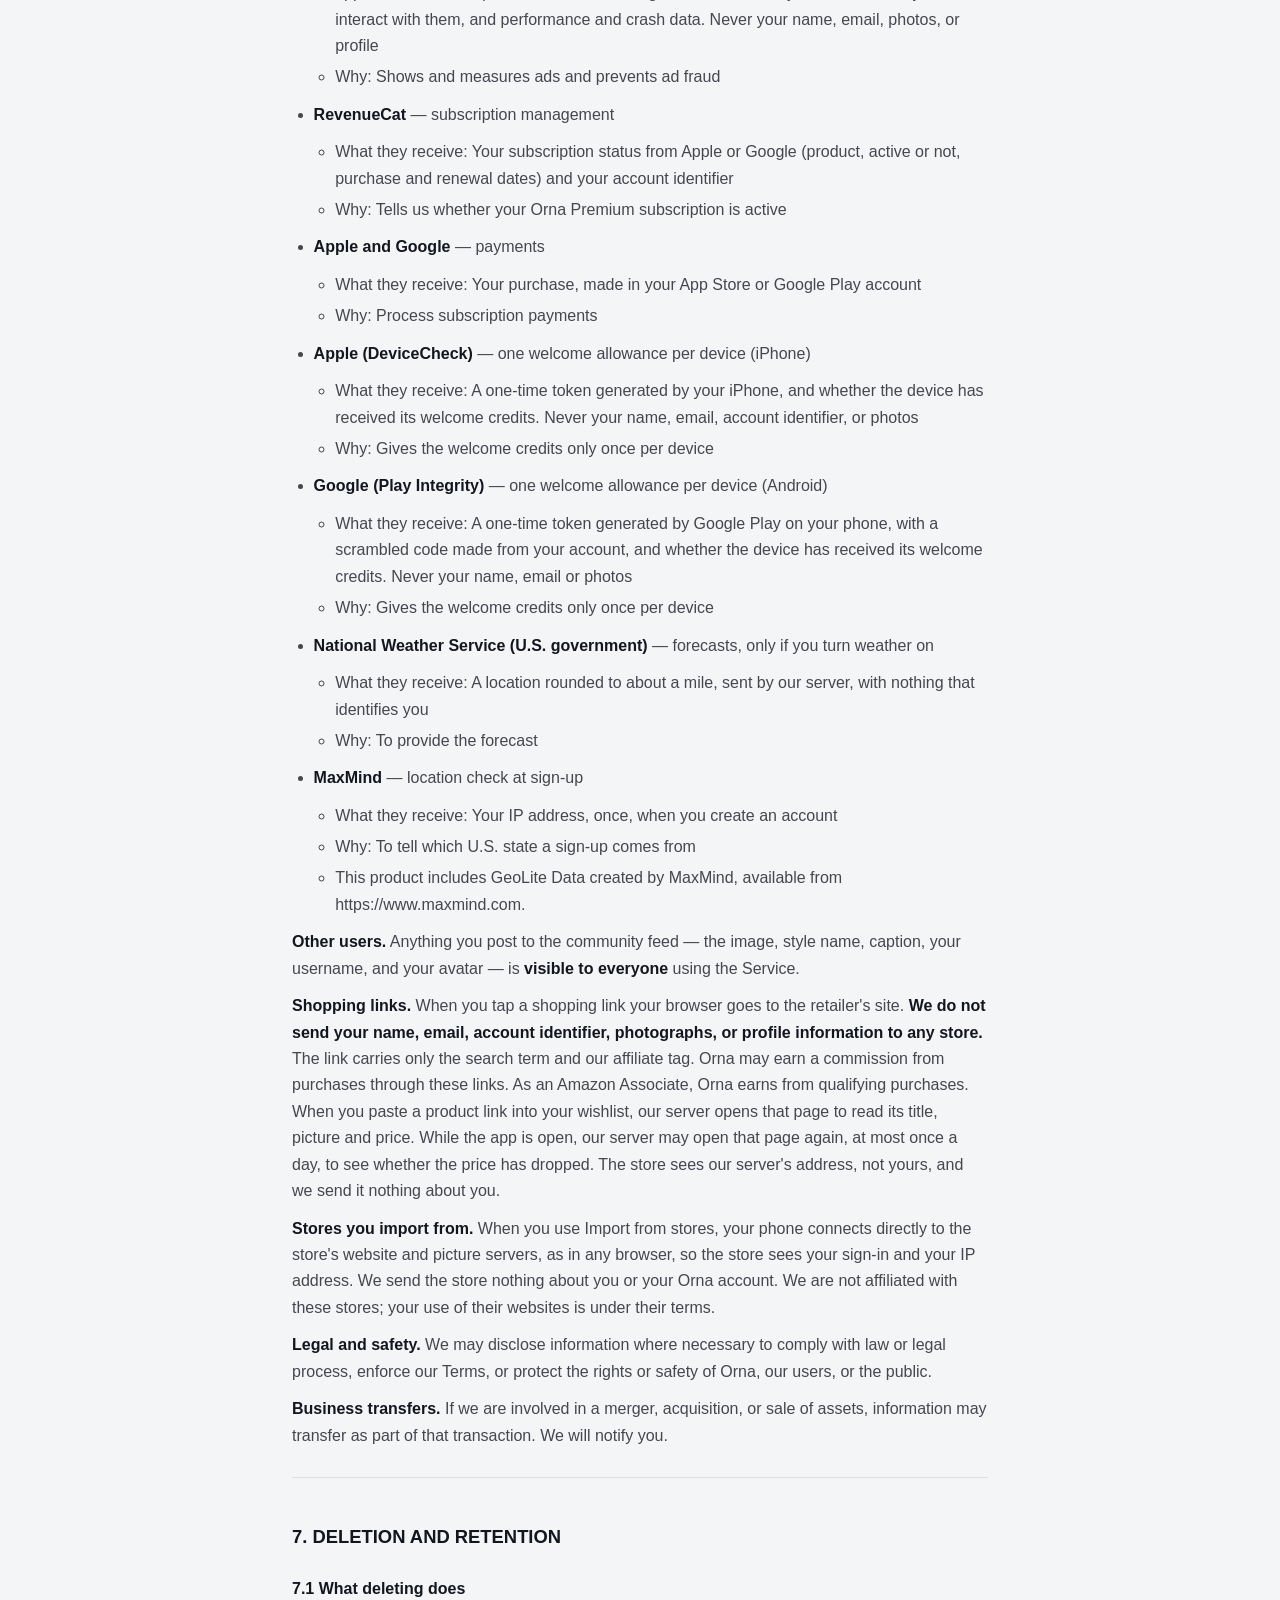
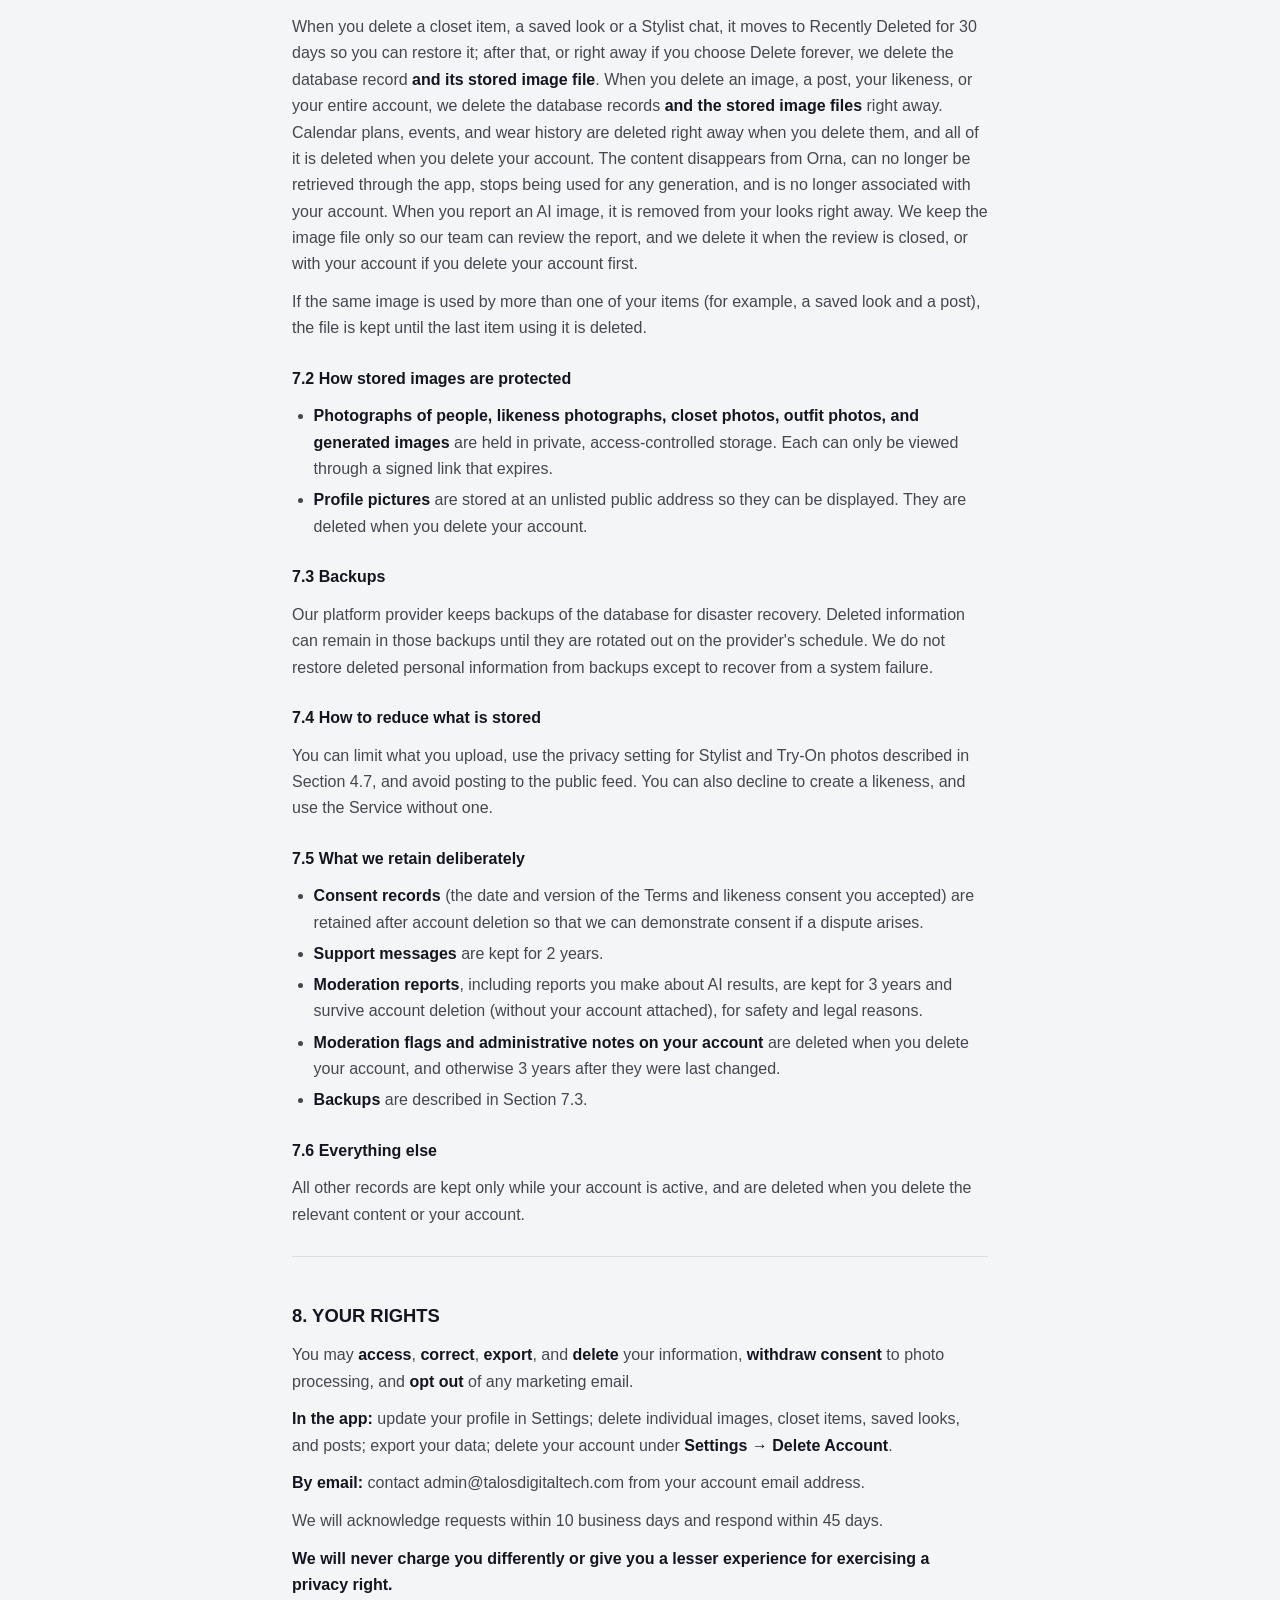
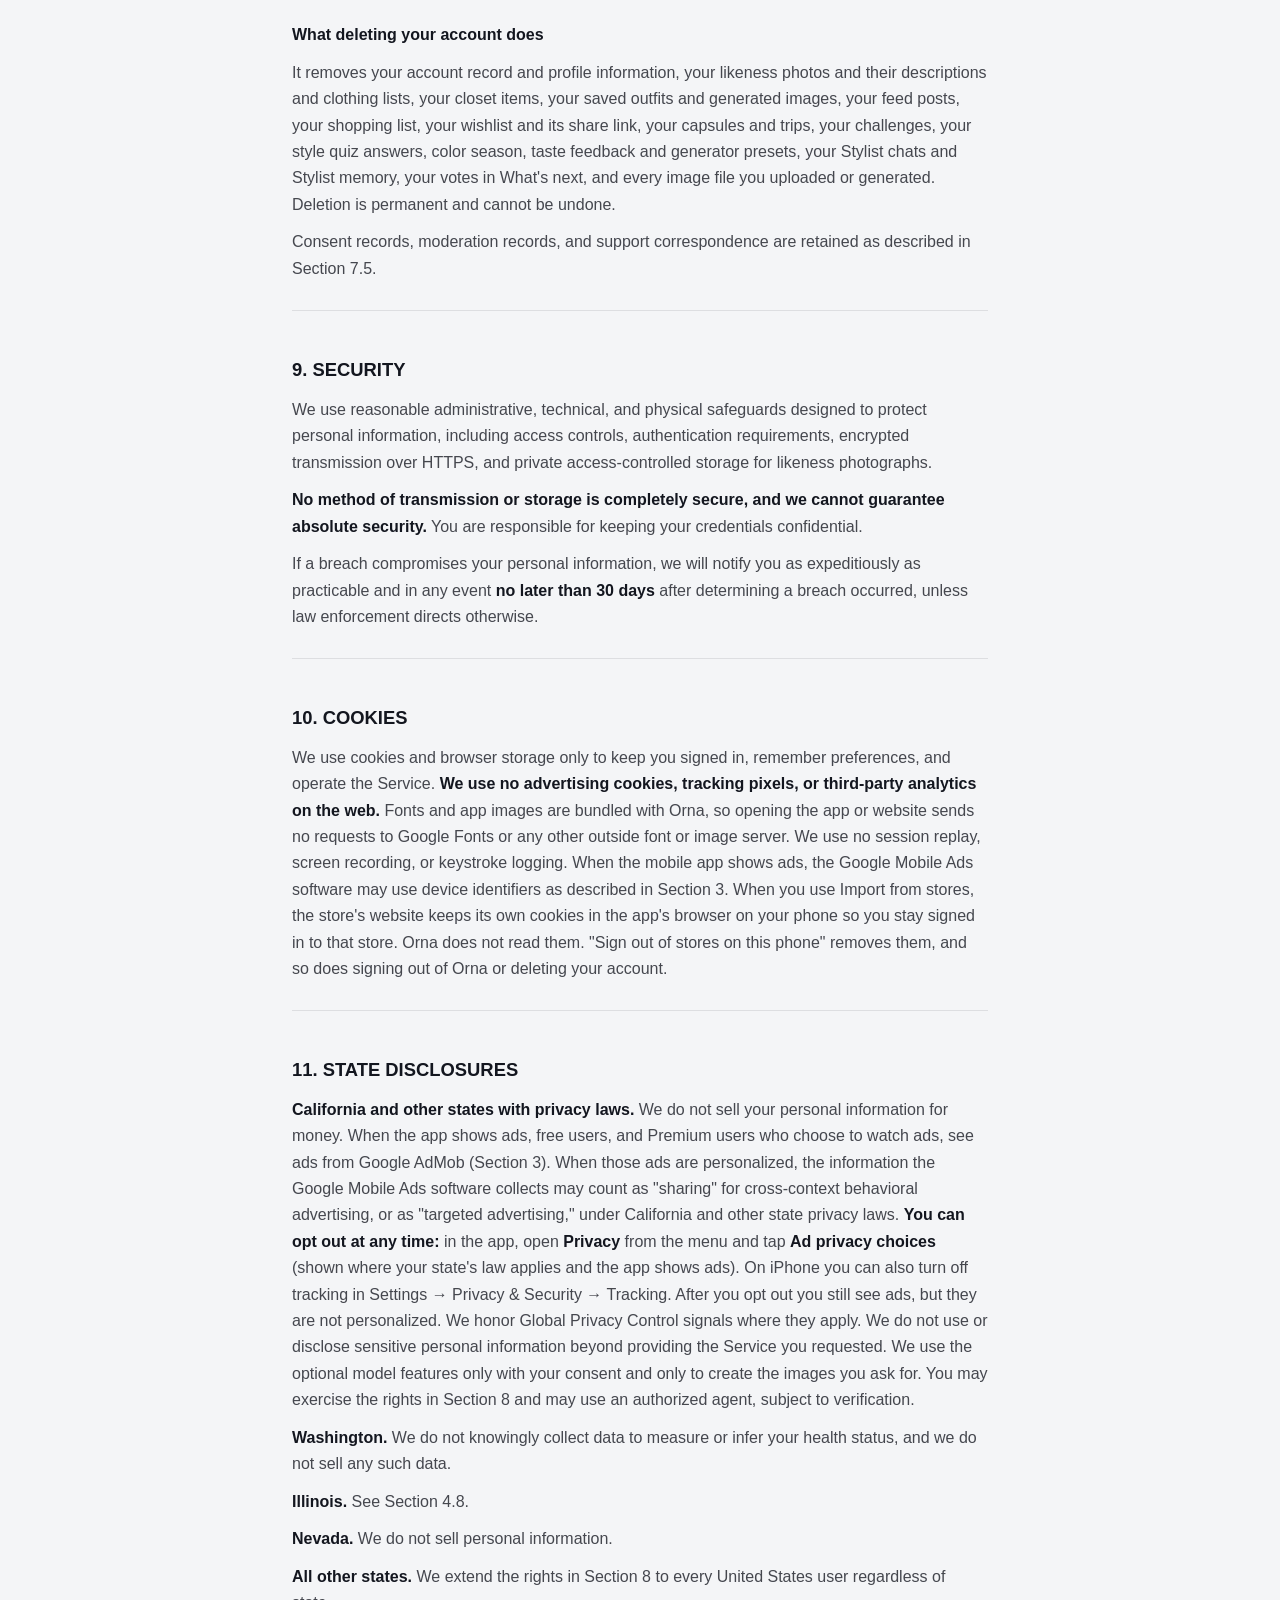
==== commit d72ea0b1: "Round 20 / 20B legal text and the shared wishlist page" ====
--- a/privacy/index.html
+++ b/privacy/index.html
@@ -95,14 +95,17 @@
 </ul>
 <p><strong>Background removal (Android, optional).</strong> If you turn on Remove backgrounds, your closet photo is processed on your phone by Google&#x27;s ML Kit, which Google Play services downloads to your phone. The photo is not sent to us or to Google for this step. Google Play services may send Google its own usage and diagnostic data under Google&#x27;s terms.</p>
 <p><strong>Information our AI generates from your photos.</strong> Short <strong>text</strong> descriptions of your face and build, plus a skin tone label and color value. For likeness photos, also a short list of the clothing you are wearing in them (for example, &quot;black crew-neck t-shirt&quot;). Clothing attributes such as item type, colors, fit, and style category. Generated outfit images and styling analyses.</p>
-<p><strong>Content you create.</strong> Saved outfits, community feed posts, captions, likes, comments, shopping list items, wishlist items (including the links and pictures you add), the stores you star and basics you hide, capsules, trips you plan (destination, dates, activities, packing list and the cover picture you choose, including your own photo), challenges you join (and purchases you mark as gifts or replacements), the layout of your Home screen, collage pictures you arrange from your closet photos, the status and notes you give your pieces, such as a repair note, when you last washed a piece and the cost-per-wear goals you set, the Discover looks you save, support messages, and reports you submit about other users.</p>
+<p><strong>Content you create.</strong> Saved outfits, community feed posts, captions, likes, comments, shopping list items, wishlist items (including the links and pictures you add), the stores you star and basics you hide, capsules, trips you plan (destination, dates, activities, packing list and the cover picture you choose, including your own photo), challenges you join (and purchases you mark as gifts or replacements), the layout of your Home screen, collage pictures you arrange from your closet photos, the status and notes you give your pieces, such as a repair note, when you last washed a piece and the cost-per-wear goals you set, the Discover looks you save, your shared wishlist link (whether it is on and the name you show) and your votes in What&#x27;s next, support messages, and reports you submit about other users.</p>
 <p><strong>Reports about AI results.</strong> If you use &quot;Report this image&quot; or &quot;Report this result&quot;, we save the reason you choose, any note you add (up to 500 characters), the kind of result (outfit, Try-On or Stylist) and a short description of it, such as the style or outfit name, or for the Stylist the occasion and a short summary. We never save your prompt or a photo of you with a report. A reported image is removed from your saved looks right away.</p>
 <p><strong>Items you import from stores.</strong> If you use Import from stores, Orna opens the store&#x27;s own website inside the app and you sign in there. Orna never sees, stores or fills in your store password. On the store&#x27;s order-history page only, Orna reads the order list you are looking at (item name, picture, price, order date, and size or color when shown) and shows it to you on your phone. <strong>Only the items you choose to add are saved to your Orna account</strong>, as closet items. The rest of the list is discarded when you close the import and is never sent to us. To keep the feature working we record that a page was read (which store, whether items were found, and whether you use iPhone or Android). This record has no account identifier and no order details.</p>
-<p><strong>A copy on your phone.</strong> So you can look at your closet, outfits, calendar and trips without a connection, the app keeps a copy of them, small copies of their pictures and your profile on your phone. It never leaves your phone and is deleted when you sign out or delete your account. If you add the Orna widget to your Android home screen, the app also keeps today&#x27;s outfit name, a small copy of its picture and the weather on your phone for the widget. Anyone who can see your home screen can see them. They are deleted when you sign out or delete your account, and you can remove the widget at any time.</p>
+<p><strong>A copy on your phone.</strong> So you can look at your closet, outfits, calendar, trips and wishlist without a connection, the app keeps a copy of them, small copies of their pictures and your profile on your phone. Changes you make offline to a piece or a wishlist item, and outfits you log as worn, are kept on your phone until you are back online and then sent to our servers. AI features need a connection. The copy never leaves your phone except for those changes, and it is deleted when you sign out or delete your account. If you add the Orna widget to your Android home screen, the app also keeps today&#x27;s outfit name, a small copy of its picture and the weather on your phone for the widget. Anyone who can see your home screen can see them. They are deleted when you sign out or delete your account, and you can remove the widget at any time.</p>
+<p><strong>Shared wishlist link (optional).</strong> If you turn on Share link in your wishlist, anyone with the link can see a web page with your wishlist: each item&#x27;s name, picture, price, store and the link you saved, and the name you chose to show. Your notes, priorities and anything else about your account are not shown. We ask search engines not to list the page. You can turn the link off, which hides the page right away, or reset it so the old link stops working. Pictures on the page are shown through links that expire after an hour.</p>
+<p><strong>Reminders (optional).</strong> The morning outfit reminder and the other reminders are off until you turn them on, and the app asks for permission to send notifications only then. They are scheduled on your phone: their text, such as the name of today&#x27;s outfit and the forecast, is made on your phone and is not sent through any push service.</p>
+<p><strong>What&#x27;s next.</strong> If you vote for ideas in What&#x27;s next (Premium), we save which ideas you voted for. Other people see only the total number of votes for each idea.</p>
 <p><strong>Usage and consent records.</strong> Generation and credit counts, daily, weekly and monthly counts of AI features used, records of AI requests (which feature was used and its estimated cost), onboarding and tutorial progress, in-app disclaimer acknowledgments, and the date and version of the Terms and of the likeness consent you accepted. While an image is being created, a record of the request (which feature, whether it finished, and its result: the outfit&#x27;s details and a link to the image), so a look that finishes after you leave the app still reaches you. It is deleted 7 days after the image is finished. If your account is reported, we also store moderation flags and administrative notes.</p>
 <p><strong>Payment information.</strong> Subscriptions are bought through Apple or Google, which process the payment. We never receive your card, bank or billing details. We receive your subscription status (product, active or not, purchase and renewal dates) from RevenueCat, linked to your account.</p>
 <p><strong>Advertising.</strong> Some versions of the Orna app show ads from Google AdMob. When the app shows ads, the Google Mobile Ads software in the app collects your IP address (for approximate location), a device or advertising identifier, the ads you see and how you interact with them, and performance and crash data, to show and measure ads and prevent fraud. On iPhone, ads are personalized only if you allow tracking in Apple&#x27;s prompt; in the EU and UK only with your consent. You can change this anytime in your device settings. Premium users see no forced ads. A version of the app that shows no ads does not start the Google Mobile Ads software and collects none of this.</p>
-<p><strong>One welcome allowance per device.</strong> The 5 welcome credits are given once per device. On iPhone we use Apple&#x27;s DeviceCheck service for this: Apple lets us store two yes/no values for your device, and we use one of them to note that this device has already received its welcome credits. We never receive a device identifier, and we store only whether your account passed this check. The value stays with Apple when you delete the app or your Orna account, so a new account on the same iPhone does not receive new welcome credits.</p>
+<p><strong>One welcome allowance per device.</strong> The 5 welcome credits are given once per device. On iPhone we use Apple&#x27;s DeviceCheck service for this: Apple lets us store two yes/no values for your device, and we use one of them to note that this device has already received its welcome credits. We never receive a device identifier, and we store only whether your account passed this check. The value stays with Apple when you delete the app or your Orna account, so a new account on the same iPhone does not receive new welcome credits. On Android we use Google Play Integrity for this. Google keeps three yes/no values for each phone for our developer account, and we use one of them to note that this phone has already received its welcome credits. The app asks Google Play for a one-time token, which includes a scrambled code made from your account that Google cannot turn back into it; our server sends the token to Google to read and set that value. We store only whether your account passed this check. Google keeps the value for up to 3 years after it was last read or written. If Google can&#x27;t check your phone (for example, it has no Google Play), your account gets its welcome credits as before.</p>
 <p><strong>Weather and location (optional).</strong> Weather is off unless you turn it on. You can enter a ZIP code or tap &quot;Use my location&quot;. If you use your location, Orna asks your phone for your approximate position once, at that moment, and rounds it to about a mile before it leaves your phone. Your ZIP code or that rounded point is saved on your phone only, not in your Orna account, and is removed when you turn weather off or sign out. We keep no location history. To get a forecast, the rounded point is sent to our server, which asks the U.S. National Weather Service. Our server keeps recent forecasts by area, not by person.</p>
 <p><strong>What we do not collect.</strong> The Orna app does not collect your precise location, does not follow your location in the background, and contains no analytics or attribution software of its own. Our hosting platform may log standard technical information such as IP addresses and error logs in the ordinary course of running the servers.</p>
 <p><strong>Device biometric unlock.</strong> If you use Face ID, Touch ID, or a fingerprint to open the app, that is handled entirely by your device. <strong>Your fingerprint or face data never leaves your device and is never sent to us.</strong> We store only a setting indicating the feature is on.</p>
@@ -213,6 +216,12 @@
 <li>Why: Gives the welcome credits only once per device</li>
 </ul>
 </li>
+<li><strong>Google (Play Integrity)</strong> — one welcome allowance per device (Android)
+<ul>
+<li>What they receive: A one-time token generated by Google Play on your phone, with a scrambled code made from your account, and whether the device has received its welcome credits. Never your name, email or photos</li>
+<li>Why: Gives the welcome credits only once per device</li>
+</ul>
+</li>
 <li><strong>National Weather Service (U.S. government)</strong> — forecasts, only if you turn weather on
 <ul>
 <li>What they receive: A location rounded to about a mile, sent by our server, with nothing that identifies you</li>
@@ -264,7 +273,7 @@
 <p>We will acknowledge requests within 10 business days and respond within 45 days.</p>
 <p><strong>We will never charge you differently or give you a lesser experience for exercising a privacy right.</strong></p>
 <h3>What deleting your account does</h3>
-<p>It removes your account record and profile information, your likeness photos and their descriptions and clothing lists, your closet items, your saved outfits and generated images, your feed posts, your shopping list, your wishlist, your capsules and trips, your challenges, your style quiz answers, color season, taste feedback and generator presets, your Stylist chats and Stylist memory, and every image file you uploaded or generated. Deletion is permanent and cannot be undone.</p>
+<p>It removes your account record and profile information, your likeness photos and their descriptions and clothing lists, your closet items, your saved outfits and generated images, your feed posts, your shopping list, your wishlist and its share link, your capsules and trips, your challenges, your style quiz answers, color season, taste feedback and generator presets, your Stylist chats and Stylist memory, your votes in What&#x27;s next, and every image file you uploaded or generated. Deletion is permanent and cannot be undone.</p>
 <p>Consent records, moderation records, and support correspondence are retained as described in Section 7.5.</p>
 <hr/>
 <h2 id="9-security">9. SECURITY</h2>
--- a/styles.css
+++ b/styles.css
@@ -61,3 +61,8 @@
 footer { max-width: 46rem; margin: 0 auto; padding: 1.5rem 1.25rem 3rem; border-top: 1px solid var(--line); font-size: 0.85rem; color: var(--faint); }
 footer a { color: var(--faint); }
 footer p { margin: 0.35rem 0; }
+.wl-list { list-style: none; padding: 0; margin: 1.25rem 0; display: grid; gap: 0.75rem; }
+.wl-list li { display: flex; gap: 0.9rem; align-items: center; padding: 0.75rem; border: 1px solid var(--line); border-radius: 14px; }
+.wl-list img { width: 72px; height: 72px; object-fit: cover; border-radius: 10px; flex-shrink: 0; }
+.wl-list p { margin: 0.2rem 0 0; font-size: 0.85rem; color: var(--faint); }
+.wl-name { font-weight: 600; }
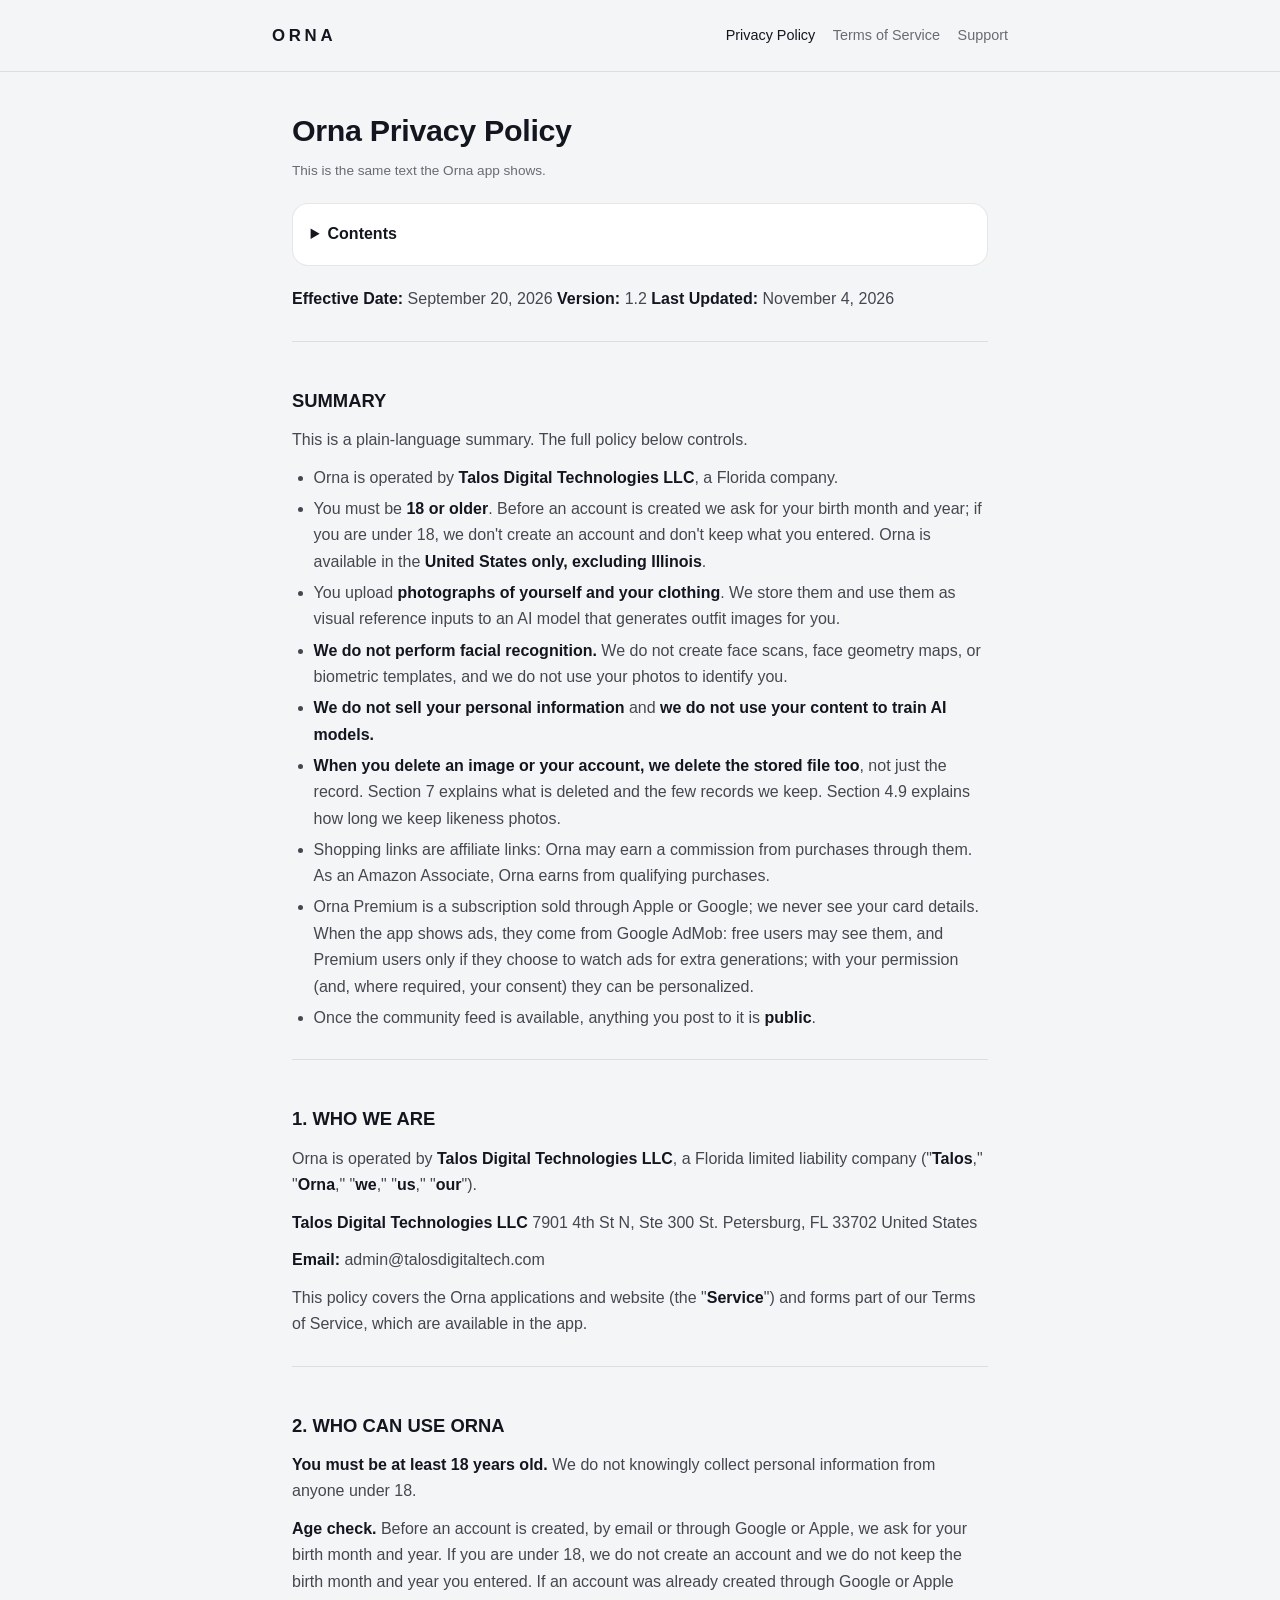
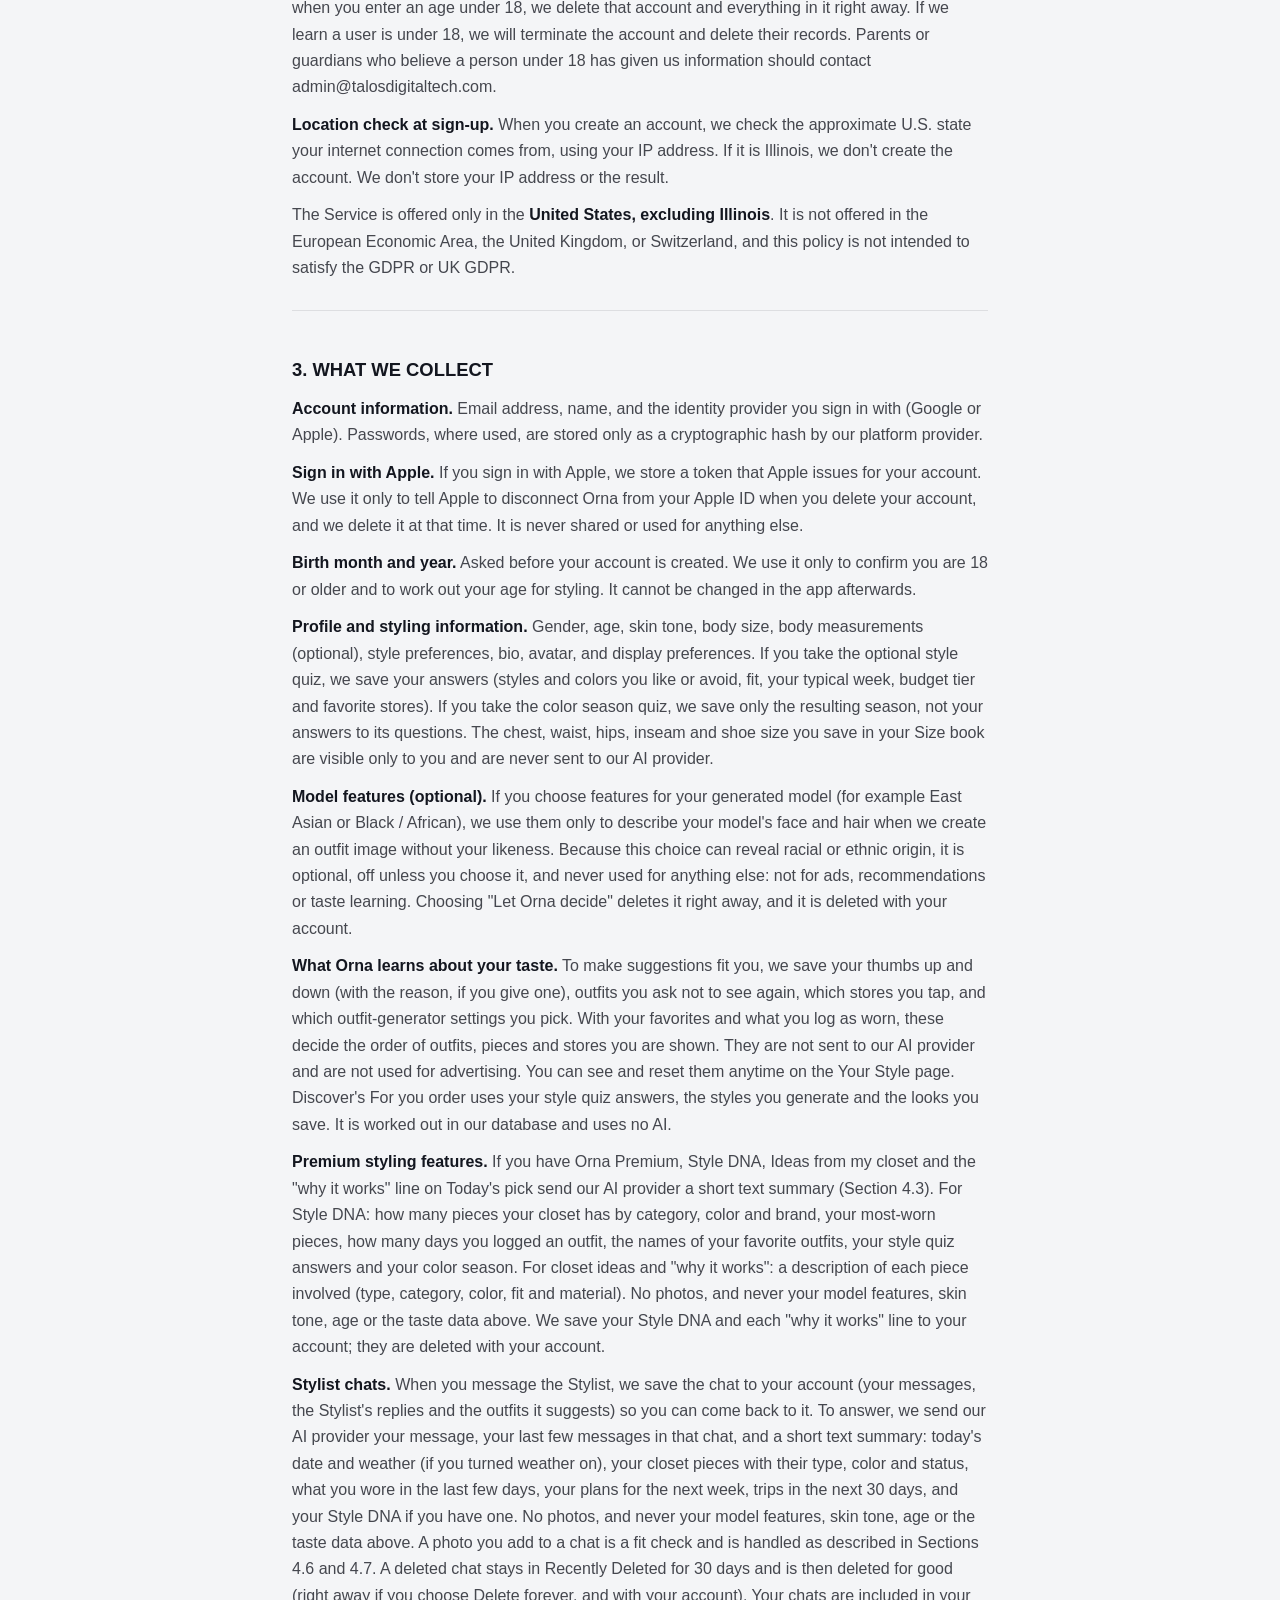
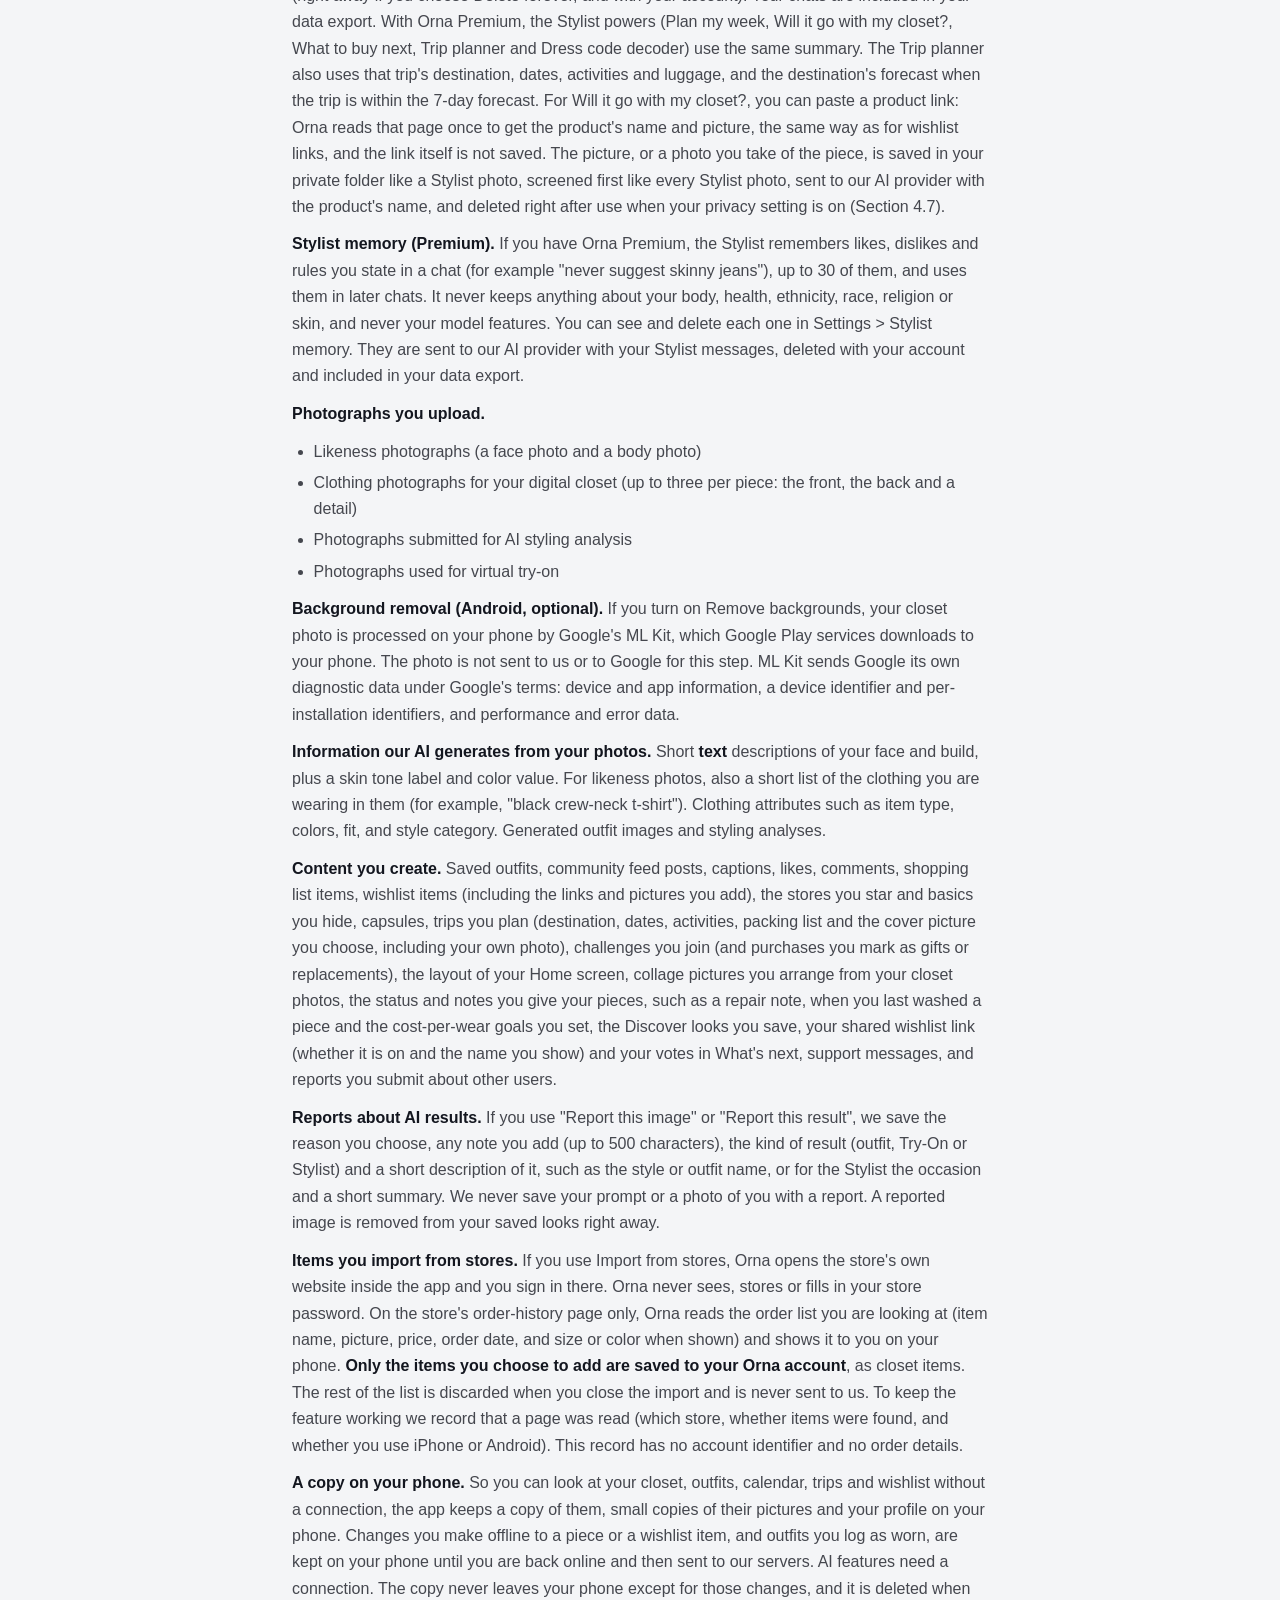
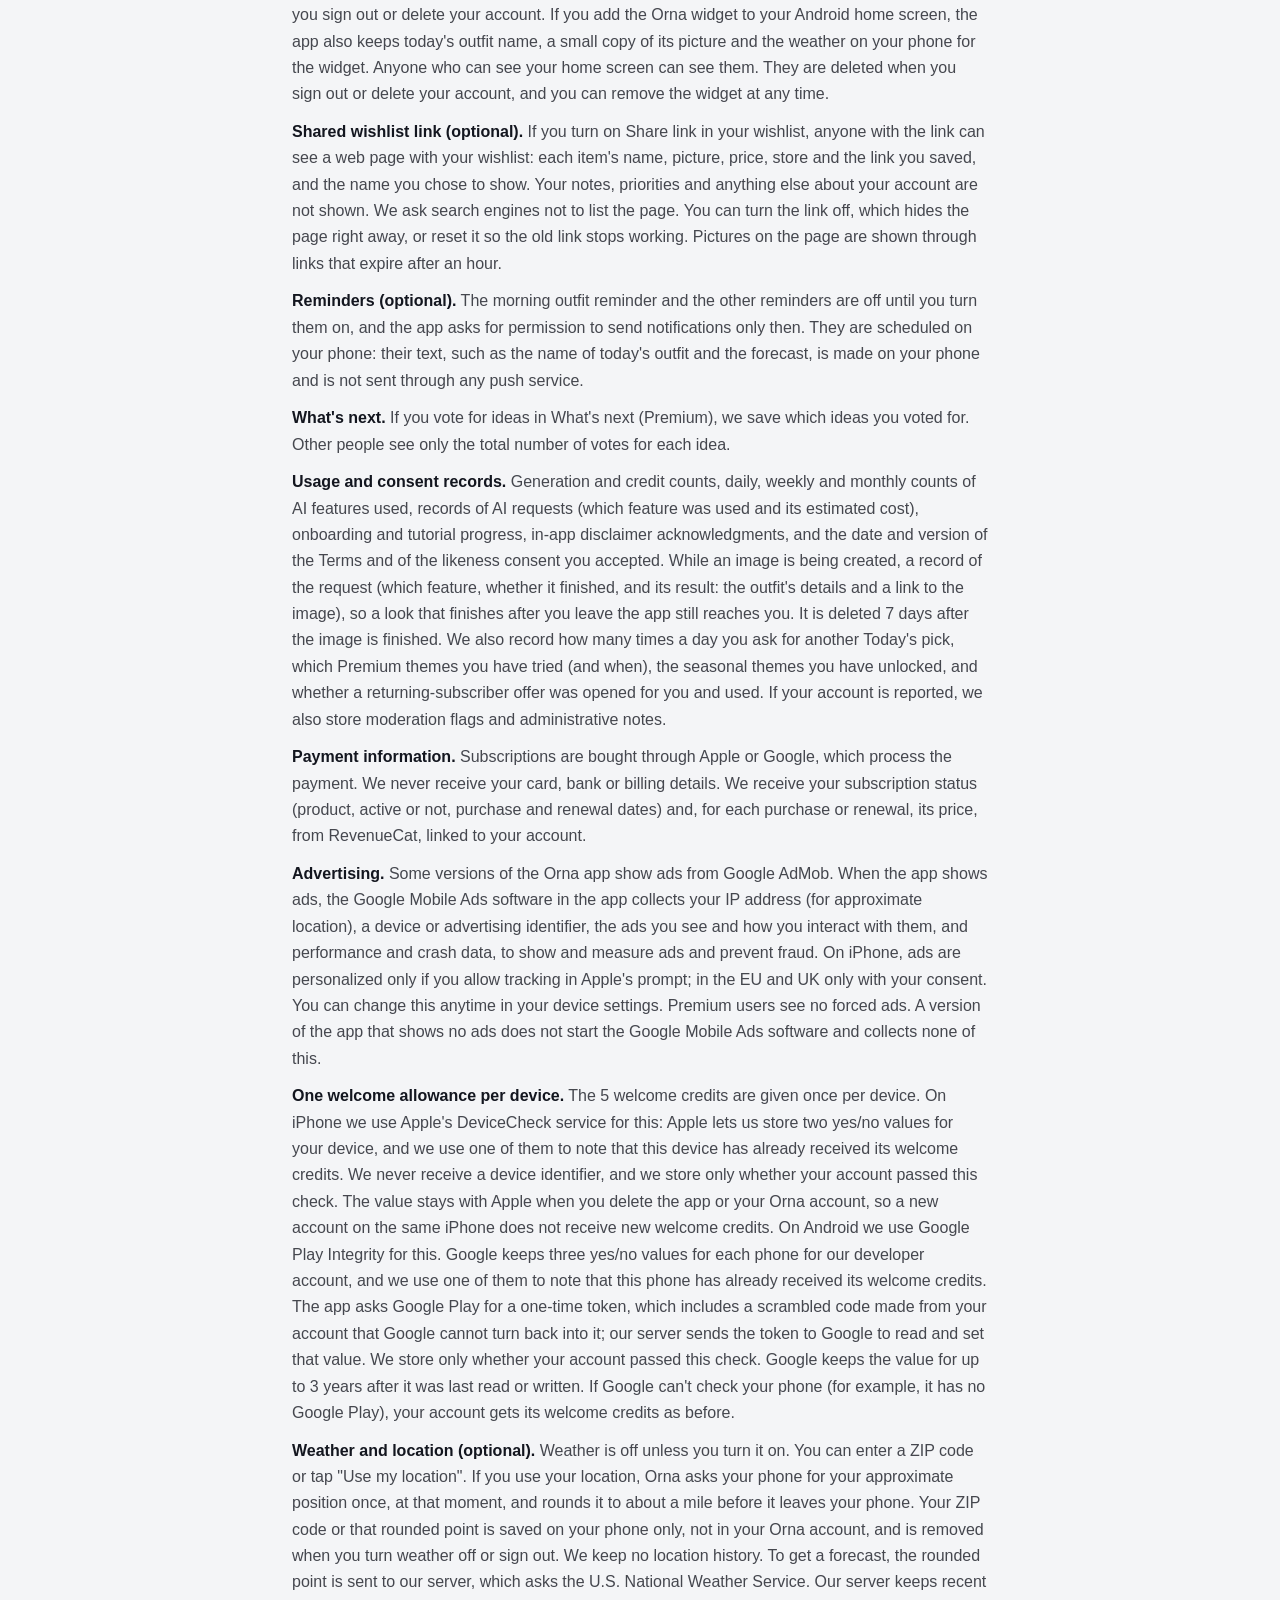
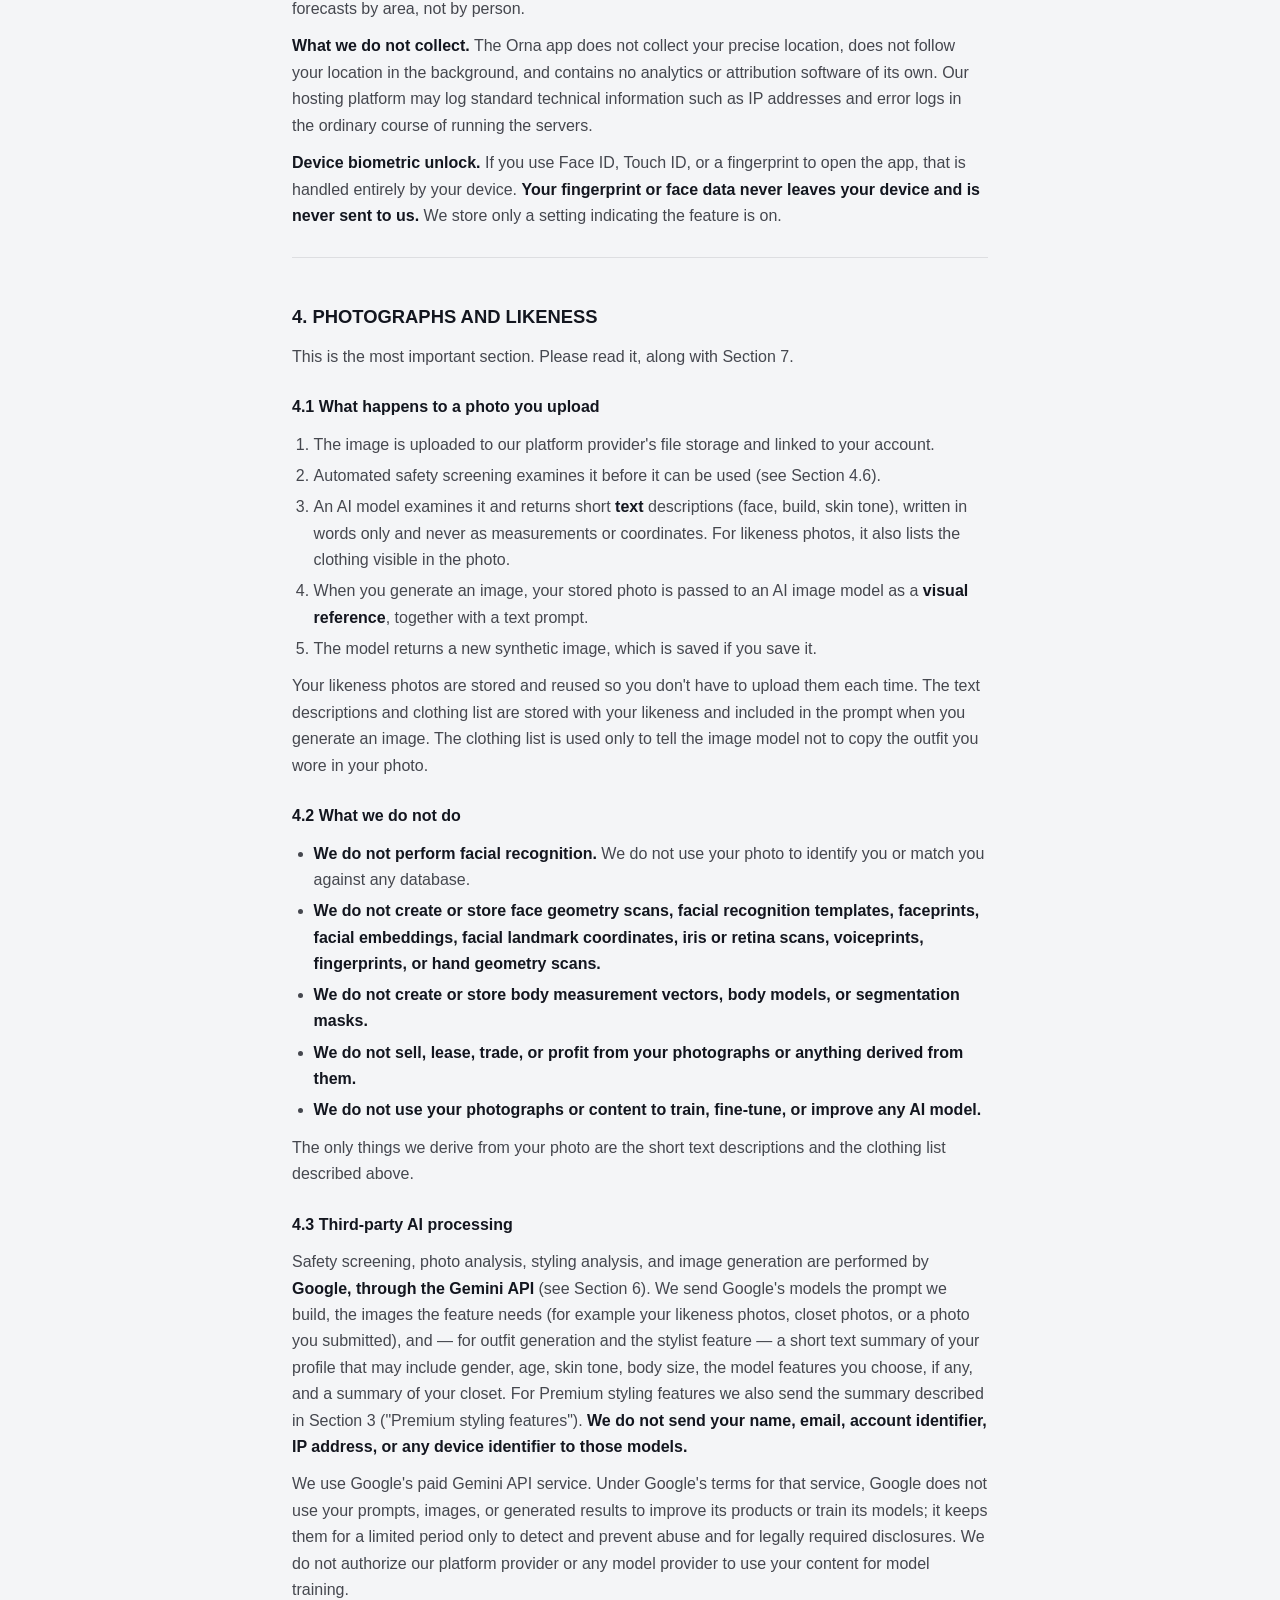
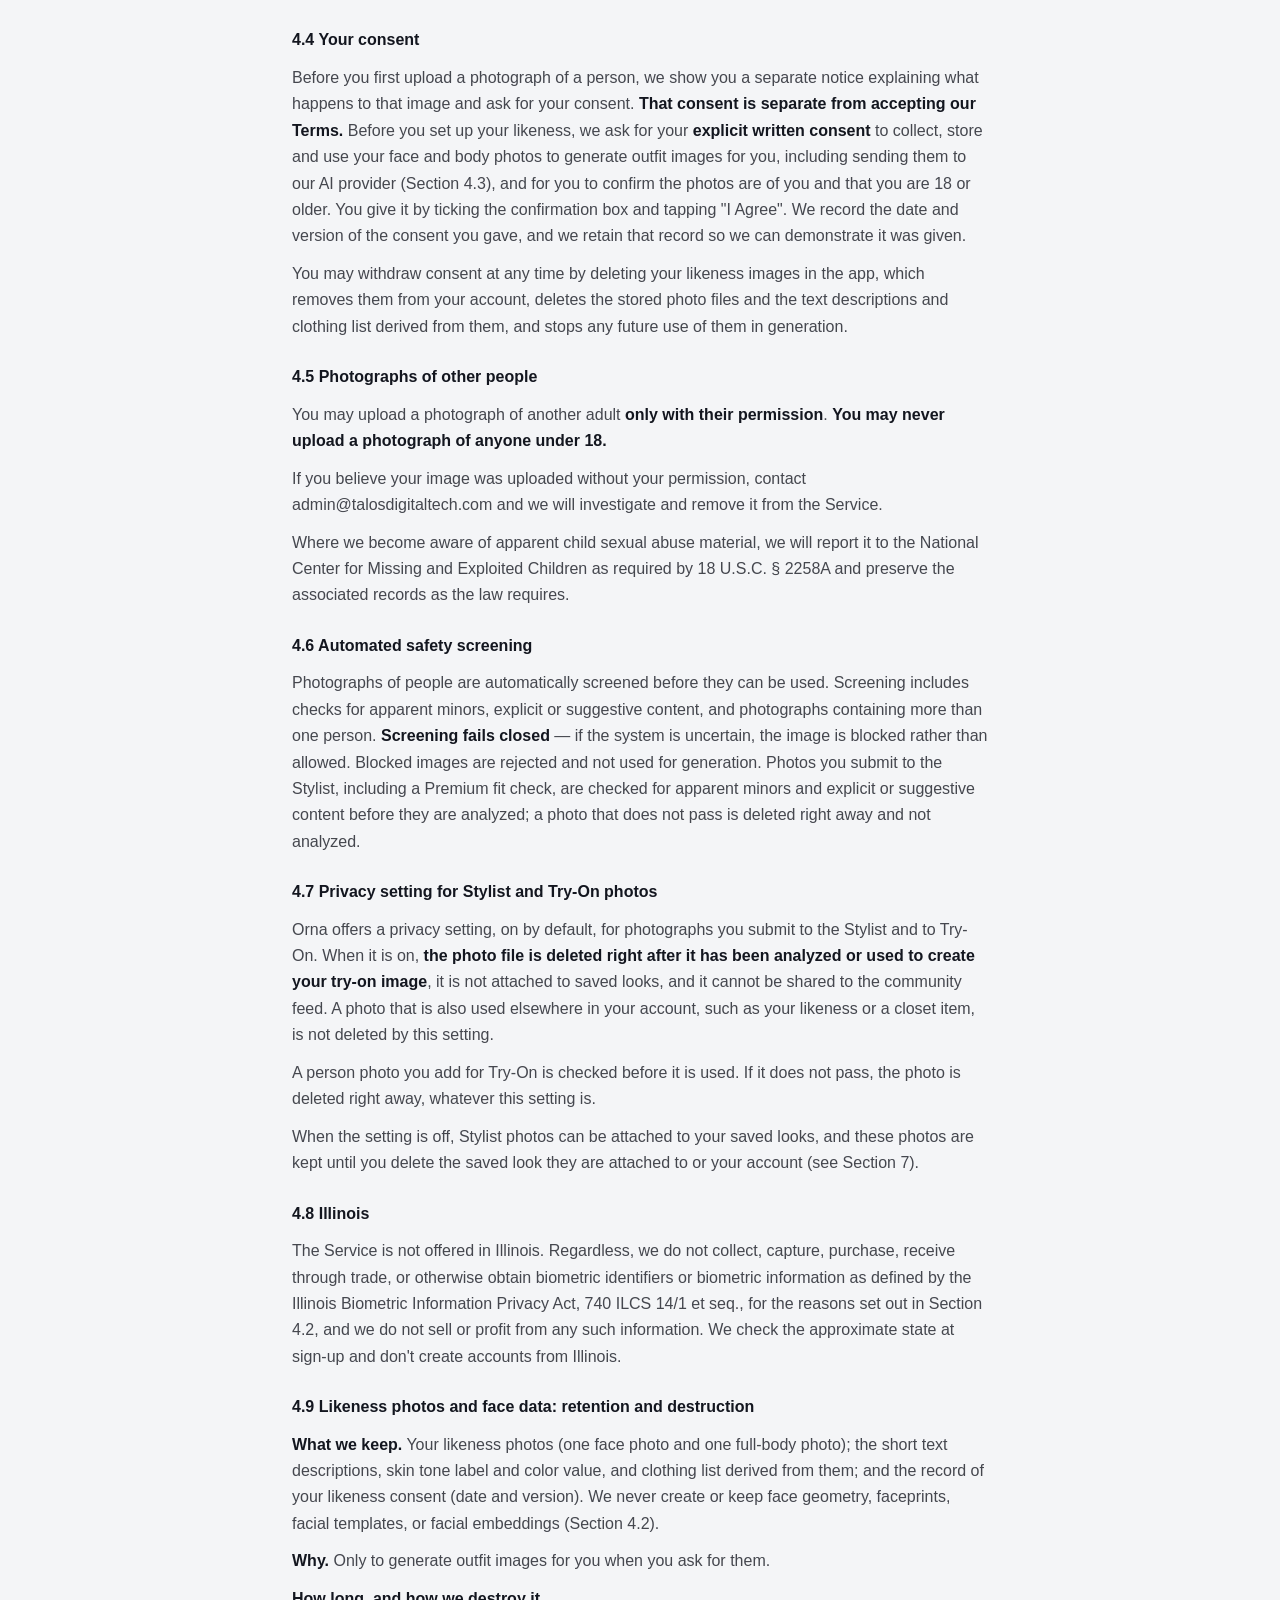
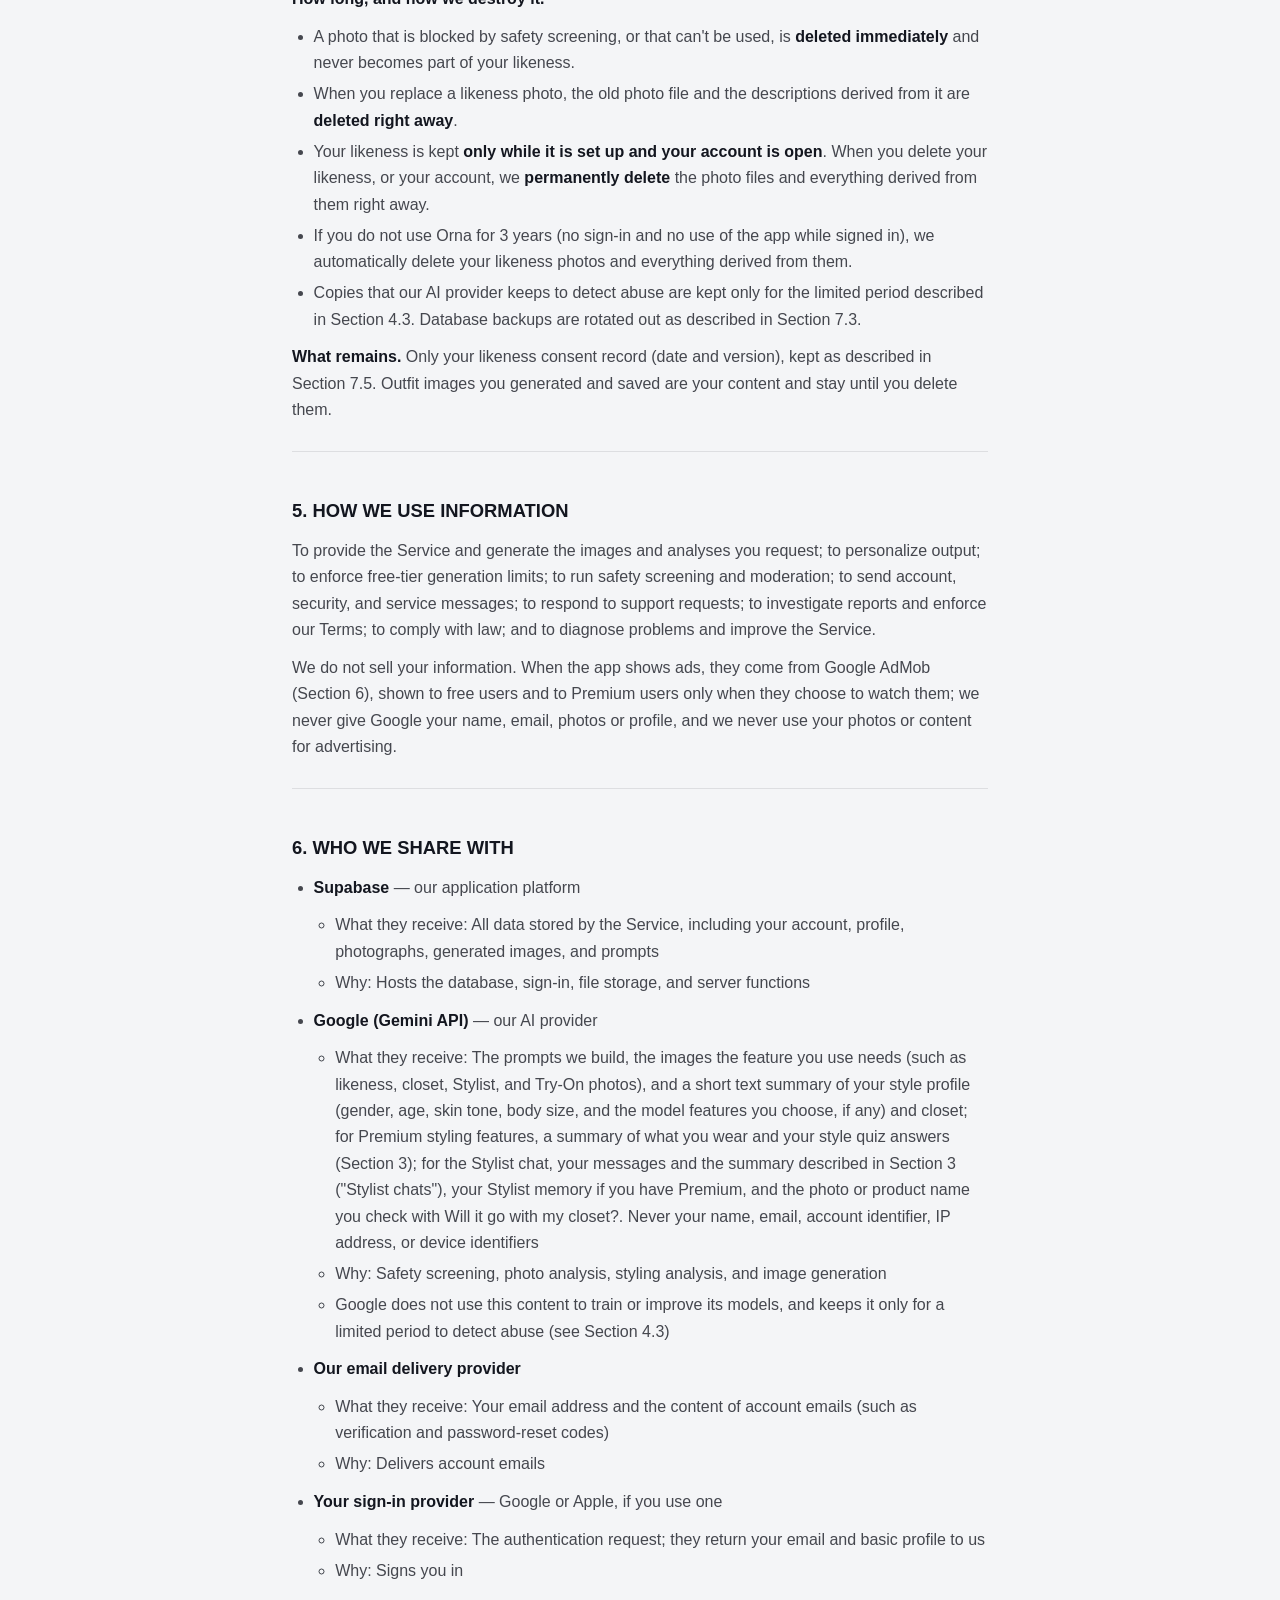
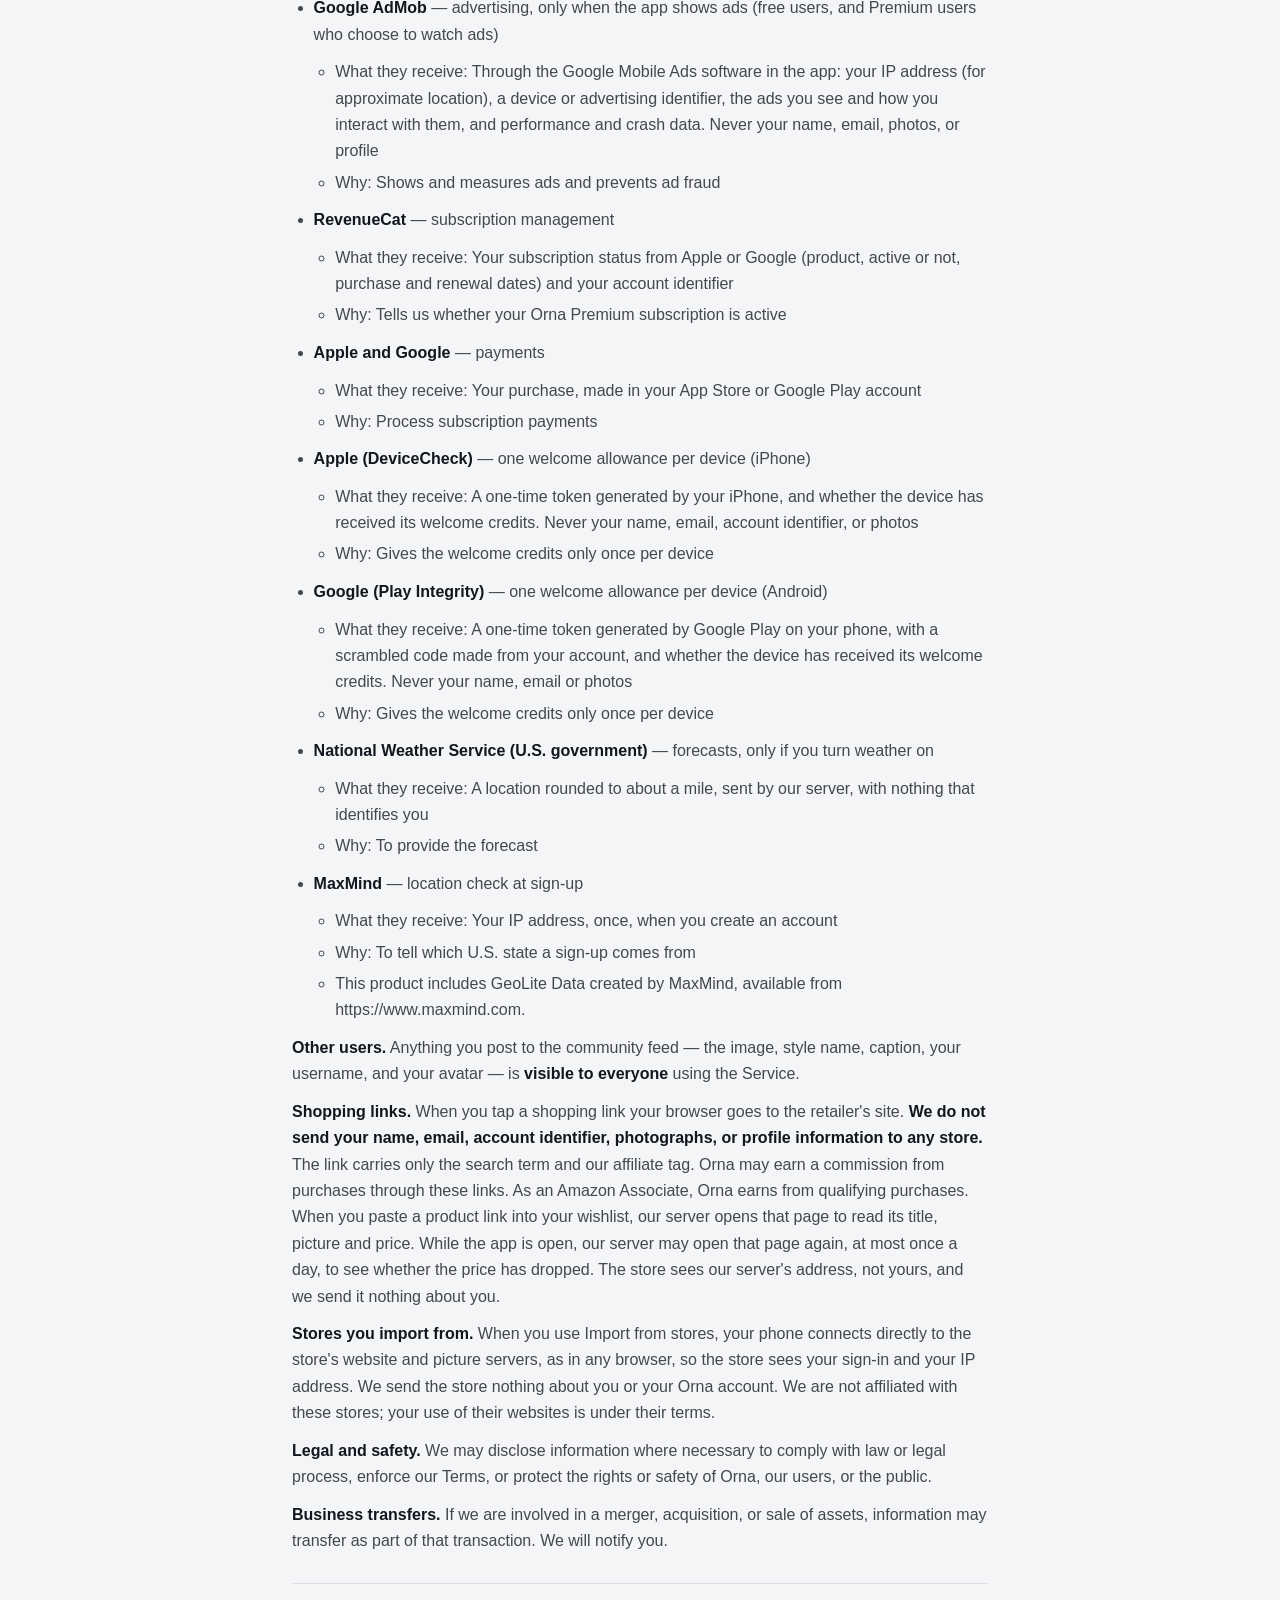
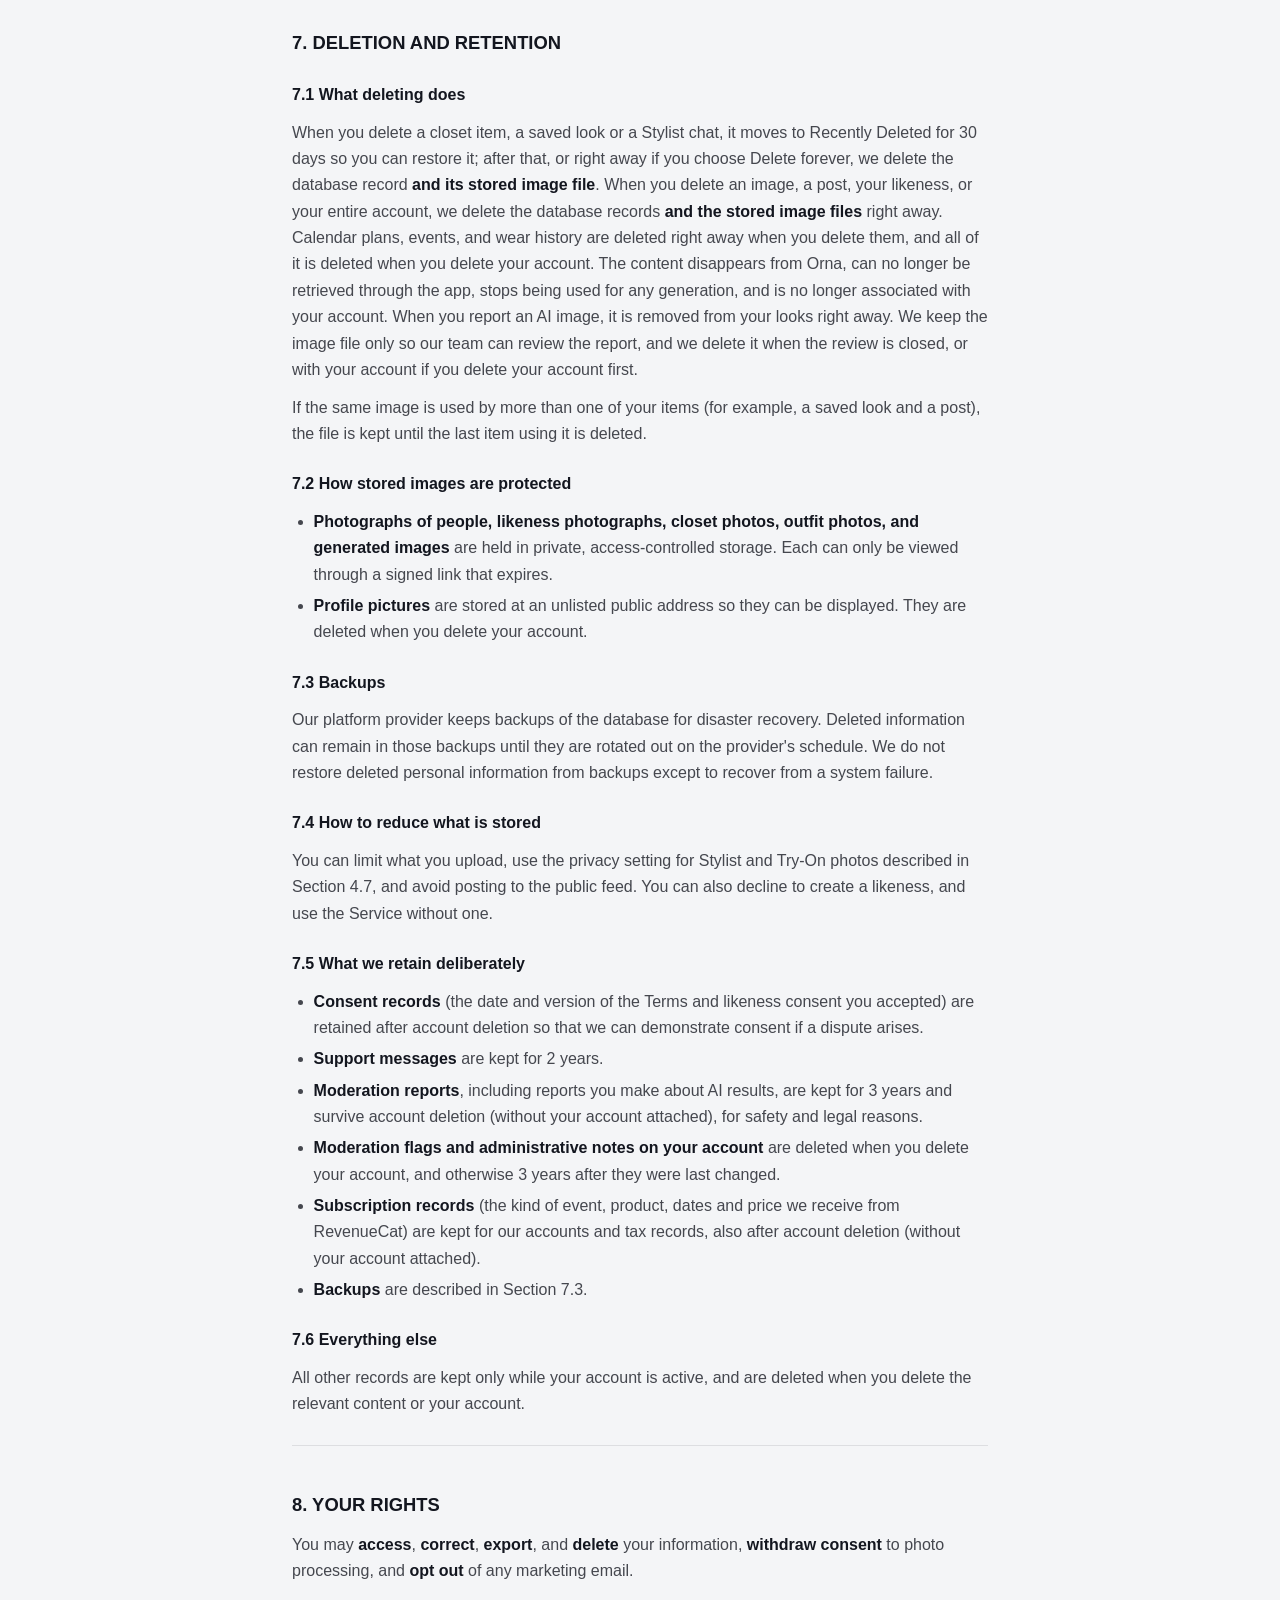
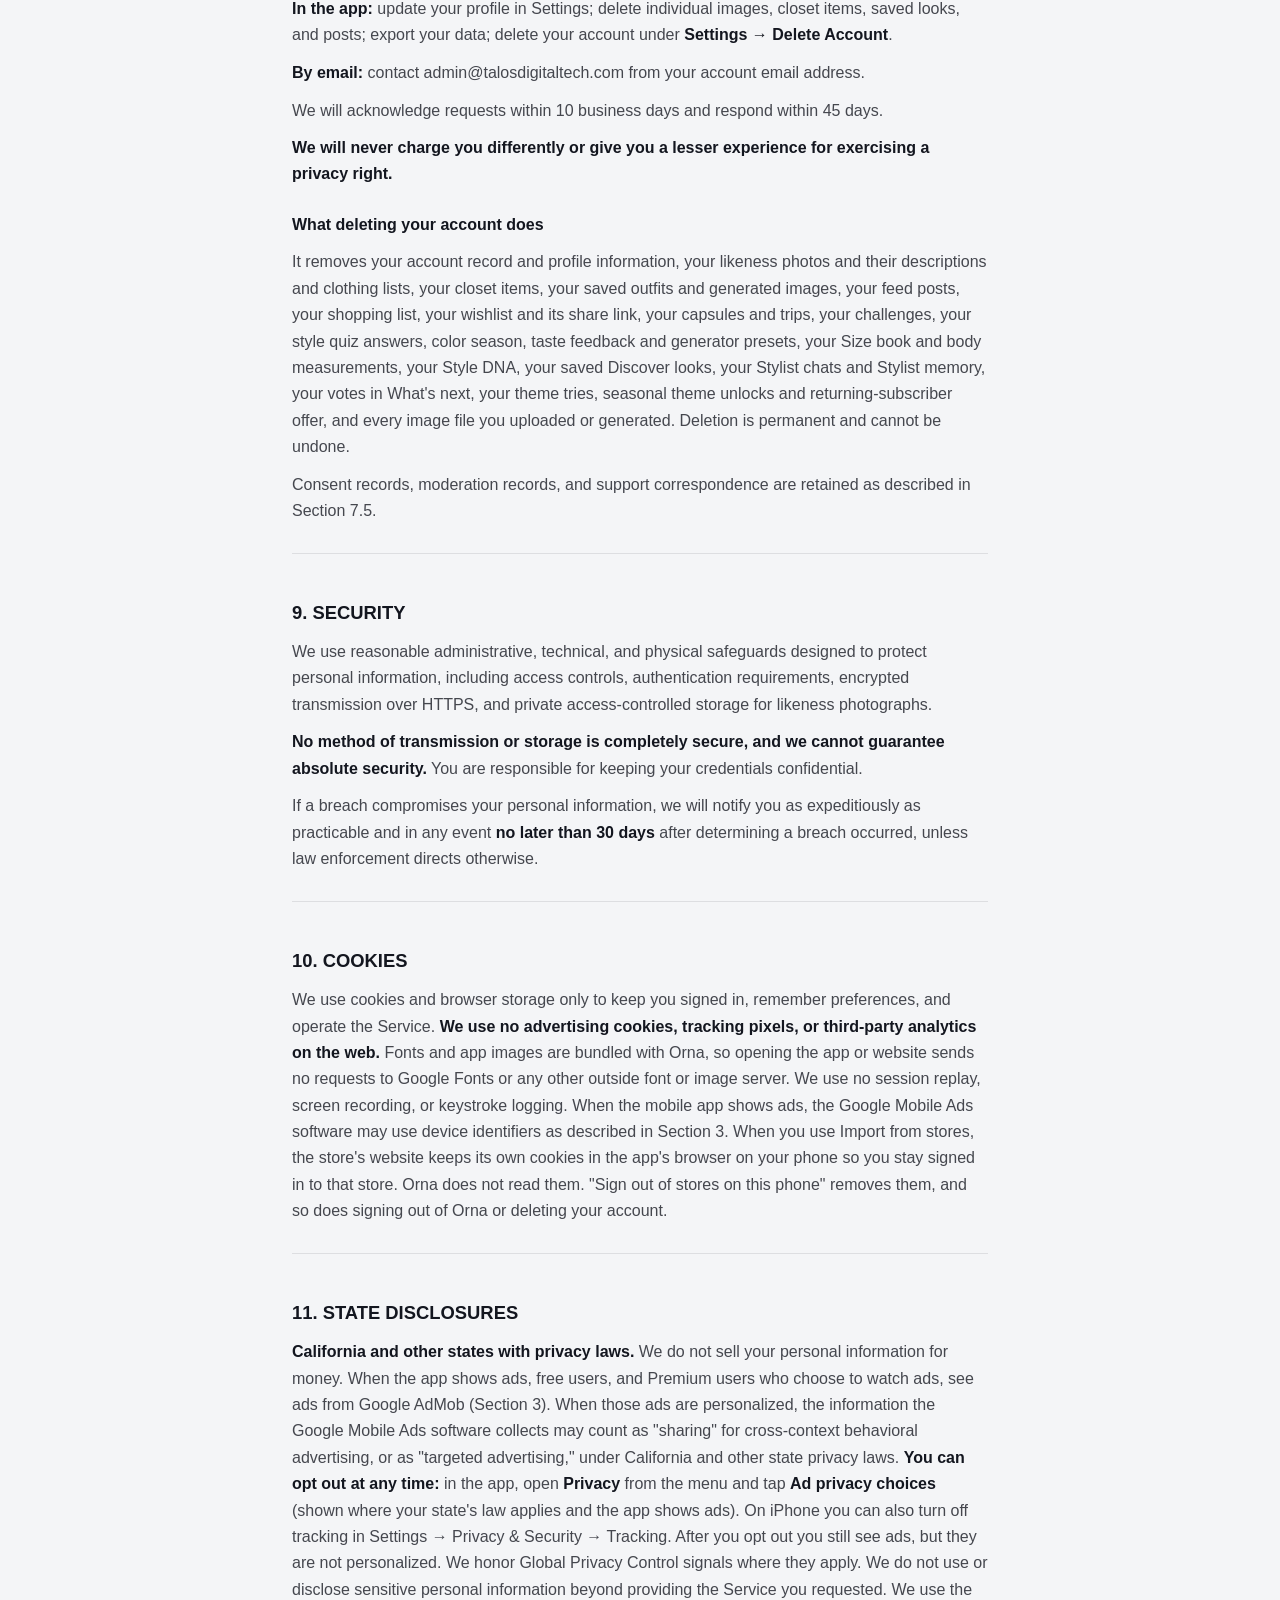
==== commit 46a3e034: "Privacy 1.2 and Terms 1.3 (November 4, 2026); About Orna and Support updated" ====
--- a/privacy/index.html
+++ b/privacy/index.html
@@ -44,8 +44,8 @@
 </ol>
 </details>
 <p><strong>Effective Date:</strong> September 20, 2026
-<strong>Version:</strong> 1.1
-<strong>Last Updated:</strong> October 6, 2026</p>
+<strong>Version:</strong> 1.2
+<strong>Last Updated:</strong> November 4, 2026</p>
 <hr/>
 <h2 id="summary">SUMMARY</h2>
 <p>This is a plain-language summary. The full policy below controls.</p>
@@ -58,7 +58,7 @@
 <li><strong>When you delete an image or your account, we delete the stored file too</strong>, not just the record. Section 7 explains what is deleted and the few records we keep. Section 4.9 explains how long we keep likeness photos.</li>
 <li>Shopping links are affiliate links: Orna may earn a commission from purchases through them. As an Amazon Associate, Orna earns from qualifying purchases.</li>
 <li>Orna Premium is a subscription sold through Apple or Google; we never see your card details. When the app shows ads, they come from Google AdMob: free users may see them, and Premium users only if they choose to watch ads for extra generations; with your permission (and, where required, your consent) they can be personalized.</li>
-<li>Anything you post to the <strong>community feed is public</strong>.</li>
+<li>Once the community feed is available, anything you post to it is <strong>public</strong>.</li>
 </ul>
 <hr/>
 <h2 id="1-who-we-are">1. WHO WE ARE</h2>
@@ -93,7 +93,7 @@
 <li>Photographs submitted for AI styling analysis</li>
 <li>Photographs used for virtual try-on</li>
 </ul>
-<p><strong>Background removal (Android, optional).</strong> If you turn on Remove backgrounds, your closet photo is processed on your phone by Google&#x27;s ML Kit, which Google Play services downloads to your phone. The photo is not sent to us or to Google for this step. Google Play services may send Google its own usage and diagnostic data under Google&#x27;s terms.</p>
+<p><strong>Background removal (Android, optional).</strong> If you turn on Remove backgrounds, your closet photo is processed on your phone by Google&#x27;s ML Kit, which Google Play services downloads to your phone. The photo is not sent to us or to Google for this step. ML Kit sends Google its own diagnostic data under Google&#x27;s terms: device and app information, a device identifier and per-installation identifiers, and performance and error data.</p>
 <p><strong>Information our AI generates from your photos.</strong> Short <strong>text</strong> descriptions of your face and build, plus a skin tone label and color value. For likeness photos, also a short list of the clothing you are wearing in them (for example, &quot;black crew-neck t-shirt&quot;). Clothing attributes such as item type, colors, fit, and style category. Generated outfit images and styling analyses.</p>
 <p><strong>Content you create.</strong> Saved outfits, community feed posts, captions, likes, comments, shopping list items, wishlist items (including the links and pictures you add), the stores you star and basics you hide, capsules, trips you plan (destination, dates, activities, packing list and the cover picture you choose, including your own photo), challenges you join (and purchases you mark as gifts or replacements), the layout of your Home screen, collage pictures you arrange from your closet photos, the status and notes you give your pieces, such as a repair note, when you last washed a piece and the cost-per-wear goals you set, the Discover looks you save, your shared wishlist link (whether it is on and the name you show) and your votes in What&#x27;s next, support messages, and reports you submit about other users.</p>
 <p><strong>Reports about AI results.</strong> If you use &quot;Report this image&quot; or &quot;Report this result&quot;, we save the reason you choose, any note you add (up to 500 characters), the kind of result (outfit, Try-On or Stylist) and a short description of it, such as the style or outfit name, or for the Stylist the occasion and a short summary. We never save your prompt or a photo of you with a report. A reported image is removed from your saved looks right away.</p>
@@ -102,8 +102,8 @@
 <p><strong>Shared wishlist link (optional).</strong> If you turn on Share link in your wishlist, anyone with the link can see a web page with your wishlist: each item&#x27;s name, picture, price, store and the link you saved, and the name you chose to show. Your notes, priorities and anything else about your account are not shown. We ask search engines not to list the page. You can turn the link off, which hides the page right away, or reset it so the old link stops working. Pictures on the page are shown through links that expire after an hour.</p>
 <p><strong>Reminders (optional).</strong> The morning outfit reminder and the other reminders are off until you turn them on, and the app asks for permission to send notifications only then. They are scheduled on your phone: their text, such as the name of today&#x27;s outfit and the forecast, is made on your phone and is not sent through any push service.</p>
 <p><strong>What&#x27;s next.</strong> If you vote for ideas in What&#x27;s next (Premium), we save which ideas you voted for. Other people see only the total number of votes for each idea.</p>
-<p><strong>Usage and consent records.</strong> Generation and credit counts, daily, weekly and monthly counts of AI features used, records of AI requests (which feature was used and its estimated cost), onboarding and tutorial progress, in-app disclaimer acknowledgments, and the date and version of the Terms and of the likeness consent you accepted. While an image is being created, a record of the request (which feature, whether it finished, and its result: the outfit&#x27;s details and a link to the image), so a look that finishes after you leave the app still reaches you. It is deleted 7 days after the image is finished. If your account is reported, we also store moderation flags and administrative notes.</p>
-<p><strong>Payment information.</strong> Subscriptions are bought through Apple or Google, which process the payment. We never receive your card, bank or billing details. We receive your subscription status (product, active or not, purchase and renewal dates) from RevenueCat, linked to your account.</p>
+<p><strong>Usage and consent records.</strong> Generation and credit counts, daily, weekly and monthly counts of AI features used, records of AI requests (which feature was used and its estimated cost), onboarding and tutorial progress, in-app disclaimer acknowledgments, and the date and version of the Terms and of the likeness consent you accepted. While an image is being created, a record of the request (which feature, whether it finished, and its result: the outfit&#x27;s details and a link to the image), so a look that finishes after you leave the app still reaches you. It is deleted 7 days after the image is finished. We also record how many times a day you ask for another Today&#x27;s pick, which Premium themes you have tried (and when), the seasonal themes you have unlocked, and whether a returning-subscriber offer was opened for you and used. If your account is reported, we also store moderation flags and administrative notes.</p>
+<p><strong>Payment information.</strong> Subscriptions are bought through Apple or Google, which process the payment. We never receive your card, bank or billing details. We receive your subscription status (product, active or not, purchase and renewal dates) and, for each purchase or renewal, its price, from RevenueCat, linked to your account.</p>
 <p><strong>Advertising.</strong> Some versions of the Orna app show ads from Google AdMob. When the app shows ads, the Google Mobile Ads software in the app collects your IP address (for approximate location), a device or advertising identifier, the ads you see and how you interact with them, and performance and crash data, to show and measure ads and prevent fraud. On iPhone, ads are personalized only if you allow tracking in Apple&#x27;s prompt; in the EU and UK only with your consent. You can change this anytime in your device settings. Premium users see no forced ads. A version of the app that shows no ads does not start the Google Mobile Ads software and collects none of this.</p>
 <p><strong>One welcome allowance per device.</strong> The 5 welcome credits are given once per device. On iPhone we use Apple&#x27;s DeviceCheck service for this: Apple lets us store two yes/no values for your device, and we use one of them to note that this device has already received its welcome credits. We never receive a device identifier, and we store only whether your account passed this check. The value stays with Apple when you delete the app or your Orna account, so a new account on the same iPhone does not receive new welcome credits. On Android we use Google Play Integrity for this. Google keeps three yes/no values for each phone for our developer account, and we use one of them to note that this phone has already received its welcome credits. The app asks Google Play for a one-time token, which includes a scrambled code made from your account that Google cannot turn back into it; our server sends the token to Google to read and set that value. We store only whether your account passed this check. Google keeps the value for up to 3 years after it was last read or written. If Google can&#x27;t check your phone (for example, it has no Google Play), your account gets its welcome credits as before.</p>
 <p><strong>Weather and location (optional).</strong> Weather is off unless you turn it on. You can enter a ZIP code or tap &quot;Use my location&quot;. If you use your location, Orna asks your phone for your approximate position once, at that moment, and rounds it to about a mile before it leaves your phone. Your ZIP code or that rounded point is saved on your phone only, not in your Orna account, and is removed when you turn weather off or sign out. We keep no location history. To get a forecast, the rounded point is sent to our server, which asks the U.S. National Weather Service. Our server keeps recent forecasts by area, not by person.</p>
@@ -261,6 +261,7 @@
 <li><strong>Support messages</strong> are kept for 2 years.</li>
 <li><strong>Moderation reports</strong>, including reports you make about AI results, are kept for 3 years and survive account deletion (without your account attached), for safety and legal reasons.</li>
 <li><strong>Moderation flags and administrative notes on your account</strong> are deleted when you delete your account, and otherwise 3 years after they were last changed.</li>
+<li><strong>Subscription records</strong> (the kind of event, product, dates and price we receive from RevenueCat) are kept for our accounts and tax records, also after account deletion (without your account attached).</li>
 <li><strong>Backups</strong> are described in Section 7.3.</li>
 </ul>
 <h3>7.6 Everything else</h3>
@@ -273,7 +274,7 @@
 <p>We will acknowledge requests within 10 business days and respond within 45 days.</p>
 <p><strong>We will never charge you differently or give you a lesser experience for exercising a privacy right.</strong></p>
 <h3>What deleting your account does</h3>
-<p>It removes your account record and profile information, your likeness photos and their descriptions and clothing lists, your closet items, your saved outfits and generated images, your feed posts, your shopping list, your wishlist and its share link, your capsules and trips, your challenges, your style quiz answers, color season, taste feedback and generator presets, your Stylist chats and Stylist memory, your votes in What&#x27;s next, and every image file you uploaded or generated. Deletion is permanent and cannot be undone.</p>
+<p>It removes your account record and profile information, your likeness photos and their descriptions and clothing lists, your closet items, your saved outfits and generated images, your feed posts, your shopping list, your wishlist and its share link, your capsules and trips, your challenges, your style quiz answers, color season, taste feedback and generator presets, your Size book and body measurements, your Style DNA, your saved Discover looks, your Stylist chats and Stylist memory, your votes in What&#x27;s next, your theme tries, seasonal theme unlocks and returning-subscriber offer, and every image file you uploaded or generated. Deletion is permanent and cannot be undone.</p>
 <p>Consent records, moderation records, and support correspondence are retained as described in Section 7.5.</p>
 <hr/>
 <h2 id="9-security">9. SECURITY</h2>
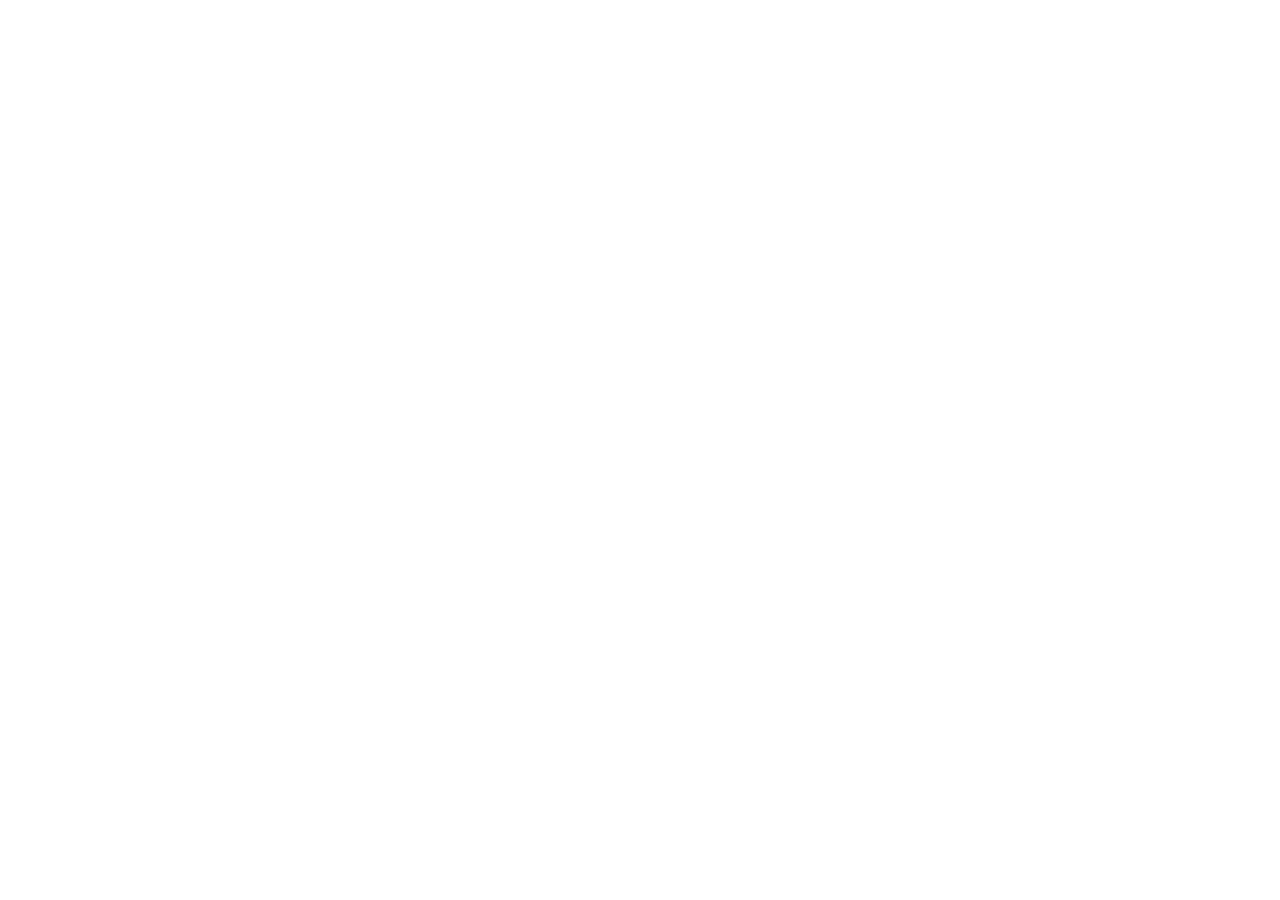
==== commit 42f1873a: "Pages moved to talosdigitaltech.com: every page redirects (hash kept; support anchors mapped)" ====
--- a/privacy/index.html
+++ b/privacy/index.html
@@ -3,312 +3,13 @@
 <head>
 <meta charset="utf-8">
 <meta name="viewport" content="width=device-width, initial-scale=1">
-<title>Orna Privacy Policy · Orna</title>
-<meta name="description" content="The Orna Privacy Policy: what Orna collects, why, and your choices.">
-<meta name="theme-color" content="#13161f" media="(prefers-color-scheme: dark)">
-<meta name="theme-color" content="#F4F5F7" media="(prefers-color-scheme: light)">
-<link rel="icon" href="/favicon.ico" sizes="any">
-<link rel="icon" type="image/png" sizes="32x32" href="/favicon-32x32.png">
-<link rel="apple-touch-icon" href="/apple-touch-icon.png">
-<link rel="stylesheet" href="/styles.css">
+<title>The Orna Privacy Policy has moved</title>
+<link rel="canonical" href="https://talosdigitaltech.com/orna/privacy">
+<script>location.replace("https://talosdigitaltech.com/orna/privacy"+location.hash);</script>
+<meta http-equiv="refresh" content="0; url=https://talosdigitaltech.com/orna/privacy">
+<style>body{margin:0;padding:3rem 1.25rem;font-family:-apple-system,BlinkMacSystemFont,'Segoe UI',Roboto,Arial,sans-serif;background:#13161f;color:#eceef7;text-align:center}a{color:#eceef7}</style>
 </head>
 <body>
-<header class="top">
-  <a class="brand" href="/" aria-label="Orna home">ORNA</a>
-  <nav aria-label="Pages">
-    <a href="/privacy/" aria-current="page">Privacy Policy</a>
-    <a href="/terms/">Terms of Service</a>
-    <a href="/support/">Support</a>
-  </nav>
-</header>
-<main>
-<article class="doc">
-<h1>Orna Privacy Policy</h1>
-<p class="note">This is the same text the Orna app shows.</p>
-<details class="contents">
-<summary>Contents</summary>
-<ol>
-<li><a href="#1-who-we-are">Who we are</a></li>
-<li><a href="#2-who-can-use-orna">Who can use orna</a></li>
-<li><a href="#3-what-we-collect">What we collect</a></li>
-<li><a href="#4-photographs-and-likeness">Photographs and likeness</a></li>
-<li><a href="#5-how-we-use-information">How we use information</a></li>
-<li><a href="#6-who-we-share-with">Who we share with</a></li>
-<li><a href="#7-deletion-and-retention">Deletion and retention</a></li>
-<li><a href="#8-your-rights">Your rights</a></li>
-<li><a href="#9-security">Security</a></li>
-<li><a href="#10-cookies">Cookies</a></li>
-<li><a href="#11-state-disclosures">State disclosures</a></li>
-<li><a href="#12-changes">Changes</a></li>
-<li><a href="#13-contact">Contact</a></li>
-</ol>
-</details>
-<p><strong>Effective Date:</strong> September 20, 2026
-<strong>Version:</strong> 1.2
-<strong>Last Updated:</strong> November 4, 2026</p>
-<hr/>
-<h2 id="summary">SUMMARY</h2>
-<p>This is a plain-language summary. The full policy below controls.</p>
-<ul>
-<li>Orna is operated by <strong>Talos Digital Technologies LLC</strong>, a Florida company.</li>
-<li>You must be <strong>18 or older</strong>. Before an account is created we ask for your birth month and year; if you are under 18, we don&#x27;t create an account and don&#x27;t keep what you entered. Orna is available in the <strong>United States only, excluding Illinois</strong>.</li>
-<li>You upload <strong>photographs of yourself and your clothing</strong>. We store them and use them as visual reference inputs to an AI model that generates outfit images for you.</li>
-<li><strong>We do not perform facial recognition.</strong> We do not create face scans, face geometry maps, or biometric templates, and we do not use your photos to identify you.</li>
-<li><strong>We do not sell your personal information</strong> and <strong>we do not use your content to train AI models.</strong></li>
-<li><strong>When you delete an image or your account, we delete the stored file too</strong>, not just the record. Section 7 explains what is deleted and the few records we keep. Section 4.9 explains how long we keep likeness photos.</li>
-<li>Shopping links are affiliate links: Orna may earn a commission from purchases through them. As an Amazon Associate, Orna earns from qualifying purchases.</li>
-<li>Orna Premium is a subscription sold through Apple or Google; we never see your card details. When the app shows ads, they come from Google AdMob: free users may see them, and Premium users only if they choose to watch ads for extra generations; with your permission (and, where required, your consent) they can be personalized.</li>
-<li>Once the community feed is available, anything you post to it is <strong>public</strong>.</li>
-</ul>
-<hr/>
-<h2 id="1-who-we-are">1. WHO WE ARE</h2>
-<p>Orna is operated by <strong>Talos Digital Technologies LLC</strong>, a Florida limited liability company (&quot;<strong>Talos</strong>,&quot; &quot;<strong>Orna</strong>,&quot; &quot;<strong>we</strong>,&quot; &quot;<strong>us</strong>,&quot; &quot;<strong>our</strong>&quot;).</p>
-<p><strong>Talos Digital Technologies LLC</strong>
-7901 4th St N, Ste 300
-St. Petersburg, FL 33702
-United States</p>
-<p><strong>Email:</strong> admin@talosdigitaltech.com</p>
-<p>This policy covers the Orna applications and website (the &quot;<strong>Service</strong>&quot;) and forms part of our Terms of Service, which are available in the app.</p>
-<hr/>
-<h2 id="2-who-can-use-orna">2. WHO CAN USE ORNA</h2>
-<p><strong>You must be at least 18 years old.</strong> We do not knowingly collect personal information from anyone under 18.</p>
-<p><strong>Age check.</strong> Before an account is created, by email or through Google or Apple, we ask for your birth month and year. If you are under 18, we do not create an account and we do not keep the birth month and year you entered. If an account was already created through Google or Apple when you enter an age under 18, we delete that account and everything in it right away. If we learn a user is under 18, we will terminate the account and delete their records. Parents or guardians who believe a person under 18 has given us information should contact admin@talosdigitaltech.com.</p>
-<p><strong>Location check at sign-up.</strong> When you create an account, we check the approximate U.S. state your internet connection comes from, using your IP address. If it is Illinois, we don&#x27;t create the account. We don&#x27;t store your IP address or the result.</p>
-<p>The Service is offered only in the <strong>United States, excluding Illinois</strong>. It is not offered in the European Economic Area, the United Kingdom, or Switzerland, and this policy is not intended to satisfy the GDPR or UK GDPR.</p>
-<hr/>
-<h2 id="3-what-we-collect">3. WHAT WE COLLECT</h2>
-<p><strong>Account information.</strong> Email address, name, and the identity provider you sign in with (Google or Apple). Passwords, where used, are stored only as a cryptographic hash by our platform provider.</p>
-<p><strong>Sign in with Apple.</strong> If you sign in with Apple, we store a token that Apple issues for your account. We use it only to tell Apple to disconnect Orna from your Apple ID when you delete your account, and we delete it at that time. It is never shared or used for anything else.</p>
-<p><strong>Birth month and year.</strong> Asked before your account is created. We use it only to confirm you are 18 or older and to work out your age for styling. It cannot be changed in the app afterwards.</p>
-<p><strong>Profile and styling information.</strong> Gender, age, skin tone, body size, body measurements (optional), style preferences, bio, avatar, and display preferences. If you take the optional style quiz, we save your answers (styles and colors you like or avoid, fit, your typical week, budget tier and favorite stores). If you take the color season quiz, we save only the resulting season, not your answers to its questions. The chest, waist, hips, inseam and shoe size you save in your Size book are visible only to you and are never sent to our AI provider.</p>
-<p><strong>Model features (optional).</strong> If you choose features for your generated model (for example East Asian or Black / African), we use them only to describe your model&#x27;s face and hair when we create an outfit image without your likeness. Because this choice can reveal racial or ethnic origin, it is optional, off unless you choose it, and never used for anything else: not for ads, recommendations or taste learning. Choosing &quot;Let Orna decide&quot; deletes it right away, and it is deleted with your account.</p>
-<p><strong>What Orna learns about your taste.</strong> To make suggestions fit you, we save your thumbs up and down (with the reason, if you give one), outfits you ask not to see again, which stores you tap, and which outfit-generator settings you pick. With your favorites and what you log as worn, these decide the order of outfits, pieces and stores you are shown. They are not sent to our AI provider and are not used for advertising. You can see and reset them anytime on the Your Style page. Discover&#x27;s For you order uses your style quiz answers, the styles you generate and the looks you save. It is worked out in our database and uses no AI.</p>
-<p><strong>Premium styling features.</strong> If you have Orna Premium, Style DNA, Ideas from my closet and the &quot;why it works&quot; line on Today&#x27;s pick send our AI provider a short text summary (Section 4.3). For Style DNA: how many pieces your closet has by category, color and brand, your most-worn pieces, how many days you logged an outfit, the names of your favorite outfits, your style quiz answers and your color season. For closet ideas and &quot;why it works&quot;: a description of each piece involved (type, category, color, fit and material). No photos, and never your model features, skin tone, age or the taste data above. We save your Style DNA and each &quot;why it works&quot; line to your account; they are deleted with your account.</p>
-<p><strong>Stylist chats.</strong> When you message the Stylist, we save the chat to your account (your messages, the Stylist&#x27;s replies and the outfits it suggests) so you can come back to it. To answer, we send our AI provider your message, your last few messages in that chat, and a short text summary: today&#x27;s date and weather (if you turned weather on), your closet pieces with their type, color and status, what you wore in the last few days, your plans for the next week, trips in the next 30 days, and your Style DNA if you have one. No photos, and never your model features, skin tone, age or the taste data above. A photo you add to a chat is a fit check and is handled as described in Sections 4.6 and 4.7. A deleted chat stays in Recently Deleted for 30 days and is then deleted for good (right away if you choose Delete forever, and with your account). Your chats are included in your data export. With Orna Premium, the Stylist powers (Plan my week, Will it go with my closet?, What to buy next, Trip planner and Dress code decoder) use the same summary. The Trip planner also uses that trip&#x27;s destination, dates, activities and luggage, and the destination&#x27;s forecast when the trip is within the 7-day forecast. For Will it go with my closet?, you can paste a product link: Orna reads that page once to get the product&#x27;s name and picture, the same way as for wishlist links, and the link itself is not saved. The picture, or a photo you take of the piece, is saved in your private folder like a Stylist photo, screened first like every Stylist photo, sent to our AI provider with the product&#x27;s name, and deleted right after use when your privacy setting is on (Section 4.7).</p>
-<p><strong>Stylist memory (Premium).</strong> If you have Orna Premium, the Stylist remembers likes, dislikes and rules you state in a chat (for example &quot;never suggest skinny jeans&quot;), up to 30 of them, and uses them in later chats. It never keeps anything about your body, health, ethnicity, race, religion or skin, and never your model features. You can see and delete each one in Settings &gt; Stylist memory. They are sent to our AI provider with your Stylist messages, deleted with your account and included in your data export.</p>
-<p><strong>Photographs you upload.</strong></p>
-<ul>
-<li>Likeness photographs (a face photo and a body photo)</li>
-<li>Clothing photographs for your digital closet (up to three per piece: the front, the back and a detail)</li>
-<li>Photographs submitted for AI styling analysis</li>
-<li>Photographs used for virtual try-on</li>
-</ul>
-<p><strong>Background removal (Android, optional).</strong> If you turn on Remove backgrounds, your closet photo is processed on your phone by Google&#x27;s ML Kit, which Google Play services downloads to your phone. The photo is not sent to us or to Google for this step. ML Kit sends Google its own diagnostic data under Google&#x27;s terms: device and app information, a device identifier and per-installation identifiers, and performance and error data.</p>
-<p><strong>Information our AI generates from your photos.</strong> Short <strong>text</strong> descriptions of your face and build, plus a skin tone label and color value. For likeness photos, also a short list of the clothing you are wearing in them (for example, &quot;black crew-neck t-shirt&quot;). Clothing attributes such as item type, colors, fit, and style category. Generated outfit images and styling analyses.</p>
-<p><strong>Content you create.</strong> Saved outfits, community feed posts, captions, likes, comments, shopping list items, wishlist items (including the links and pictures you add), the stores you star and basics you hide, capsules, trips you plan (destination, dates, activities, packing list and the cover picture you choose, including your own photo), challenges you join (and purchases you mark as gifts or replacements), the layout of your Home screen, collage pictures you arrange from your closet photos, the status and notes you give your pieces, such as a repair note, when you last washed a piece and the cost-per-wear goals you set, the Discover looks you save, your shared wishlist link (whether it is on and the name you show) and your votes in What&#x27;s next, support messages, and reports you submit about other users.</p>
-<p><strong>Reports about AI results.</strong> If you use &quot;Report this image&quot; or &quot;Report this result&quot;, we save the reason you choose, any note you add (up to 500 characters), the kind of result (outfit, Try-On or Stylist) and a short description of it, such as the style or outfit name, or for the Stylist the occasion and a short summary. We never save your prompt or a photo of you with a report. A reported image is removed from your saved looks right away.</p>
-<p><strong>Items you import from stores.</strong> If you use Import from stores, Orna opens the store&#x27;s own website inside the app and you sign in there. Orna never sees, stores or fills in your store password. On the store&#x27;s order-history page only, Orna reads the order list you are looking at (item name, picture, price, order date, and size or color when shown) and shows it to you on your phone. <strong>Only the items you choose to add are saved to your Orna account</strong>, as closet items. The rest of the list is discarded when you close the import and is never sent to us. To keep the feature working we record that a page was read (which store, whether items were found, and whether you use iPhone or Android). This record has no account identifier and no order details.</p>
-<p><strong>A copy on your phone.</strong> So you can look at your closet, outfits, calendar, trips and wishlist without a connection, the app keeps a copy of them, small copies of their pictures and your profile on your phone. Changes you make offline to a piece or a wishlist item, and outfits you log as worn, are kept on your phone until you are back online and then sent to our servers. AI features need a connection. The copy never leaves your phone except for those changes, and it is deleted when you sign out or delete your account. If you add the Orna widget to your Android home screen, the app also keeps today&#x27;s outfit name, a small copy of its picture and the weather on your phone for the widget. Anyone who can see your home screen can see them. They are deleted when you sign out or delete your account, and you can remove the widget at any time.</p>
-<p><strong>Shared wishlist link (optional).</strong> If you turn on Share link in your wishlist, anyone with the link can see a web page with your wishlist: each item&#x27;s name, picture, price, store and the link you saved, and the name you chose to show. Your notes, priorities and anything else about your account are not shown. We ask search engines not to list the page. You can turn the link off, which hides the page right away, or reset it so the old link stops working. Pictures on the page are shown through links that expire after an hour.</p>
-<p><strong>Reminders (optional).</strong> The morning outfit reminder and the other reminders are off until you turn them on, and the app asks for permission to send notifications only then. They are scheduled on your phone: their text, such as the name of today&#x27;s outfit and the forecast, is made on your phone and is not sent through any push service.</p>
-<p><strong>What&#x27;s next.</strong> If you vote for ideas in What&#x27;s next (Premium), we save which ideas you voted for. Other people see only the total number of votes for each idea.</p>
-<p><strong>Usage and consent records.</strong> Generation and credit counts, daily, weekly and monthly counts of AI features used, records of AI requests (which feature was used and its estimated cost), onboarding and tutorial progress, in-app disclaimer acknowledgments, and the date and version of the Terms and of the likeness consent you accepted. While an image is being created, a record of the request (which feature, whether it finished, and its result: the outfit&#x27;s details and a link to the image), so a look that finishes after you leave the app still reaches you. It is deleted 7 days after the image is finished. We also record how many times a day you ask for another Today&#x27;s pick, which Premium themes you have tried (and when), the seasonal themes you have unlocked, and whether a returning-subscriber offer was opened for you and used. If your account is reported, we also store moderation flags and administrative notes.</p>
-<p><strong>Payment information.</strong> Subscriptions are bought through Apple or Google, which process the payment. We never receive your card, bank or billing details. We receive your subscription status (product, active or not, purchase and renewal dates) and, for each purchase or renewal, its price, from RevenueCat, linked to your account.</p>
-<p><strong>Advertising.</strong> Some versions of the Orna app show ads from Google AdMob. When the app shows ads, the Google Mobile Ads software in the app collects your IP address (for approximate location), a device or advertising identifier, the ads you see and how you interact with them, and performance and crash data, to show and measure ads and prevent fraud. On iPhone, ads are personalized only if you allow tracking in Apple&#x27;s prompt; in the EU and UK only with your consent. You can change this anytime in your device settings. Premium users see no forced ads. A version of the app that shows no ads does not start the Google Mobile Ads software and collects none of this.</p>
-<p><strong>One welcome allowance per device.</strong> The 5 welcome credits are given once per device. On iPhone we use Apple&#x27;s DeviceCheck service for this: Apple lets us store two yes/no values for your device, and we use one of them to note that this device has already received its welcome credits. We never receive a device identifier, and we store only whether your account passed this check. The value stays with Apple when you delete the app or your Orna account, so a new account on the same iPhone does not receive new welcome credits. On Android we use Google Play Integrity for this. Google keeps three yes/no values for each phone for our developer account, and we use one of them to note that this phone has already received its welcome credits. The app asks Google Play for a one-time token, which includes a scrambled code made from your account that Google cannot turn back into it; our server sends the token to Google to read and set that value. We store only whether your account passed this check. Google keeps the value for up to 3 years after it was last read or written. If Google can&#x27;t check your phone (for example, it has no Google Play), your account gets its welcome credits as before.</p>
-<p><strong>Weather and location (optional).</strong> Weather is off unless you turn it on. You can enter a ZIP code or tap &quot;Use my location&quot;. If you use your location, Orna asks your phone for your approximate position once, at that moment, and rounds it to about a mile before it leaves your phone. Your ZIP code or that rounded point is saved on your phone only, not in your Orna account, and is removed when you turn weather off or sign out. We keep no location history. To get a forecast, the rounded point is sent to our server, which asks the U.S. National Weather Service. Our server keeps recent forecasts by area, not by person.</p>
-<p><strong>What we do not collect.</strong> The Orna app does not collect your precise location, does not follow your location in the background, and contains no analytics or attribution software of its own. Our hosting platform may log standard technical information such as IP addresses and error logs in the ordinary course of running the servers.</p>
-<p><strong>Device biometric unlock.</strong> If you use Face ID, Touch ID, or a fingerprint to open the app, that is handled entirely by your device. <strong>Your fingerprint or face data never leaves your device and is never sent to us.</strong> We store only a setting indicating the feature is on.</p>
-<hr/>
-<h2 id="4-photographs-and-likeness">4. PHOTOGRAPHS AND LIKENESS</h2>
-<p>This is the most important section. Please read it, along with Section 7.</p>
-<h3>4.1 What happens to a photo you upload</h3>
-<ol>
-<li>The image is uploaded to our platform provider&#x27;s file storage and linked to your account.</li>
-<li>Automated safety screening examines it before it can be used (see Section 4.6).</li>
-<li>An AI model examines it and returns short <strong>text</strong> descriptions (face, build, skin tone), written in words only and never as measurements or coordinates. For likeness photos, it also lists the clothing visible in the photo.</li>
-<li>When you generate an image, your stored photo is passed to an AI image model as a <strong>visual reference</strong>, together with a text prompt.</li>
-<li>The model returns a new synthetic image, which is saved if you save it.</li>
-</ol>
-<p>Your likeness photos are stored and reused so you don&#x27;t have to upload them each time. The text descriptions and clothing list are stored with your likeness and included in the prompt when you generate an image. The clothing list is used only to tell the image model not to copy the outfit you wore in your photo.</p>
-<h3>4.2 What we do not do</h3>
-<ul>
-<li><strong>We do not perform facial recognition.</strong> We do not use your photo to identify you or match you against any database.</li>
-<li><strong>We do not create or store face geometry scans, facial recognition templates, faceprints, facial embeddings, facial landmark coordinates, iris or retina scans, voiceprints, fingerprints, or hand geometry scans.</strong></li>
-<li><strong>We do not create or store body measurement vectors, body models, or segmentation masks.</strong></li>
-<li><strong>We do not sell, lease, trade, or profit from your photographs or anything derived from them.</strong></li>
-<li><strong>We do not use your photographs or content to train, fine-tune, or improve any AI model.</strong></li>
-</ul>
-<p>The only things we derive from your photo are the short text descriptions and the clothing list described above.</p>
-<h3>4.3 Third-party AI processing</h3>
-<p>Safety screening, photo analysis, styling analysis, and image generation are performed by <strong>Google, through the Gemini API</strong> (see Section 6). We send Google&#x27;s models the prompt we build, the images the feature needs (for example your likeness photos, closet photos, or a photo you submitted), and — for outfit generation and the stylist feature — a short text summary of your profile that may include gender, age, skin tone, body size, the model features you choose, if any, and a summary of your closet. For Premium styling features we also send the summary described in Section 3 (&quot;Premium styling features&quot;). <strong>We do not send your name, email, account identifier, IP address, or any device identifier to those models.</strong></p>
-<p>We use Google&#x27;s paid Gemini API service. Under Google&#x27;s terms for that service, Google does not use your prompts, images, or generated results to improve its products or train its models; it keeps them for a limited period only to detect and prevent abuse and for legally required disclosures. We do not authorize our platform provider or any model provider to use your content for model training.</p>
-<h3>4.4 Your consent</h3>
-<p>Before you first upload a photograph of a person, we show you a separate notice explaining what happens to that image and ask for your consent. <strong>That consent is separate from accepting our Terms.</strong> Before you set up your likeness, we ask for your <strong>explicit written consent</strong> to collect, store and use your face and body photos to generate outfit images for you, including sending them to our AI provider (Section 4.3), and for you to confirm the photos are of you and that you are 18 or older. You give it by ticking the confirmation box and tapping &quot;I Agree&quot;. We record the date and version of the consent you gave, and we retain that record so we can demonstrate it was given.</p>
-<p>You may withdraw consent at any time by deleting your likeness images in the app, which removes them from your account, deletes the stored photo files and the text descriptions and clothing list derived from them, and stops any future use of them in generation.</p>
-<h3>4.5 Photographs of other people</h3>
-<p>You may upload a photograph of another adult <strong>only with their permission</strong>. <strong>You may never upload a photograph of anyone under 18.</strong></p>
-<p>If you believe your image was uploaded without your permission, contact admin@talosdigitaltech.com and we will investigate and remove it from the Service.</p>
-<p>Where we become aware of apparent child sexual abuse material, we will report it to the National Center for Missing and Exploited Children as required by 18 U.S.C. § 2258A and preserve the associated records as the law requires.</p>
-<h3>4.6 Automated safety screening</h3>
-<p>Photographs of people are automatically screened before they can be used. Screening includes checks for apparent minors, explicit or suggestive content, and photographs containing more than one person. <strong>Screening fails closed</strong> — if the system is uncertain, the image is blocked rather than allowed. Blocked images are rejected and not used for generation. Photos you submit to the Stylist, including a Premium fit check, are checked for apparent minors and explicit or suggestive content before they are analyzed; a photo that does not pass is deleted right away and not analyzed.</p>
-<h3>4.7 Privacy setting for Stylist and Try-On photos</h3>
-<p>Orna offers a privacy setting, on by default, for photographs you submit to the Stylist and to Try-On. When it is on, <strong>the photo file is deleted right after it has been analyzed or used to create your try-on image</strong>, it is not attached to saved looks, and it cannot be shared to the community feed. A photo that is also used elsewhere in your account, such as your likeness or a closet item, is not deleted by this setting.</p>
-<p>A person photo you add for Try-On is checked before it is used. If it does not pass, the photo is deleted right away, whatever this setting is.</p>
-<p>When the setting is off, Stylist photos can be attached to your saved looks, and these photos are kept until you delete the saved look they are attached to or your account (see Section 7).</p>
-<h3>4.8 Illinois</h3>
-<p>The Service is not offered in Illinois. Regardless, we do not collect, capture, purchase, receive through trade, or otherwise obtain biometric identifiers or biometric information as defined by the Illinois Biometric Information Privacy Act, 740 ILCS 14/1 et seq., for the reasons set out in Section 4.2, and we do not sell or profit from any such information. We check the approximate state at sign-up and don&#x27;t create accounts from Illinois.</p>
-<h3>4.9 Likeness photos and face data: retention and destruction</h3>
-<p><strong>What we keep.</strong> Your likeness photos (one face photo and one full-body photo); the short text descriptions, skin tone label and color value, and clothing list derived from them; and the record of your likeness consent (date and version). We never create or keep face geometry, faceprints, facial templates, or facial embeddings (Section 4.2).</p>
-<p><strong>Why.</strong> Only to generate outfit images for you when you ask for them.</p>
-<p><strong>How long, and how we destroy it.</strong></p>
-<ul>
-<li>A photo that is blocked by safety screening, or that can&#x27;t be used, is <strong>deleted immediately</strong> and never becomes part of your likeness.</li>
-<li>When you replace a likeness photo, the old photo file and the descriptions derived from it are <strong>deleted right away</strong>.</li>
-<li>Your likeness is kept <strong>only while it is set up and your account is open</strong>. When you delete your likeness, or your account, we <strong>permanently delete</strong> the photo files and everything derived from them right away.</li>
-<li>If you do not use Orna for 3 years (no sign-in and no use of the app while signed in), we automatically delete your likeness photos and everything derived from them.</li>
-<li>Copies that our AI provider keeps to detect abuse are kept only for the limited period described in Section 4.3. Database backups are rotated out as described in Section 7.3.</li>
-</ul>
-<p><strong>What remains.</strong> Only your likeness consent record (date and version), kept as described in Section 7.5. Outfit images you generated and saved are your content and stay until you delete them.</p>
-<hr/>
-<h2 id="5-how-we-use-information">5. HOW WE USE INFORMATION</h2>
-<p>To provide the Service and generate the images and analyses you request; to personalize output; to enforce free-tier generation limits; to run safety screening and moderation; to send account, security, and service messages; to respond to support requests; to investigate reports and enforce our Terms; to comply with law; and to diagnose problems and improve the Service.</p>
-<p>We do not sell your information. When the app shows ads, they come from Google AdMob (Section 6), shown to free users and to Premium users only when they choose to watch them; we never give Google your name, email, photos or profile, and we never use your photos or content for advertising.</p>
-<hr/>
-<h2 id="6-who-we-share-with">6. WHO WE SHARE WITH</h2>
-<ul>
-<li><strong>Supabase</strong> — our application platform
-<ul>
-<li>What they receive: All data stored by the Service, including your account, profile, photographs, generated images, and prompts</li>
-<li>Why: Hosts the database, sign-in, file storage, and server functions</li>
-</ul>
-</li>
-<li><strong>Google (Gemini API)</strong> — our AI provider
-<ul>
-<li>What they receive: The prompts we build, the images the feature you use needs (such as likeness, closet, Stylist, and Try-On photos), and a short text summary of your style profile (gender, age, skin tone, body size, and the model features you choose, if any) and closet; for Premium styling features, a summary of what you wear and your style quiz answers (Section 3); for the Stylist chat, your messages and the summary described in Section 3 (&quot;Stylist chats&quot;), your Stylist memory if you have Premium, and the photo or product name you check with Will it go with my closet?. Never your name, email, account identifier, IP address, or device identifiers</li>
-<li>Why: Safety screening, photo analysis, styling analysis, and image generation</li>
-<li>Google does not use this content to train or improve its models, and keeps it only for a limited period to detect abuse (see Section 4.3)</li>
-</ul>
-</li>
-<li><strong>Our email delivery provider</strong>
-<ul>
-<li>What they receive: Your email address and the content of account emails (such as verification and password-reset codes)</li>
-<li>Why: Delivers account emails</li>
-</ul>
-</li>
-<li><strong>Your sign-in provider</strong> — Google or Apple, if you use one
-<ul>
-<li>What they receive: The authentication request; they return your email and basic profile to us</li>
-<li>Why: Signs you in</li>
-</ul>
-</li>
-<li><strong>Google AdMob</strong> — advertising, only when the app shows ads (free users, and Premium users who choose to watch ads)
-<ul>
-<li>What they receive: Through the Google Mobile Ads software in the app: your IP address (for approximate location), a device or advertising identifier, the ads you see and how you interact with them, and performance and crash data. Never your name, email, photos, or profile</li>
-<li>Why: Shows and measures ads and prevents ad fraud</li>
-</ul>
-</li>
-<li><strong>RevenueCat</strong> — subscription management
-<ul>
-<li>What they receive: Your subscription status from Apple or Google (product, active or not, purchase and renewal dates) and your account identifier</li>
-<li>Why: Tells us whether your Orna Premium subscription is active</li>
-</ul>
-</li>
-<li><strong>Apple and Google</strong> — payments
-<ul>
-<li>What they receive: Your purchase, made in your App Store or Google Play account</li>
-<li>Why: Process subscription payments</li>
-</ul>
-</li>
-<li><strong>Apple (DeviceCheck)</strong> — one welcome allowance per device (iPhone)
-<ul>
-<li>What they receive: A one-time token generated by your iPhone, and whether the device has received its welcome credits. Never your name, email, account identifier, or photos</li>
-<li>Why: Gives the welcome credits only once per device</li>
-</ul>
-</li>
-<li><strong>Google (Play Integrity)</strong> — one welcome allowance per device (Android)
-<ul>
-<li>What they receive: A one-time token generated by Google Play on your phone, with a scrambled code made from your account, and whether the device has received its welcome credits. Never your name, email or photos</li>
-<li>Why: Gives the welcome credits only once per device</li>
-</ul>
-</li>
-<li><strong>National Weather Service (U.S. government)</strong> — forecasts, only if you turn weather on
-<ul>
-<li>What they receive: A location rounded to about a mile, sent by our server, with nothing that identifies you</li>
-<li>Why: To provide the forecast</li>
-</ul>
-</li>
-<li><strong>MaxMind</strong> — location check at sign-up
-<ul>
-<li>What they receive: Your IP address, once, when you create an account</li>
-<li>Why: To tell which U.S. state a sign-up comes from</li>
-<li>This product includes GeoLite Data created by MaxMind, available from https://www.maxmind.com.</li>
-</ul>
-</li>
-</ul>
-<p><strong>Other users.</strong> Anything you post to the community feed — the image, style name, caption, your username, and your avatar — is <strong>visible to everyone</strong> using the Service.</p>
-<p><strong>Shopping links.</strong> When you tap a shopping link your browser goes to the retailer&#x27;s site. <strong>We do not send your name, email, account identifier, photographs, or profile information to any store.</strong> The link carries only the search term and our affiliate tag. Orna may earn a commission from purchases through these links. As an Amazon Associate, Orna earns from qualifying purchases. When you paste a product link into your wishlist, our server opens that page to read its title, picture and price. While the app is open, our server may open that page again, at most once a day, to see whether the price has dropped. The store sees our server&#x27;s address, not yours, and we send it nothing about you.</p>
-<p><strong>Stores you import from.</strong> When you use Import from stores, your phone connects directly to the store&#x27;s website and picture servers, as in any browser, so the store sees your sign-in and your IP address. We send the store nothing about you or your Orna account. We are not affiliated with these stores; your use of their websites is under their terms.</p>
-<p><strong>Legal and safety.</strong> We may disclose information where necessary to comply with law or legal process, enforce our Terms, or protect the rights or safety of Orna, our users, or the public.</p>
-<p><strong>Business transfers.</strong> If we are involved in a merger, acquisition, or sale of assets, information may transfer as part of that transaction. We will notify you.</p>
-<hr/>
-<h2 id="7-deletion-and-retention">7. DELETION AND RETENTION</h2>
-<h3>7.1 What deleting does</h3>
-<p>When you delete a closet item, a saved look or a Stylist chat, it moves to Recently Deleted for 30 days so you can restore it; after that, or right away if you choose Delete forever, we delete the database record <strong>and its stored image file</strong>. When you delete an image, a post, your likeness, or your entire account, we delete the database records <strong>and the stored image files</strong> right away. Calendar plans, events, and wear history are deleted right away when you delete them, and all of it is deleted when you delete your account. The content disappears from Orna, can no longer be retrieved through the app, stops being used for any generation, and is no longer associated with your account. When you report an AI image, it is removed from your looks right away. We keep the image file only so our team can review the report, and we delete it when the review is closed, or with your account if you delete your account first.</p>
-<p>If the same image is used by more than one of your items (for example, a saved look and a post), the file is kept until the last item using it is deleted.</p>
-<h3>7.2 How stored images are protected</h3>
-<ul>
-<li><strong>Photographs of people, likeness photographs, closet photos, outfit photos, and generated images</strong> are held in private, access-controlled storage. Each can only be viewed through a signed link that expires.</li>
-<li><strong>Profile pictures</strong> are stored at an unlisted public address so they can be displayed. They are deleted when you delete your account.</li>
-</ul>
-<h3>7.3 Backups</h3>
-<p>Our platform provider keeps backups of the database for disaster recovery. Deleted information can remain in those backups until they are rotated out on the provider&#x27;s schedule. We do not restore deleted personal information from backups except to recover from a system failure.</p>
-<h3>7.4 How to reduce what is stored</h3>
-<p>You can limit what you upload, use the privacy setting for Stylist and Try-On photos described in Section 4.7, and avoid posting to the public feed. You can also decline to create a likeness, and use the Service without one.</p>
-<h3>7.5 What we retain deliberately</h3>
-<ul>
-<li><strong>Consent records</strong> (the date and version of the Terms and likeness consent you accepted) are retained after account deletion so that we can demonstrate consent if a dispute arises.</li>
-<li><strong>Support messages</strong> are kept for 2 years.</li>
-<li><strong>Moderation reports</strong>, including reports you make about AI results, are kept for 3 years and survive account deletion (without your account attached), for safety and legal reasons.</li>
-<li><strong>Moderation flags and administrative notes on your account</strong> are deleted when you delete your account, and otherwise 3 years after they were last changed.</li>
-<li><strong>Subscription records</strong> (the kind of event, product, dates and price we receive from RevenueCat) are kept for our accounts and tax records, also after account deletion (without your account attached).</li>
-<li><strong>Backups</strong> are described in Section 7.3.</li>
-</ul>
-<h3>7.6 Everything else</h3>
-<p>All other records are kept only while your account is active, and are deleted when you delete the relevant content or your account.</p>
-<hr/>
-<h2 id="8-your-rights">8. YOUR RIGHTS</h2>
-<p>You may <strong>access</strong>, <strong>correct</strong>, <strong>export</strong>, and <strong>delete</strong> your information, <strong>withdraw consent</strong> to photo processing, and <strong>opt out</strong> of any marketing email.</p>
-<p><strong>In the app:</strong> update your profile in Settings; delete individual images, closet items, saved looks, and posts; export your data; delete your account under <strong>Settings → Delete Account</strong>.</p>
-<p><strong>By email:</strong> contact admin@talosdigitaltech.com from your account email address.</p>
-<p>We will acknowledge requests within 10 business days and respond within 45 days.</p>
-<p><strong>We will never charge you differently or give you a lesser experience for exercising a privacy right.</strong></p>
-<h3>What deleting your account does</h3>
-<p>It removes your account record and profile information, your likeness photos and their descriptions and clothing lists, your closet items, your saved outfits and generated images, your feed posts, your shopping list, your wishlist and its share link, your capsules and trips, your challenges, your style quiz answers, color season, taste feedback and generator presets, your Size book and body measurements, your Style DNA, your saved Discover looks, your Stylist chats and Stylist memory, your votes in What&#x27;s next, your theme tries, seasonal theme unlocks and returning-subscriber offer, and every image file you uploaded or generated. Deletion is permanent and cannot be undone.</p>
-<p>Consent records, moderation records, and support correspondence are retained as described in Section 7.5.</p>
-<hr/>
-<h2 id="9-security">9. SECURITY</h2>
-<p>We use reasonable administrative, technical, and physical safeguards designed to protect personal information, including access controls, authentication requirements, encrypted transmission over HTTPS, and private access-controlled storage for likeness photographs.</p>
-<p><strong>No method of transmission or storage is completely secure, and we cannot guarantee absolute security.</strong> You are responsible for keeping your credentials confidential.</p>
-<p>If a breach compromises your personal information, we will notify you as expeditiously as practicable and in any event <strong>no later than 30 days</strong> after determining a breach occurred, unless law enforcement directs otherwise.</p>
-<hr/>
-<h2 id="10-cookies">10. COOKIES</h2>
-<p>We use cookies and browser storage only to keep you signed in, remember preferences, and operate the Service. <strong>We use no advertising cookies, tracking pixels, or third-party analytics on the web.</strong> Fonts and app images are bundled with Orna, so opening the app or website sends no requests to Google Fonts or any other outside font or image server. We use no session replay, screen recording, or keystroke logging. When the mobile app shows ads, the Google Mobile Ads software may use device identifiers as described in Section 3. When you use Import from stores, the store&#x27;s website keeps its own cookies in the app&#x27;s browser on your phone so you stay signed in to that store. Orna does not read them. &quot;Sign out of stores on this phone&quot; removes them, and so does signing out of Orna or deleting your account.</p>
-<hr/>
-<h2 id="11-state-disclosures">11. STATE DISCLOSURES</h2>
-<p><strong>California and other states with privacy laws.</strong> We do not sell your personal information for money. When the app shows ads, free users, and Premium users who choose to watch ads, see ads from Google AdMob (Section 3). When those ads are personalized, the information the Google Mobile Ads software collects may count as &quot;sharing&quot; for cross-context behavioral advertising, or as &quot;targeted advertising,&quot; under California and other state privacy laws. <strong>You can opt out at any time:</strong> in the app, open <strong>Privacy</strong> from the menu and tap <strong>Ad privacy choices</strong> (shown where your state&#x27;s law applies and the app shows ads). On iPhone you can also turn off tracking in Settings → Privacy &amp; Security → Tracking. After you opt out you still see ads, but they are not personalized. We honor Global Privacy Control signals where they apply. We do not use or disclose sensitive personal information beyond providing the Service you requested. We use the optional model features only with your consent and only to create the images you ask for. You may exercise the rights in Section 8 and may use an authorized agent, subject to verification.</p>
-<p><strong>Washington.</strong> We do not knowingly collect data to measure or infer your health status, and we do not sell any such data.</p>
-<p><strong>Illinois.</strong> See Section 4.8.</p>
-<p><strong>Nevada.</strong> We do not sell personal information.</p>
-<p><strong>All other states.</strong> We extend the rights in Section 8 to every United States user regardless of state.</p>
-<hr/>
-<h2 id="12-changes">12. CHANGES</h2>
-<p>We may update this policy. For any material change we will notify you by email and in the app <strong>at least 30 days in advance</strong>, and where the change concerns photographs we will ask for your consent again.</p>
-<hr/>
-<h2 id="13-contact">13. CONTACT</h2>
-<p><strong>Talos Digital Technologies LLC</strong>
-7901 4th St N, Ste 300
-St. Petersburg, FL 33702
-United States</p>
-<p><strong>Email:</strong> admin@talosdigitaltech.com — put <strong>Privacy</strong>, <strong>Safety</strong>, or <strong>Support</strong> in the subject line.</p>
-<p>If you are not satisfied with our response to a privacy request, you may contact your state attorney general.</p>
-<hr/>
-<p><em>Orna is a product of Talos Digital Technologies LLC, a Florida limited liability company.</em></p>
-</article>
-</main>
-<footer>
-  <p>&copy; 2026 Talos Digital Technologies LLC. Orna is a product of Talos Digital Technologies LLC.</p>
-  <p><a href="/privacy/">Privacy Policy</a> &middot; <a href="/terms/">Terms of Service</a> &middot; <a href="/support/">Support</a> &middot; <a href="mailto:admin@talosdigitaltech.com">admin@talosdigitaltech.com</a></p>
-</footer>
+<p>This page moved to <a href="https://talosdigitaltech.com/orna/privacy">talosdigitaltech.com/orna/privacy</a>.</p>
 </body>
 </html>
